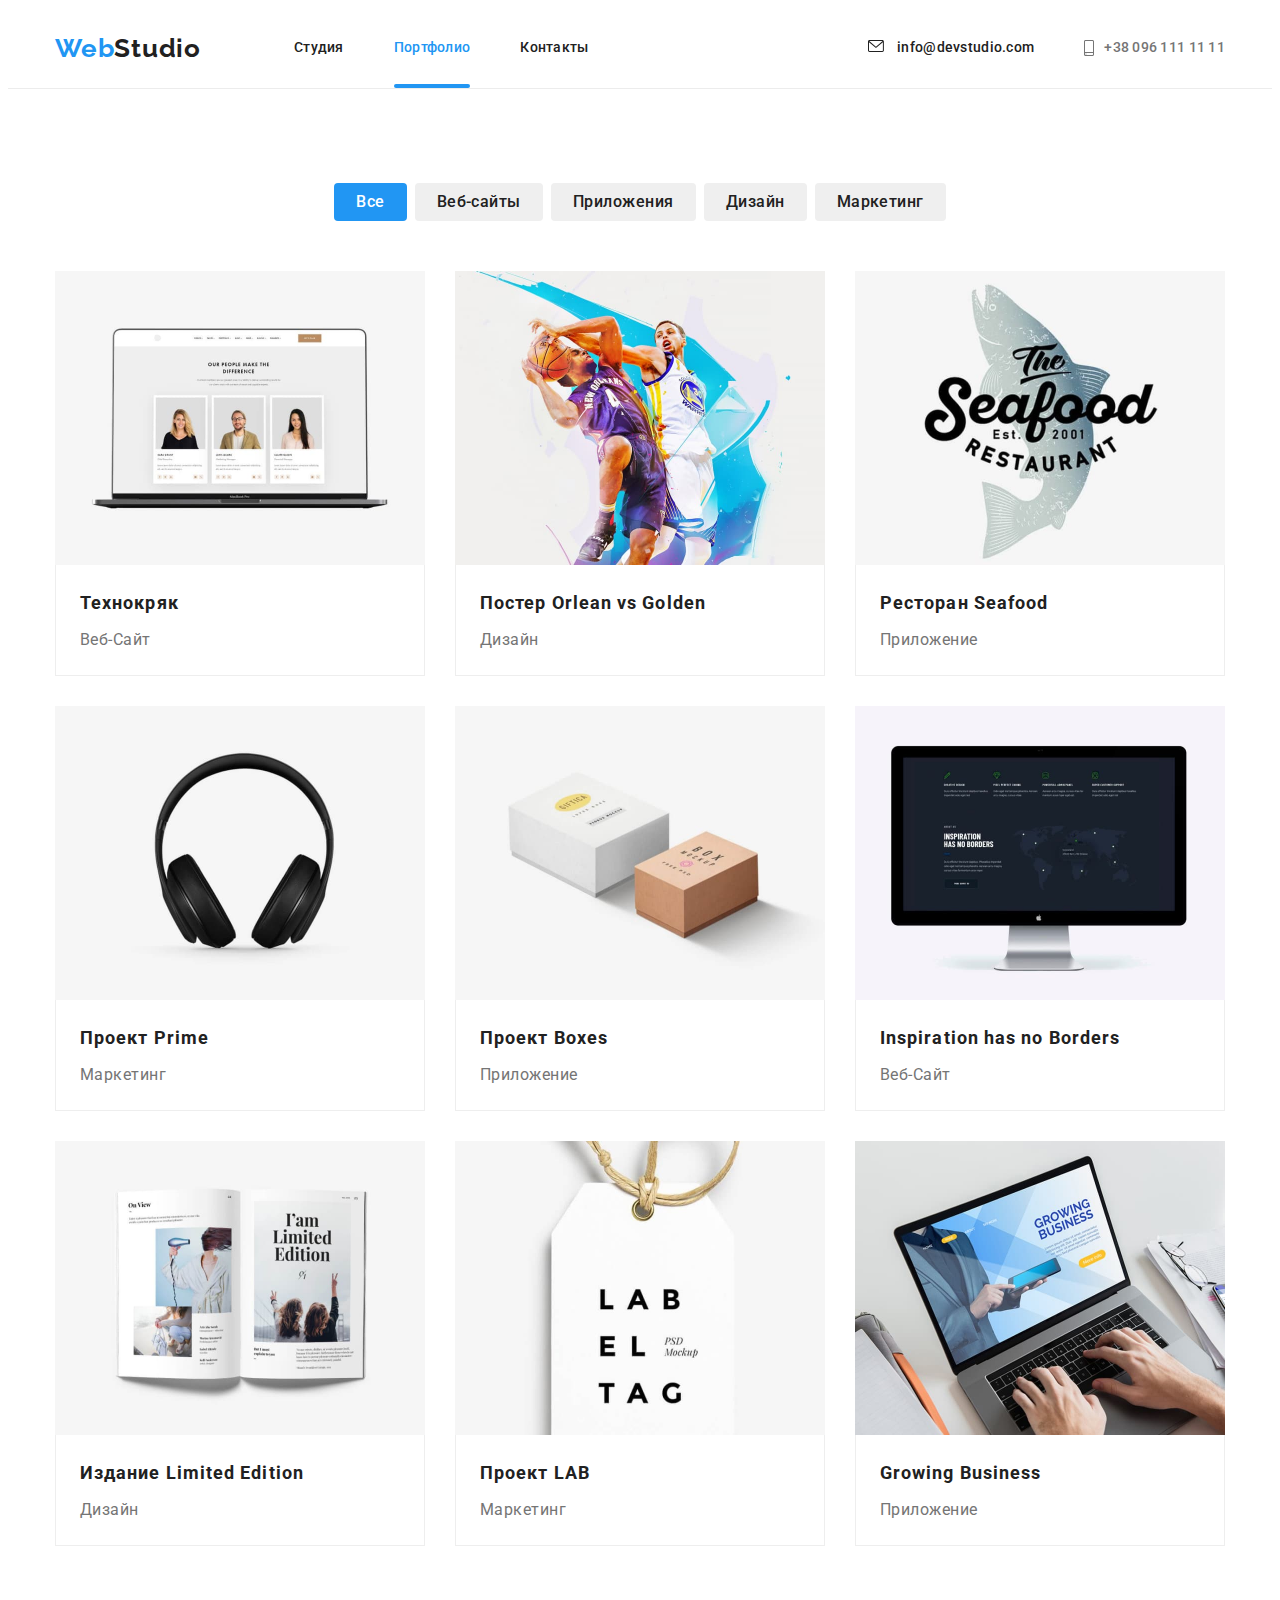
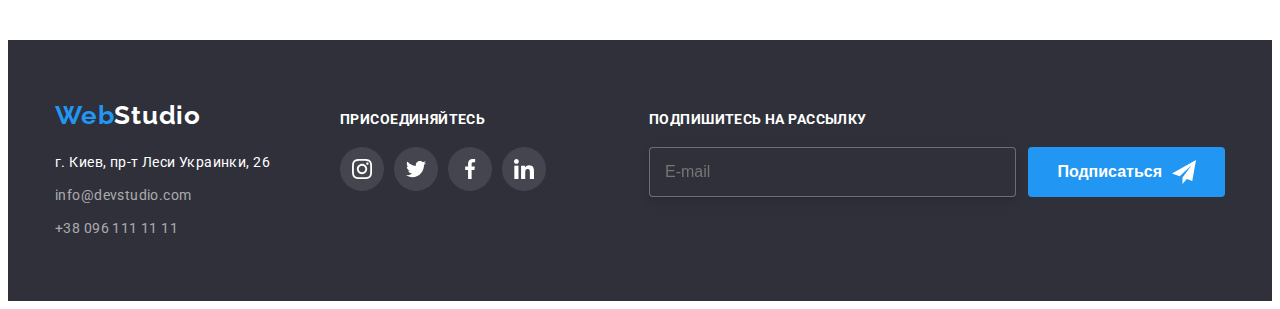
==== portfolio.html @ 1bdc5cc3 "Initial commit" ====
<!DOCTYPE html>
<html lang="ru">
  <head>
    <meta http-equiv="content-type" content="text/html; charset=utf-8" />
    <link rel="preconnect" href="https://fonts.googleapis.com" />
    <link rel="preconnect" href="https://fonts.gstatic.com" crossorigin />
    <link
      href="https://fonts.googleapis.com/css2?family=Raleway:wght@700&family=Roboto:wght@400;500;700;900&display=swap"
      rel="stylesheet"
    />
    <!-- Modern-normalize -->
    <link
      rel="stylesheet"
      href="https://cdnjs.cloudflare.com/ajax/libs/modern-normalize/1.1.0/modern-normalize.min.css"
      integrity="sha512-wpPYUAdjBVSE4KJnH1VR1HeZfpl1ub8YT/NKx4PuQ5NmX2tKuGu6U/JRp5y+Y8XG2tV+wKQpNHVUX03MfMFn9Q=="
      crossorigin="anonymous"
      referrerpolicy="no-referrer"
    />
    <!-- Custom styles -->
    <!-- <link rel="stylesheet" href="./css/styles.css" /> -->
    <link rel="stylesheet" href="./css/main.min.css" />
    <title>Module 07</title>
  </head>
  <body>
<!-- HEADER SECTION -->
<header class="header">
  <div class="container header__container">
    <nav class="site-nav">
      <a href="/" lang="en" class="logo"
        >Web<span class="logo__header">Studio</span></a>
      <ul class="site-nav__list">
        <li class="site-nav__item">
          <a href="./index.html" class="link">Студия</a>
        </li>
        <li class="site-nav__item">
          <a href="./portfolio.html" class="link link_acent">Портфолио</a>
        </li>
        <li class="site-nav__item">
          <a href="/" class="link">Контакты</a></li>
      </ul>
    </nav>
    <ul class="contacts">
      <li class="contacts__item">
        <a href="mailto:info@devstudio.com" class="link hedaer__mail"
          ><svg class="contacts__icon" width="16px" height="12px">
            <use xlink:href="./images/sprite.svg#icon-envelope"></use>
          </svg>
          info@devstudio.com</a
        >
      </li>
      <li class="contacts__item">
        <a href="tel:+380961111111" class="link header__phone"
          ><svg class="contacts__icon" width="10px" height="16px">
            <use xlink:href="./images/sprite.svg#icon-smartphone"></use>
          </svg>
          +38 096 111 11 11</a>
      </li>
    </ul>
  </div>
</header>
<!-- MAIN -->
    <main>
      <!-- PORTFOLIO FILTER -->
      <section class="section">
        <div class="container">
          <h1 class="filter__title">portfolio</h1>
          <ul class="filter__list">
            <li class="filter__item">
              <button type="button" class="filter__button filter__button-acent">Все</button>
            </li>
            <li class="filter__item">
              <button type="button" class="filter__button">Веб-сайты</button>
            </li>
            <li class="filter__item">
              <button type="button" class="filter__button">Приложения</button>
            </li>
            <li class="filter__item">
              <button type="button" class="filter__button">Дизайн</button>
            </li>
            <li class="filter__item">
              <button type="button" class="filter__button">Маркетинг</button>
            </li>
          </ul>
        </div>
        <!-- PORTFOLIO -->
        <div class="container">
          <ul class="portfolio-cards">
            <li class="portfolio-card">
              <a href="/" class="portfolio-card__link">
                <div class="overlay-thumb">
                  <img
                    src="./images/portfolio/image_1.jpg"
                    alt="project-1"
                    width="370"
                  />
                  <p class="overlay-thumb__text">
                    Ресурс предлагает комплексные предложения с разным уровнем
                    функционала и сервисов. Все это позволит посетителю получить
                    исчерпывающие сведения о компании или частном лице.
                  </p>
                </div>
                <div class="card-container">
                  <h2 class="card-container__title">Технокряк</h2>
                  <p class="card-container__text">веб-сайт</p>
                </div>
              </a>
            </li>

            <li class="portfolio-card">
              <a href="/" class="portfolio-card__link">
                <div class="overlay-thumb">
                  <img
                    src="./images/portfolio/image_2.jpg"
                    alt="project-2"
                    width="370"
                  />
                  <p class="overlay-thumb__text">
                    Ресурс предлагает комплексные предложения с разным уровнем
                    функционала и сервисов. Все это позволит посетителю получить
                    исчерпывающие сведения о компании или частном лице.
                  </p>
                </div>
                <div class="card-container">
                  <h2 class="card-container__title">
                    Постер <span lang="en">Orlean vs Golden</span>
                  </h2>
                  <p class="card-container__text">дизайн</p>
                </div>
              </a>
            </li>

            <li class="portfolio-card">
              <a href="/" class="portfolio-card__link">
                <div class="overlay-thumb">
                  <img
                    src="./images/portfolio/image_3.jpg"
                    alt="project-3"
                    width="370"
                  />
                  <p class="overlay-thumb__text">
                    Ресурс предлагает комплексные предложения с разным уровнем
                    функционала и сервисов. Все это позволит посетителю получить
                    исчерпывающие сведения о компании или частном лице.
                  </p>
                </div>
                <div class="card-container">
                  <h2 class="card-container__title">
                    Ресторан <span lang="en">Seafood</span>
                  </h2>
                  <p class="card-container__text">приложение</p>
                </div>
              </a>
            </li>

            <li class="portfolio-card">
              <a href="/" class="portfolio-card__link">
                <div class="overlay-thumb">
                  <img
                    src="./images/portfolio/image_4.jpg"
                    alt="project-4"
                    width="370"
                  />
                  <p class="overlay-thumb__text">
                    Ресурс предлагает комплексные предложения с разным уровнем
                    функционала и сервисов. Все это позволит посетителю получить
                    исчерпывающие сведения о компании или частном лице.
                  </p>
                </div>
                <div class="card-container">
                  <h2 class="card-container__title">
                    Проект <span lang="en">Prime</span>
                  </h2>
                  <p class="card-container__text">маркетинг</p>
                </div>
              </a>
            </li>

            <li class="portfolio-card">
              <a href="/" class="portfolio-card__link">
                <div class="overlay-thumb">
                  <img
                    src="./images/portfolio/image_5.jpg"
                    alt="project-5"
                    width="370"
                  />
                  <p class="overlay-thumb__text">
                    Ресурс предлагает комплексные предложения с разным уровнем
                    функционала и сервисов. Все это позволит посетителю получить
                    исчерпывающие сведения о компании или частном лице.
                  </p>
                </div>
                <div class="card-container">
                  <h2 class="card-container__title">
                    Проект <span lang="en">Boxes</span>
                  </h2>
                  <p class="card-container__text">приложение</p>
                </div>
              </a>
            </li>

            <li class="portfolio-card">
              <a href="/" class="portfolio-card__link">
                <div class="overlay-thumb">
                  <img
                    src="./images/portfolio/image_6.jpg"
                    alt="project-6"
                    width="370"
                  />
                  <p class="overlay-thumb__text">
                    Ресурс предлагает комплексные предложения с разным уровнем
                    функционала и сервисов. Все это позволит посетителю получить
                    исчерпывающие сведения о компании или частном лице.
                  </p>
                </div>
                <div class="card-container">
                  <h2 class="card-container__title" lang="en">
                    Inspiration has no Borders
                  </h2>
                  <p class="card-container__text">веб-сайт</p>
                </div>
              </a>
            </li>

            <li class="portfolio-card">
              <a href="/" class="portfolio-card__link">
                <div class="overlay-thumb">
                  <img
                    src="./images/portfolio/image_7.jpg"
                    alt="project-7"
                    width="370"
                  />
                  <p class="overlay-thumb__text">
                    Ресурс предлагает комплексные предложения с разным уровнем
                    функционала и сервисов. Все это позволит посетителю получить
                    исчерпывающие сведения о компании или частном лице.
                  </p>
                </div>
                <div class="card-container">
                  <h2 class="card-container__title">
                    Издание <span lang="en">Limited Edition</span>
                  </h2>
                  <p class="card-container__text">дизайн</p>
                </div>
              </a>
            </li>

            <li class="portfolio-card">
              <a href="/" class="portfolio-card__link">
                <div class="overlay-thumb">
                  <img
                    src="./images/portfolio/image_8.jpg"
                    alt="project-8"
                    width="370"
                  />
                  <p class="overlay-thumb__text">
                    Ресурс предлагает комплексные предложения с разным уровнем
                    функционала и сервисов. Все это позволит посетителю получить
                    исчерпывающие сведения о компании или частном лице.
                  </p>
                </div>
                <div class="card-container">
                  <h2 class="card-container__title">
                    Проект <span lang="en">LAB</span>
                  </h2>
                  <p class="card-container__text">маркетинг</p>
                </div>
              </a>
            </li>

            <li class="portfolio-card">
              <a href="/" class="portfolio-card__link">
                <div class="overlay-thumb">
                  <img
                    src="./images/portfolio/image_9.jpg"
                    alt="project-9"
                    width="370"
                  />
                  <p class="overlay-thumb__text">
                    Ресурс предлагает комплексные предложения с разным уровнем
                    функционала и сервисов. Все это позволит посетителю получить
                    исчерпывающие сведения о компании или частном лице.
                  </p>
                </div>
                <div class="card-container">
                  <h2 lang="en" class="card-container__title">Growing Business</h2>
                  <p class="card-container__text">приложение</p>
                </div>
              </a>
            </li>
          </ul>
        </div>
      </section>
    </main>

    <!-- FOOTER SECTION -->
    <footer class="footer">
      <div class="container footer__container">
        <div class="footer__contacts">
          <a href="/" lang="en" class="logo logo__footer"
            >Web<span class="logo__footer-acent">Studio</span></a>
          <address class="footer__address">г. Киев, пр-т Леси Украинки, 26</address> 
          <a href="mailto:info@devstudio.com" class="link footer__mail">info@devstudio.com</a>
          <a href="tel:+380961111111" class="link footer__phone">+38 096 111 11 11</a>
        </div>

        <!-- FOOTER SOCIAL -->
        <div class="footer-social">
          <p class="footer-social__title">присоединяйтесь</p>
          <ul class="footer-social__list">
            <li class="footer-social__item">
              <a href="" class="footer-social__link"
                ><svg class="footer-social__icon" width="20px" height="20px">
                  <use href="./images/sprite.svg#icon-instagram"></use>
                </svg>
              </a>
            </li>
            <li class="footer-social__item">
              <a href="" class="footer-social__link"
                ><svg class="footer-social__icon" width="20px" height="20px">
                  <use href="./images/sprite.svg#icon-twitter"></use>
                </svg>
              </a>
            </li>
            <li class="footer-social__item">
              <a href="" class="footer-social__link"
                ><svg class="footer-social__icon" width="20px" height="20px">
                  <use href="./images/sprite.svg#icon-facebook"></use>
                </svg>
              </a>
            </li>
            <li class="footer-social__item">
              <a href="" class="footer-social__link"
                ><svg class="footer-social__icon" width="20px" height="20px">
                  <use href="./images/sprite.svg#icon-linkedin"></use>
                </svg>
              </a>
            </li>
          </ul>
        </div>

        <!-- FOOTER FORM -->
        <form class="footer-form">
          <label class="footer-form__label">
            <span class="footer-form__title">подпишитесь на рассылку</span>
            <input
              class="footer-form__input"
              type="email"
              name="email"
              placeholder="E-mail"
            />
          </label>
          <button type="submit" class="footer-form__button">
            Подписаться
            <svg class="footer-form__icon" width="24px" height="24px">
              <use href="./images/icons.svg#icon-send"></use>
            </svg>
          </button>
        </form>
      </div>
    </footer>
  </body>
</html>
---- css/styles.css ----
/*FIRST PAGE*/
/*HEADER*/



    
/*HERO SECTION*/





/*HERO MODAL WINDOW*/






/*MODAL FORM*/





/*FEATURES SECTION*/





/*OFFERS SECTION*/










/*TEAM SECTION*/


/*TEAM SOCIAL*/


/*CLIENTS SECTION*/


/*FOOTER SECTION*/



/*FOOTER SOCIAL*/


/*FOOTER FORM*/    





/*PORTFOLIO PAGE*/
/*PORTFOLIO FILTER*/




/*PORTFOLIO*/
---- css/main.min.css ----
:root{--primary-text-color: #757575;--primary-title-color: #212121;--icon-color: #AFB1B8;--primary-button-color: #2196F3;--accent-color: #188CE8;--primary-transition-durat: 250ms;--primary-transition-timing-function: cubic-bezier(0.4, 0, 0.2, 1)}.visually-hidden{position:absolute;white-space:nowrap;width:1px;height:1px;overflow:hidden;border:0;padding:0;clip:rect(0 0 0 0);-webkit-clip-path:inset(50%);clip-path:inset(50%);margin:-1px}body{font-family:'Roboto', 'sans-serif';color:var(--primary-text-color)}*,::after,::before{-webkit-box-sizing:border-box;box-sizing:border-box}h1,h2,h3,p{margin:0;padding:0}ul{list-style:none;margin:0;padding:0}img{display:block;max-width:100%;height:auto}.container{width:1200px;padding-left:15px;padding-right:15px;margin:0 auto}.section{padding-top:94px;padding-bottom:94px}.section-title{font-size:36px;line-height:1.17;text-align:center;letter-spacing:0.03em;color:var(--primary-title-color);margin-bottom:50px}.section-title::first-letter{text-transform:capitalize}.logo{text-decoration:none;font-family:'Raleway';font-style:normal;font-weight:700;font-size:26px;line-height:1.19;letter-spacing:0.03em;color:var(--primary-button-color);padding-top:24px;padding-bottom:24px;-webkit-transition-property:color, -webkit-text-decoration-color;transition-property:color, -webkit-text-decoration-color;transition-property:text-decoration-color, color;transition-property:text-decoration-color, color, -webkit-text-decoration-color;-webkit-transition-duration:var(--primary-transition-durat);transition-duration:var(--primary-transition-durat);-webkit-transition-timing-function:var(--primary-transition-timing-function);transition-timing-function:var(--primary-transition-timing-function)}.logo__header{color:var(--primary-title-color)}.logo__text:hover,.logo__text:focus{-webkit-text-decoration-color:var(--accent-color);text-decoration-color:var(--accent-color);color:var(--accent-color)}.logo__footer{display:block;padding:0;margin-bottom:20px}.logo__footer-acent{color:#FFFFFF}.site-nav{display:-webkit-box;display:-ms-flexbox;display:flex;-webkit-box-align:center;-ms-flex-align:center;align-items:center;-webkit-box-pack:center;-ms-flex-pack:center;justify-content:center}.site-nav__list{display:-webkit-box;display:-ms-flexbox;display:flex;margin-left:93px}.site-nav__item{position:relative}.link{text-decoration:none;font-family:'Roboto';font-style:normal;font-weight:500;font-size:14px;line-height:1.14;letter-spacing:0.02em;color:var(--primary-title-color);display:block;-webkit-transition-property:color;transition-property:color;-webkit-transition-duration:var(--primary-transition-durat);transition-duration:var(--primary-transition-durat);-webkit-transition-timing-function:var(--primary-transition-timing-function);transition-timing-function:var(--primary-transition-timing-function);padding-top:32px;padding-bottom:32px}.link:hover,.link:focus{-webkit-text-decoration-color:var(--accent-color);text-decoration-color:var(--accent-color);color:var(--accent-color)}.link_acent{color:var(--primary-button-color)}.link_acent::after{position:absolute;bottom:0;display:block;content:"";width:100%;height:4px;border-radius:2px;background:var(--primary-button-color)}.header__mail,.header__phone{display:-webkit-inline-box;display:-ms-inline-flexbox;display:inline-flex;-webkit-box-align:center;-ms-flex-align:center;align-items:center;color:var(--primary-text-color);text-transform:lowercase}.contacts{display:-webkit-box;display:-ms-flexbox;display:flex;margin-left:auto}.site-nav__item:nth-last-child(-n+2),.contacts .contacts__item+.contacts__item{margin-left:50px}.contacts__icon{fill:currentColor;margin-right:10px}.hero__button{font-family:'Roboto';font-style:normal;font-weight:700;font-size:16px;line-height:1.88;letter-spacing:0.06em;border:none;border-radius:4px;background-color:var(--primary-button-color);color:#FFFFFF;cursor:pointer;padding:10px 32px;-webkit-transition-property:background-color, color;transition-property:background-color, color;-webkit-transition-duration:var(--primary-transition-durat);transition-duration:var(--primary-transition-durat);-webkit-transition-timing-function:var(--primary-transition-timing-function);transition-timing-function:var(--primary-transition-timing-function)}.hero__button:hover,.hero__button:focus{color:var(--accent-color);background-color:#FFFFFF}.modal__button-close{position:absolute;top:8px;right:8px;display:-webkit-box;display:-ms-flexbox;display:flex;-webkit-box-pack:center;-ms-flex-pack:center;justify-content:center;-webkit-box-align:center;-ms-flex-align:center;align-items:center;width:30px;height:30px;color:#000;border:1px solid rgba(0,0,0,0.1);background-color:#FFFFFF;border-radius:50%;cursor:pointer;-webkit-transition-property:background-color;transition-property:background-color;-webkit-transition-duration:var(--primary-transition-durat);transition-duration:var(--primary-transition-durat);-webkit-transition-timing-function:var(--primary-transition-timing-function);transition-timing-function:var(--primary-transition-timing-function);fill:currentColor}.modal__button-close:hover,.modal__button-close:focus{color:#FFFFFF;background-color:var(--primary-button-color)}.modal-button__submit{display:-webkit-box;display:-ms-flexbox;display:flex;font-weight:700;font-size:16px;line-height:1.88;letter-spacing:0.06em;cursor:pointer;color:#FFFFFF;padding:10px 55px;background:var(--primary-button-color);-webkit-box-shadow:0px 4px 4px rgba(0,0,0,0.15);box-shadow:0px 4px 4px rgba(0,0,0,0.15);border-radius:4px;border:none;margin:0 auto;-webkit-transition-property:background-color;transition-property:background-color;-webkit-transition-duration:var(--primary-transition-durat);transition-duration:var(--primary-transition-durat);-webkit-transition-timing-function:var(--primary-transition-timing-function);transition-timing-function:var(--primary-transition-timing-function)}.modal-button__submit:hover,.modal-button__submit:focus{background:var(--accent-color)}.footer-form__button{cursor:pointer;font-weight:700;font-size:16px;line-height:1.88;display:-webkit-box;display:-ms-flexbox;display:flex;-webkit-box-align:center;-ms-flex-align:center;align-items:center;text-align:center;color:#FFFFFF;padding:10px 29px;background:var(--primary-button-color);border-radius:4px;border:none;-webkit-transition-property:background-color;transition-property:background-color;-webkit-transition-duration:var(--primary-transition-durat);transition-duration:var(--primary-transition-durat);-webkit-transition-timing-function:var(--primary-transition-timing-function);transition-timing-function:var(--primary-transition-timing-function)}.footer-form__button:hover,.footer-form__button:focus{background-color:var(--accent-color)}.filter__button{font-family:'Roboto';font-style:normal;font-weight:500;font-size:16px;line-height:1.6;letter-spacing:0.03em;cursor:pointer;border:none;border-radius:4px;padding:6px 22px;color:var(--primary-title-color);-webkit-transition-property:background-color, color, -webkit-box-shadow;transition-property:background-color, color, -webkit-box-shadow;transition-property:background-color, color, box-shadow;transition-property:background-color, color, box-shadow, -webkit-box-shadow;-webkit-transition-duration:var(--primary-transition-durat);transition-duration:var(--primary-transition-durat);-webkit-transition-timing-function:var(--primary-transition-timing-function);transition-timing-function:var(--primary-transition-timing-function)}.filter__button:hover,.filter__button:focus{background-color:var(--accent-color);color:#FFFFFF;-webkit-box-shadow:0px 3px 1px rgba(0,0,0,0.1),0px 1px 2px rgba(0,0,0,0.08),0px 2px 2px rgba(0,0,0,0.12);box-shadow:0px 3px 1px rgba(0,0,0,0.1),0px 1px 2px rgba(0,0,0,0.08),0px 2px 2px rgba(0,0,0,0.12)}.filter__button-acent{background-color:var(--primary-button-color);color:#FFFFFF}.social-networks{display:-webkit-box;display:-ms-flexbox;display:flex;-webkit-box-align:center;-ms-flex-align:center;align-items:center;-webkit-box-pack:center;-ms-flex-pack:center;justify-content:center}.social-networks__link{display:-webkit-box;display:-ms-flexbox;display:flex;-webkit-box-align:center;-ms-flex-align:center;align-items:center;-webkit-box-pack:center;-ms-flex-pack:center;justify-content:center;width:44px;height:44px;color:var(--icon-color);border-radius:50%;-webkit-transition-property:background-color, color;transition-property:background-color, color;-webkit-transition-duration:var(--primary-transition-durat);transition-duration:var(--primary-transition-durat);-webkit-transition-timing-function:var(--primary-transition-timing-function);transition-timing-function:var(--primary-transition-timing-function)}.social-networks__link:hover,.social-networks__link:focus{background-color:var(--primary-button-color);color:#FFFFFF}.social-networks__icon{fill:currentColor}.footer-social{margin-right:93px}.footer-social__title,.footer-form__title{display:block;font-size:14px;line-height:16px;font-weight:700;letter-spacing:0.03em;text-transform:uppercase;color:#FFFFFF;margin-bottom:20px}.footer-social__list{display:-webkit-box;display:-ms-flexbox;display:flex}.footer-social__item{margin-right:10px}.footer-social__link{display:-webkit-box;display:-ms-flexbox;display:flex;-webkit-box-align:center;-ms-flex-align:center;align-items:center;-webkit-box-pack:center;-ms-flex-pack:center;justify-content:center;width:44px;height:44px;border-radius:50%;color:#FFFFFF;background:rgba(255,255,255,0.1);-webkit-transition-property:background-color;transition-property:background-color;-webkit-transition-duration:var(--primary-transition-durat);transition-duration:var(--primary-transition-durat);-webkit-transition-timing-function:var(--primary-transition-timing-function);transition-timing-function:var(--primary-transition-timing-function)}.footer-social__link:hover,.footer-social__link:focus{background-color:var(--primary-button-color)}.footer-social__icon{fill:currentColor}.backdrop{position:fixed;top:0;left:0;z-index:3;width:100%;height:100%;background:rgba(0,0,0,0.2);-webkit-transition:opacity var(--primary-transition-durat) var(--primary-transition-timing-function);transition:opacity var(--primary-transition-durat) var(--primary-transition-timing-function)}.is-hidden{opacity:0;pointer-events:none}.modal{position:absolute;padding:40px;top:50%;left:50%;width:528px;height:581px;background-color:#FFFFFF;-webkit-box-shadow:0px 1px 3px rgba(0,0,0,0.12),0px 1px 1px rgba(0,0,0,0.14),0px 2px 1px rgba(0,0,0,0.2);box-shadow:0px 1px 3px rgba(0,0,0,0.12),0px 1px 1px rgba(0,0,0,0.14),0px 2px 1px rgba(0,0,0,0.2);border-radius:4px;opacity:1;-webkit-transform:translate(-50%, -50%) scale(1);transform:translate(-50%, -50%) scale(1);-webkit-transition:opacity var(--primary-transition-durat) var(--primary-transition-timing-function),-webkit-transform var(--primary-transition-durat) var(--primary-transition-timing-function);transition:opacity var(--primary-transition-durat) var(--primary-transition-timing-function),-webkit-transform var(--primary-transition-durat) var(--primary-transition-timing-function);transition:transform var(--primary-transition-durat) var(--primary-transition-timing-function),opacity var(--primary-transition-durat) var(--primary-transition-timing-function);transition:transform var(--primary-transition-durat) var(--primary-transition-timing-function),opacity var(--primary-transition-durat) var(--primary-transition-timing-function),-webkit-transform var(--primary-transition-durat) var(--primary-transition-timing-function)}.modal-form{width:100%;display:block}.modal-form__title{font-weight:700;font-size:20px;line-height:1.15;letter-spacing:0.03em;color:var(--primary-title-color);text-align:center;margin-bottom:12px}.modal-form__label{position:relative;display:-webkit-box;display:-ms-flexbox;display:flex;-webkit-box-orient:vertical;-webkit-box-direction:normal;-ms-flex-direction:column;flex-direction:column;width:100%;font-weight:400;font-size:12px;line-height:1.17;letter-spacing:0.01em;color:var(--primary-text-color);margin-bottom:10px}.modal-form__label:nth-child(5){margin-bottom:20px}.modal-form__label:focus-within .modal-form__input{outline:0;border-color:var(--primary-button-color)}.modal-form__label:focus-within .modal-form__icon{color:var(--primary-button-color)}.modal-form__label:hover .modal-form__icon,.modal-form__label:focus .modal-form__icon{color:var(--primary-button-color)}.modal-form__input{width:100%;font-weight:400;font-size:14px;line-height:1.14;letter-spacing:0.01em;color:var(--primary-title-color);padding:12px 16px;padding-left:42px;margin-top:4px;cursor:pointer;border:1px solid rgba(33,33,33,0.2);border-radius:4px;-webkit-transition:border-color var(--primary-transition-durat) var(--primary-transition-timing-function);transition:border-color var(--primary-transition-durat) var(--primary-transition-timing-function)}.modal-form__input:hover,.modal-form__input:focus{border-color:var(--primary-button-color)}.modal-form__icon{fill:currentColor;position:absolute;left:12px;bottom:13px;color:var(--primary-title-color);-webkit-transition:border-color var(--primary-transition-durat) var(--primary-transition-timing-function);transition:border-color var(--primary-transition-durat) var(--primary-transition-timing-function)}.comments{padding-left:12px}.comments::-webkit-input-placeholder{color:rgba(117,117,117,0.5)}.comments:-ms-input-placeholder{color:rgba(117,117,117,0.5)}.comments::-ms-input-placeholder{color:rgba(117,117,117,0.5)}.comments::placeholder{color:rgba(117,117,117,0.5)}.checkbox-policy{display:-webkit-box;display:-ms-flexbox;display:flex;-webkit-box-align:center;-ms-flex-align:center;align-items:center;-webkit-box-pack:center;-ms-flex-pack:center;justify-content:center;cursor:pointer;font-size:14px;line-height:1.71;letter-spacing:0.3em;margin-bottom:30px}.checkbox-policy:checked+.checkbox-policy__icon{background-color:var(--primary-button-color);border-color:var(--primary-button-color);background-origin:border-box}.checkbox-policy:focus+.checkbox-policy__icon{border-color:var(--accent-color)}.checkbox-policy:hover+.checkbox-policy__icon{border-color:var(--accent-color)}.checkbox-policy__icon{width:16px;height:15px;margin-right:7px;fill:currentColor;color:#FFFFFF;border:2px solid var(--primary-title-color);border-radius:2px;-webkit-transition:var(--primary-transition-durat);transition:var(--primary-transition-durat);-webkit-transition-timing-function:var(--primary-transition-timing-function);transition-timing-function:var(--primary-transition-timing-function)}.checkbox-policy__title{font-weight:400;font-size:14px;line-height:1.71;letter-spacing:0.03em;color:var(--primary-text-color)}.checkbox-policy__link{color:var(--primary-button-color)}.footer-form{display:-webkit-box;display:-ms-flexbox;display:flex;-webkit-box-align:end;-ms-flex-align:end;align-items:flex-end;-webkit-box-flex:1;-ms-flex-positive:1;flex-grow:1}.footer-form__label{-webkit-box-flex:2;-ms-flex-positive:2;flex-grow:2;-webkit-box-align:center;-ms-flex-align:center;align-items:center;-webkit-box-pack:center;-ms-flex-pack:center;justify-content:center;width:358px;margin-right:12px}.footer-form__input{cursor:pointer;font-weight:400;font-size:16px;line-height:1.25;width:100%;color:rgba(255,255,255,0.6);border:1px solid rgba(255,255,255,0.3);-webkit-filter:drop-shadow(0px 4px 4px rgba(0,0,0,0.15));filter:drop-shadow(0px 4px 4px rgba(0,0,0,0.15));border-radius:4px;background-color:#2F303A;padding:14px 14px 14px 15px}.footer-form__icon{fill:currentColor;margin-left:10px}.filter__title{display:none}.filter__list{list-style:none;display:-webkit-box;display:-ms-flexbox;display:flex;-webkit-box-align:center;-ms-flex-align:center;align-items:center;-webkit-box-pack:center;-ms-flex-pack:center;justify-content:center;margin-bottom:50px}.filter__item{text-align:left;margin-right:8px}.filter__item:last-child{margin-right:0}.header{background-color:#FFFFFF;border-bottom:1px solid #ECECEC}.header__container{display:-webkit-box;display:-ms-flexbox;display:flex;-webkit-box-align:center;-ms-flex-align:center;align-items:center}.hero{text-align:center;padding-top:200px;padding-bottom:200px}.hero__overlay{max-width:1600px;height:600px;margin-left:auto;margin-right:auto;background-image:-webkit-gradient(linear, left top, right top, from(rgba(47,48,58,0.4)), to(rgba(47,48,58,0.4))),url(../images/hero/hero.jpg);background-image:linear-gradient(to right, rgba(47,48,58,0.4), rgba(47,48,58,0.4)),url(../images/hero/hero.jpg);background-repeat:no-repeat;background-size:cover;background-position:center;background-color:#2F303A}.hero__title{font-weight:900;font-size:44px;line-height:1.36;letter-spacing:0.06em;text-transform:uppercase;color:#FFFFFF;margin-bottom:30px}.offers{padding-top:0}.offers__list{display:-webkit-box;display:-ms-flexbox;display:flex;-webkit-box-pack:justify;-ms-flex-pack:justify;justify-content:space-between;padding-left:0}.offers__item{padding-left:0;display:-webkit-box;display:-ms-flexbox;display:flex;margin-right:30px;position:relative}.offers__item:nth-child(3n){margin-right:0px}.offers__image{display:block;max-width:100%}.offers__text{position:absolute;display:-webkit-box;display:-ms-flexbox;display:flex;-webkit-box-align:center;-ms-flex-align:center;align-items:center;-webkit-box-pack:center;-ms-flex-pack:center;justify-content:center;bottom:0;left:0;width:100%;height:70px;font-weight:700;font-size:14px;line-height:1.14;text-transform:uppercase;color:#FFFFFF;background-image:-webkit-gradient(linear, left top, right top, from(rgba(47,48,58,0.8)), to(rgba(47,48,58,0.8)));background-image:linear-gradient(to right, rgba(47,48,58,0.8), rgba(47,48,58,0.8))}.team{background-color:#F5F4FA}.team-cards{list-style:none;display:-webkit-box;display:-ms-flexbox;display:flex;-ms-flex-wrap:wrap;flex-wrap:wrap}.team-cards__item{border-radius:0px 0px 4px 4px;background-color:#FFFFFF;width:270px;margin-right:30px}.team-cards__item:nth-child(4n){margin-right:0}.team-member{padding:30px;-webkit-box-shadow:0px 1px 3px rgba(0,0,0,0.12),0px 1px 1px rgba(0,0,0,0.14),0px 2px 1px rgba(0,0,0,0.2);box-shadow:0px 1px 3px rgba(0,0,0,0.12),0px 1px 1px rgba(0,0,0,0.14),0px 2px 1px rgba(0,0,0,0.2);border-radius:0px 0px 4px 4px}.team-member__name{font-size:16px;text-transform:capitalize;font-weight:500;line-height:1.19;text-align:center;letter-spacing:0.03em;color:var(--primary-title-color);margin-bottom:10px}.team-member__position{line-height:1.19;text-align:center;letter-spacing:0.03em;margin-bottom:16px}.client-list{display:-webkit-box;display:-ms-flexbox;display:flex;-webkit-box-align:center;-ms-flex-align:center;align-items:center;-webkit-box-pack:center;-ms-flex-pack:center;justify-content:center}.client-card{display:-webkit-box;display:-ms-flexbox;display:flex;-webkit-box-align:center;-ms-flex-align:center;align-items:center;-webkit-box-pack:center;-ms-flex-pack:center;justify-content:center;margin-right:30px}.client-card:nth-last-child(1){margin-right:0}.client-card__link{display:-webkit-box;display:-ms-flexbox;display:flex;width:170px;height:92px;-webkit-box-align:center;-ms-flex-align:center;align-items:center;-webkit-box-pack:center;-ms-flex-pack:center;justify-content:center;border:1px solid #AFB1B8;border-radius:4px;color:var(--icon-color);-webkit-transition-property:border, color;transition-property:border, color;-webkit-transition-duration:var(--primary-transition-durat);transition-duration:var(--primary-transition-durat);-webkit-transition-timing-function:var(--primary-transition-timing-function);transition-timing-function:var(--primary-transition-timing-function)}.client-card__link:hover,.client-card__link:focus{color:var(--primary-button-color);border:1px solid var(--primary-button-color)}.client-card__icon{fill:currentColor}.features__list{list-style:none;display:-webkit-box;display:-ms-flexbox;display:flex;-ms-flex-wrap:wrap;flex-wrap:wrap}.features__item{display:block;width:270px;-ms-flex-wrap:wrap;flex-wrap:wrap;margin-right:30px}.features__item:last-child{margin-right:0}.features-image{display:-webkit-box;display:-ms-flexbox;display:flex;width:270px;height:120px;-webkit-box-align:center;-ms-flex-align:center;align-items:center;-webkit-box-pack:center;-ms-flex-pack:center;justify-content:center;margin-bottom:30px;background-color:#F5F4FA;border-radius:4px}.features-image__icon{width:70px;height:70px;margin:0}.features__title{font-size:14px;line-height:1.14;letter-spacing:0.03em;text-transform:uppercase;color:var(--primary-title-color);margin-bottom:10px}.features__text{font-size:14px;line-height:24px;letter-spacing:0.03em;color:var(--primary-text-color)}.features__text::first-letter{text-transform:capitalize}.footer{background-color:#2F303A;padding-top:60px;padding-bottom:60px}.footer__container{display:-webkit-box;display:-ms-flexbox;display:flex;-webkit-box-align:baseline;-ms-flex-align:baseline;align-items:baseline}.footer__contacts{margin-right:70px}.footer__address{font-family:'Roboto';font-style:normal;font-weight:400;font-size:14px;line-height:1.71;letter-spacing:0.03em;color:#FFFFFF}.footer__mail,.footer__phone{display:block;font-weight:400;line-height:1.71;letter-spacing:0.03em;color:rgba(255,255,255,0.6);padding:0;margin-top:9px}.footer__mail:focus,.footer__mail:hover,.footer__phone:focus,.footer__phone:hover{color:var(--primary-button-color)}.portfolio-cards{list-style:none;display:-webkit-box;display:-ms-flexbox;display:flex;-ms-flex-wrap:wrap;flex-wrap:wrap}.portfolio-card{background:#FFFFFF;width:370px;margin-right:30px;margin-bottom:30px}.portfolio-card:nth-child(3n){margin-right:0px}.portfolio-card:nth-last-child(-n+3){margin-bottom:0}.portfolio-card__link{text-decoration:none;-webkit-transition-property:color, -webkit-box-shadow;transition-property:color, -webkit-box-shadow;transition-property:color, box-shadow;transition-property:color, box-shadow, -webkit-box-shadow;-webkit-transition-duration:var(--primary-transition-durat);transition-duration:var(--primary-transition-durat);-webkit-transition-timing-function:var(--primary-transition-timing-function);transition-timing-function:var(--primary-transition-timing-function)}.portfolio-card__link:hover,.portfolio-card__link:focus{-webkit-box-shadow:0px 1px 1px rgba(0,0,0,0.12),0px 4px 4px rgba(0,0,0,0.06),1px 4px 6px rgba(0,0,0,0.16);box-shadow:0px 1px 1px rgba(0,0,0,0.12),0px 4px 4px rgba(0,0,0,0.06),1px 4px 6px rgba(0,0,0,0.16)}.portfolio-card__link:hover .overlay-thumb__text,.portfolio-card__link:focus .overlay-thumb__text{-webkit-transform:translateY(0%);transform:translateY(0%)}.card-container{padding:20px 24px;border-right:1px solid #EEEEEE;border-bottom:1px solid #EEEEEE;border-left:1px solid #EEEEEE}.overlay-thumb{position:relative;overflow:hidden}.overlay-thumb__text{position:absolute;top:0;left:0;width:100%;height:100%;padding:63px 24px;font-size:18px;text-transform:none;font-weight:400;line-height:1.56;background-color:rgba(33,150,243,0.9);color:#FFFFFF;-webkit-transition:-webkit-transform 1000ms cubic-bezier(0.4, 0, 0.2, 1);transition:-webkit-transform 1000ms cubic-bezier(0.4, 0, 0.2, 1);transition:transform 1000ms cubic-bezier(0.4, 0, 0.2, 1);transition:transform 1000ms cubic-bezier(0.4, 0, 0.2, 1), -webkit-transform 1000ms cubic-bezier(0.4, 0, 0.2, 1);-webkit-transform:translateY(101%);transform:translateY(101%)}.card-container__title{font-weight:700;font-size:18px;line-height:2;letter-spacing:0.06em;color:var(--primary-title-color);margin-bottom:4px}.card-container__text{text-transform:capitalize;line-height:1.88;letter-spacing:0.03em;color:var(--primary-text-color)}
/*# sourceMappingURL=main.min.css.map */
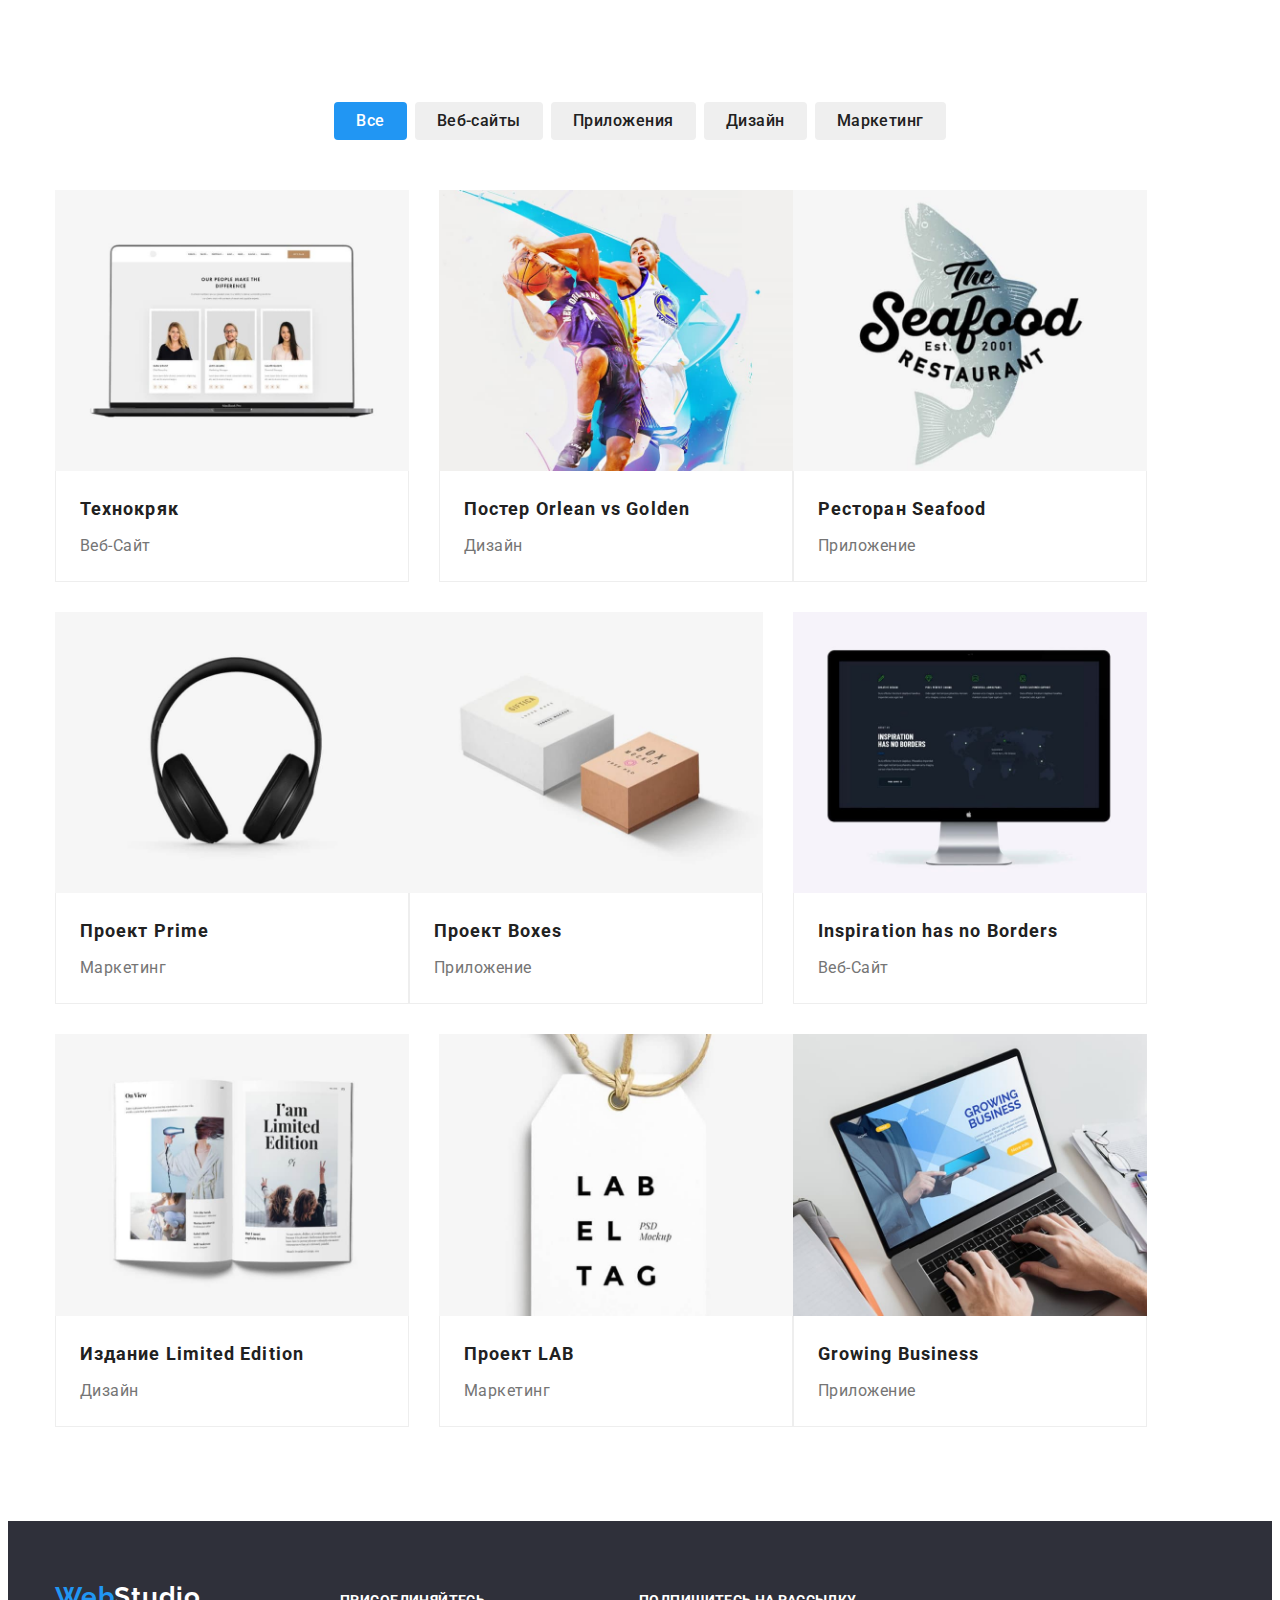
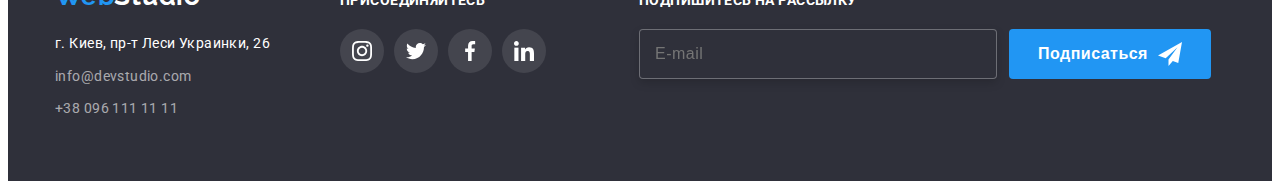
==== commit f35eaa72: "21381006" ====
--- a/portfolio.html
+++ b/portfolio.html
@@ -2,6 +2,7 @@
 <html lang="ru">
   <head>
     <meta http-equiv="content-type" content="text/html; charset=utf-8" />
+    <meta name="viewport" content="width=device-width, initial-scale=1.0" />
     <link rel="preconnect" href="https://fonts.googleapis.com" />
     <link rel="preconnect" href="https://fonts.gstatic.com" crossorigin />
     <link
@@ -19,11 +20,11 @@
     <!-- Custom styles -->
     <!-- <link rel="stylesheet" href="./css/styles.css" /> -->
     <link rel="stylesheet" href="./css/main.min.css" />
-    <title>Module 07</title>
+    <title>Module 08</title>
   </head>
   <body>
 <!-- HEADER SECTION -->
-<header class="header">
+<!-- <header class="header">
   <div class="container header__container">
     <nav class="site-nav">
       <a href="/" lang="en" class="logo"
@@ -57,13 +58,13 @@
       </li>
     </ul>
   </div>
-</header>
+</header> -->
 <!-- MAIN -->
     <main>
       <!-- PORTFOLIO FILTER -->
       <section class="section">
         <div class="container">
-          <h1 class="filter__title">portfolio</h1>
+          <h1 class="visually-hidden">portfolio</h1>
           <ul class="filter__list">
             <li class="filter__item">
               <button type="button" class="filter__button filter__button-acent">Все</button>
@@ -91,7 +92,7 @@
                   <img
                     src="./images/portfolio/image_1.jpg"
                     alt="project-1"
-                    width="370"
+                    width="100%"
                   />
                   <p class="overlay-thumb__text">
                     Ресурс предлагает комплексные предложения с разным уровнем
--- a/css/main.min.css
+++ b/css/main.min.css
@@ -1,2 +1,2 @@
-:root{--primary-text-color: #757575;--primary-title-color: #212121;--icon-color: #AFB1B8;--primary-button-color: #2196F3;--accent-color: #188CE8;--primary-transition-durat: 250ms;--primary-transition-timing-function: cubic-bezier(0.4, 0, 0.2, 1)}.visually-hidden{position:absolute;white-space:nowrap;width:1px;height:1px;overflow:hidden;border:0;padding:0;clip:rect(0 0 0 0);-webkit-clip-path:inset(50%);clip-path:inset(50%);margin:-1px}body{font-family:'Roboto', 'sans-serif';color:var(--primary-text-color)}*,::after,::before{-webkit-box-sizing:border-box;box-sizing:border-box}h1,h2,h3,p{margin:0;padding:0}ul{list-style:none;margin:0;padding:0}img{display:block;max-width:100%;height:auto}.container{width:1200px;padding-left:15px;padding-right:15px;margin:0 auto}.section{padding-top:94px;padding-bottom:94px}.section-title{font-size:36px;line-height:1.17;text-align:center;letter-spacing:0.03em;color:var(--primary-title-color);margin-bottom:50px}.section-title::first-letter{text-transform:capitalize}.logo{text-decoration:none;font-family:'Raleway';font-style:normal;font-weight:700;font-size:26px;line-height:1.19;letter-spacing:0.03em;color:var(--primary-button-color);padding-top:24px;padding-bottom:24px;-webkit-transition-property:color, -webkit-text-decoration-color;transition-property:color, -webkit-text-decoration-color;transition-property:text-decoration-color, color;transition-property:text-decoration-color, color, -webkit-text-decoration-color;-webkit-transition-duration:var(--primary-transition-durat);transition-duration:var(--primary-transition-durat);-webkit-transition-timing-function:var(--primary-transition-timing-function);transition-timing-function:var(--primary-transition-timing-function)}.logo__header{color:var(--primary-title-color)}.logo__text:hover,.logo__text:focus{-webkit-text-decoration-color:var(--accent-color);text-decoration-color:var(--accent-color);color:var(--accent-color)}.logo__footer{display:block;padding:0;margin-bottom:20px}.logo__footer-acent{color:#FFFFFF}.site-nav{display:-webkit-box;display:-ms-flexbox;display:flex;-webkit-box-align:center;-ms-flex-align:center;align-items:center;-webkit-box-pack:center;-ms-flex-pack:center;justify-content:center}.site-nav__list{display:-webkit-box;display:-ms-flexbox;display:flex;margin-left:93px}.site-nav__item{position:relative}.link{text-decoration:none;font-family:'Roboto';font-style:normal;font-weight:500;font-size:14px;line-height:1.14;letter-spacing:0.02em;color:var(--primary-title-color);display:block;-webkit-transition-property:color;transition-property:color;-webkit-transition-duration:var(--primary-transition-durat);transition-duration:var(--primary-transition-durat);-webkit-transition-timing-function:var(--primary-transition-timing-function);transition-timing-function:var(--primary-transition-timing-function);padding-top:32px;padding-bottom:32px}.link:hover,.link:focus{-webkit-text-decoration-color:var(--accent-color);text-decoration-color:var(--accent-color);color:var(--accent-color)}.link_acent{color:var(--primary-button-color)}.link_acent::after{position:absolute;bottom:0;display:block;content:"";width:100%;height:4px;border-radius:2px;background:var(--primary-button-color)}.header__mail,.header__phone{display:-webkit-inline-box;display:-ms-inline-flexbox;display:inline-flex;-webkit-box-align:center;-ms-flex-align:center;align-items:center;color:var(--primary-text-color);text-transform:lowercase}.contacts{display:-webkit-box;display:-ms-flexbox;display:flex;margin-left:auto}.site-nav__item:nth-last-child(-n+2),.contacts .contacts__item+.contacts__item{margin-left:50px}.contacts__icon{fill:currentColor;margin-right:10px}.hero__button{font-family:'Roboto';font-style:normal;font-weight:700;font-size:16px;line-height:1.88;letter-spacing:0.06em;border:none;border-radius:4px;background-color:var(--primary-button-color);color:#FFFFFF;cursor:pointer;padding:10px 32px;-webkit-transition-property:background-color, color;transition-property:background-color, color;-webkit-transition-duration:var(--primary-transition-durat);transition-duration:var(--primary-transition-durat);-webkit-transition-timing-function:var(--primary-transition-timing-function);transition-timing-function:var(--primary-transition-timing-function)}.hero__button:hover,.hero__button:focus{color:var(--accent-color);background-color:#FFFFFF}.modal__button-close{position:absolute;top:8px;right:8px;display:-webkit-box;display:-ms-flexbox;display:flex;-webkit-box-pack:center;-ms-flex-pack:center;justify-content:center;-webkit-box-align:center;-ms-flex-align:center;align-items:center;width:30px;height:30px;color:#000;border:1px solid rgba(0,0,0,0.1);background-color:#FFFFFF;border-radius:50%;cursor:pointer;-webkit-transition-property:background-color;transition-property:background-color;-webkit-transition-duration:var(--primary-transition-durat);transition-duration:var(--primary-transition-durat);-webkit-transition-timing-function:var(--primary-transition-timing-function);transition-timing-function:var(--primary-transition-timing-function);fill:currentColor}.modal__button-close:hover,.modal__button-close:focus{color:#FFFFFF;background-color:var(--primary-button-color)}.modal-button__submit{display:-webkit-box;display:-ms-flexbox;display:flex;font-weight:700;font-size:16px;line-height:1.88;letter-spacing:0.06em;cursor:pointer;color:#FFFFFF;padding:10px 55px;background:var(--primary-button-color);-webkit-box-shadow:0px 4px 4px rgba(0,0,0,0.15);box-shadow:0px 4px 4px rgba(0,0,0,0.15);border-radius:4px;border:none;margin:0 auto;-webkit-transition-property:background-color;transition-property:background-color;-webkit-transition-duration:var(--primary-transition-durat);transition-duration:var(--primary-transition-durat);-webkit-transition-timing-function:var(--primary-transition-timing-function);transition-timing-function:var(--primary-transition-timing-function)}.modal-button__submit:hover,.modal-button__submit:focus{background:var(--accent-color)}.footer-form__button{cursor:pointer;font-weight:700;font-size:16px;line-height:1.88;display:-webkit-box;display:-ms-flexbox;display:flex;-webkit-box-align:center;-ms-flex-align:center;align-items:center;text-align:center;color:#FFFFFF;padding:10px 29px;background:var(--primary-button-color);border-radius:4px;border:none;-webkit-transition-property:background-color;transition-property:background-color;-webkit-transition-duration:var(--primary-transition-durat);transition-duration:var(--primary-transition-durat);-webkit-transition-timing-function:var(--primary-transition-timing-function);transition-timing-function:var(--primary-transition-timing-function)}.footer-form__button:hover,.footer-form__button:focus{background-color:var(--accent-color)}.filter__button{font-family:'Roboto';font-style:normal;font-weight:500;font-size:16px;line-height:1.6;letter-spacing:0.03em;cursor:pointer;border:none;border-radius:4px;padding:6px 22px;color:var(--primary-title-color);-webkit-transition-property:background-color, color, -webkit-box-shadow;transition-property:background-color, color, -webkit-box-shadow;transition-property:background-color, color, box-shadow;transition-property:background-color, color, box-shadow, -webkit-box-shadow;-webkit-transition-duration:var(--primary-transition-durat);transition-duration:var(--primary-transition-durat);-webkit-transition-timing-function:var(--primary-transition-timing-function);transition-timing-function:var(--primary-transition-timing-function)}.filter__button:hover,.filter__button:focus{background-color:var(--accent-color);color:#FFFFFF;-webkit-box-shadow:0px 3px 1px rgba(0,0,0,0.1),0px 1px 2px rgba(0,0,0,0.08),0px 2px 2px rgba(0,0,0,0.12);box-shadow:0px 3px 1px rgba(0,0,0,0.1),0px 1px 2px rgba(0,0,0,0.08),0px 2px 2px rgba(0,0,0,0.12)}.filter__button-acent{background-color:var(--primary-button-color);color:#FFFFFF}.social-networks{display:-webkit-box;display:-ms-flexbox;display:flex;-webkit-box-align:center;-ms-flex-align:center;align-items:center;-webkit-box-pack:center;-ms-flex-pack:center;justify-content:center}.social-networks__link{display:-webkit-box;display:-ms-flexbox;display:flex;-webkit-box-align:center;-ms-flex-align:center;align-items:center;-webkit-box-pack:center;-ms-flex-pack:center;justify-content:center;width:44px;height:44px;color:var(--icon-color);border-radius:50%;-webkit-transition-property:background-color, color;transition-property:background-color, color;-webkit-transition-duration:var(--primary-transition-durat);transition-duration:var(--primary-transition-durat);-webkit-transition-timing-function:var(--primary-transition-timing-function);transition-timing-function:var(--primary-transition-timing-function)}.social-networks__link:hover,.social-networks__link:focus{background-color:var(--primary-button-color);color:#FFFFFF}.social-networks__icon{fill:currentColor}.footer-social{margin-right:93px}.footer-social__title,.footer-form__title{display:block;font-size:14px;line-height:16px;font-weight:700;letter-spacing:0.03em;text-transform:uppercase;color:#FFFFFF;margin-bottom:20px}.footer-social__list{display:-webkit-box;display:-ms-flexbox;display:flex}.footer-social__item{margin-right:10px}.footer-social__link{display:-webkit-box;display:-ms-flexbox;display:flex;-webkit-box-align:center;-ms-flex-align:center;align-items:center;-webkit-box-pack:center;-ms-flex-pack:center;justify-content:center;width:44px;height:44px;border-radius:50%;color:#FFFFFF;background:rgba(255,255,255,0.1);-webkit-transition-property:background-color;transition-property:background-color;-webkit-transition-duration:var(--primary-transition-durat);transition-duration:var(--primary-transition-durat);-webkit-transition-timing-function:var(--primary-transition-timing-function);transition-timing-function:var(--primary-transition-timing-function)}.footer-social__link:hover,.footer-social__link:focus{background-color:var(--primary-button-color)}.footer-social__icon{fill:currentColor}.backdrop{position:fixed;top:0;left:0;z-index:3;width:100%;height:100%;background:rgba(0,0,0,0.2);-webkit-transition:opacity var(--primary-transition-durat) var(--primary-transition-timing-function);transition:opacity var(--primary-transition-durat) var(--primary-transition-timing-function)}.is-hidden{opacity:0;pointer-events:none}.modal{position:absolute;padding:40px;top:50%;left:50%;width:528px;height:581px;background-color:#FFFFFF;-webkit-box-shadow:0px 1px 3px rgba(0,0,0,0.12),0px 1px 1px rgba(0,0,0,0.14),0px 2px 1px rgba(0,0,0,0.2);box-shadow:0px 1px 3px rgba(0,0,0,0.12),0px 1px 1px rgba(0,0,0,0.14),0px 2px 1px rgba(0,0,0,0.2);border-radius:4px;opacity:1;-webkit-transform:translate(-50%, -50%) scale(1);transform:translate(-50%, -50%) scale(1);-webkit-transition:opacity var(--primary-transition-durat) var(--primary-transition-timing-function),-webkit-transform var(--primary-transition-durat) var(--primary-transition-timing-function);transition:opacity var(--primary-transition-durat) var(--primary-transition-timing-function),-webkit-transform var(--primary-transition-durat) var(--primary-transition-timing-function);transition:transform var(--primary-transition-durat) var(--primary-transition-timing-function),opacity var(--primary-transition-durat) var(--primary-transition-timing-function);transition:transform var(--primary-transition-durat) var(--primary-transition-timing-function),opacity var(--primary-transition-durat) var(--primary-transition-timing-function),-webkit-transform var(--primary-transition-durat) var(--primary-transition-timing-function)}.modal-form{width:100%;display:block}.modal-form__title{font-weight:700;font-size:20px;line-height:1.15;letter-spacing:0.03em;color:var(--primary-title-color);text-align:center;margin-bottom:12px}.modal-form__label{position:relative;display:-webkit-box;display:-ms-flexbox;display:flex;-webkit-box-orient:vertical;-webkit-box-direction:normal;-ms-flex-direction:column;flex-direction:column;width:100%;font-weight:400;font-size:12px;line-height:1.17;letter-spacing:0.01em;color:var(--primary-text-color);margin-bottom:10px}.modal-form__label:nth-child(5){margin-bottom:20px}.modal-form__label:focus-within .modal-form__input{outline:0;border-color:var(--primary-button-color)}.modal-form__label:focus-within .modal-form__icon{color:var(--primary-button-color)}.modal-form__label:hover .modal-form__icon,.modal-form__label:focus .modal-form__icon{color:var(--primary-button-color)}.modal-form__input{width:100%;font-weight:400;font-size:14px;line-height:1.14;letter-spacing:0.01em;color:var(--primary-title-color);padding:12px 16px;padding-left:42px;margin-top:4px;cursor:pointer;border:1px solid rgba(33,33,33,0.2);border-radius:4px;-webkit-transition:border-color var(--primary-transition-durat) var(--primary-transition-timing-function);transition:border-color var(--primary-transition-durat) var(--primary-transition-timing-function)}.modal-form__input:hover,.modal-form__input:focus{border-color:var(--primary-button-color)}.modal-form__icon{fill:currentColor;position:absolute;left:12px;bottom:13px;color:var(--primary-title-color);-webkit-transition:border-color var(--primary-transition-durat) var(--primary-transition-timing-function);transition:border-color var(--primary-transition-durat) var(--primary-transition-timing-function)}.comments{padding-left:12px}.comments::-webkit-input-placeholder{color:rgba(117,117,117,0.5)}.comments:-ms-input-placeholder{color:rgba(117,117,117,0.5)}.comments::-ms-input-placeholder{color:rgba(117,117,117,0.5)}.comments::placeholder{color:rgba(117,117,117,0.5)}.checkbox-policy{display:-webkit-box;display:-ms-flexbox;display:flex;-webkit-box-align:center;-ms-flex-align:center;align-items:center;-webkit-box-pack:center;-ms-flex-pack:center;justify-content:center;cursor:pointer;font-size:14px;line-height:1.71;letter-spacing:0.3em;margin-bottom:30px}.checkbox-policy:checked+.checkbox-policy__icon{background-color:var(--primary-button-color);border-color:var(--primary-button-color);background-origin:border-box}.checkbox-policy:focus+.checkbox-policy__icon{border-color:var(--accent-color)}.checkbox-policy:hover+.checkbox-policy__icon{border-color:var(--accent-color)}.checkbox-policy__icon{width:16px;height:15px;margin-right:7px;fill:currentColor;color:#FFFFFF;border:2px solid var(--primary-title-color);border-radius:2px;-webkit-transition:var(--primary-transition-durat);transition:var(--primary-transition-durat);-webkit-transition-timing-function:var(--primary-transition-timing-function);transition-timing-function:var(--primary-transition-timing-function)}.checkbox-policy__title{font-weight:400;font-size:14px;line-height:1.71;letter-spacing:0.03em;color:var(--primary-text-color)}.checkbox-policy__link{color:var(--primary-button-color)}.footer-form{display:-webkit-box;display:-ms-flexbox;display:flex;-webkit-box-align:end;-ms-flex-align:end;align-items:flex-end;-webkit-box-flex:1;-ms-flex-positive:1;flex-grow:1}.footer-form__label{-webkit-box-flex:2;-ms-flex-positive:2;flex-grow:2;-webkit-box-align:center;-ms-flex-align:center;align-items:center;-webkit-box-pack:center;-ms-flex-pack:center;justify-content:center;width:358px;margin-right:12px}.footer-form__input{cursor:pointer;font-weight:400;font-size:16px;line-height:1.25;width:100%;color:rgba(255,255,255,0.6);border:1px solid rgba(255,255,255,0.3);-webkit-filter:drop-shadow(0px 4px 4px rgba(0,0,0,0.15));filter:drop-shadow(0px 4px 4px rgba(0,0,0,0.15));border-radius:4px;background-color:#2F303A;padding:14px 14px 14px 15px}.footer-form__icon{fill:currentColor;margin-left:10px}.filter__title{display:none}.filter__list{list-style:none;display:-webkit-box;display:-ms-flexbox;display:flex;-webkit-box-align:center;-ms-flex-align:center;align-items:center;-webkit-box-pack:center;-ms-flex-pack:center;justify-content:center;margin-bottom:50px}.filter__item{text-align:left;margin-right:8px}.filter__item:last-child{margin-right:0}.header{background-color:#FFFFFF;border-bottom:1px solid #ECECEC}.header__container{display:-webkit-box;display:-ms-flexbox;display:flex;-webkit-box-align:center;-ms-flex-align:center;align-items:center}.hero{text-align:center;padding-top:200px;padding-bottom:200px}.hero__overlay{max-width:1600px;height:600px;margin-left:auto;margin-right:auto;background-image:-webkit-gradient(linear, left top, right top, from(rgba(47,48,58,0.4)), to(rgba(47,48,58,0.4))),url(../images/hero/hero.jpg);background-image:linear-gradient(to right, rgba(47,48,58,0.4), rgba(47,48,58,0.4)),url(../images/hero/hero.jpg);background-repeat:no-repeat;background-size:cover;background-position:center;background-color:#2F303A}.hero__title{font-weight:900;font-size:44px;line-height:1.36;letter-spacing:0.06em;text-transform:uppercase;color:#FFFFFF;margin-bottom:30px}.offers{padding-top:0}.offers__list{display:-webkit-box;display:-ms-flexbox;display:flex;-webkit-box-pack:justify;-ms-flex-pack:justify;justify-content:space-between;padding-left:0}.offers__item{padding-left:0;display:-webkit-box;display:-ms-flexbox;display:flex;margin-right:30px;position:relative}.offers__item:nth-child(3n){margin-right:0px}.offers__image{display:block;max-width:100%}.offers__text{position:absolute;display:-webkit-box;display:-ms-flexbox;display:flex;-webkit-box-align:center;-ms-flex-align:center;align-items:center;-webkit-box-pack:center;-ms-flex-pack:center;justify-content:center;bottom:0;left:0;width:100%;height:70px;font-weight:700;font-size:14px;line-height:1.14;text-transform:uppercase;color:#FFFFFF;background-image:-webkit-gradient(linear, left top, right top, from(rgba(47,48,58,0.8)), to(rgba(47,48,58,0.8)));background-image:linear-gradient(to right, rgba(47,48,58,0.8), rgba(47,48,58,0.8))}.team{background-color:#F5F4FA}.team-cards{list-style:none;display:-webkit-box;display:-ms-flexbox;display:flex;-ms-flex-wrap:wrap;flex-wrap:wrap}.team-cards__item{border-radius:0px 0px 4px 4px;background-color:#FFFFFF;width:270px;margin-right:30px}.team-cards__item:nth-child(4n){margin-right:0}.team-member{padding:30px;-webkit-box-shadow:0px 1px 3px rgba(0,0,0,0.12),0px 1px 1px rgba(0,0,0,0.14),0px 2px 1px rgba(0,0,0,0.2);box-shadow:0px 1px 3px rgba(0,0,0,0.12),0px 1px 1px rgba(0,0,0,0.14),0px 2px 1px rgba(0,0,0,0.2);border-radius:0px 0px 4px 4px}.team-member__name{font-size:16px;text-transform:capitalize;font-weight:500;line-height:1.19;text-align:center;letter-spacing:0.03em;color:var(--primary-title-color);margin-bottom:10px}.team-member__position{line-height:1.19;text-align:center;letter-spacing:0.03em;margin-bottom:16px}.client-list{display:-webkit-box;display:-ms-flexbox;display:flex;-webkit-box-align:center;-ms-flex-align:center;align-items:center;-webkit-box-pack:center;-ms-flex-pack:center;justify-content:center}.client-card{display:-webkit-box;display:-ms-flexbox;display:flex;-webkit-box-align:center;-ms-flex-align:center;align-items:center;-webkit-box-pack:center;-ms-flex-pack:center;justify-content:center;margin-right:30px}.client-card:nth-last-child(1){margin-right:0}.client-card__link{display:-webkit-box;display:-ms-flexbox;display:flex;width:170px;height:92px;-webkit-box-align:center;-ms-flex-align:center;align-items:center;-webkit-box-pack:center;-ms-flex-pack:center;justify-content:center;border:1px solid #AFB1B8;border-radius:4px;color:var(--icon-color);-webkit-transition-property:border, color;transition-property:border, color;-webkit-transition-duration:var(--primary-transition-durat);transition-duration:var(--primary-transition-durat);-webkit-transition-timing-function:var(--primary-transition-timing-function);transition-timing-function:var(--primary-transition-timing-function)}.client-card__link:hover,.client-card__link:focus{color:var(--primary-button-color);border:1px solid var(--primary-button-color)}.client-card__icon{fill:currentColor}.features__list{list-style:none;display:-webkit-box;display:-ms-flexbox;display:flex;-ms-flex-wrap:wrap;flex-wrap:wrap}.features__item{display:block;width:270px;-ms-flex-wrap:wrap;flex-wrap:wrap;margin-right:30px}.features__item:last-child{margin-right:0}.features-image{display:-webkit-box;display:-ms-flexbox;display:flex;width:270px;height:120px;-webkit-box-align:center;-ms-flex-align:center;align-items:center;-webkit-box-pack:center;-ms-flex-pack:center;justify-content:center;margin-bottom:30px;background-color:#F5F4FA;border-radius:4px}.features-image__icon{width:70px;height:70px;margin:0}.features__title{font-size:14px;line-height:1.14;letter-spacing:0.03em;text-transform:uppercase;color:var(--primary-title-color);margin-bottom:10px}.features__text{font-size:14px;line-height:24px;letter-spacing:0.03em;color:var(--primary-text-color)}.features__text::first-letter{text-transform:capitalize}.footer{background-color:#2F303A;padding-top:60px;padding-bottom:60px}.footer__container{display:-webkit-box;display:-ms-flexbox;display:flex;-webkit-box-align:baseline;-ms-flex-align:baseline;align-items:baseline}.footer__contacts{margin-right:70px}.footer__address{font-family:'Roboto';font-style:normal;font-weight:400;font-size:14px;line-height:1.71;letter-spacing:0.03em;color:#FFFFFF}.footer__mail,.footer__phone{display:block;font-weight:400;line-height:1.71;letter-spacing:0.03em;color:rgba(255,255,255,0.6);padding:0;margin-top:9px}.footer__mail:focus,.footer__mail:hover,.footer__phone:focus,.footer__phone:hover{color:var(--primary-button-color)}.portfolio-cards{list-style:none;display:-webkit-box;display:-ms-flexbox;display:flex;-ms-flex-wrap:wrap;flex-wrap:wrap}.portfolio-card{background:#FFFFFF;width:370px;margin-right:30px;margin-bottom:30px}.portfolio-card:nth-child(3n){margin-right:0px}.portfolio-card:nth-last-child(-n+3){margin-bottom:0}.portfolio-card__link{text-decoration:none;-webkit-transition-property:color, -webkit-box-shadow;transition-property:color, -webkit-box-shadow;transition-property:color, box-shadow;transition-property:color, box-shadow, -webkit-box-shadow;-webkit-transition-duration:var(--primary-transition-durat);transition-duration:var(--primary-transition-durat);-webkit-transition-timing-function:var(--primary-transition-timing-function);transition-timing-function:var(--primary-transition-timing-function)}.portfolio-card__link:hover,.portfolio-card__link:focus{-webkit-box-shadow:0px 1px 1px rgba(0,0,0,0.12),0px 4px 4px rgba(0,0,0,0.06),1px 4px 6px rgba(0,0,0,0.16);box-shadow:0px 1px 1px rgba(0,0,0,0.12),0px 4px 4px rgba(0,0,0,0.06),1px 4px 6px rgba(0,0,0,0.16)}.portfolio-card__link:hover .overlay-thumb__text,.portfolio-card__link:focus .overlay-thumb__text{-webkit-transform:translateY(0%);transform:translateY(0%)}.card-container{padding:20px 24px;border-right:1px solid #EEEEEE;border-bottom:1px solid #EEEEEE;border-left:1px solid #EEEEEE}.overlay-thumb{position:relative;overflow:hidden}.overlay-thumb__text{position:absolute;top:0;left:0;width:100%;height:100%;padding:63px 24px;font-size:18px;text-transform:none;font-weight:400;line-height:1.56;background-color:rgba(33,150,243,0.9);color:#FFFFFF;-webkit-transition:-webkit-transform 1000ms cubic-bezier(0.4, 0, 0.2, 1);transition:-webkit-transform 1000ms cubic-bezier(0.4, 0, 0.2, 1);transition:transform 1000ms cubic-bezier(0.4, 0, 0.2, 1);transition:transform 1000ms cubic-bezier(0.4, 0, 0.2, 1), -webkit-transform 1000ms cubic-bezier(0.4, 0, 0.2, 1);-webkit-transform:translateY(101%);transform:translateY(101%)}.card-container__title{font-weight:700;font-size:18px;line-height:2;letter-spacing:0.06em;color:var(--primary-title-color);margin-bottom:4px}.card-container__text{text-transform:capitalize;line-height:1.88;letter-spacing:0.03em;color:var(--primary-text-color)}
+:root{--primary-text-color: #757575;--primary-title-color: #212121;--icon-color: #AFB1B8;--primary-button-color: #2196F3;--accent-color: #188CE8;--primary-transition-durat: 250ms;--primary-transition-timing-function: cubic-bezier(0.4, 0, 0.2, 1)}.visually-hidden{position:absolute;white-space:nowrap;width:1px;height:1px;overflow:hidden;border:0;padding:0;clip:rect(0 0 0 0);-webkit-clip-path:inset(50%);clip-path:inset(50%);margin:-1px}body{font-family:'Roboto', 'sans-serif';color:var(--primary-text-color)}*,::after,::before{-webkit-box-sizing:border-box;box-sizing:border-box}h1,h2,h3,p{margin:0;padding:0}ul{list-style:none;margin:0;padding:0}img{display:block;max-width:100%;height:auto}.container{padding-left:15px;padding-right:15px;margin:0 auto}@media screen and (min-width: 480px){.container{width:480px}}@media screen and (min-width: 768px){.container{width:768px}}@media screen and (min-width: 1200px){.container{width:1200px}}@media screen and (max-width: 1199.98px){.section{padding-top:60px;padding-bottom:60px}}@media screen and (min-width: 1200px){.section{padding-top:94px;padding-bottom:94px}}.section-title{font-size:36px;line-height:1.17;letter-spacing:.03em;text-align:center;color:var(--primary-title-color);margin-bottom:50px}.section-title::first-letter{text-transform:capitalize}@media screen and (max-width: 1199.98px){.section-title{font-size:28px;line-height:1.17;letter-spacing:.03em;margin-bottom:30px}}.logo{text-decoration:none;font-family:'Raleway';font-style:normal;font-weight:700;font-size:26px;line-height:1.19;letter-spacing:.03em;color:var(--primary-button-color);padding-top:24px;padding-bottom:24px;-webkit-transition-property:color, -webkit-text-decoration-color;transition-property:color, -webkit-text-decoration-color;transition-property:text-decoration-color, color;transition-property:text-decoration-color, color, -webkit-text-decoration-color;-webkit-transition-duration:var(--primary-transition-durat);transition-duration:var(--primary-transition-durat);-webkit-transition-timing-function:var(--primary-transition-timing-function);transition-timing-function:var(--primary-transition-timing-function)}@media screen and (max-width: 1199.98px){.logo{font-size:24px;text-align:center}}.logo__header{color:var(--primary-title-color)}.logo__text:hover,.logo__text:focus{-webkit-text-decoration-color:var(--accent-color);text-decoration-color:var(--accent-color);color:var(--accent-color)}.logo__footer{display:block;padding:0;margin-bottom:20px}.logo__footer-acent{color:#FFFFFF}.site-nav{display:-webkit-box;display:-ms-flexbox;display:flex;-webkit-box-align:center;-ms-flex-align:center;align-items:center;-webkit-box-pack:center;-ms-flex-pack:center;justify-content:center}.site-nav__list{display:-webkit-box;display:-ms-flexbox;display:flex;margin-left:93px}.site-nav__item{position:relative}.link{text-decoration:none;font-family:'Roboto';font-style:normal;font-weight:500;font-size:14px;line-height:1.14;letter-spacing:0.02em;color:var(--primary-title-color);display:block;-webkit-transition-property:color;transition-property:color;-webkit-transition-duration:var(--primary-transition-durat);transition-duration:var(--primary-transition-durat);-webkit-transition-timing-function:var(--primary-transition-timing-function);transition-timing-function:var(--primary-transition-timing-function);padding-top:32px;padding-bottom:32px}.link:hover,.link:focus{-webkit-text-decoration-color:var(--accent-color);text-decoration-color:var(--accent-color);color:var(--accent-color)}.link_acent{color:var(--primary-button-color)}.link_acent::after{position:absolute;bottom:0;display:block;content:"";width:100%;height:4px;border-radius:2px;background:var(--primary-button-color)}.header__mail,.header__phone{display:-webkit-inline-box;display:-ms-inline-flexbox;display:inline-flex;-webkit-box-align:center;-ms-flex-align:center;align-items:center;color:var(--primary-text-color);text-transform:lowercase}.contacts{display:-webkit-box;display:-ms-flexbox;display:flex;margin-left:auto}.site-nav__item:nth-last-child(-n+2),.contacts .contacts__item+.contacts__item{margin-left:50px}.contacts__icon{fill:currentColor;margin-right:10px}.hero__button{font-family:'Roboto';font-style:normal;font-weight:700;font-size:16px;line-height:1.88;letter-spacing:.06em;border:none;border-radius:4px;background-color:var(--primary-button-color);color:#FFFFFF;cursor:pointer;padding:10px 32px;-webkit-transition-property:background-color, color;transition-property:background-color, color;-webkit-transition-duration:var(--primary-transition-durat);transition-duration:var(--primary-transition-durat);-webkit-transition-timing-function:var(--primary-transition-timing-function);transition-timing-function:var(--primary-transition-timing-function)}.hero__button:hover,.hero__button:focus{color:var(--accent-color);background-color:#FFFFFF}.modal__button-close{position:absolute;top:8px;right:8px;display:-webkit-box;display:-ms-flexbox;display:flex;-webkit-box-pack:center;-ms-flex-pack:center;justify-content:center;-webkit-box-align:center;-ms-flex-align:center;align-items:center;width:30px;height:30px;color:#000;border:1px solid rgba(0,0,0,0.1);background-color:#FFFFFF;border-radius:50%;cursor:pointer;-webkit-transition-property:background-color;transition-property:background-color;-webkit-transition-duration:var(--primary-transition-durat);transition-duration:var(--primary-transition-durat);-webkit-transition-timing-function:var(--primary-transition-timing-function);transition-timing-function:var(--primary-transition-timing-function);fill:currentColor}.modal__button-close:hover,.modal__button-close:focus{color:#FFFFFF;background-color:var(--primary-button-color)}.modal-button__submit{display:-webkit-box;display:-ms-flexbox;display:flex;font-weight:700;font-size:16px;line-height:1.88;letter-spacing:.06em;cursor:pointer;color:#FFFFFF;padding:10px 55px;background:var(--primary-button-color);-webkit-box-shadow:0px 4px 4px rgba(0,0,0,0.15);box-shadow:0px 4px 4px rgba(0,0,0,0.15);border-radius:4px;border:none;margin:0 auto;-webkit-transition-property:background-color;transition-property:background-color;-webkit-transition-duration:var(--primary-transition-durat);transition-duration:var(--primary-transition-durat);-webkit-transition-timing-function:var(--primary-transition-timing-function);transition-timing-function:var(--primary-transition-timing-function)}.modal-button__submit:hover,.modal-button__submit:focus{background:var(--accent-color)}.footer-form__button{cursor:pointer;font-weight:700;font-size:16px;line-height:1.88;letter-spacing:.03em;display:-webkit-box;display:-ms-flexbox;display:flex;-webkit-box-align:center;-ms-flex-align:center;align-items:center;text-align:center;color:#FFFFFF;padding:10px 29px;background:var(--primary-button-color);border-radius:4px;border:none;-webkit-transition-property:background-color;transition-property:background-color;-webkit-transition-duration:var(--primary-transition-durat);transition-duration:var(--primary-transition-durat);-webkit-transition-timing-function:var(--primary-transition-timing-function);transition-timing-function:var(--primary-transition-timing-function)}@media screen and (max-width: 1199.98px){.footer-form__button{margin:0 auto}}.footer-form__button:hover,.footer-form__button:focus{background-color:var(--accent-color)}.filter__button{font-family:'Roboto';font-style:normal;font-weight:500;font-size:16px;line-height:1.6;letter-spacing:0.03em;cursor:pointer;border:none;border-radius:4px;padding:6px 22px;color:var(--primary-title-color);-webkit-transition-property:background-color, color, -webkit-box-shadow;transition-property:background-color, color, -webkit-box-shadow;transition-property:background-color, color, box-shadow;transition-property:background-color, color, box-shadow, -webkit-box-shadow;-webkit-transition-duration:var(--primary-transition-durat);transition-duration:var(--primary-transition-durat);-webkit-transition-timing-function:var(--primary-transition-timing-function);transition-timing-function:var(--primary-transition-timing-function)}.filter__button:hover,.filter__button:focus{background-color:var(--accent-color);color:#FFFFFF;-webkit-box-shadow:0px 3px 1px rgba(0,0,0,0.1),0px 1px 2px rgba(0,0,0,0.08),0px 2px 2px rgba(0,0,0,0.12);box-shadow:0px 3px 1px rgba(0,0,0,0.1),0px 1px 2px rgba(0,0,0,0.08),0px 2px 2px rgba(0,0,0,0.12)}.filter__button-acent{background-color:var(--primary-button-color);color:#FFFFFF}.social-networks{display:-webkit-box;display:-ms-flexbox;display:flex;-webkit-box-align:center;-ms-flex-align:center;align-items:center;-webkit-box-pack:center;-ms-flex-pack:center;justify-content:center}.social-networks__link{display:-webkit-box;display:-ms-flexbox;display:flex;-webkit-box-align:center;-ms-flex-align:center;align-items:center;-webkit-box-pack:center;-ms-flex-pack:center;justify-content:center;width:44px;height:44px;color:var(--icon-color);border-radius:50%;-webkit-transition-property:background-color, color;transition-property:background-color, color;-webkit-transition-duration:var(--primary-transition-durat);transition-duration:var(--primary-transition-durat);-webkit-transition-timing-function:var(--primary-transition-timing-function);transition-timing-function:var(--primary-transition-timing-function)}.social-networks__link:hover,.social-networks__link:focus{background-color:var(--primary-button-color);color:#FFFFFF}.social-networks__icon{fill:currentColor}.footer-social{margin-right:93px}@media screen and (max-width: 767.98px){.footer-social{margin-right:auto;margin-left:auto;margin-bottom:60px}}@media screen and (min-width: 768px) and (max-width: 1199.98px){.footer-social{margin-right:89px;margin-left:auto;margin-bottom:60px}}.footer-social__title,.footer-form__title{display:block;font-weight:700;font-size:14px;line-height:1.14;letter-spacing:.03em;text-transform:uppercase;color:#FFFFFF;margin-bottom:20px}@media screen and (max-width: 1199.98px){.footer-social__title,.footer-form__title{text-align:center}}.footer-social__list{display:-webkit-box;display:-ms-flexbox;display:flex}@media screen and (max-width: 1199.98px){.footer-social__list{-webkit-box-pack:center;-ms-flex-pack:center;justify-content:center}}.footer-social__item{margin-right:10px}.footer-social__item:nth-last-child(1){margin-right:0}.footer-social__link{display:-webkit-box;display:-ms-flexbox;display:flex;-webkit-box-align:center;-ms-flex-align:center;align-items:center;-webkit-box-pack:center;-ms-flex-pack:center;justify-content:center;width:44px;height:44px;border-radius:50%;color:#FFFFFF;background:rgba(255,255,255,0.1);-webkit-transition-property:background-color;transition-property:background-color;-webkit-transition-duration:var(--primary-transition-durat);transition-duration:var(--primary-transition-durat);-webkit-transition-timing-function:var(--primary-transition-timing-function);transition-timing-function:var(--primary-transition-timing-function)}.footer-social__link:hover,.footer-social__link:focus{background-color:var(--primary-button-color)}.footer-social__icon{fill:currentColor}.backdrop{position:fixed;top:0;left:0;z-index:3;width:100%;height:100%;background:rgba(0,0,0,0.2);-webkit-transition:opacity var(--primary-transition-durat) var(--primary-transition-timing-function);transition:opacity var(--primary-transition-durat) var(--primary-transition-timing-function)}.is-hidden{opacity:0;pointer-events:none}.modal{position:absolute;padding:40px;top:50%;left:50%;width:528px;height:581px;background-color:#FFFFFF;-webkit-box-shadow:0px 1px 3px rgba(0,0,0,0.12),0px 1px 1px rgba(0,0,0,0.14),0px 2px 1px rgba(0,0,0,0.2);box-shadow:0px 1px 3px rgba(0,0,0,0.12),0px 1px 1px rgba(0,0,0,0.14),0px 2px 1px rgba(0,0,0,0.2);border-radius:4px;opacity:1;-webkit-transform:translate(-50%, -50%) scale(1);transform:translate(-50%, -50%) scale(1);-webkit-transition:opacity var(--primary-transition-durat) var(--primary-transition-timing-function),-webkit-transform var(--primary-transition-durat) var(--primary-transition-timing-function);transition:opacity var(--primary-transition-durat) var(--primary-transition-timing-function),-webkit-transform var(--primary-transition-durat) var(--primary-transition-timing-function);transition:transform var(--primary-transition-durat) var(--primary-transition-timing-function),opacity var(--primary-transition-durat) var(--primary-transition-timing-function);transition:transform var(--primary-transition-durat) var(--primary-transition-timing-function),opacity var(--primary-transition-durat) var(--primary-transition-timing-function),-webkit-transform var(--primary-transition-durat) var(--primary-transition-timing-function)}.modal-form{width:100%;display:block}.modal-form__title{font-weight:700;font-size:20px;line-height:1.15;letter-spacing:0.03em;color:var(--primary-title-color);text-align:center;margin-bottom:12px}.modal-form__label{position:relative;display:-webkit-box;display:-ms-flexbox;display:flex;-webkit-box-orient:vertical;-webkit-box-direction:normal;-ms-flex-direction:column;flex-direction:column;width:100%;font-weight:400;font-size:12px;line-height:1.17;letter-spacing:0.01em;color:var(--primary-text-color);margin-bottom:10px}.modal-form__label:nth-child(5){margin-bottom:20px}.modal-form__label:focus-within .modal-form__input{outline:0;border-color:var(--primary-button-color)}.modal-form__label:focus-within .modal-form__icon{color:var(--primary-button-color)}.modal-form__label:hover .modal-form__icon,.modal-form__label:focus .modal-form__icon{color:var(--primary-button-color)}.modal-form__input{width:100%;font-weight:400;font-size:14px;line-height:1.14;letter-spacing:0.01em;color:var(--primary-title-color);padding:12px 16px;padding-left:42px;margin-top:4px;cursor:pointer;border:1px solid rgba(33,33,33,0.2);border-radius:4px;-webkit-transition:border-color var(--primary-transition-durat) var(--primary-transition-timing-function);transition:border-color var(--primary-transition-durat) var(--primary-transition-timing-function)}.modal-form__input:hover,.modal-form__input:focus{border-color:var(--primary-button-color)}.modal-form__icon{fill:currentColor;position:absolute;left:12px;bottom:13px;color:var(--primary-title-color);-webkit-transition:border-color var(--primary-transition-durat) var(--primary-transition-timing-function);transition:border-color var(--primary-transition-durat) var(--primary-transition-timing-function)}.comments{padding-left:12px}.comments::-webkit-input-placeholder{color:rgba(117,117,117,0.5)}.comments:-ms-input-placeholder{color:rgba(117,117,117,0.5)}.comments::-ms-input-placeholder{color:rgba(117,117,117,0.5)}.comments::placeholder{color:rgba(117,117,117,0.5)}.checkbox-policy{display:-webkit-box;display:-ms-flexbox;display:flex;-webkit-box-align:center;-ms-flex-align:center;align-items:center;-webkit-box-pack:center;-ms-flex-pack:center;justify-content:center;cursor:pointer;font-size:14px;line-height:1.71;letter-spacing:0.3em;margin-bottom:30px}.checkbox-policy:checked+.checkbox-policy__icon{background-color:var(--primary-button-color);border-color:var(--primary-button-color);background-origin:border-box}.checkbox-policy:focus+.checkbox-policy__icon{border-color:var(--accent-color)}.checkbox-policy:hover+.checkbox-policy__icon{border-color:var(--accent-color)}.checkbox-policy__icon{width:16px;height:15px;margin-right:7px;fill:currentColor;color:#FFFFFF;border:2px solid var(--primary-title-color);border-radius:2px;-webkit-transition:var(--primary-transition-durat);transition:var(--primary-transition-durat);-webkit-transition-timing-function:var(--primary-transition-timing-function);transition-timing-function:var(--primary-transition-timing-function)}.checkbox-policy__title{font-weight:400;font-size:14px;line-height:1.71;letter-spacing:0.03em;color:var(--primary-text-color)}.checkbox-policy__link{color:var(--primary-button-color)}.footer-form{display:-webkit-box;display:-ms-flexbox;display:flex;-webkit-box-align:end;-ms-flex-align:end;align-items:flex-end}@media screen and (max-width: 1199.98px){.footer-form{-webkit-box-orient:vertical;-webkit-box-direction:normal;-ms-flex-direction:column;flex-direction:column}}@media screen and (min-width: 768px) and (max-width: 1199.98px){.footer-form{margin:0 auto}}.footer-form__label{width:358px;margin-right:12px}@media screen and (max-width: 1199.98px){.footer-form__label{margin:0;width:450px}}.footer-form__input{cursor:pointer;font-weight:400;font-size:16px;line-height:1.25;letter-spacing:.03em;width:inherit;color:rgba(255,255,255,0.6);border:1px solid rgba(255,255,255,0.3);-webkit-filter:drop-shadow(0px 4px 4px rgba(0,0,0,0.15));filter:drop-shadow(0px 4px 4px rgba(0,0,0,0.15));border-radius:4px;background-color:#2F303A;padding:14px 14px 14px 15px}@media screen and (max-width: 1199.98px){.footer-form__input{margin-bottom:20px}}.footer-form__icon{fill:currentColor;margin-left:10px}.filter__list{list-style:none;display:-webkit-box;display:-ms-flexbox;display:flex;-webkit-box-align:center;-ms-flex-align:center;align-items:center;-webkit-box-pack:center;-ms-flex-pack:center;justify-content:center;margin-bottom:50px}@media screen and (max-width: 767.98px){.filter__list{-ms-flex-wrap:wrap;flex-wrap:wrap;-webkit-box-pack:start;-ms-flex-pack:start;justify-content:flex-start;margin-bottom:40px}}.filter__item{text-align:left;margin-right:8px}.filter__item:last-child{margin-right:0}@media screen and (max-width: 767.98px){.filter__item:nth-child(-n+3){margin-bottom:15px}}.header{background-color:#FFFFFF;border-bottom:1px solid #ECECEC}.header__container{display:-webkit-box;display:-ms-flexbox;display:flex;-webkit-box-align:center;-ms-flex-align:center;align-items:center}.hero{text-align:center;padding-top:200px;padding-bottom:200px}@media screen and (max-width: 1199.98px){.hero{padding-top:118px;padding-bottom:118px}}.hero__overlay{max-width:1600px;height:600px;margin-left:auto;margin-right:auto;background-image:-webkit-gradient(linear, left top, right top, from(rgba(47,48,58,0.4)), to(rgba(47,48,58,0.4))),url(../images/hero/hero.jpg);background-image:linear-gradient(to right, rgba(47,48,58,0.4), rgba(47,48,58,0.4)),url(../images/hero/hero.jpg);background-repeat:no-repeat;background-size:cover;background-position:center;background-color:#2F303A}@media screen and (min-width: 768px) and (max-width: 1199.98px){.hero__overlay{background-image:-webkit-gradient(linear, left top, right top, from(rgba(47,48,58,0.4)), to(rgba(47,48,58,0.4))),url(../images/hero/hero-tab.jpg);background-image:linear-gradient(to right, rgba(47,48,58,0.4), rgba(47,48,58,0.4)),url(../images/hero/hero-tab.jpg);max-width:768px;height:400px}}@media screen and (max-width: 767.98px){.hero__overlay{background-image:-webkit-gradient(linear, left top, right top, from(rgba(47,48,58,0.4)), to(rgba(47,48,58,0.4))),url(../images/hero/hero-mob.jpg);background-image:linear-gradient(to right, rgba(47,48,58,0.4), rgba(47,48,58,0.4)),url(../images/hero/hero-mob.jpg);max-width:480px;height:400px}}.hero__title{font-weight:900;font-size:44px;line-height:1.36;letter-spacing:.06em;text-transform:uppercase;color:#FFFFFF;margin-bottom:30px}@media screen and (max-width: 1199.98px){.hero__title{font-weight:900;font-size:26px;line-height:1.62;letter-spacing:.06em}}.offers{padding-top:0}@media screen and (max-width: 1199.98px){.offers{display:none}}.offers__list{display:-webkit-box;display:-ms-flexbox;display:flex;-webkit-box-pack:justify;-ms-flex-pack:justify;justify-content:space-between;padding-left:0}.offers__item{padding-left:0;display:-webkit-box;display:-ms-flexbox;display:flex;margin-right:30px;position:relative}.offers__item:nth-child(3n){margin-right:0px}.offers__image{display:block;max-width:100%}.offers__text{position:absolute;display:-webkit-box;display:-ms-flexbox;display:flex;-webkit-box-align:center;-ms-flex-align:center;align-items:center;-webkit-box-pack:center;-ms-flex-pack:center;justify-content:center;bottom:0;left:0;width:100%;height:70px;font-weight:700;font-size:14px;line-height:1.14;text-transform:uppercase;color:#FFFFFF;background-image:-webkit-gradient(linear, left top, right top, from(rgba(47,48,58,0.8)), to(rgba(47,48,58,0.8)));background-image:linear-gradient(to right, rgba(47,48,58,0.8), rgba(47,48,58,0.8))}.team{background-color:#F5F4FA}.team-cards{list-style:none;display:-webkit-box;display:-ms-flexbox;display:flex;-ms-flex-wrap:wrap;flex-wrap:wrap}.team-cards__item{border-radius:0px 0px 4px 4px;background-color:#FFFFFF}@media screen and (max-width: 767.98px){.team-cards__item{width:450px}.team-cards__item:nth-child(-n+3){margin-bottom:30px}}@media screen and (min-width: 768px) and (max-width: 1199.98px){.team-cards__item{width:354px}.team-cards__item:nth-child(odd){margin-right:30px}.team-cards__item:nth-child(-n+2){margin-bottom:30px}}@media screen and (min-width: 1200px){.team-cards__item{width:270px;margin-right:30px}.team-cards__item:nth-child(4n){margin-right:0}}.team-member{padding:30px;-webkit-box-shadow:0px 1px 3px rgba(0,0,0,0.12),0px 1px 1px rgba(0,0,0,0.14),0px 2px 1px rgba(0,0,0,0.2);box-shadow:0px 1px 3px rgba(0,0,0,0.12),0px 1px 1px rgba(0,0,0,0.14),0px 2px 1px rgba(0,0,0,0.2);border-radius:0px 0px 4px 4px}.team-member__name{font-weight:500;font-size:16px;line-height:1.19;letter-spacing:.03em;text-align:center;text-transform:capitalize;color:var(--primary-title-color);margin-bottom:10px}.team-member__position{font-size:16px;line-height:1.19;letter-spacing:.03em;text-align:center;margin-bottom:16px}.client-list{display:-webkit-box;display:-ms-flexbox;display:flex;-ms-flex-wrap:wrap;flex-wrap:wrap;-webkit-box-align:center;-ms-flex-align:center;align-items:center;-webkit-box-pack:center;-ms-flex-pack:center;justify-content:center}.client-card{display:-webkit-box;display:-ms-flexbox;display:flex;-webkit-box-align:center;-ms-flex-align:center;align-items:center;-webkit-box-pack:center;-ms-flex-pack:center;justify-content:center}@media screen and (max-width: 767.98px){.client-card:nth-child(odd){margin-right:30px}.client-card:nth-child(-n+4){margin-bottom:30px}}@media screen and (min-width: 768px) and (max-width: 1199.98px){.client-card{margin-right:30px}.client-card:nth-child(3n){margin-right:0}.client-card:nth-child(-n+3){margin-bottom:30px}}@media screen and (min-width: 1200px){.client-card{margin-right:30px}.client-card:nth-last-child(1){margin-right:0}}.client-card__link{display:-webkit-box;display:-ms-flexbox;display:flex;width:170px;height:92px;-webkit-box-align:center;-ms-flex-align:center;align-items:center;-webkit-box-pack:center;-ms-flex-pack:center;justify-content:center;border:1px solid #AFB1B8;border-radius:4px;color:var(--icon-color);-webkit-transition-property:border, color;transition-property:border, color;-webkit-transition-duration:var(--primary-transition-durat);transition-duration:var(--primary-transition-durat);-webkit-transition-timing-function:var(--primary-transition-timing-function);transition-timing-function:var(--primary-transition-timing-function)}@media screen and (min-width: 480px){.client-card__link{width:210px}}@media screen and (min-width: 768px){.client-card__link{width:226px}}@media screen and (min-width: 1200px){.client-card__link{width:170px}}.client-card__link:hover,.client-card__link:focus{color:var(--primary-button-color);border:1px solid var(--primary-button-color)}.client-card__icon{fill:currentColor}.features__list{list-style:none;display:-webkit-box;display:-ms-flexbox;display:flex;-ms-flex-wrap:wrap;flex-wrap:wrap}@media screen and (min-width: 480px){.features__item{display:block;width:450px;margin-bottom:30px}}@media screen and (min-width: 768px){.features__item{display:block;width:354px;-ms-flex-wrap:wrap;flex-wrap:wrap}.features__item:nth-child(odd){margin-right:30px}}@media screen and (min-width: 1200px){.features__item{display:block;width:270px;-ms-flex-wrap:wrap;flex-wrap:wrap;margin-right:30px}.features__item:last-child{margin-right:0}}@media screen and (min-width: 480px){.features-image{display:-webkit-box;display:-ms-flexbox;display:flex;width:450px;height:120px;-webkit-box-align:center;-ms-flex-align:center;align-items:center;-webkit-box-pack:center;-ms-flex-pack:center;justify-content:center;background-color:#F5F4FA;border-radius:4px;margin-bottom:30px}}@media screen and (min-width: 768px){.features-image{display:-webkit-box;display:-ms-flexbox;display:flex;-ms-flex-wrap:wrap;flex-wrap:wrap;width:354px;height:120px;-webkit-box-align:center;-ms-flex-align:center;align-items:center;-webkit-box-pack:center;-ms-flex-pack:center;justify-content:center;margin-bottom:30px;background-color:#F5F4FA;border-radius:4px}}@media screen and (min-width: 1200px){.features-image{display:-webkit-box;display:-ms-flexbox;display:flex;width:270px;height:120px;-webkit-box-align:center;-ms-flex-align:center;align-items:center;-webkit-box-pack:center;-ms-flex-pack:center;justify-content:center;margin-bottom:30px;background-color:#F5F4FA;border-radius:4px}}.features-image__icon{width:70px;height:70px;margin:0}.features__title{font-size:14px;line-height:1.14;letter-spacing:.03em;text-transform:uppercase;color:var(--primary-title-color);margin-bottom:10px}@media screen and (max-width: 767.98px){.features__title{text-align:center}}.features__text{font-size:14px;line-height:1.72;letter-spacing:.03em;color:var(--primary-text-color)}.features__text::first-letter{text-transform:capitalize}.footer{background-color:#2F303A;padding-top:60px;padding-bottom:60px}@media screen and (min-width: 1200px){.footer__container{display:-webkit-box;display:-ms-flexbox;display:flex;-webkit-box-align:baseline;-ms-flex-align:baseline;align-items:baseline}}@media screen and (min-width: 768px) and (max-width: 1199.98px){.footer__container{display:-webkit-box;display:-ms-flexbox;display:flex;-ms-flex-wrap:wrap;flex-wrap:wrap;-webkit-box-align:baseline;-ms-flex-align:baseline;align-items:baseline}}@media screen and (max-width: 767.98px){.footer__container{display:-webkit-box;display:-ms-flexbox;display:flex;-webkit-box-orient:vertical;-webkit-box-direction:normal;-ms-flex-direction:column;flex-direction:column;-webkit-box-pack:center;-ms-flex-pack:center;justify-content:center;-webkit-box-align:center;-ms-flex-align:center;align-items:center}}.footer__contacts{margin-right:70px}@media screen and (max-width: 1199.98px){.footer__contacts{margin:0 auto;text-align:center;margin-bottom:60px}}@media screen and (min-width: 768px) and (max-width: 1199.98px){.footer__contacts{margin-left:76px}}.footer__address{font-family:'Roboto';font-style:normal;color:#FFFFFF;font-weight:400;font-size:14px;line-height:1.71;letter-spacing:.03em}.footer__mail,.footer__phone{display:block;font-weight:400;font-size:14px;line-height:1.71;letter-spacing:.03em;color:rgba(255,255,255,0.6);padding:0;margin-top:9px}.footer__mail:focus,.footer__mail:hover,.footer__phone:focus,.footer__phone:hover{color:var(--primary-button-color)}@media screen and (max-width: 1199.98px){.footer__mail,.footer__phone{margin-top:8px}}.portfolio-cards{list-style:none;display:-webkit-box;display:-ms-flexbox;display:flex;-ms-flex-wrap:wrap;flex-wrap:wrap}.portfolio-card{background:#FFFFFF;width:370px;margin-right:30px;margin-bottom:30px}.portfolio-card:nth-child(3n){margin-right:0px}.portfolio-card:nth-last-child(-n+3){margin-bottom:0}@media screen and (max-width: 767.98px){.portfolio-card{width:450px;margin-right:0;margin-bottom:30px}}@media screen and (min-width: 768px){.portfolio-card{width:354px;margin-right:0;margin-bottom:30px}.portfolio-card:nth-child(odd){margin-right:30px}}.portfolio-card__link{text-decoration:none;-webkit-transition-property:color, -webkit-box-shadow;transition-property:color, -webkit-box-shadow;transition-property:color, box-shadow;transition-property:color, box-shadow, -webkit-box-shadow;-webkit-transition-duration:var(--primary-transition-durat);transition-duration:var(--primary-transition-durat);-webkit-transition-timing-function:var(--primary-transition-timing-function);transition-timing-function:var(--primary-transition-timing-function)}.portfolio-card__link:hover,.portfolio-card__link:focus{-webkit-box-shadow:0px 1px 1px rgba(0,0,0,0.12),0px 4px 4px rgba(0,0,0,0.06),1px 4px 6px rgba(0,0,0,0.16);box-shadow:0px 1px 1px rgba(0,0,0,0.12),0px 4px 4px rgba(0,0,0,0.06),1px 4px 6px rgba(0,0,0,0.16)}.portfolio-card__link:hover .overlay-thumb__text,.portfolio-card__link:focus .overlay-thumb__text{-webkit-transform:translateY(0%);transform:translateY(0%)}.card-container{padding:20px 24px;border-right:1px solid #EEEEEE;border-bottom:1px solid #EEEEEE;border-left:1px solid #EEEEEE}.overlay-thumb{position:relative;overflow:hidden}.overlay-thumb__text{position:absolute;top:0;left:0;width:100%;height:100%;padding:63px 24px;font-size:18px;text-transform:none;font-weight:400;line-height:1.56;background-color:rgba(33,150,243,0.9);color:#FFFFFF;-webkit-transition:-webkit-transform 1000ms cubic-bezier(0.4, 0, 0.2, 1);transition:-webkit-transform 1000ms cubic-bezier(0.4, 0, 0.2, 1);transition:transform 1000ms cubic-bezier(0.4, 0, 0.2, 1);transition:transform 1000ms cubic-bezier(0.4, 0, 0.2, 1), -webkit-transform 1000ms cubic-bezier(0.4, 0, 0.2, 1);-webkit-transform:translateY(101%);transform:translateY(101%)}.card-container__title{font-weight:700;font-size:18px;line-height:2;letter-spacing:0.06em;color:var(--primary-title-color);margin-bottom:4px}.card-container__text{text-transform:capitalize;line-height:1.88;letter-spacing:0.03em;color:var(--primary-text-color)}
 /*# sourceMappingURL=main.min.css.map */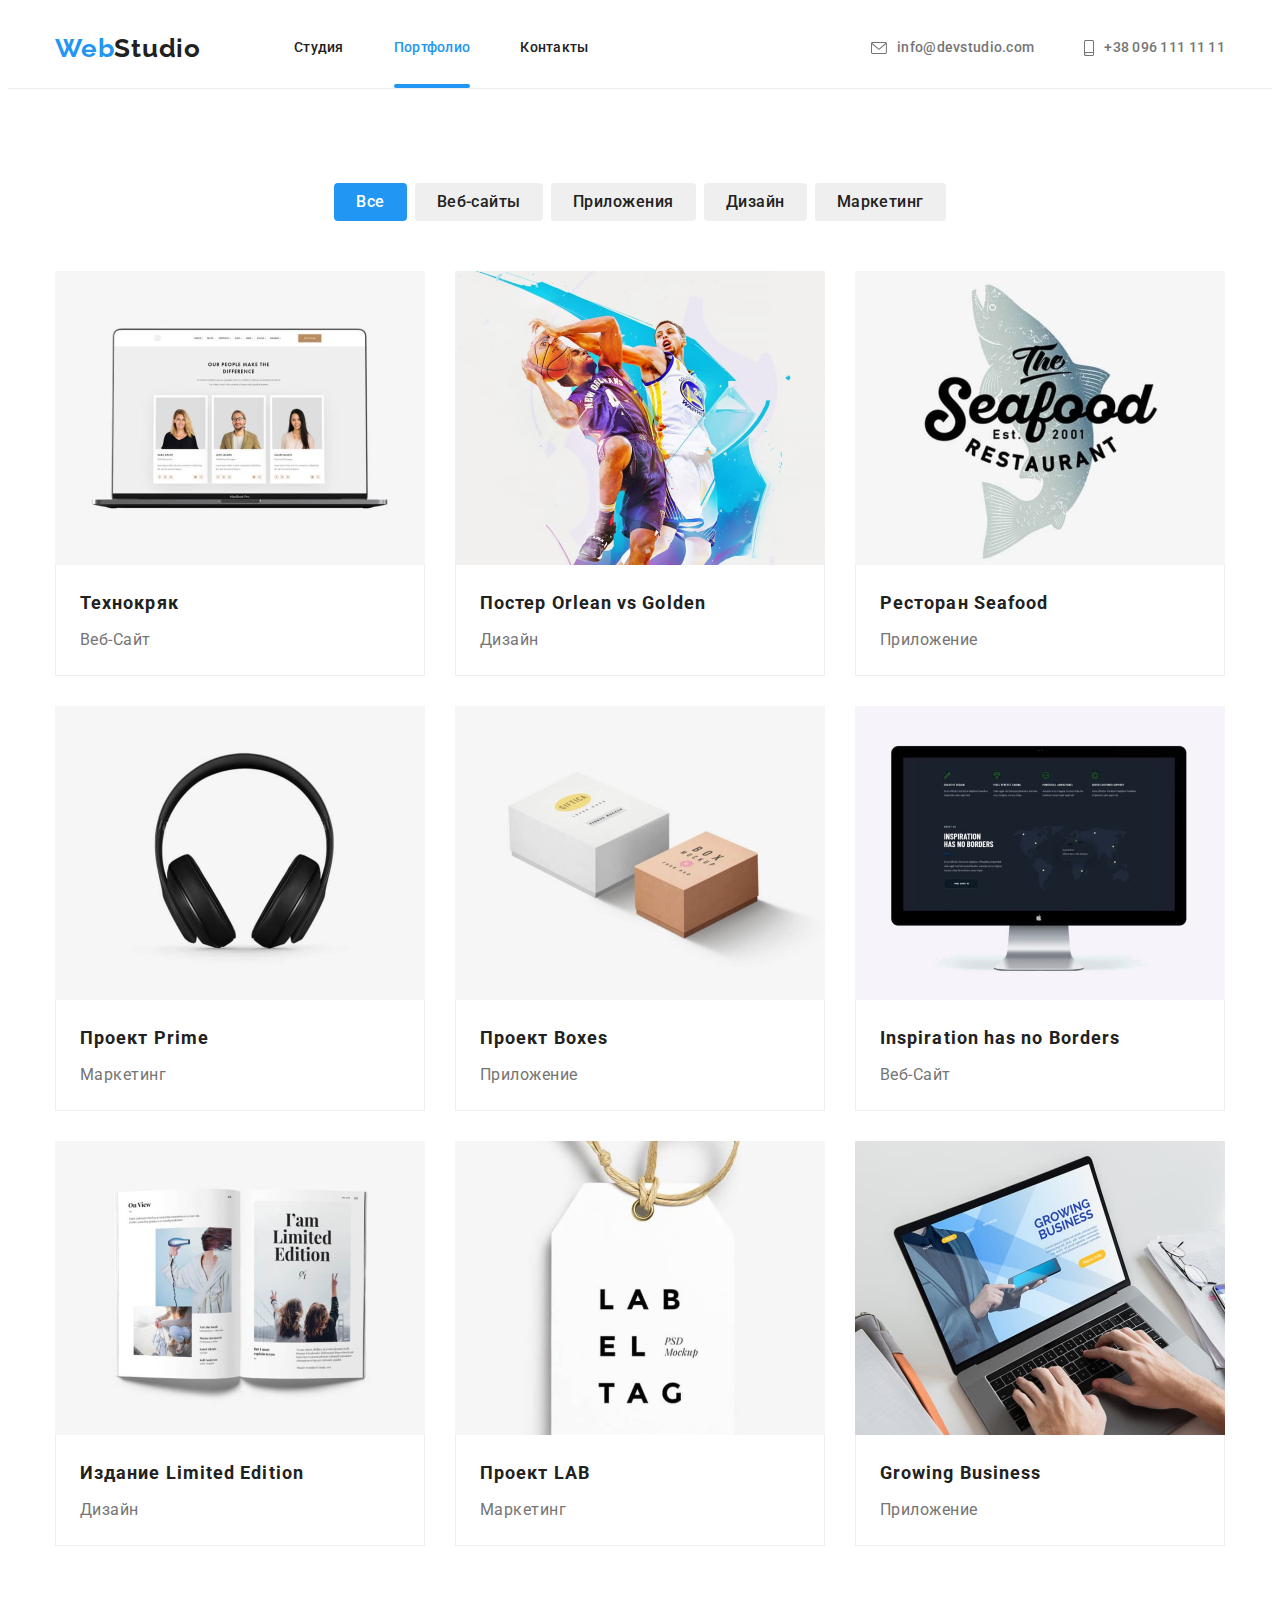
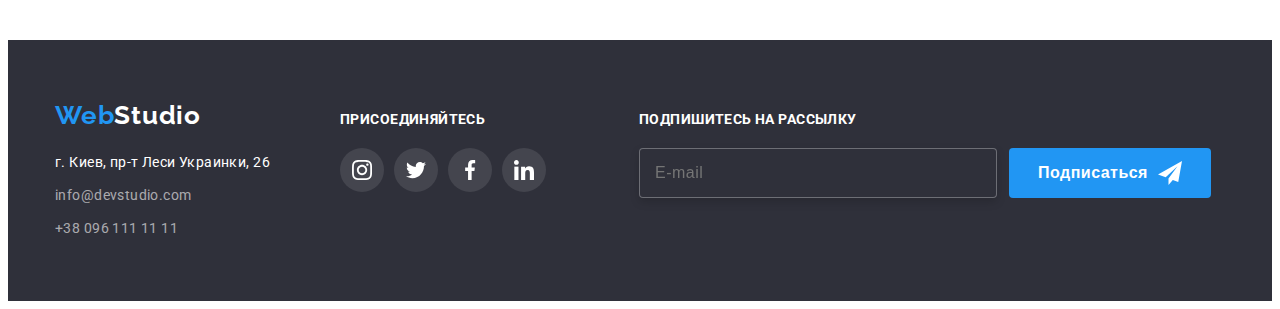
==== commit f1fa8def: "16521106" ====
--- a/portfolio.html
+++ b/portfolio.html
@@ -24,7 +24,7 @@
   </head>
   <body>
 <!-- HEADER SECTION -->
-<!-- <header class="header">
+<header class="header">
   <div class="container header__container">
     <nav class="site-nav">
       <a href="/" lang="en" class="logo"
@@ -42,7 +42,7 @@
     </nav>
     <ul class="contacts">
       <li class="contacts__item">
-        <a href="mailto:info@devstudio.com" class="link hedaer__mail"
+        <a href="mailto:info@devstudio.com" class="link header__mail"
           ><svg class="contacts__icon" width="16px" height="12px">
             <use xlink:href="./images/sprite.svg#icon-envelope"></use>
           </svg>
@@ -58,7 +58,7 @@
       </li>
     </ul>
   </div>
-</header> -->
+</header>
 <!-- MAIN -->
     <main>
       <!-- PORTFOLIO FILTER -->
@@ -113,7 +113,7 @@
                   <img
                     src="./images/portfolio/image_2.jpg"
                     alt="project-2"
-                    width="370"
+                    width="100%"
                   />
                   <p class="overlay-thumb__text">
                     Ресурс предлагает комплексные предложения с разным уровнем
@@ -136,7 +136,7 @@
                   <img
                     src="./images/portfolio/image_3.jpg"
                     alt="project-3"
-                    width="370"
+                    width="100%"
                   />
                   <p class="overlay-thumb__text">
                     Ресурс предлагает комплексные предложения с разным уровнем
@@ -159,7 +159,7 @@
                   <img
                     src="./images/portfolio/image_4.jpg"
                     alt="project-4"
-                    width="370"
+                    width="100%"
                   />
                   <p class="overlay-thumb__text">
                     Ресурс предлагает комплексные предложения с разным уровнем
@@ -182,7 +182,7 @@
                   <img
                     src="./images/portfolio/image_5.jpg"
                     alt="project-5"
-                    width="370"
+                    width="100%"
                   />
                   <p class="overlay-thumb__text">
                     Ресурс предлагает комплексные предложения с разным уровнем
@@ -205,7 +205,7 @@
                   <img
                     src="./images/portfolio/image_6.jpg"
                     alt="project-6"
-                    width="370"
+                    width="100%"
                   />
                   <p class="overlay-thumb__text">
                     Ресурс предлагает комплексные предложения с разным уровнем
@@ -228,7 +228,7 @@
                   <img
                     src="./images/portfolio/image_7.jpg"
                     alt="project-7"
-                    width="370"
+                    width="100%"
                   />
                   <p class="overlay-thumb__text">
                     Ресурс предлагает комплексные предложения с разным уровнем
@@ -251,7 +251,7 @@
                   <img
                     src="./images/portfolio/image_8.jpg"
                     alt="project-8"
-                    width="370"
+                    width="100%"
                   />
                   <p class="overlay-thumb__text">
                     Ресурс предлагает комплексные предложения с разным уровнем
@@ -274,7 +274,7 @@
                   <img
                     src="./images/portfolio/image_9.jpg"
                     alt="project-9"
-                    width="370"
+                    width="100%"
                   />
                   <p class="overlay-thumb__text">
                     Ресурс предлагает комплексные предложения с разным уровнем
--- a/css/main.min.css
+++ b/css/main.min.css
@@ -1,2 +1,2 @@
-:root{--primary-text-color: #757575;--primary-title-color: #212121;--icon-color: #AFB1B8;--primary-button-color: #2196F3;--accent-color: #188CE8;--primary-transition-durat: 250ms;--primary-transition-timing-function: cubic-bezier(0.4, 0, 0.2, 1)}.visually-hidden{position:absolute;white-space:nowrap;width:1px;height:1px;overflow:hidden;border:0;padding:0;clip:rect(0 0 0 0);-webkit-clip-path:inset(50%);clip-path:inset(50%);margin:-1px}body{font-family:'Roboto', 'sans-serif';color:var(--primary-text-color)}*,::after,::before{-webkit-box-sizing:border-box;box-sizing:border-box}h1,h2,h3,p{margin:0;padding:0}ul{list-style:none;margin:0;padding:0}img{display:block;max-width:100%;height:auto}.container{padding-left:15px;padding-right:15px;margin:0 auto}@media screen and (min-width: 480px){.container{width:480px}}@media screen and (min-width: 768px){.container{width:768px}}@media screen and (min-width: 1200px){.container{width:1200px}}@media screen and (max-width: 1199.98px){.section{padding-top:60px;padding-bottom:60px}}@media screen and (min-width: 1200px){.section{padding-top:94px;padding-bottom:94px}}.section-title{font-size:36px;line-height:1.17;letter-spacing:.03em;text-align:center;color:var(--primary-title-color);margin-bottom:50px}.section-title::first-letter{text-transform:capitalize}@media screen and (max-width: 1199.98px){.section-title{font-size:28px;line-height:1.17;letter-spacing:.03em;margin-bottom:30px}}.logo{text-decoration:none;font-family:'Raleway';font-style:normal;font-weight:700;font-size:26px;line-height:1.19;letter-spacing:.03em;color:var(--primary-button-color);padding-top:24px;padding-bottom:24px;-webkit-transition-property:color, -webkit-text-decoration-color;transition-property:color, -webkit-text-decoration-color;transition-property:text-decoration-color, color;transition-property:text-decoration-color, color, -webkit-text-decoration-color;-webkit-transition-duration:var(--primary-transition-durat);transition-duration:var(--primary-transition-durat);-webkit-transition-timing-function:var(--primary-transition-timing-function);transition-timing-function:var(--primary-transition-timing-function)}@media screen and (max-width: 1199.98px){.logo{font-size:24px;text-align:center}}.logo__header{color:var(--primary-title-color)}.logo__text:hover,.logo__text:focus{-webkit-text-decoration-color:var(--accent-color);text-decoration-color:var(--accent-color);color:var(--accent-color)}.logo__footer{display:block;padding:0;margin-bottom:20px}.logo__footer-acent{color:#FFFFFF}.site-nav{display:-webkit-box;display:-ms-flexbox;display:flex;-webkit-box-align:center;-ms-flex-align:center;align-items:center;-webkit-box-pack:center;-ms-flex-pack:center;justify-content:center}.site-nav__list{display:-webkit-box;display:-ms-flexbox;display:flex;margin-left:93px}.site-nav__item{position:relative}.link{text-decoration:none;font-family:'Roboto';font-style:normal;font-weight:500;font-size:14px;line-height:1.14;letter-spacing:0.02em;color:var(--primary-title-color);display:block;-webkit-transition-property:color;transition-property:color;-webkit-transition-duration:var(--primary-transition-durat);transition-duration:var(--primary-transition-durat);-webkit-transition-timing-function:var(--primary-transition-timing-function);transition-timing-function:var(--primary-transition-timing-function);padding-top:32px;padding-bottom:32px}.link:hover,.link:focus{-webkit-text-decoration-color:var(--accent-color);text-decoration-color:var(--accent-color);color:var(--accent-color)}.link_acent{color:var(--primary-button-color)}.link_acent::after{position:absolute;bottom:0;display:block;content:"";width:100%;height:4px;border-radius:2px;background:var(--primary-button-color)}.header__mail,.header__phone{display:-webkit-inline-box;display:-ms-inline-flexbox;display:inline-flex;-webkit-box-align:center;-ms-flex-align:center;align-items:center;color:var(--primary-text-color);text-transform:lowercase}.contacts{display:-webkit-box;display:-ms-flexbox;display:flex;margin-left:auto}.site-nav__item:nth-last-child(-n+2),.contacts .contacts__item+.contacts__item{margin-left:50px}.contacts__icon{fill:currentColor;margin-right:10px}.hero__button{font-family:'Roboto';font-style:normal;font-weight:700;font-size:16px;line-height:1.88;letter-spacing:.06em;border:none;border-radius:4px;background-color:var(--primary-button-color);color:#FFFFFF;cursor:pointer;padding:10px 32px;-webkit-transition-property:background-color, color;transition-property:background-color, color;-webkit-transition-duration:var(--primary-transition-durat);transition-duration:var(--primary-transition-durat);-webkit-transition-timing-function:var(--primary-transition-timing-function);transition-timing-function:var(--primary-transition-timing-function)}.hero__button:hover,.hero__button:focus{color:var(--accent-color);background-color:#FFFFFF}.modal__button-close{position:absolute;top:8px;right:8px;display:-webkit-box;display:-ms-flexbox;display:flex;-webkit-box-pack:center;-ms-flex-pack:center;justify-content:center;-webkit-box-align:center;-ms-flex-align:center;align-items:center;width:30px;height:30px;color:#000;border:1px solid rgba(0,0,0,0.1);background-color:#FFFFFF;border-radius:50%;cursor:pointer;-webkit-transition-property:background-color;transition-property:background-color;-webkit-transition-duration:var(--primary-transition-durat);transition-duration:var(--primary-transition-durat);-webkit-transition-timing-function:var(--primary-transition-timing-function);transition-timing-function:var(--primary-transition-timing-function);fill:currentColor}.modal__button-close:hover,.modal__button-close:focus{color:#FFFFFF;background-color:var(--primary-button-color)}.modal-button__submit{display:-webkit-box;display:-ms-flexbox;display:flex;font-weight:700;font-size:16px;line-height:1.88;letter-spacing:.06em;cursor:pointer;color:#FFFFFF;padding:10px 55px;background:var(--primary-button-color);-webkit-box-shadow:0px 4px 4px rgba(0,0,0,0.15);box-shadow:0px 4px 4px rgba(0,0,0,0.15);border-radius:4px;border:none;margin:0 auto;-webkit-transition-property:background-color;transition-property:background-color;-webkit-transition-duration:var(--primary-transition-durat);transition-duration:var(--primary-transition-durat);-webkit-transition-timing-function:var(--primary-transition-timing-function);transition-timing-function:var(--primary-transition-timing-function)}.modal-button__submit:hover,.modal-button__submit:focus{background:var(--accent-color)}.footer-form__button{cursor:pointer;font-weight:700;font-size:16px;line-height:1.88;letter-spacing:.03em;display:-webkit-box;display:-ms-flexbox;display:flex;-webkit-box-align:center;-ms-flex-align:center;align-items:center;text-align:center;color:#FFFFFF;padding:10px 29px;background:var(--primary-button-color);border-radius:4px;border:none;-webkit-transition-property:background-color;transition-property:background-color;-webkit-transition-duration:var(--primary-transition-durat);transition-duration:var(--primary-transition-durat);-webkit-transition-timing-function:var(--primary-transition-timing-function);transition-timing-function:var(--primary-transition-timing-function)}@media screen and (max-width: 1199.98px){.footer-form__button{margin:0 auto}}.footer-form__button:hover,.footer-form__button:focus{background-color:var(--accent-color)}.filter__button{font-family:'Roboto';font-style:normal;font-weight:500;font-size:16px;line-height:1.6;letter-spacing:0.03em;cursor:pointer;border:none;border-radius:4px;padding:6px 22px;color:var(--primary-title-color);-webkit-transition-property:background-color, color, -webkit-box-shadow;transition-property:background-color, color, -webkit-box-shadow;transition-property:background-color, color, box-shadow;transition-property:background-color, color, box-shadow, -webkit-box-shadow;-webkit-transition-duration:var(--primary-transition-durat);transition-duration:var(--primary-transition-durat);-webkit-transition-timing-function:var(--primary-transition-timing-function);transition-timing-function:var(--primary-transition-timing-function)}.filter__button:hover,.filter__button:focus{background-color:var(--accent-color);color:#FFFFFF;-webkit-box-shadow:0px 3px 1px rgba(0,0,0,0.1),0px 1px 2px rgba(0,0,0,0.08),0px 2px 2px rgba(0,0,0,0.12);box-shadow:0px 3px 1px rgba(0,0,0,0.1),0px 1px 2px rgba(0,0,0,0.08),0px 2px 2px rgba(0,0,0,0.12)}.filter__button-acent{background-color:var(--primary-button-color);color:#FFFFFF}.social-networks{display:-webkit-box;display:-ms-flexbox;display:flex;-webkit-box-align:center;-ms-flex-align:center;align-items:center;-webkit-box-pack:center;-ms-flex-pack:center;justify-content:center}.social-networks__link{display:-webkit-box;display:-ms-flexbox;display:flex;-webkit-box-align:center;-ms-flex-align:center;align-items:center;-webkit-box-pack:center;-ms-flex-pack:center;justify-content:center;width:44px;height:44px;color:var(--icon-color);border-radius:50%;-webkit-transition-property:background-color, color;transition-property:background-color, color;-webkit-transition-duration:var(--primary-transition-durat);transition-duration:var(--primary-transition-durat);-webkit-transition-timing-function:var(--primary-transition-timing-function);transition-timing-function:var(--primary-transition-timing-function)}.social-networks__link:hover,.social-networks__link:focus{background-color:var(--primary-button-color);color:#FFFFFF}.social-networks__icon{fill:currentColor}.footer-social{margin-right:93px}@media screen and (max-width: 767.98px){.footer-social{margin-right:auto;margin-left:auto;margin-bottom:60px}}@media screen and (min-width: 768px) and (max-width: 1199.98px){.footer-social{margin-right:89px;margin-left:auto;margin-bottom:60px}}.footer-social__title,.footer-form__title{display:block;font-weight:700;font-size:14px;line-height:1.14;letter-spacing:.03em;text-transform:uppercase;color:#FFFFFF;margin-bottom:20px}@media screen and (max-width: 1199.98px){.footer-social__title,.footer-form__title{text-align:center}}.footer-social__list{display:-webkit-box;display:-ms-flexbox;display:flex}@media screen and (max-width: 1199.98px){.footer-social__list{-webkit-box-pack:center;-ms-flex-pack:center;justify-content:center}}.footer-social__item{margin-right:10px}.footer-social__item:nth-last-child(1){margin-right:0}.footer-social__link{display:-webkit-box;display:-ms-flexbox;display:flex;-webkit-box-align:center;-ms-flex-align:center;align-items:center;-webkit-box-pack:center;-ms-flex-pack:center;justify-content:center;width:44px;height:44px;border-radius:50%;color:#FFFFFF;background:rgba(255,255,255,0.1);-webkit-transition-property:background-color;transition-property:background-color;-webkit-transition-duration:var(--primary-transition-durat);transition-duration:var(--primary-transition-durat);-webkit-transition-timing-function:var(--primary-transition-timing-function);transition-timing-function:var(--primary-transition-timing-function)}.footer-social__link:hover,.footer-social__link:focus{background-color:var(--primary-button-color)}.footer-social__icon{fill:currentColor}.backdrop{position:fixed;top:0;left:0;z-index:3;width:100%;height:100%;background:rgba(0,0,0,0.2);-webkit-transition:opacity var(--primary-transition-durat) var(--primary-transition-timing-function);transition:opacity var(--primary-transition-durat) var(--primary-transition-timing-function)}.is-hidden{opacity:0;pointer-events:none}.modal{position:absolute;padding:40px;top:50%;left:50%;width:528px;height:581px;background-color:#FFFFFF;-webkit-box-shadow:0px 1px 3px rgba(0,0,0,0.12),0px 1px 1px rgba(0,0,0,0.14),0px 2px 1px rgba(0,0,0,0.2);box-shadow:0px 1px 3px rgba(0,0,0,0.12),0px 1px 1px rgba(0,0,0,0.14),0px 2px 1px rgba(0,0,0,0.2);border-radius:4px;opacity:1;-webkit-transform:translate(-50%, -50%) scale(1);transform:translate(-50%, -50%) scale(1);-webkit-transition:opacity var(--primary-transition-durat) var(--primary-transition-timing-function),-webkit-transform var(--primary-transition-durat) var(--primary-transition-timing-function);transition:opacity var(--primary-transition-durat) var(--primary-transition-timing-function),-webkit-transform var(--primary-transition-durat) var(--primary-transition-timing-function);transition:transform var(--primary-transition-durat) var(--primary-transition-timing-function),opacity var(--primary-transition-durat) var(--primary-transition-timing-function);transition:transform var(--primary-transition-durat) var(--primary-transition-timing-function),opacity var(--primary-transition-durat) var(--primary-transition-timing-function),-webkit-transform var(--primary-transition-durat) var(--primary-transition-timing-function)}.modal-form{width:100%;display:block}.modal-form__title{font-weight:700;font-size:20px;line-height:1.15;letter-spacing:0.03em;color:var(--primary-title-color);text-align:center;margin-bottom:12px}.modal-form__label{position:relative;display:-webkit-box;display:-ms-flexbox;display:flex;-webkit-box-orient:vertical;-webkit-box-direction:normal;-ms-flex-direction:column;flex-direction:column;width:100%;font-weight:400;font-size:12px;line-height:1.17;letter-spacing:0.01em;color:var(--primary-text-color);margin-bottom:10px}.modal-form__label:nth-child(5){margin-bottom:20px}.modal-form__label:focus-within .modal-form__input{outline:0;border-color:var(--primary-button-color)}.modal-form__label:focus-within .modal-form__icon{color:var(--primary-button-color)}.modal-form__label:hover .modal-form__icon,.modal-form__label:focus .modal-form__icon{color:var(--primary-button-color)}.modal-form__input{width:100%;font-weight:400;font-size:14px;line-height:1.14;letter-spacing:0.01em;color:var(--primary-title-color);padding:12px 16px;padding-left:42px;margin-top:4px;cursor:pointer;border:1px solid rgba(33,33,33,0.2);border-radius:4px;-webkit-transition:border-color var(--primary-transition-durat) var(--primary-transition-timing-function);transition:border-color var(--primary-transition-durat) var(--primary-transition-timing-function)}.modal-form__input:hover,.modal-form__input:focus{border-color:var(--primary-button-color)}.modal-form__icon{fill:currentColor;position:absolute;left:12px;bottom:13px;color:var(--primary-title-color);-webkit-transition:border-color var(--primary-transition-durat) var(--primary-transition-timing-function);transition:border-color var(--primary-transition-durat) var(--primary-transition-timing-function)}.comments{padding-left:12px}.comments::-webkit-input-placeholder{color:rgba(117,117,117,0.5)}.comments:-ms-input-placeholder{color:rgba(117,117,117,0.5)}.comments::-ms-input-placeholder{color:rgba(117,117,117,0.5)}.comments::placeholder{color:rgba(117,117,117,0.5)}.checkbox-policy{display:-webkit-box;display:-ms-flexbox;display:flex;-webkit-box-align:center;-ms-flex-align:center;align-items:center;-webkit-box-pack:center;-ms-flex-pack:center;justify-content:center;cursor:pointer;font-size:14px;line-height:1.71;letter-spacing:0.3em;margin-bottom:30px}.checkbox-policy:checked+.checkbox-policy__icon{background-color:var(--primary-button-color);border-color:var(--primary-button-color);background-origin:border-box}.checkbox-policy:focus+.checkbox-policy__icon{border-color:var(--accent-color)}.checkbox-policy:hover+.checkbox-policy__icon{border-color:var(--accent-color)}.checkbox-policy__icon{width:16px;height:15px;margin-right:7px;fill:currentColor;color:#FFFFFF;border:2px solid var(--primary-title-color);border-radius:2px;-webkit-transition:var(--primary-transition-durat);transition:var(--primary-transition-durat);-webkit-transition-timing-function:var(--primary-transition-timing-function);transition-timing-function:var(--primary-transition-timing-function)}.checkbox-policy__title{font-weight:400;font-size:14px;line-height:1.71;letter-spacing:0.03em;color:var(--primary-text-color)}.checkbox-policy__link{color:var(--primary-button-color)}.footer-form{display:-webkit-box;display:-ms-flexbox;display:flex;-webkit-box-align:end;-ms-flex-align:end;align-items:flex-end}@media screen and (max-width: 1199.98px){.footer-form{-webkit-box-orient:vertical;-webkit-box-direction:normal;-ms-flex-direction:column;flex-direction:column}}@media screen and (min-width: 768px) and (max-width: 1199.98px){.footer-form{margin:0 auto}}.footer-form__label{width:358px;margin-right:12px}@media screen and (max-width: 1199.98px){.footer-form__label{margin:0;width:450px}}.footer-form__input{cursor:pointer;font-weight:400;font-size:16px;line-height:1.25;letter-spacing:.03em;width:inherit;color:rgba(255,255,255,0.6);border:1px solid rgba(255,255,255,0.3);-webkit-filter:drop-shadow(0px 4px 4px rgba(0,0,0,0.15));filter:drop-shadow(0px 4px 4px rgba(0,0,0,0.15));border-radius:4px;background-color:#2F303A;padding:14px 14px 14px 15px}@media screen and (max-width: 1199.98px){.footer-form__input{margin-bottom:20px}}.footer-form__icon{fill:currentColor;margin-left:10px}.filter__list{list-style:none;display:-webkit-box;display:-ms-flexbox;display:flex;-webkit-box-align:center;-ms-flex-align:center;align-items:center;-webkit-box-pack:center;-ms-flex-pack:center;justify-content:center;margin-bottom:50px}@media screen and (max-width: 767.98px){.filter__list{-ms-flex-wrap:wrap;flex-wrap:wrap;-webkit-box-pack:start;-ms-flex-pack:start;justify-content:flex-start;margin-bottom:40px}}.filter__item{text-align:left;margin-right:8px}.filter__item:last-child{margin-right:0}@media screen and (max-width: 767.98px){.filter__item:nth-child(-n+3){margin-bottom:15px}}.header{background-color:#FFFFFF;border-bottom:1px solid #ECECEC}.header__container{display:-webkit-box;display:-ms-flexbox;display:flex;-webkit-box-align:center;-ms-flex-align:center;align-items:center}.hero{text-align:center;padding-top:200px;padding-bottom:200px}@media screen and (max-width: 1199.98px){.hero{padding-top:118px;padding-bottom:118px}}.hero__overlay{max-width:1600px;height:600px;margin-left:auto;margin-right:auto;background-image:-webkit-gradient(linear, left top, right top, from(rgba(47,48,58,0.4)), to(rgba(47,48,58,0.4))),url(../images/hero/hero.jpg);background-image:linear-gradient(to right, rgba(47,48,58,0.4), rgba(47,48,58,0.4)),url(../images/hero/hero.jpg);background-repeat:no-repeat;background-size:cover;background-position:center;background-color:#2F303A}@media screen and (min-width: 768px) and (max-width: 1199.98px){.hero__overlay{background-image:-webkit-gradient(linear, left top, right top, from(rgba(47,48,58,0.4)), to(rgba(47,48,58,0.4))),url(../images/hero/hero-tab.jpg);background-image:linear-gradient(to right, rgba(47,48,58,0.4), rgba(47,48,58,0.4)),url(../images/hero/hero-tab.jpg);max-width:768px;height:400px}}@media screen and (max-width: 767.98px){.hero__overlay{background-image:-webkit-gradient(linear, left top, right top, from(rgba(47,48,58,0.4)), to(rgba(47,48,58,0.4))),url(../images/hero/hero-mob.jpg);background-image:linear-gradient(to right, rgba(47,48,58,0.4), rgba(47,48,58,0.4)),url(../images/hero/hero-mob.jpg);max-width:480px;height:400px}}.hero__title{font-weight:900;font-size:44px;line-height:1.36;letter-spacing:.06em;text-transform:uppercase;color:#FFFFFF;margin-bottom:30px}@media screen and (max-width: 1199.98px){.hero__title{font-weight:900;font-size:26px;line-height:1.62;letter-spacing:.06em}}.offers{padding-top:0}@media screen and (max-width: 1199.98px){.offers{display:none}}.offers__list{display:-webkit-box;display:-ms-flexbox;display:flex;-webkit-box-pack:justify;-ms-flex-pack:justify;justify-content:space-between;padding-left:0}.offers__item{padding-left:0;display:-webkit-box;display:-ms-flexbox;display:flex;margin-right:30px;position:relative}.offers__item:nth-child(3n){margin-right:0px}.offers__image{display:block;max-width:100%}.offers__text{position:absolute;display:-webkit-box;display:-ms-flexbox;display:flex;-webkit-box-align:center;-ms-flex-align:center;align-items:center;-webkit-box-pack:center;-ms-flex-pack:center;justify-content:center;bottom:0;left:0;width:100%;height:70px;font-weight:700;font-size:14px;line-height:1.14;text-transform:uppercase;color:#FFFFFF;background-image:-webkit-gradient(linear, left top, right top, from(rgba(47,48,58,0.8)), to(rgba(47,48,58,0.8)));background-image:linear-gradient(to right, rgba(47,48,58,0.8), rgba(47,48,58,0.8))}.team{background-color:#F5F4FA}.team-cards{list-style:none;display:-webkit-box;display:-ms-flexbox;display:flex;-ms-flex-wrap:wrap;flex-wrap:wrap}.team-cards__item{border-radius:0px 0px 4px 4px;background-color:#FFFFFF}@media screen and (max-width: 767.98px){.team-cards__item{width:450px}.team-cards__item:nth-child(-n+3){margin-bottom:30px}}@media screen and (min-width: 768px) and (max-width: 1199.98px){.team-cards__item{width:354px}.team-cards__item:nth-child(odd){margin-right:30px}.team-cards__item:nth-child(-n+2){margin-bottom:30px}}@media screen and (min-width: 1200px){.team-cards__item{width:270px;margin-right:30px}.team-cards__item:nth-child(4n){margin-right:0}}.team-member{padding:30px;-webkit-box-shadow:0px 1px 3px rgba(0,0,0,0.12),0px 1px 1px rgba(0,0,0,0.14),0px 2px 1px rgba(0,0,0,0.2);box-shadow:0px 1px 3px rgba(0,0,0,0.12),0px 1px 1px rgba(0,0,0,0.14),0px 2px 1px rgba(0,0,0,0.2);border-radius:0px 0px 4px 4px}.team-member__name{font-weight:500;font-size:16px;line-height:1.19;letter-spacing:.03em;text-align:center;text-transform:capitalize;color:var(--primary-title-color);margin-bottom:10px}.team-member__position{font-size:16px;line-height:1.19;letter-spacing:.03em;text-align:center;margin-bottom:16px}.client-list{display:-webkit-box;display:-ms-flexbox;display:flex;-ms-flex-wrap:wrap;flex-wrap:wrap;-webkit-box-align:center;-ms-flex-align:center;align-items:center;-webkit-box-pack:center;-ms-flex-pack:center;justify-content:center}.client-card{display:-webkit-box;display:-ms-flexbox;display:flex;-webkit-box-align:center;-ms-flex-align:center;align-items:center;-webkit-box-pack:center;-ms-flex-pack:center;justify-content:center}@media screen and (max-width: 767.98px){.client-card:nth-child(odd){margin-right:30px}.client-card:nth-child(-n+4){margin-bottom:30px}}@media screen and (min-width: 768px) and (max-width: 1199.98px){.client-card{margin-right:30px}.client-card:nth-child(3n){margin-right:0}.client-card:nth-child(-n+3){margin-bottom:30px}}@media screen and (min-width: 1200px){.client-card{margin-right:30px}.client-card:nth-last-child(1){margin-right:0}}.client-card__link{display:-webkit-box;display:-ms-flexbox;display:flex;width:170px;height:92px;-webkit-box-align:center;-ms-flex-align:center;align-items:center;-webkit-box-pack:center;-ms-flex-pack:center;justify-content:center;border:1px solid #AFB1B8;border-radius:4px;color:var(--icon-color);-webkit-transition-property:border, color;transition-property:border, color;-webkit-transition-duration:var(--primary-transition-durat);transition-duration:var(--primary-transition-durat);-webkit-transition-timing-function:var(--primary-transition-timing-function);transition-timing-function:var(--primary-transition-timing-function)}@media screen and (min-width: 480px){.client-card__link{width:210px}}@media screen and (min-width: 768px){.client-card__link{width:226px}}@media screen and (min-width: 1200px){.client-card__link{width:170px}}.client-card__link:hover,.client-card__link:focus{color:var(--primary-button-color);border:1px solid var(--primary-button-color)}.client-card__icon{fill:currentColor}.features__list{list-style:none;display:-webkit-box;display:-ms-flexbox;display:flex;-ms-flex-wrap:wrap;flex-wrap:wrap}@media screen and (min-width: 480px){.features__item{display:block;width:450px;margin-bottom:30px}}@media screen and (min-width: 768px){.features__item{display:block;width:354px;-ms-flex-wrap:wrap;flex-wrap:wrap}.features__item:nth-child(odd){margin-right:30px}}@media screen and (min-width: 1200px){.features__item{display:block;width:270px;-ms-flex-wrap:wrap;flex-wrap:wrap;margin-right:30px}.features__item:last-child{margin-right:0}}@media screen and (min-width: 480px){.features-image{display:-webkit-box;display:-ms-flexbox;display:flex;width:450px;height:120px;-webkit-box-align:center;-ms-flex-align:center;align-items:center;-webkit-box-pack:center;-ms-flex-pack:center;justify-content:center;background-color:#F5F4FA;border-radius:4px;margin-bottom:30px}}@media screen and (min-width: 768px){.features-image{display:-webkit-box;display:-ms-flexbox;display:flex;-ms-flex-wrap:wrap;flex-wrap:wrap;width:354px;height:120px;-webkit-box-align:center;-ms-flex-align:center;align-items:center;-webkit-box-pack:center;-ms-flex-pack:center;justify-content:center;margin-bottom:30px;background-color:#F5F4FA;border-radius:4px}}@media screen and (min-width: 1200px){.features-image{display:-webkit-box;display:-ms-flexbox;display:flex;width:270px;height:120px;-webkit-box-align:center;-ms-flex-align:center;align-items:center;-webkit-box-pack:center;-ms-flex-pack:center;justify-content:center;margin-bottom:30px;background-color:#F5F4FA;border-radius:4px}}.features-image__icon{width:70px;height:70px;margin:0}.features__title{font-size:14px;line-height:1.14;letter-spacing:.03em;text-transform:uppercase;color:var(--primary-title-color);margin-bottom:10px}@media screen and (max-width: 767.98px){.features__title{text-align:center}}.features__text{font-size:14px;line-height:1.72;letter-spacing:.03em;color:var(--primary-text-color)}.features__text::first-letter{text-transform:capitalize}.footer{background-color:#2F303A;padding-top:60px;padding-bottom:60px}@media screen and (min-width: 1200px){.footer__container{display:-webkit-box;display:-ms-flexbox;display:flex;-webkit-box-align:baseline;-ms-flex-align:baseline;align-items:baseline}}@media screen and (min-width: 768px) and (max-width: 1199.98px){.footer__container{display:-webkit-box;display:-ms-flexbox;display:flex;-ms-flex-wrap:wrap;flex-wrap:wrap;-webkit-box-align:baseline;-ms-flex-align:baseline;align-items:baseline}}@media screen and (max-width: 767.98px){.footer__container{display:-webkit-box;display:-ms-flexbox;display:flex;-webkit-box-orient:vertical;-webkit-box-direction:normal;-ms-flex-direction:column;flex-direction:column;-webkit-box-pack:center;-ms-flex-pack:center;justify-content:center;-webkit-box-align:center;-ms-flex-align:center;align-items:center}}.footer__contacts{margin-right:70px}@media screen and (max-width: 1199.98px){.footer__contacts{margin:0 auto;text-align:center;margin-bottom:60px}}@media screen and (min-width: 768px) and (max-width: 1199.98px){.footer__contacts{margin-left:76px}}.footer__address{font-family:'Roboto';font-style:normal;color:#FFFFFF;font-weight:400;font-size:14px;line-height:1.71;letter-spacing:.03em}.footer__mail,.footer__phone{display:block;font-weight:400;font-size:14px;line-height:1.71;letter-spacing:.03em;color:rgba(255,255,255,0.6);padding:0;margin-top:9px}.footer__mail:focus,.footer__mail:hover,.footer__phone:focus,.footer__phone:hover{color:var(--primary-button-color)}@media screen and (max-width: 1199.98px){.footer__mail,.footer__phone{margin-top:8px}}.portfolio-cards{list-style:none;display:-webkit-box;display:-ms-flexbox;display:flex;-ms-flex-wrap:wrap;flex-wrap:wrap}.portfolio-card{background:#FFFFFF;width:370px;margin-right:30px;margin-bottom:30px}.portfolio-card:nth-child(3n){margin-right:0px}.portfolio-card:nth-last-child(-n+3){margin-bottom:0}@media screen and (max-width: 767.98px){.portfolio-card{width:450px;margin-right:0;margin-bottom:30px}}@media screen and (min-width: 768px){.portfolio-card{width:354px;margin-right:0;margin-bottom:30px}.portfolio-card:nth-child(odd){margin-right:30px}}.portfolio-card__link{text-decoration:none;-webkit-transition-property:color, -webkit-box-shadow;transition-property:color, -webkit-box-shadow;transition-property:color, box-shadow;transition-property:color, box-shadow, -webkit-box-shadow;-webkit-transition-duration:var(--primary-transition-durat);transition-duration:var(--primary-transition-durat);-webkit-transition-timing-function:var(--primary-transition-timing-function);transition-timing-function:var(--primary-transition-timing-function)}.portfolio-card__link:hover,.portfolio-card__link:focus{-webkit-box-shadow:0px 1px 1px rgba(0,0,0,0.12),0px 4px 4px rgba(0,0,0,0.06),1px 4px 6px rgba(0,0,0,0.16);box-shadow:0px 1px 1px rgba(0,0,0,0.12),0px 4px 4px rgba(0,0,0,0.06),1px 4px 6px rgba(0,0,0,0.16)}.portfolio-card__link:hover .overlay-thumb__text,.portfolio-card__link:focus .overlay-thumb__text{-webkit-transform:translateY(0%);transform:translateY(0%)}.card-container{padding:20px 24px;border-right:1px solid #EEEEEE;border-bottom:1px solid #EEEEEE;border-left:1px solid #EEEEEE}.overlay-thumb{position:relative;overflow:hidden}.overlay-thumb__text{position:absolute;top:0;left:0;width:100%;height:100%;padding:63px 24px;font-size:18px;text-transform:none;font-weight:400;line-height:1.56;background-color:rgba(33,150,243,0.9);color:#FFFFFF;-webkit-transition:-webkit-transform 1000ms cubic-bezier(0.4, 0, 0.2, 1);transition:-webkit-transform 1000ms cubic-bezier(0.4, 0, 0.2, 1);transition:transform 1000ms cubic-bezier(0.4, 0, 0.2, 1);transition:transform 1000ms cubic-bezier(0.4, 0, 0.2, 1), -webkit-transform 1000ms cubic-bezier(0.4, 0, 0.2, 1);-webkit-transform:translateY(101%);transform:translateY(101%)}.card-container__title{font-weight:700;font-size:18px;line-height:2;letter-spacing:0.06em;color:var(--primary-title-color);margin-bottom:4px}.card-container__text{text-transform:capitalize;line-height:1.88;letter-spacing:0.03em;color:var(--primary-text-color)}
+:root{--primary-text-color: #757575;--primary-title-color: #212121;--icon-color: #AFB1B8;--primary-button-color: #2196F3;--accent-color: #188CE8;--primary-transition-durat: 250ms;--primary-transition-timing-function: cubic-bezier(0.4, 0, 0.2, 1)}.visually-hidden{position:absolute;white-space:nowrap;width:1px;height:1px;overflow:hidden;border:0;padding:0;clip:rect(0 0 0 0);-webkit-clip-path:inset(50%);clip-path:inset(50%);margin:-1px}body{font-family:'Roboto', 'sans-serif';color:var(--primary-text-color)}*,::after,::before{-webkit-box-sizing:border-box;box-sizing:border-box}h1,h2,h3,p{margin:0;padding:0}ul{list-style:none;margin:0;padding:0}img{display:block;max-width:100%;height:auto}.container{padding-left:15px;padding-right:15px;margin:0 auto}@media screen and (min-width: 480px){.container{width:480px}}@media screen and (min-width: 768px){.container{width:768px}}@media screen and (min-width: 1200px){.container{width:1200px}}@media screen and (max-width: 1199.98px){.section{padding-top:60px;padding-bottom:60px}}@media screen and (min-width: 1200px){.section{padding-top:94px;padding-bottom:94px}}.section-title{font-size:36px;line-height:1.17;letter-spacing:.03em;text-align:center;color:var(--primary-title-color);margin-bottom:50px}.section-title::first-letter{text-transform:capitalize}@media screen and (max-width: 1199.98px){.section-title{font-size:28px;line-height:1.17;letter-spacing:.03em;margin-bottom:30px}}.logo{text-decoration:none;font-family:'Raleway';font-style:normal;font-weight:700;font-size:26px;line-height:1.19;letter-spacing:.03em;color:var(--primary-button-color);padding-top:24px;padding-bottom:24px;-webkit-transition-property:color, -webkit-text-decoration-color;transition-property:color, -webkit-text-decoration-color;transition-property:text-decoration-color, color;transition-property:text-decoration-color, color, -webkit-text-decoration-color;-webkit-transition-duration:var(--primary-transition-durat);transition-duration:var(--primary-transition-durat);-webkit-transition-timing-function:var(--primary-transition-timing-function);transition-timing-function:var(--primary-transition-timing-function)}@media screen and (max-width: 1199.98px){.logo{font-size:24px;text-align:center}}.logo__header{color:var(--primary-title-color)}.logo__text:hover,.logo__text:focus{-webkit-text-decoration-color:var(--accent-color);text-decoration-color:var(--accent-color);color:var(--accent-color)}.logo__footer{display:block;padding:0;margin-bottom:20px}.logo__footer-acent{color:#FFFFFF}.site-nav{display:-webkit-box;display:-ms-flexbox;display:flex;-webkit-box-align:center;-ms-flex-align:center;align-items:center;-webkit-box-pack:center;-ms-flex-pack:center;justify-content:center}.site-nav__list{display:-webkit-box;display:-ms-flexbox;display:flex;margin-left:93px}@media screen and (max-width: 767.98px){.site-nav__list{display:none}}@media screen and (max-width: 1199.98px){.site-nav__list{margin-left:88px}}.site-nav__item{position:relative}.link{text-decoration:none;font-family:'Roboto';font-style:normal;font-weight:500;font-size:14px;line-height:1.14;letter-spacing:.02em;color:var(--primary-title-color);display:block;-webkit-transition-property:color;transition-property:color;-webkit-transition-duration:var(--primary-transition-durat);transition-duration:var(--primary-transition-durat);-webkit-transition-timing-function:var(--primary-transition-timing-function);transition-timing-function:var(--primary-transition-timing-function);padding-top:32px;padding-bottom:32px}.link:hover,.link:focus{-webkit-text-decoration-color:var(--accent-color);text-decoration-color:var(--accent-color);color:var(--accent-color)}.link_acent{color:var(--primary-button-color)}.link_acent::after{position:absolute;bottom:0;display:block;content:"";width:100%;height:4px;border-radius:2px;background:var(--primary-button-color)}.header__mail,.header__phone{display:-webkit-inline-box;display:-ms-inline-flexbox;display:inline-flex;-webkit-box-align:center;-ms-flex-align:center;align-items:center;color:var(--primary-text-color);text-transform:lowercase}@media screen and (max-width: 1199.98px){.header__mail,.header__phone{padding:0;font-weight:500;font-size:12px;line-height:1.14;letter-spacing:.02em}}.contacts{display:-webkit-box;display:-ms-flexbox;display:flex;margin-left:auto}@media screen and (max-width: 767.98px){.contacts{display:none}}@media screen and (max-width: 1199.98px){.contacts{-webkit-box-orient:vertical;-webkit-box-direction:normal;-ms-flex-direction:column;flex-direction:column}}.site-nav__item:nth-last-child(-n+2){margin-left:50px}.contacts .contacts__item+.contacts__item{margin-left:50px}@media screen and (max-width: 1199.98px){.contacts .contacts__item+.contacts__item{margin:0;padding:0}}@media screen and (max-width: 1199.98px){.contacts__item:nth-child(1){margin-bottom:10px}}.contacts__icon{fill:currentColor;margin-right:10px}@media screen and (max-width: 1199.98px){.contacts__icon{zoom:0.875}}.mobile-menu{position:fixed;top:0;left:0;width:100%;height:100%;padding:48px 40px;display:-webkit-box;display:-ms-flexbox;display:flex;-webkit-box-orient:vertical;-webkit-box-direction:normal;-ms-flex-direction:column;flex-direction:column;background-color:#fff}@media screen and (min-width: 1200px){.mobile-menu{display:none}}@media screen and (min-width: 768px) and (max-width: 1199.98px){.mobile-menu{display:none}}.mobile-nav__item:first-child{margin-bottom:36px}.mobile-nav__item:nth-child(2){margin-bottom:32px}.mobile-nav__link{text-decoration:none;font-family:'Roboto';font-style:normal;font-weight:500;font-size:40px;line-height:1.17;letter-spacing:.02em;color:var(--primary-title-color);-webkit-transition-property:color;transition-property:color;-webkit-transition-duration:var(--primary-transition-durat);transition-duration:var(--primary-transition-durat);-webkit-transition-timing-function:var(--primary-transition-timing-function);transition-timing-function:var(--primary-transition-timing-function)}.mobile-contacts{margin-top:auto;margin-bottom:64px}.mobile-contacts__item:first-child{margin-bottom:32px}.mobile-contacts__phone{text-decoration:none;font-family:'Roboto';font-style:normal;font-weight:500;font-size:34px;line-height:1.17;letter-spacing:.02em;color:var(--primary-button-color)}.mobile-contacts__mail{text-decoration:none;font-family:'Roboto';font-style:normal;font-weight:500;font-size:24px;line-height:1.17;letter-spacing:.02em;color:var(--primary-text-color)}.mobile-socials{display:-webkit-box;display:-ms-flexbox;display:flex}.mobile-socials__item{padding:0 10px;border-left:1px solid rgba(33,33,33,0.2)}.mobile-socials__item:first-child{padding-left:0;border-left:none}.mobile-socials__link{text-decoration:none;font-family:'Roboto';font-style:normal;font-weight:500;font-size:18px;line-height:1.22;letter-spacing:.02em;color:var(--primary-button-color)}.hero__button{font-family:'Roboto';font-style:normal;font-weight:700;font-size:16px;line-height:1.88;letter-spacing:.06em;border:none;border-radius:4px;background-color:var(--primary-button-color);color:#FFFFFF;cursor:pointer;padding:10px 32px;-webkit-transition-property:background-color, color;transition-property:background-color, color;-webkit-transition-duration:var(--primary-transition-durat);transition-duration:var(--primary-transition-durat);-webkit-transition-timing-function:var(--primary-transition-timing-function);transition-timing-function:var(--primary-transition-timing-function)}.hero__button:hover,.hero__button:focus{color:var(--accent-color);background-color:#FFFFFF}.modal__button-close{position:absolute;top:8px;right:8px;display:-webkit-box;display:-ms-flexbox;display:flex;-webkit-box-pack:center;-ms-flex-pack:center;justify-content:center;-webkit-box-align:center;-ms-flex-align:center;align-items:center;width:30px;height:30px;color:#000;border:1px solid rgba(0,0,0,0.1);background-color:#FFFFFF;border-radius:50%;cursor:pointer;-webkit-transition-property:background-color;transition-property:background-color;-webkit-transition-duration:var(--primary-transition-durat);transition-duration:var(--primary-transition-durat);-webkit-transition-timing-function:var(--primary-transition-timing-function);transition-timing-function:var(--primary-transition-timing-function);fill:currentColor}.modal__button-close:hover,.modal__button-close:focus{color:#FFFFFF;background-color:var(--primary-button-color)}.modal-button__submit{display:-webkit-box;display:-ms-flexbox;display:flex;font-weight:700;font-size:16px;line-height:1.88;letter-spacing:.06em;cursor:pointer;color:#FFFFFF;padding:10px 55px;background:var(--primary-button-color);-webkit-box-shadow:0px 4px 4px rgba(0,0,0,0.15);box-shadow:0px 4px 4px rgba(0,0,0,0.15);border-radius:4px;border:none;margin:0 auto;-webkit-transition-property:background-color;transition-property:background-color;-webkit-transition-duration:var(--primary-transition-durat);transition-duration:var(--primary-transition-durat);-webkit-transition-timing-function:var(--primary-transition-timing-function);transition-timing-function:var(--primary-transition-timing-function)}.modal-button__submit:hover,.modal-button__submit:focus{background:var(--accent-color)}.footer-form__button{cursor:pointer;font-weight:700;font-size:16px;line-height:1.88;letter-spacing:.03em;display:-webkit-box;display:-ms-flexbox;display:flex;-webkit-box-align:center;-ms-flex-align:center;align-items:center;text-align:center;color:#FFFFFF;padding:10px 29px;background:var(--primary-button-color);border-radius:4px;border:none;-webkit-transition-property:background-color;transition-property:background-color;-webkit-transition-duration:var(--primary-transition-durat);transition-duration:var(--primary-transition-durat);-webkit-transition-timing-function:var(--primary-transition-timing-function);transition-timing-function:var(--primary-transition-timing-function)}@media screen and (max-width: 1199.98px){.footer-form__button{margin:0 auto}}.footer-form__button:hover,.footer-form__button:focus{background-color:var(--accent-color)}.filter__button{font-family:'Roboto';font-style:normal;font-weight:500;font-size:16px;line-height:1.6;letter-spacing:0.03em;cursor:pointer;border:none;border-radius:4px;padding:6px 22px;color:var(--primary-title-color);-webkit-transition-property:background-color, color, -webkit-box-shadow;transition-property:background-color, color, -webkit-box-shadow;transition-property:background-color, color, box-shadow;transition-property:background-color, color, box-shadow, -webkit-box-shadow;-webkit-transition-duration:var(--primary-transition-durat);transition-duration:var(--primary-transition-durat);-webkit-transition-timing-function:var(--primary-transition-timing-function);transition-timing-function:var(--primary-transition-timing-function)}.filter__button:hover,.filter__button:focus{background-color:var(--accent-color);color:#FFFFFF;-webkit-box-shadow:0px 3px 1px rgba(0,0,0,0.1),0px 1px 2px rgba(0,0,0,0.08),0px 2px 2px rgba(0,0,0,0.12);box-shadow:0px 3px 1px rgba(0,0,0,0.1),0px 1px 2px rgba(0,0,0,0.08),0px 2px 2px rgba(0,0,0,0.12)}.filter__button-acent{background-color:var(--primary-button-color);color:#FFFFFF}.social-networks{display:-webkit-box;display:-ms-flexbox;display:flex;-webkit-box-align:center;-ms-flex-align:center;align-items:center;-webkit-box-pack:center;-ms-flex-pack:center;justify-content:center}.social-networks__link{display:-webkit-box;display:-ms-flexbox;display:flex;-webkit-box-align:center;-ms-flex-align:center;align-items:center;-webkit-box-pack:center;-ms-flex-pack:center;justify-content:center;width:44px;height:44px;color:var(--icon-color);border-radius:50%;-webkit-transition-property:background-color, color;transition-property:background-color, color;-webkit-transition-duration:var(--primary-transition-durat);transition-duration:var(--primary-transition-durat);-webkit-transition-timing-function:var(--primary-transition-timing-function);transition-timing-function:var(--primary-transition-timing-function)}.social-networks__link:hover,.social-networks__link:focus{background-color:var(--primary-button-color);color:#FFFFFF}.social-networks__icon{fill:currentColor}.footer-social{margin-right:93px}@media screen and (max-width: 767.98px){.footer-social{margin-right:auto;margin-left:auto;margin-bottom:60px}}@media screen and (min-width: 768px) and (max-width: 1199.98px){.footer-social{margin-right:89px;margin-left:auto;margin-bottom:60px}}.footer-social__title,.footer-form__title{display:block;font-weight:700;font-size:14px;line-height:1.14;letter-spacing:.03em;text-transform:uppercase;color:#FFFFFF;margin-bottom:20px}@media screen and (max-width: 1199.98px){.footer-social__title,.footer-form__title{text-align:center}}.footer-social__list{display:-webkit-box;display:-ms-flexbox;display:flex}@media screen and (max-width: 1199.98px){.footer-social__list{-webkit-box-pack:center;-ms-flex-pack:center;justify-content:center}}.footer-social__item{margin-right:10px}.footer-social__item:nth-last-child(1){margin-right:0}.footer-social__link{display:-webkit-box;display:-ms-flexbox;display:flex;-webkit-box-align:center;-ms-flex-align:center;align-items:center;-webkit-box-pack:center;-ms-flex-pack:center;justify-content:center;width:44px;height:44px;border-radius:50%;color:#FFFFFF;background:rgba(255,255,255,0.1);-webkit-transition-property:background-color;transition-property:background-color;-webkit-transition-duration:var(--primary-transition-durat);transition-duration:var(--primary-transition-durat);-webkit-transition-timing-function:var(--primary-transition-timing-function);transition-timing-function:var(--primary-transition-timing-function)}.footer-social__link:hover,.footer-social__link:focus{background-color:var(--primary-button-color)}.footer-social__icon{fill:currentColor}.backdrop{position:fixed;top:0;left:0;z-index:3;width:100%;height:100%;background:rgba(0,0,0,0.2);-webkit-transition:opacity var(--primary-transition-durat) var(--primary-transition-timing-function);transition:opacity var(--primary-transition-durat) var(--primary-transition-timing-function)}.is-hidden{opacity:0;pointer-events:none}.modal{position:absolute;padding:40px;top:50%;left:50%;width:528px;height:581px;background-color:#FFFFFF;-webkit-box-shadow:0px 1px 3px rgba(0,0,0,0.12),0px 1px 1px rgba(0,0,0,0.14),0px 2px 1px rgba(0,0,0,0.2);box-shadow:0px 1px 3px rgba(0,0,0,0.12),0px 1px 1px rgba(0,0,0,0.14),0px 2px 1px rgba(0,0,0,0.2);border-radius:4px;opacity:1;-webkit-transform:translate(-50%, -50%) scale(1);transform:translate(-50%, -50%) scale(1);-webkit-transition:opacity var(--primary-transition-durat) var(--primary-transition-timing-function),-webkit-transform var(--primary-transition-durat) var(--primary-transition-timing-function);transition:opacity var(--primary-transition-durat) var(--primary-transition-timing-function),-webkit-transform var(--primary-transition-durat) var(--primary-transition-timing-function);transition:transform var(--primary-transition-durat) var(--primary-transition-timing-function),opacity var(--primary-transition-durat) var(--primary-transition-timing-function);transition:transform var(--primary-transition-durat) var(--primary-transition-timing-function),opacity var(--primary-transition-durat) var(--primary-transition-timing-function),-webkit-transform var(--primary-transition-durat) var(--primary-transition-timing-function)}.modal-form{width:100%;display:block}.modal-form__title{font-weight:700;font-size:20px;line-height:1.15;letter-spacing:0.03em;color:var(--primary-title-color);text-align:center;margin-bottom:12px}.modal-form__label{position:relative;display:-webkit-box;display:-ms-flexbox;display:flex;-webkit-box-orient:vertical;-webkit-box-direction:normal;-ms-flex-direction:column;flex-direction:column;width:100%;font-weight:400;font-size:12px;line-height:1.17;letter-spacing:0.01em;color:var(--primary-text-color);margin-bottom:10px}.modal-form__label:nth-child(5){margin-bottom:20px}.modal-form__label:focus-within .modal-form__input{outline:0;border-color:var(--primary-button-color)}.modal-form__label:focus-within .modal-form__icon{color:var(--primary-button-color)}.modal-form__label:hover .modal-form__icon,.modal-form__label:focus .modal-form__icon{color:var(--primary-button-color)}.modal-form__input{width:100%;font-weight:400;font-size:14px;line-height:1.14;letter-spacing:0.01em;color:var(--primary-title-color);padding:12px 16px;padding-left:42px;margin-top:4px;cursor:pointer;border:1px solid rgba(33,33,33,0.2);border-radius:4px;-webkit-transition:border-color var(--primary-transition-durat) var(--primary-transition-timing-function);transition:border-color var(--primary-transition-durat) var(--primary-transition-timing-function)}.modal-form__input:hover,.modal-form__input:focus{border-color:var(--primary-button-color)}.modal-form__icon{fill:currentColor;position:absolute;left:12px;bottom:13px;color:var(--primary-title-color);-webkit-transition:border-color var(--primary-transition-durat) var(--primary-transition-timing-function);transition:border-color var(--primary-transition-durat) var(--primary-transition-timing-function)}.comments{padding-left:12px}.comments::-webkit-input-placeholder{color:rgba(117,117,117,0.5)}.comments:-ms-input-placeholder{color:rgba(117,117,117,0.5)}.comments::-ms-input-placeholder{color:rgba(117,117,117,0.5)}.comments::placeholder{color:rgba(117,117,117,0.5)}.checkbox-policy{display:-webkit-box;display:-ms-flexbox;display:flex;-webkit-box-align:center;-ms-flex-align:center;align-items:center;-webkit-box-pack:center;-ms-flex-pack:center;justify-content:center;cursor:pointer;font-size:14px;line-height:1.71;letter-spacing:0.3em;margin-bottom:30px}.checkbox-policy:checked+.checkbox-policy__icon{background-color:var(--primary-button-color);border-color:var(--primary-button-color);background-origin:border-box}.checkbox-policy:focus+.checkbox-policy__icon{border-color:var(--accent-color)}.checkbox-policy:hover+.checkbox-policy__icon{border-color:var(--accent-color)}.checkbox-policy__icon{width:16px;height:15px;margin-right:7px;fill:currentColor;color:#FFFFFF;border:2px solid var(--primary-title-color);border-radius:2px;-webkit-transition:var(--primary-transition-durat);transition:var(--primary-transition-durat);-webkit-transition-timing-function:var(--primary-transition-timing-function);transition-timing-function:var(--primary-transition-timing-function)}.checkbox-policy__title{font-weight:400;font-size:14px;line-height:1.71;letter-spacing:0.03em;color:var(--primary-text-color)}.checkbox-policy__link{color:var(--primary-button-color)}.footer-form{display:-webkit-box;display:-ms-flexbox;display:flex;-webkit-box-align:end;-ms-flex-align:end;align-items:flex-end}@media screen and (max-width: 1199.98px){.footer-form{-webkit-box-orient:vertical;-webkit-box-direction:normal;-ms-flex-direction:column;flex-direction:column}}@media screen and (min-width: 768px) and (max-width: 1199.98px){.footer-form{margin:0 auto}}.footer-form__label{width:358px;margin-right:12px}@media screen and (max-width: 1199.98px){.footer-form__label{margin:0;width:450px}}.footer-form__input{cursor:pointer;font-weight:400;font-size:16px;line-height:1.25;letter-spacing:.03em;width:inherit;color:rgba(255,255,255,0.6);border:1px solid rgba(255,255,255,0.3);-webkit-filter:drop-shadow(0px 4px 4px rgba(0,0,0,0.15));filter:drop-shadow(0px 4px 4px rgba(0,0,0,0.15));border-radius:4px;background-color:#2F303A;padding:14px 14px 14px 15px}@media screen and (max-width: 1199.98px){.footer-form__input{margin-bottom:20px}}.footer-form__icon{fill:currentColor;margin-left:10px}.filter__list{list-style:none;display:-webkit-box;display:-ms-flexbox;display:flex;-webkit-box-align:center;-ms-flex-align:center;align-items:center;-webkit-box-pack:center;-ms-flex-pack:center;justify-content:center;margin-bottom:50px}@media screen and (max-width: 767.98px){.filter__list{-ms-flex-wrap:wrap;flex-wrap:wrap;-webkit-box-pack:start;-ms-flex-pack:start;justify-content:flex-start;margin-bottom:40px}}.filter__item{text-align:left;margin-right:8px}.filter__item:last-child{margin-right:0}@media screen and (max-width: 767.98px){.filter__item:nth-child(-n+3){margin-bottom:15px}}.header{background-color:#FFFFFF;border-bottom:1px solid #ECECEC}.header__container{display:-webkit-box;display:-ms-flexbox;display:flex;-webkit-box-align:center;-ms-flex-align:center;align-items:center}.hero{text-align:center;padding-top:200px;padding-bottom:200px}@media screen and (max-width: 1199.98px){.hero{padding-top:118px;padding-bottom:118px}}.hero__overlay{max-width:1600px;height:600px;margin-left:auto;margin-right:auto;background-image:-webkit-gradient(linear, left top, right top, from(rgba(47,48,58,0.4)), to(rgba(47,48,58,0.4))),url(../images/hero/hero.jpg);background-image:linear-gradient(to right, rgba(47,48,58,0.4), rgba(47,48,58,0.4)),url(../images/hero/hero.jpg);background-repeat:no-repeat;background-size:cover;background-position:center;background-color:#2F303A}@media screen and (min-width: 768px) and (max-width: 1199.98px){.hero__overlay{background-image:-webkit-gradient(linear, left top, right top, from(rgba(47,48,58,0.4)), to(rgba(47,48,58,0.4))),url(../images/hero/hero-tab.jpg);background-image:linear-gradient(to right, rgba(47,48,58,0.4), rgba(47,48,58,0.4)),url(../images/hero/hero-tab.jpg);max-width:768px;height:400px}}@media screen and (max-width: 767.98px){.hero__overlay{background-image:-webkit-gradient(linear, left top, right top, from(rgba(47,48,58,0.4)), to(rgba(47,48,58,0.4))),url(../images/hero/hero-mob.jpg);background-image:linear-gradient(to right, rgba(47,48,58,0.4), rgba(47,48,58,0.4)),url(../images/hero/hero-mob.jpg);max-width:480px;height:400px}}.hero__title{font-weight:900;font-size:44px;line-height:1.36;letter-spacing:.06em;text-transform:uppercase;color:#FFFFFF;margin-bottom:30px}@media screen and (max-width: 1199.98px){.hero__title{font-weight:900;font-size:26px;line-height:1.62;letter-spacing:.06em}}.offers{padding-top:0}@media screen and (max-width: 1199.98px){.offers{display:none}}.offers__list{display:-webkit-box;display:-ms-flexbox;display:flex;-webkit-box-pack:justify;-ms-flex-pack:justify;justify-content:space-between;padding-left:0}.offers__item{padding-left:0;display:-webkit-box;display:-ms-flexbox;display:flex;margin-right:30px;position:relative}.offers__item:nth-child(3n){margin-right:0px}.offers__image{display:block;max-width:100%}.offers__text{position:absolute;display:-webkit-box;display:-ms-flexbox;display:flex;-webkit-box-align:center;-ms-flex-align:center;align-items:center;-webkit-box-pack:center;-ms-flex-pack:center;justify-content:center;bottom:0;left:0;width:100%;height:70px;font-weight:700;font-size:14px;line-height:1.14;text-transform:uppercase;color:#FFFFFF;background-image:-webkit-gradient(linear, left top, right top, from(rgba(47,48,58,0.8)), to(rgba(47,48,58,0.8)));background-image:linear-gradient(to right, rgba(47,48,58,0.8), rgba(47,48,58,0.8))}.team{background-color:#F5F4FA}.team-cards{list-style:none;display:-webkit-box;display:-ms-flexbox;display:flex;-ms-flex-wrap:wrap;flex-wrap:wrap}.team-cards__item{border-radius:0px 0px 4px 4px;background-color:#FFFFFF}@media screen and (max-width: 767.98px){.team-cards__item{width:450px}.team-cards__item:nth-child(-n+3){margin-bottom:30px}}@media screen and (min-width: 768px) and (max-width: 1199.98px){.team-cards__item{width:354px}.team-cards__item:nth-child(odd){margin-right:30px}.team-cards__item:nth-child(-n+2){margin-bottom:30px}}@media screen and (min-width: 1200px){.team-cards__item{width:270px;margin-right:30px}.team-cards__item:nth-child(4n){margin-right:0}}.team-member{padding:30px;-webkit-box-shadow:0px 1px 3px rgba(0,0,0,0.12),0px 1px 1px rgba(0,0,0,0.14),0px 2px 1px rgba(0,0,0,0.2);box-shadow:0px 1px 3px rgba(0,0,0,0.12),0px 1px 1px rgba(0,0,0,0.14),0px 2px 1px rgba(0,0,0,0.2);border-radius:0px 0px 4px 4px}.team-member__name{font-weight:500;font-size:16px;line-height:1.19;letter-spacing:.03em;text-align:center;text-transform:capitalize;color:var(--primary-title-color);margin-bottom:10px}.team-member__position{font-size:16px;line-height:1.19;letter-spacing:.03em;text-align:center;margin-bottom:16px}.client-list{display:-webkit-box;display:-ms-flexbox;display:flex;-ms-flex-wrap:wrap;flex-wrap:wrap;-webkit-box-align:center;-ms-flex-align:center;align-items:center;-webkit-box-pack:center;-ms-flex-pack:center;justify-content:center}.client-card{display:-webkit-box;display:-ms-flexbox;display:flex;-webkit-box-align:center;-ms-flex-align:center;align-items:center;-webkit-box-pack:center;-ms-flex-pack:center;justify-content:center}@media screen and (max-width: 767.98px){.client-card:nth-child(odd){margin-right:30px}.client-card:nth-child(-n+4){margin-bottom:30px}}@media screen and (min-width: 768px) and (max-width: 1199.98px){.client-card{margin-right:30px}.client-card:nth-child(3n){margin-right:0}.client-card:nth-child(-n+3){margin-bottom:30px}}@media screen and (min-width: 1200px){.client-card{margin-right:30px}.client-card:nth-last-child(1){margin-right:0}}.client-card__link{display:-webkit-box;display:-ms-flexbox;display:flex;width:170px;height:92px;-webkit-box-align:center;-ms-flex-align:center;align-items:center;-webkit-box-pack:center;-ms-flex-pack:center;justify-content:center;border:1px solid #AFB1B8;border-radius:4px;color:var(--icon-color);-webkit-transition-property:border, color;transition-property:border, color;-webkit-transition-duration:var(--primary-transition-durat);transition-duration:var(--primary-transition-durat);-webkit-transition-timing-function:var(--primary-transition-timing-function);transition-timing-function:var(--primary-transition-timing-function)}@media screen and (min-width: 480px){.client-card__link{width:210px}}@media screen and (min-width: 768px){.client-card__link{width:226px}}@media screen and (min-width: 1200px){.client-card__link{width:170px}}.client-card__link:hover,.client-card__link:focus{color:var(--primary-button-color);border:1px solid var(--primary-button-color)}.client-card__icon{fill:currentColor}.features__list{list-style:none;display:-webkit-box;display:-ms-flexbox;display:flex;-ms-flex-wrap:wrap;flex-wrap:wrap}@media screen and (min-width: 480px){.features__item{display:block;width:450px;margin-bottom:30px}}@media screen and (min-width: 768px){.features__item{display:block;width:354px;-ms-flex-wrap:wrap;flex-wrap:wrap}.features__item:nth-child(odd){margin-right:30px}}@media screen and (min-width: 1200px){.features__item{display:block;width:270px;-ms-flex-wrap:wrap;flex-wrap:wrap;margin-right:30px}.features__item:last-child{margin-right:0}}@media screen and (min-width: 480px){.features-image{display:-webkit-box;display:-ms-flexbox;display:flex;width:450px;height:120px;-webkit-box-align:center;-ms-flex-align:center;align-items:center;-webkit-box-pack:center;-ms-flex-pack:center;justify-content:center;background-color:#F5F4FA;border-radius:4px;margin-bottom:30px}}@media screen and (min-width: 768px){.features-image{display:-webkit-box;display:-ms-flexbox;display:flex;-ms-flex-wrap:wrap;flex-wrap:wrap;width:354px;height:120px;-webkit-box-align:center;-ms-flex-align:center;align-items:center;-webkit-box-pack:center;-ms-flex-pack:center;justify-content:center;margin-bottom:30px;background-color:#F5F4FA;border-radius:4px}}@media screen and (min-width: 1200px){.features-image{display:-webkit-box;display:-ms-flexbox;display:flex;width:270px;height:120px;-webkit-box-align:center;-ms-flex-align:center;align-items:center;-webkit-box-pack:center;-ms-flex-pack:center;justify-content:center;margin-bottom:30px;background-color:#F5F4FA;border-radius:4px}}.features-image__icon{width:70px;height:70px;margin:0}.features__title{font-size:14px;line-height:1.14;letter-spacing:.03em;text-transform:uppercase;color:var(--primary-title-color);margin-bottom:10px}@media screen and (max-width: 767.98px){.features__title{text-align:center}}.features__text{font-size:14px;line-height:1.72;letter-spacing:.03em;color:var(--primary-text-color)}.features__text::first-letter{text-transform:capitalize}.footer{background-color:#2F303A;padding-top:60px;padding-bottom:60px}@media screen and (min-width: 1200px){.footer__container{display:-webkit-box;display:-ms-flexbox;display:flex;-webkit-box-align:baseline;-ms-flex-align:baseline;align-items:baseline}}@media screen and (min-width: 768px) and (max-width: 1199.98px){.footer__container{display:-webkit-box;display:-ms-flexbox;display:flex;-ms-flex-wrap:wrap;flex-wrap:wrap;-webkit-box-align:baseline;-ms-flex-align:baseline;align-items:baseline}}@media screen and (max-width: 767.98px){.footer__container{display:-webkit-box;display:-ms-flexbox;display:flex;-webkit-box-orient:vertical;-webkit-box-direction:normal;-ms-flex-direction:column;flex-direction:column;-webkit-box-pack:center;-ms-flex-pack:center;justify-content:center;-webkit-box-align:center;-ms-flex-align:center;align-items:center}}.footer__contacts{margin-right:70px}@media screen and (max-width: 1199.98px){.footer__contacts{margin:0 auto;text-align:center;margin-bottom:60px}}@media screen and (min-width: 768px) and (max-width: 1199.98px){.footer__contacts{margin-left:76px}}.footer__address{font-family:'Roboto';font-style:normal;color:#FFFFFF;font-weight:400;font-size:14px;line-height:1.71;letter-spacing:.03em}.footer__mail,.footer__phone{display:block;font-weight:400;font-size:14px;line-height:1.71;letter-spacing:.03em;color:rgba(255,255,255,0.6);padding:0;margin-top:9px}.footer__mail:focus,.footer__mail:hover,.footer__phone:focus,.footer__phone:hover{color:var(--primary-button-color)}@media screen and (max-width: 1199.98px){.footer__mail,.footer__phone{margin-top:8px}}.portfolio-cards{list-style:none;display:-webkit-box;display:-ms-flexbox;display:flex;-ms-flex-wrap:wrap;flex-wrap:wrap}.portfolio-card{background:#FFFFFF;width:370px;margin-right:30px;margin-bottom:30px}@media screen and (min-width: 1200px){.portfolio-card:nth-child(3n){margin-right:0px}.portfolio-card:nth-last-child(-n+3){margin-bottom:0}}@media screen and (max-width: 767.98px){.portfolio-card{width:450px;margin-right:0}.portfolio-card:nth-last-child(1){margin-bottom:0}}@media screen and (min-width: 768px) and (max-width: 1199.98px){.portfolio-card{width:354px}.portfolio-card:nth-child(even){margin-right:0}.portfolio-card:nth-last-child(1){margin-bottom:0}}.portfolio-card__link{text-decoration:none;-webkit-transition-property:color, -webkit-box-shadow;transition-property:color, -webkit-box-shadow;transition-property:color, box-shadow;transition-property:color, box-shadow, -webkit-box-shadow;-webkit-transition-duration:var(--primary-transition-durat);transition-duration:var(--primary-transition-durat);-webkit-transition-timing-function:var(--primary-transition-timing-function);transition-timing-function:var(--primary-transition-timing-function)}.portfolio-card__link:hover,.portfolio-card__link:focus{-webkit-box-shadow:0px 1px 1px rgba(0,0,0,0.12),0px 4px 4px rgba(0,0,0,0.06),1px 4px 6px rgba(0,0,0,0.16);box-shadow:0px 1px 1px rgba(0,0,0,0.12),0px 4px 4px rgba(0,0,0,0.06),1px 4px 6px rgba(0,0,0,0.16)}.portfolio-card__link:hover .overlay-thumb__text,.portfolio-card__link:focus .overlay-thumb__text{-webkit-transform:translateY(0%);transform:translateY(0%)}.card-container{padding:20px 24px;border-right:1px solid #EEEEEE;border-bottom:1px solid #EEEEEE;border-left:1px solid #EEEEEE}.overlay-thumb{position:relative;overflow:hidden}.overlay-thumb__text{position:absolute;top:0;left:0;width:100%;height:100%;padding:63px 24px;font-size:18px;text-transform:none;font-weight:400;line-height:1.56;background-color:rgba(33,150,243,0.9);color:#FFFFFF;-webkit-transition:-webkit-transform 1000ms cubic-bezier(0.4, 0, 0.2, 1);transition:-webkit-transform 1000ms cubic-bezier(0.4, 0, 0.2, 1);transition:transform 1000ms cubic-bezier(0.4, 0, 0.2, 1);transition:transform 1000ms cubic-bezier(0.4, 0, 0.2, 1), -webkit-transform 1000ms cubic-bezier(0.4, 0, 0.2, 1);-webkit-transform:translateY(101%);transform:translateY(101%)}.card-container__title{font-weight:700;font-size:18px;line-height:2;letter-spacing:0.06em;color:var(--primary-title-color);margin-bottom:4px}.card-container__text{text-transform:capitalize;line-height:1.88;letter-spacing:0.03em;color:var(--primary-text-color)}
 /*# sourceMappingURL=main.min.css.map */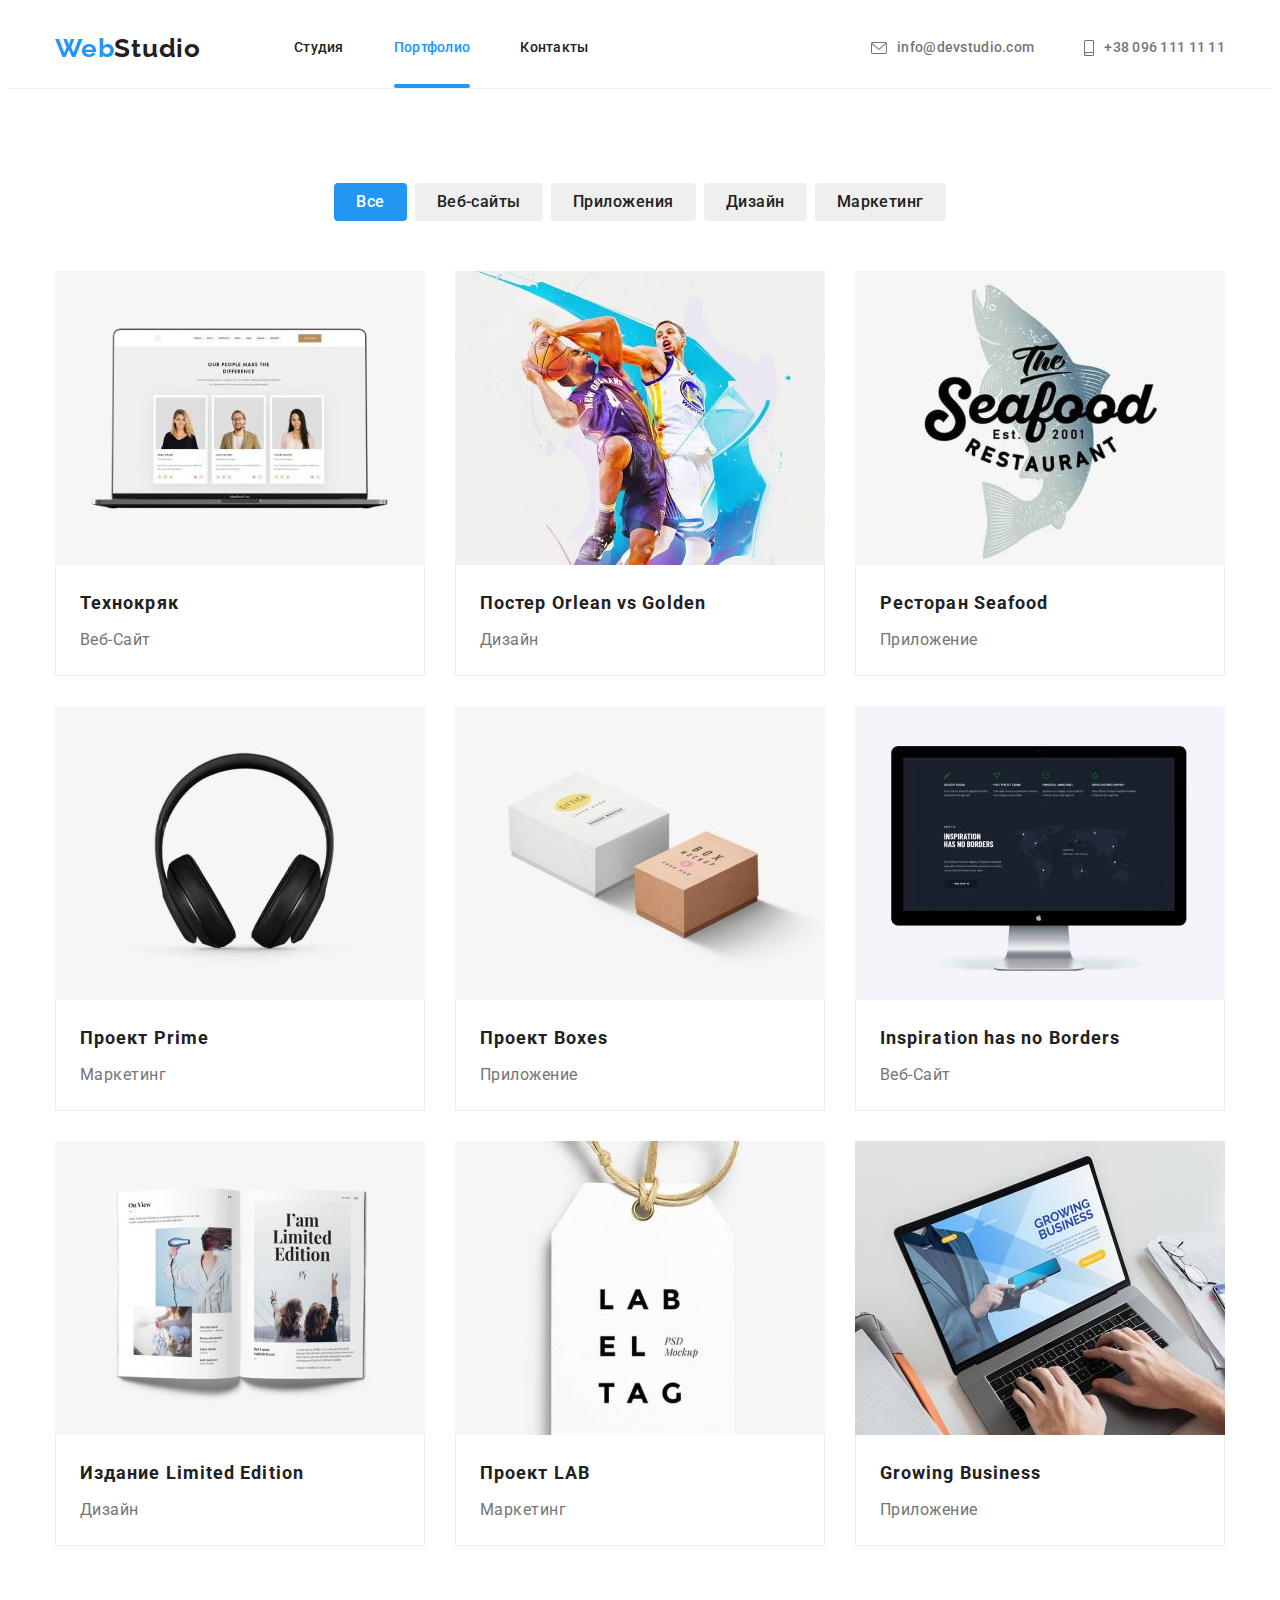
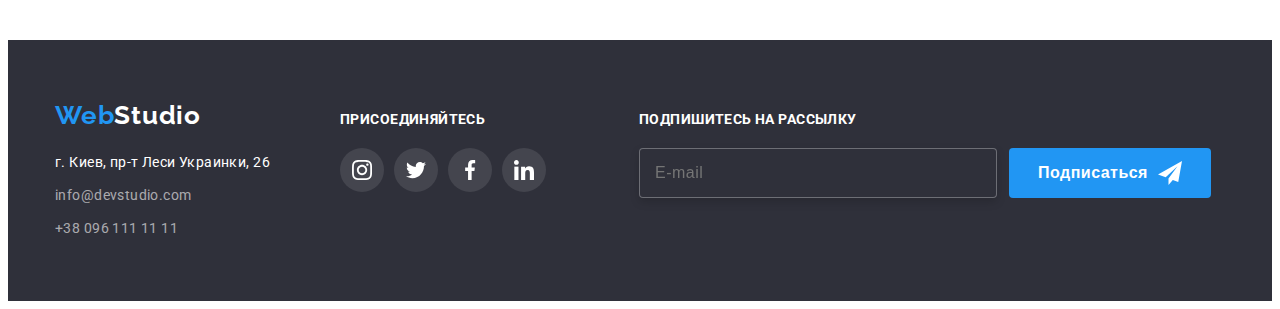
==== commit 02edba5f: "18271506" ====
--- a/portfolio.html
+++ b/portfolio.html
@@ -18,7 +18,6 @@
       referrerpolicy="no-referrer"
     />
     <!-- Custom styles -->
-    <!-- <link rel="stylesheet" href="./css/styles.css" /> -->
     <link rel="stylesheet" href="./css/main.min.css" />
     <title>Module 08</title>
   </head>
@@ -89,11 +88,35 @@
             <li class="portfolio-card">
               <a href="/" class="portfolio-card__link">
                 <div class="overlay-thumb">
-                  <img
-                    src="./images/portfolio/image_1.jpg"
-                    alt="project-1"
-                    width="100%"
-                  />
+                  <picture>
+                    <source 
+                      media="(min-width: 1200px)" 
+                      srcset="
+                        ./images/portfolio/image-1_md.jpg    1x,
+                        ./images/portfolio/image-1_md@2x.jpg 2x" 
+                      type="image/jpg" />
+
+                    <source 
+                      media="(min-width: 768px)" 
+                      srcset="
+                        ./images/portfolio/image-1_sm.jpg    1x,
+                        ./images/portfolio/image-1_sm@2x.jpg 2x" 
+                      type="image/jpg" />
+
+                      <source 
+                      media="(max-width: 767px)" 
+                      srcset="
+                        ./images/portfolio/image-1_lg.jpg    1x,
+                        ./images/portfolio/image-1_lg@2x.jpg 2x" 
+                      type="image/jpg" />
+
+                      <img
+                      src="./images/portfolio/image-1_md.jpg"
+                      alt=""
+                      width="auto"
+                      loading="lazy"/>
+                  </picture>
+
                   <p class="overlay-thumb__text">
                     Ресурс предлагает комплексные предложения с разным уровнем
                     функционала и сервисов. Все это позволит посетителю получить
@@ -110,11 +133,34 @@
             <li class="portfolio-card">
               <a href="/" class="portfolio-card__link">
                 <div class="overlay-thumb">
-                  <img
-                    src="./images/portfolio/image_2.jpg"
-                    alt="project-2"
-                    width="100%"
-                  />
+                  <picture>
+                    <source 
+                      media="(min-width: 1200px)" 
+                      srcset="
+                        ./images/portfolio/image-2_md.jpg    1x,
+                        ./images/portfolio/image-2_md@2x.jpg 2x" 
+                      type="image/jpg" />
+
+                    <source 
+                      media="(min-width: 768px)" 
+                      srcset="
+                        ./images/portfolio/image-2_sm.jpg    1x,
+                        ./images/portfolio/image-2_sm@2x.jpg 2x" 
+                      type="image/jpg" />
+
+                      <source 
+                      media="(max-width: 767px)" 
+                      srcset="
+                        ./images/portfolio/image-2_lg.jpg    1x,
+                        ./images/portfolio/image-2_lg@2x.jpg 2x" 
+                      type="image/jpg" />
+
+                      <img
+                      src="./images/portfolio/image-2_md.jpg"
+                      alt=""
+                      width="auto"
+                      loading="lazy"/>
+                  </picture>
                   <p class="overlay-thumb__text">
                     Ресурс предлагает комплексные предложения с разным уровнем
                     функционала и сервисов. Все это позволит посетителю получить
@@ -133,11 +179,34 @@
             <li class="portfolio-card">
               <a href="/" class="portfolio-card__link">
                 <div class="overlay-thumb">
-                  <img
-                    src="./images/portfolio/image_3.jpg"
-                    alt="project-3"
-                    width="100%"
-                  />
+                  <picture>
+                    <source 
+                      media="(min-width: 1200px)" 
+                      srcset="
+                        ./images/portfolio/image-3_md.jpg    1x,
+                        ./images/portfolio/image-3_md@2x.jpg 2x" 
+                      type="image/jpg" />
+
+                    <source 
+                      media="(min-width: 768px)" 
+                      srcset="
+                        ./images/portfolio/image-3_sm.jpg    1x,
+                        ./images/portfolio/image-3_sm@2x.jpg 2x" 
+                      type="image/jpg" />
+
+                      <source 
+                      media="(max-width: 767px)" 
+                      srcset="
+                        ./images/portfolio/image-3_lg.jpg    1x,
+                        ./images/portfolio/image-3_lg@2x.jpg 2x" 
+                      type="image/jpg" />
+
+                      <img
+                      src="./images/portfolio/image-3_md.jpg"
+                      alt=""
+                      width="auto"
+                      loading="lazy"/>
+                  </picture>
                   <p class="overlay-thumb__text">
                     Ресурс предлагает комплексные предложения с разным уровнем
                     функционала и сервисов. Все это позволит посетителю получить
@@ -156,11 +225,34 @@
             <li class="portfolio-card">
               <a href="/" class="portfolio-card__link">
                 <div class="overlay-thumb">
-                  <img
-                    src="./images/portfolio/image_4.jpg"
-                    alt="project-4"
-                    width="100%"
-                  />
+                  <picture>
+                    <source 
+                      media="(min-width: 1200px)" 
+                      srcset="
+                        ./images/portfolio/image-4_md.jpg    1x,
+                        ./images/portfolio/image-4_md@2x.jpg 2x" 
+                      type="image/jpg" />
+
+                    <source 
+                      media="(min-width: 768px)" 
+                      srcset="
+                        ./images/portfolio/image-4_sm.jpg    1x,
+                        ./images/portfolio/image-4_sm@2x.jpg 2x" 
+                      type="image/jpg" />
+
+                      <source 
+                      media="(max-width: 767px)" 
+                      srcset="
+                        ./images/portfolio/image-4_lg.jpg    1x,
+                        ./images/portfolio/image-4_lg@2x.jpg 2x" 
+                      type="image/jpg" />
+
+                      <img
+                      src="./images/portfolio/image-4_md.jpg"
+                      alt=""
+                      width="auto"
+                      loading="lazy"/>
+                  </picture>
                   <p class="overlay-thumb__text">
                     Ресурс предлагает комплексные предложения с разным уровнем
                     функционала и сервисов. Все это позволит посетителю получить
@@ -179,11 +271,34 @@
             <li class="portfolio-card">
               <a href="/" class="portfolio-card__link">
                 <div class="overlay-thumb">
-                  <img
-                    src="./images/portfolio/image_5.jpg"
-                    alt="project-5"
-                    width="100%"
-                  />
+                  <picture>
+                    <source 
+                      media="(min-width: 1200px)" 
+                      srcset="
+                        ./images/portfolio/image-5_md.jpg    1x,
+                        ./images/portfolio/image-5_md@2x.jpg 2x" 
+                      type="image/jpg" />
+
+                    <source 
+                      media="(min-width: 768px)" 
+                      srcset="
+                        ./images/portfolio/image-5_sm.jpg    1x,
+                        ./images/portfolio/image-5_sm@2x.jpg 2x" 
+                      type="image/jpg" />
+
+                      <source 
+                      media="(max-width: 767px)" 
+                      srcset="
+                        ./images/portfolio/image-5_lg.jpg    1x,
+                        ./images/portfolio/image-5_lg@2x.jpg 2x" 
+                      type="image/jpg" />
+
+                      <img
+                      src="./images/portfolio/image-5_md.jpg"
+                      alt=""
+                      width="auto"
+                      loading="lazy"/>
+                  </picture>
                   <p class="overlay-thumb__text">
                     Ресурс предлагает комплексные предложения с разным уровнем
                     функционала и сервисов. Все это позволит посетителю получить
@@ -202,11 +317,34 @@
             <li class="portfolio-card">
               <a href="/" class="portfolio-card__link">
                 <div class="overlay-thumb">
-                  <img
-                    src="./images/portfolio/image_6.jpg"
-                    alt="project-6"
-                    width="100%"
-                  />
+                  <picture>
+                    <source 
+                      media="(min-width: 1200px)" 
+                      srcset="
+                        ./images/portfolio/image-6_md.jpg    1x,
+                        ./images/portfolio/image-6_md@2x.jpg 2x" 
+                      type="image/jpg" />
+
+                    <source 
+                      media="(min-width: 768px)" 
+                      srcset="
+                        ./images/portfolio/image-6_sm.jpg    1x,
+                        ./images/portfolio/image-6_sm@2x.jpg 2x" 
+                      type="image/jpg" />
+
+                      <source 
+                      media="(max-width: 767px)" 
+                      srcset="
+                        ./images/portfolio/image-6_lg.jpg    1x,
+                        ./images/portfolio/image-6_lg@2x.jpg 2x" 
+                      type="image/jpg" />
+
+                      <img
+                      src="./images/portfolio/image-6_md.jpg"
+                      alt=""
+                      width="auto"
+                      loading="lazy"/>
+                  </picture>
                   <p class="overlay-thumb__text">
                     Ресурс предлагает комплексные предложения с разным уровнем
                     функционала и сервисов. Все это позволит посетителю получить
@@ -225,11 +363,34 @@
             <li class="portfolio-card">
               <a href="/" class="portfolio-card__link">
                 <div class="overlay-thumb">
-                  <img
-                    src="./images/portfolio/image_7.jpg"
-                    alt="project-7"
-                    width="100%"
-                  />
+                  <picture>
+                    <source 
+                      media="(min-width: 1200px)" 
+                      srcset="
+                        ./images/portfolio/image-7_md.jpg    1x,
+                        ./images/portfolio/image-7_md@2x.jpg 2x" 
+                      type="image/jpg" />
+
+                    <source 
+                      media="(min-width: 768px)" 
+                      srcset="
+                        ./images/portfolio/image-7_sm.jpg    1x,
+                        ./images/portfolio/image-7_sm@2x.jpg 2x" 
+                      type="image/jpg" />
+
+                      <source 
+                      media="(max-width: 767px)" 
+                      srcset="
+                        ./images/portfolio/image-7_lg.jpg    1x,
+                        ./images/portfolio/image-7_lg@2x.jpg 2x" 
+                      type="image/jpg" />
+
+                      <img
+                      src="./images/portfolio/image-7_md.jpg"
+                      alt=""
+                      width="auto"
+                      loading="lazy"/>
+                  </picture>
                   <p class="overlay-thumb__text">
                     Ресурс предлагает комплексные предложения с разным уровнем
                     функционала и сервисов. Все это позволит посетителю получить
@@ -248,11 +409,34 @@
             <li class="portfolio-card">
               <a href="/" class="portfolio-card__link">
                 <div class="overlay-thumb">
-                  <img
-                    src="./images/portfolio/image_8.jpg"
-                    alt="project-8"
-                    width="100%"
-                  />
+                  <picture>
+                    <source 
+                      media="(min-width: 1200px)" 
+                      srcset="
+                        ./images/portfolio/image-8_md.jpg    1x,
+                        ./images/portfolio/image-8_md@2x.jpg 2x" 
+                      type="image/jpg" />
+
+                    <source 
+                      media="(min-width: 768px)" 
+                      srcset="
+                        ./images/portfolio/image-8_sm.jpg    1x,
+                        ./images/portfolio/image-8_sm@2x.jpg 2x" 
+                      type="image/jpg" />
+
+                      <source 
+                      media="(max-width: 767px)" 
+                      srcset="
+                        ./images/portfolio/image-8_lg.jpg    1x,
+                        ./images/portfolio/image-8_lg@2x.jpg 2x" 
+                      type="image/jpg" />
+
+                      <img
+                      src="./images/portfolio/image-8_md.jpg"
+                      alt=""
+                      width="auto"
+                      loading="lazy"/>
+                  </picture>
                   <p class="overlay-thumb__text">
                     Ресурс предлагает комплексные предложения с разным уровнем
                     функционала и сервисов. Все это позволит посетителю получить
@@ -271,11 +455,34 @@
             <li class="portfolio-card">
               <a href="/" class="portfolio-card__link">
                 <div class="overlay-thumb">
-                  <img
-                    src="./images/portfolio/image_9.jpg"
-                    alt="project-9"
-                    width="100%"
-                  />
+                  <picture>
+                    <source 
+                      media="(min-width: 1200px)" 
+                      srcset="
+                        ./images/portfolio/image-9_md.jpg    1x,
+                        ./images/portfolio/image-9_md@2x.jpg 2x" 
+                      type="image/jpg" />
+
+                    <source 
+                      media="(min-width: 768px)" 
+                      srcset="
+                        ./images/portfolio/image-9_sm.jpg    1x,
+                        ./images/portfolio/image-9_sm@2x.jpg 2x" 
+                      type="image/jpg" />
+
+                      <source 
+                      media="(max-width: 767px)" 
+                      srcset="
+                        ./images/portfolio/image-9_lg.jpg    1x,
+                        ./images/portfolio/image-9_lg@2x.jpg 2x" 
+                      type="image/jpg" />
+
+                      <img
+                      src="./images/portfolio/image-9_md.jpg"
+                      alt=""
+                      width="auto"
+                      loading="lazy"/>
+                  </picture>
                   <p class="overlay-thumb__text">
                     Ресурс предлагает комплексные предложения с разным уровнем
                     функционала и сервисов. Все это позволит посетителю получить
--- a/css/main.min.css
+++ b/css/main.min.css
@@ -1,2 +1,2 @@
-:root{--primary-text-color: #757575;--primary-title-color: #212121;--icon-color: #AFB1B8;--primary-button-color: #2196F3;--accent-color: #188CE8;--primary-transition-durat: 250ms;--primary-transition-timing-function: cubic-bezier(0.4, 0, 0.2, 1)}.visually-hidden{position:absolute;white-space:nowrap;width:1px;height:1px;overflow:hidden;border:0;padding:0;clip:rect(0 0 0 0);-webkit-clip-path:inset(50%);clip-path:inset(50%);margin:-1px}body{font-family:'Roboto', 'sans-serif';color:var(--primary-text-color)}*,::after,::before{-webkit-box-sizing:border-box;box-sizing:border-box}h1,h2,h3,p{margin:0;padding:0}ul{list-style:none;margin:0;padding:0}img{display:block;max-width:100%;height:auto}.container{padding-left:15px;padding-right:15px;margin:0 auto}@media screen and (min-width: 480px){.container{width:480px}}@media screen and (min-width: 768px){.container{width:768px}}@media screen and (min-width: 1200px){.container{width:1200px}}@media screen and (max-width: 1199.98px){.section{padding-top:60px;padding-bottom:60px}}@media screen and (min-width: 1200px){.section{padding-top:94px;padding-bottom:94px}}.section-title{font-size:36px;line-height:1.17;letter-spacing:.03em;text-align:center;color:var(--primary-title-color);margin-bottom:50px}.section-title::first-letter{text-transform:capitalize}@media screen and (max-width: 1199.98px){.section-title{font-size:28px;line-height:1.17;letter-spacing:.03em;margin-bottom:30px}}.logo{text-decoration:none;font-family:'Raleway';font-style:normal;font-weight:700;font-size:26px;line-height:1.19;letter-spacing:.03em;color:var(--primary-button-color);padding-top:24px;padding-bottom:24px;-webkit-transition-property:color, -webkit-text-decoration-color;transition-property:color, -webkit-text-decoration-color;transition-property:text-decoration-color, color;transition-property:text-decoration-color, color, -webkit-text-decoration-color;-webkit-transition-duration:var(--primary-transition-durat);transition-duration:var(--primary-transition-durat);-webkit-transition-timing-function:var(--primary-transition-timing-function);transition-timing-function:var(--primary-transition-timing-function)}@media screen and (max-width: 1199.98px){.logo{font-size:24px;text-align:center}}.logo__header{color:var(--primary-title-color)}.logo__text:hover,.logo__text:focus{-webkit-text-decoration-color:var(--accent-color);text-decoration-color:var(--accent-color);color:var(--accent-color)}.logo__footer{display:block;padding:0;margin-bottom:20px}.logo__footer-acent{color:#FFFFFF}.site-nav{display:-webkit-box;display:-ms-flexbox;display:flex;-webkit-box-align:center;-ms-flex-align:center;align-items:center;-webkit-box-pack:center;-ms-flex-pack:center;justify-content:center}.site-nav__list{display:-webkit-box;display:-ms-flexbox;display:flex;margin-left:93px}@media screen and (max-width: 767.98px){.site-nav__list{display:none}}@media screen and (max-width: 1199.98px){.site-nav__list{margin-left:88px}}.site-nav__item{position:relative}.link{text-decoration:none;font-family:'Roboto';font-style:normal;font-weight:500;font-size:14px;line-height:1.14;letter-spacing:.02em;color:var(--primary-title-color);display:block;-webkit-transition-property:color;transition-property:color;-webkit-transition-duration:var(--primary-transition-durat);transition-duration:var(--primary-transition-durat);-webkit-transition-timing-function:var(--primary-transition-timing-function);transition-timing-function:var(--primary-transition-timing-function);padding-top:32px;padding-bottom:32px}.link:hover,.link:focus{-webkit-text-decoration-color:var(--accent-color);text-decoration-color:var(--accent-color);color:var(--accent-color)}.link_acent{color:var(--primary-button-color)}.link_acent::after{position:absolute;bottom:0;display:block;content:"";width:100%;height:4px;border-radius:2px;background:var(--primary-button-color)}.header__mail,.header__phone{display:-webkit-inline-box;display:-ms-inline-flexbox;display:inline-flex;-webkit-box-align:center;-ms-flex-align:center;align-items:center;color:var(--primary-text-color);text-transform:lowercase}@media screen and (max-width: 1199.98px){.header__mail,.header__phone{padding:0;font-weight:500;font-size:12px;line-height:1.14;letter-spacing:.02em}}.contacts{display:-webkit-box;display:-ms-flexbox;display:flex;margin-left:auto}@media screen and (max-width: 767.98px){.contacts{display:none}}@media screen and (max-width: 1199.98px){.contacts{-webkit-box-orient:vertical;-webkit-box-direction:normal;-ms-flex-direction:column;flex-direction:column}}.site-nav__item:nth-last-child(-n+2){margin-left:50px}.contacts .contacts__item+.contacts__item{margin-left:50px}@media screen and (max-width: 1199.98px){.contacts .contacts__item+.contacts__item{margin:0;padding:0}}@media screen and (max-width: 1199.98px){.contacts__item:nth-child(1){margin-bottom:10px}}.contacts__icon{fill:currentColor;margin-right:10px}@media screen and (max-width: 1199.98px){.contacts__icon{zoom:0.875}}.mobile-menu{position:fixed;top:0;left:0;width:100%;height:100%;padding:48px 40px;display:-webkit-box;display:-ms-flexbox;display:flex;-webkit-box-orient:vertical;-webkit-box-direction:normal;-ms-flex-direction:column;flex-direction:column;background-color:#fff}@media screen and (min-width: 1200px){.mobile-menu{display:none}}@media screen and (min-width: 768px) and (max-width: 1199.98px){.mobile-menu{display:none}}.mobile-nav__item:first-child{margin-bottom:36px}.mobile-nav__item:nth-child(2){margin-bottom:32px}.mobile-nav__link{text-decoration:none;font-family:'Roboto';font-style:normal;font-weight:500;font-size:40px;line-height:1.17;letter-spacing:.02em;color:var(--primary-title-color);-webkit-transition-property:color;transition-property:color;-webkit-transition-duration:var(--primary-transition-durat);transition-duration:var(--primary-transition-durat);-webkit-transition-timing-function:var(--primary-transition-timing-function);transition-timing-function:var(--primary-transition-timing-function)}.mobile-contacts{margin-top:auto;margin-bottom:64px}.mobile-contacts__item:first-child{margin-bottom:32px}.mobile-contacts__phone{text-decoration:none;font-family:'Roboto';font-style:normal;font-weight:500;font-size:34px;line-height:1.17;letter-spacing:.02em;color:var(--primary-button-color)}.mobile-contacts__mail{text-decoration:none;font-family:'Roboto';font-style:normal;font-weight:500;font-size:24px;line-height:1.17;letter-spacing:.02em;color:var(--primary-text-color)}.mobile-socials{display:-webkit-box;display:-ms-flexbox;display:flex}.mobile-socials__item{padding:0 10px;border-left:1px solid rgba(33,33,33,0.2)}.mobile-socials__item:first-child{padding-left:0;border-left:none}.mobile-socials__link{text-decoration:none;font-family:'Roboto';font-style:normal;font-weight:500;font-size:18px;line-height:1.22;letter-spacing:.02em;color:var(--primary-button-color)}.hero__button{font-family:'Roboto';font-style:normal;font-weight:700;font-size:16px;line-height:1.88;letter-spacing:.06em;border:none;border-radius:4px;background-color:var(--primary-button-color);color:#FFFFFF;cursor:pointer;padding:10px 32px;-webkit-transition-property:background-color, color;transition-property:background-color, color;-webkit-transition-duration:var(--primary-transition-durat);transition-duration:var(--primary-transition-durat);-webkit-transition-timing-function:var(--primary-transition-timing-function);transition-timing-function:var(--primary-transition-timing-function)}.hero__button:hover,.hero__button:focus{color:var(--accent-color);background-color:#FFFFFF}.modal__button-close{position:absolute;top:8px;right:8px;display:-webkit-box;display:-ms-flexbox;display:flex;-webkit-box-pack:center;-ms-flex-pack:center;justify-content:center;-webkit-box-align:center;-ms-flex-align:center;align-items:center;width:30px;height:30px;color:#000;border:1px solid rgba(0,0,0,0.1);background-color:#FFFFFF;border-radius:50%;cursor:pointer;-webkit-transition-property:background-color;transition-property:background-color;-webkit-transition-duration:var(--primary-transition-durat);transition-duration:var(--primary-transition-durat);-webkit-transition-timing-function:var(--primary-transition-timing-function);transition-timing-function:var(--primary-transition-timing-function);fill:currentColor}.modal__button-close:hover,.modal__button-close:focus{color:#FFFFFF;background-color:var(--primary-button-color)}.modal-button__submit{display:-webkit-box;display:-ms-flexbox;display:flex;font-weight:700;font-size:16px;line-height:1.88;letter-spacing:.06em;cursor:pointer;color:#FFFFFF;padding:10px 55px;background:var(--primary-button-color);-webkit-box-shadow:0px 4px 4px rgba(0,0,0,0.15);box-shadow:0px 4px 4px rgba(0,0,0,0.15);border-radius:4px;border:none;margin:0 auto;-webkit-transition-property:background-color;transition-property:background-color;-webkit-transition-duration:var(--primary-transition-durat);transition-duration:var(--primary-transition-durat);-webkit-transition-timing-function:var(--primary-transition-timing-function);transition-timing-function:var(--primary-transition-timing-function)}.modal-button__submit:hover,.modal-button__submit:focus{background:var(--accent-color)}.footer-form__button{cursor:pointer;font-weight:700;font-size:16px;line-height:1.88;letter-spacing:.03em;display:-webkit-box;display:-ms-flexbox;display:flex;-webkit-box-align:center;-ms-flex-align:center;align-items:center;text-align:center;color:#FFFFFF;padding:10px 29px;background:var(--primary-button-color);border-radius:4px;border:none;-webkit-transition-property:background-color;transition-property:background-color;-webkit-transition-duration:var(--primary-transition-durat);transition-duration:var(--primary-transition-durat);-webkit-transition-timing-function:var(--primary-transition-timing-function);transition-timing-function:var(--primary-transition-timing-function)}@media screen and (max-width: 1199.98px){.footer-form__button{margin:0 auto}}.footer-form__button:hover,.footer-form__button:focus{background-color:var(--accent-color)}.filter__button{font-family:'Roboto';font-style:normal;font-weight:500;font-size:16px;line-height:1.6;letter-spacing:0.03em;cursor:pointer;border:none;border-radius:4px;padding:6px 22px;color:var(--primary-title-color);-webkit-transition-property:background-color, color, -webkit-box-shadow;transition-property:background-color, color, -webkit-box-shadow;transition-property:background-color, color, box-shadow;transition-property:background-color, color, box-shadow, -webkit-box-shadow;-webkit-transition-duration:var(--primary-transition-durat);transition-duration:var(--primary-transition-durat);-webkit-transition-timing-function:var(--primary-transition-timing-function);transition-timing-function:var(--primary-transition-timing-function)}.filter__button:hover,.filter__button:focus{background-color:var(--accent-color);color:#FFFFFF;-webkit-box-shadow:0px 3px 1px rgba(0,0,0,0.1),0px 1px 2px rgba(0,0,0,0.08),0px 2px 2px rgba(0,0,0,0.12);box-shadow:0px 3px 1px rgba(0,0,0,0.1),0px 1px 2px rgba(0,0,0,0.08),0px 2px 2px rgba(0,0,0,0.12)}.filter__button-acent{background-color:var(--primary-button-color);color:#FFFFFF}.social-networks{display:-webkit-box;display:-ms-flexbox;display:flex;-webkit-box-align:center;-ms-flex-align:center;align-items:center;-webkit-box-pack:center;-ms-flex-pack:center;justify-content:center}.social-networks__link{display:-webkit-box;display:-ms-flexbox;display:flex;-webkit-box-align:center;-ms-flex-align:center;align-items:center;-webkit-box-pack:center;-ms-flex-pack:center;justify-content:center;width:44px;height:44px;color:var(--icon-color);border-radius:50%;-webkit-transition-property:background-color, color;transition-property:background-color, color;-webkit-transition-duration:var(--primary-transition-durat);transition-duration:var(--primary-transition-durat);-webkit-transition-timing-function:var(--primary-transition-timing-function);transition-timing-function:var(--primary-transition-timing-function)}.social-networks__link:hover,.social-networks__link:focus{background-color:var(--primary-button-color);color:#FFFFFF}.social-networks__icon{fill:currentColor}.footer-social{margin-right:93px}@media screen and (max-width: 767.98px){.footer-social{margin-right:auto;margin-left:auto;margin-bottom:60px}}@media screen and (min-width: 768px) and (max-width: 1199.98px){.footer-social{margin-right:89px;margin-left:auto;margin-bottom:60px}}.footer-social__title,.footer-form__title{display:block;font-weight:700;font-size:14px;line-height:1.14;letter-spacing:.03em;text-transform:uppercase;color:#FFFFFF;margin-bottom:20px}@media screen and (max-width: 1199.98px){.footer-social__title,.footer-form__title{text-align:center}}.footer-social__list{display:-webkit-box;display:-ms-flexbox;display:flex}@media screen and (max-width: 1199.98px){.footer-social__list{-webkit-box-pack:center;-ms-flex-pack:center;justify-content:center}}.footer-social__item{margin-right:10px}.footer-social__item:nth-last-child(1){margin-right:0}.footer-social__link{display:-webkit-box;display:-ms-flexbox;display:flex;-webkit-box-align:center;-ms-flex-align:center;align-items:center;-webkit-box-pack:center;-ms-flex-pack:center;justify-content:center;width:44px;height:44px;border-radius:50%;color:#FFFFFF;background:rgba(255,255,255,0.1);-webkit-transition-property:background-color;transition-property:background-color;-webkit-transition-duration:var(--primary-transition-durat);transition-duration:var(--primary-transition-durat);-webkit-transition-timing-function:var(--primary-transition-timing-function);transition-timing-function:var(--primary-transition-timing-function)}.footer-social__link:hover,.footer-social__link:focus{background-color:var(--primary-button-color)}.footer-social__icon{fill:currentColor}.backdrop{position:fixed;top:0;left:0;z-index:3;width:100%;height:100%;background:rgba(0,0,0,0.2);-webkit-transition:opacity var(--primary-transition-durat) var(--primary-transition-timing-function);transition:opacity var(--primary-transition-durat) var(--primary-transition-timing-function)}.is-hidden{opacity:0;pointer-events:none}.modal{position:absolute;padding:40px;top:50%;left:50%;width:528px;height:581px;background-color:#FFFFFF;-webkit-box-shadow:0px 1px 3px rgba(0,0,0,0.12),0px 1px 1px rgba(0,0,0,0.14),0px 2px 1px rgba(0,0,0,0.2);box-shadow:0px 1px 3px rgba(0,0,0,0.12),0px 1px 1px rgba(0,0,0,0.14),0px 2px 1px rgba(0,0,0,0.2);border-radius:4px;opacity:1;-webkit-transform:translate(-50%, -50%) scale(1);transform:translate(-50%, -50%) scale(1);-webkit-transition:opacity var(--primary-transition-durat) var(--primary-transition-timing-function),-webkit-transform var(--primary-transition-durat) var(--primary-transition-timing-function);transition:opacity var(--primary-transition-durat) var(--primary-transition-timing-function),-webkit-transform var(--primary-transition-durat) var(--primary-transition-timing-function);transition:transform var(--primary-transition-durat) var(--primary-transition-timing-function),opacity var(--primary-transition-durat) var(--primary-transition-timing-function);transition:transform var(--primary-transition-durat) var(--primary-transition-timing-function),opacity var(--primary-transition-durat) var(--primary-transition-timing-function),-webkit-transform var(--primary-transition-durat) var(--primary-transition-timing-function)}.modal-form{width:100%;display:block}.modal-form__title{font-weight:700;font-size:20px;line-height:1.15;letter-spacing:0.03em;color:var(--primary-title-color);text-align:center;margin-bottom:12px}.modal-form__label{position:relative;display:-webkit-box;display:-ms-flexbox;display:flex;-webkit-box-orient:vertical;-webkit-box-direction:normal;-ms-flex-direction:column;flex-direction:column;width:100%;font-weight:400;font-size:12px;line-height:1.17;letter-spacing:0.01em;color:var(--primary-text-color);margin-bottom:10px}.modal-form__label:nth-child(5){margin-bottom:20px}.modal-form__label:focus-within .modal-form__input{outline:0;border-color:var(--primary-button-color)}.modal-form__label:focus-within .modal-form__icon{color:var(--primary-button-color)}.modal-form__label:hover .modal-form__icon,.modal-form__label:focus .modal-form__icon{color:var(--primary-button-color)}.modal-form__input{width:100%;font-weight:400;font-size:14px;line-height:1.14;letter-spacing:0.01em;color:var(--primary-title-color);padding:12px 16px;padding-left:42px;margin-top:4px;cursor:pointer;border:1px solid rgba(33,33,33,0.2);border-radius:4px;-webkit-transition:border-color var(--primary-transition-durat) var(--primary-transition-timing-function);transition:border-color var(--primary-transition-durat) var(--primary-transition-timing-function)}.modal-form__input:hover,.modal-form__input:focus{border-color:var(--primary-button-color)}.modal-form__icon{fill:currentColor;position:absolute;left:12px;bottom:13px;color:var(--primary-title-color);-webkit-transition:border-color var(--primary-transition-durat) var(--primary-transition-timing-function);transition:border-color var(--primary-transition-durat) var(--primary-transition-timing-function)}.comments{padding-left:12px}.comments::-webkit-input-placeholder{color:rgba(117,117,117,0.5)}.comments:-ms-input-placeholder{color:rgba(117,117,117,0.5)}.comments::-ms-input-placeholder{color:rgba(117,117,117,0.5)}.comments::placeholder{color:rgba(117,117,117,0.5)}.checkbox-policy{display:-webkit-box;display:-ms-flexbox;display:flex;-webkit-box-align:center;-ms-flex-align:center;align-items:center;-webkit-box-pack:center;-ms-flex-pack:center;justify-content:center;cursor:pointer;font-size:14px;line-height:1.71;letter-spacing:0.3em;margin-bottom:30px}.checkbox-policy:checked+.checkbox-policy__icon{background-color:var(--primary-button-color);border-color:var(--primary-button-color);background-origin:border-box}.checkbox-policy:focus+.checkbox-policy__icon{border-color:var(--accent-color)}.checkbox-policy:hover+.checkbox-policy__icon{border-color:var(--accent-color)}.checkbox-policy__icon{width:16px;height:15px;margin-right:7px;fill:currentColor;color:#FFFFFF;border:2px solid var(--primary-title-color);border-radius:2px;-webkit-transition:var(--primary-transition-durat);transition:var(--primary-transition-durat);-webkit-transition-timing-function:var(--primary-transition-timing-function);transition-timing-function:var(--primary-transition-timing-function)}.checkbox-policy__title{font-weight:400;font-size:14px;line-height:1.71;letter-spacing:0.03em;color:var(--primary-text-color)}.checkbox-policy__link{color:var(--primary-button-color)}.footer-form{display:-webkit-box;display:-ms-flexbox;display:flex;-webkit-box-align:end;-ms-flex-align:end;align-items:flex-end}@media screen and (max-width: 1199.98px){.footer-form{-webkit-box-orient:vertical;-webkit-box-direction:normal;-ms-flex-direction:column;flex-direction:column}}@media screen and (min-width: 768px) and (max-width: 1199.98px){.footer-form{margin:0 auto}}.footer-form__label{width:358px;margin-right:12px}@media screen and (max-width: 1199.98px){.footer-form__label{margin:0;width:450px}}.footer-form__input{cursor:pointer;font-weight:400;font-size:16px;line-height:1.25;letter-spacing:.03em;width:inherit;color:rgba(255,255,255,0.6);border:1px solid rgba(255,255,255,0.3);-webkit-filter:drop-shadow(0px 4px 4px rgba(0,0,0,0.15));filter:drop-shadow(0px 4px 4px rgba(0,0,0,0.15));border-radius:4px;background-color:#2F303A;padding:14px 14px 14px 15px}@media screen and (max-width: 1199.98px){.footer-form__input{margin-bottom:20px}}.footer-form__icon{fill:currentColor;margin-left:10px}.filter__list{list-style:none;display:-webkit-box;display:-ms-flexbox;display:flex;-webkit-box-align:center;-ms-flex-align:center;align-items:center;-webkit-box-pack:center;-ms-flex-pack:center;justify-content:center;margin-bottom:50px}@media screen and (max-width: 767.98px){.filter__list{-ms-flex-wrap:wrap;flex-wrap:wrap;-webkit-box-pack:start;-ms-flex-pack:start;justify-content:flex-start;margin-bottom:40px}}.filter__item{text-align:left;margin-right:8px}.filter__item:last-child{margin-right:0}@media screen and (max-width: 767.98px){.filter__item:nth-child(-n+3){margin-bottom:15px}}.header{background-color:#FFFFFF;border-bottom:1px solid #ECECEC}.header__container{display:-webkit-box;display:-ms-flexbox;display:flex;-webkit-box-align:center;-ms-flex-align:center;align-items:center}.hero{text-align:center;padding-top:200px;padding-bottom:200px}@media screen and (max-width: 1199.98px){.hero{padding-top:118px;padding-bottom:118px}}.hero__overlay{max-width:1600px;height:600px;margin-left:auto;margin-right:auto;background-image:-webkit-gradient(linear, left top, right top, from(rgba(47,48,58,0.4)), to(rgba(47,48,58,0.4))),url(../images/hero/hero.jpg);background-image:linear-gradient(to right, rgba(47,48,58,0.4), rgba(47,48,58,0.4)),url(../images/hero/hero.jpg);background-repeat:no-repeat;background-size:cover;background-position:center;background-color:#2F303A}@media screen and (min-width: 768px) and (max-width: 1199.98px){.hero__overlay{background-image:-webkit-gradient(linear, left top, right top, from(rgba(47,48,58,0.4)), to(rgba(47,48,58,0.4))),url(../images/hero/hero-tab.jpg);background-image:linear-gradient(to right, rgba(47,48,58,0.4), rgba(47,48,58,0.4)),url(../images/hero/hero-tab.jpg);max-width:768px;height:400px}}@media screen and (max-width: 767.98px){.hero__overlay{background-image:-webkit-gradient(linear, left top, right top, from(rgba(47,48,58,0.4)), to(rgba(47,48,58,0.4))),url(../images/hero/hero-mob.jpg);background-image:linear-gradient(to right, rgba(47,48,58,0.4), rgba(47,48,58,0.4)),url(../images/hero/hero-mob.jpg);max-width:480px;height:400px}}.hero__title{font-weight:900;font-size:44px;line-height:1.36;letter-spacing:.06em;text-transform:uppercase;color:#FFFFFF;margin-bottom:30px}@media screen and (max-width: 1199.98px){.hero__title{font-weight:900;font-size:26px;line-height:1.62;letter-spacing:.06em}}.offers{padding-top:0}@media screen and (max-width: 1199.98px){.offers{display:none}}.offers__list{display:-webkit-box;display:-ms-flexbox;display:flex;-webkit-box-pack:justify;-ms-flex-pack:justify;justify-content:space-between;padding-left:0}.offers__item{padding-left:0;display:-webkit-box;display:-ms-flexbox;display:flex;margin-right:30px;position:relative}.offers__item:nth-child(3n){margin-right:0px}.offers__image{display:block;max-width:100%}.offers__text{position:absolute;display:-webkit-box;display:-ms-flexbox;display:flex;-webkit-box-align:center;-ms-flex-align:center;align-items:center;-webkit-box-pack:center;-ms-flex-pack:center;justify-content:center;bottom:0;left:0;width:100%;height:70px;font-weight:700;font-size:14px;line-height:1.14;text-transform:uppercase;color:#FFFFFF;background-image:-webkit-gradient(linear, left top, right top, from(rgba(47,48,58,0.8)), to(rgba(47,48,58,0.8)));background-image:linear-gradient(to right, rgba(47,48,58,0.8), rgba(47,48,58,0.8))}.team{background-color:#F5F4FA}.team-cards{list-style:none;display:-webkit-box;display:-ms-flexbox;display:flex;-ms-flex-wrap:wrap;flex-wrap:wrap}.team-cards__item{border-radius:0px 0px 4px 4px;background-color:#FFFFFF}@media screen and (max-width: 767.98px){.team-cards__item{width:450px}.team-cards__item:nth-child(-n+3){margin-bottom:30px}}@media screen and (min-width: 768px) and (max-width: 1199.98px){.team-cards__item{width:354px}.team-cards__item:nth-child(odd){margin-right:30px}.team-cards__item:nth-child(-n+2){margin-bottom:30px}}@media screen and (min-width: 1200px){.team-cards__item{width:270px;margin-right:30px}.team-cards__item:nth-child(4n){margin-right:0}}.team-member{padding:30px;-webkit-box-shadow:0px 1px 3px rgba(0,0,0,0.12),0px 1px 1px rgba(0,0,0,0.14),0px 2px 1px rgba(0,0,0,0.2);box-shadow:0px 1px 3px rgba(0,0,0,0.12),0px 1px 1px rgba(0,0,0,0.14),0px 2px 1px rgba(0,0,0,0.2);border-radius:0px 0px 4px 4px}.team-member__name{font-weight:500;font-size:16px;line-height:1.19;letter-spacing:.03em;text-align:center;text-transform:capitalize;color:var(--primary-title-color);margin-bottom:10px}.team-member__position{font-size:16px;line-height:1.19;letter-spacing:.03em;text-align:center;margin-bottom:16px}.client-list{display:-webkit-box;display:-ms-flexbox;display:flex;-ms-flex-wrap:wrap;flex-wrap:wrap;-webkit-box-align:center;-ms-flex-align:center;align-items:center;-webkit-box-pack:center;-ms-flex-pack:center;justify-content:center}.client-card{display:-webkit-box;display:-ms-flexbox;display:flex;-webkit-box-align:center;-ms-flex-align:center;align-items:center;-webkit-box-pack:center;-ms-flex-pack:center;justify-content:center}@media screen and (max-width: 767.98px){.client-card:nth-child(odd){margin-right:30px}.client-card:nth-child(-n+4){margin-bottom:30px}}@media screen and (min-width: 768px) and (max-width: 1199.98px){.client-card{margin-right:30px}.client-card:nth-child(3n){margin-right:0}.client-card:nth-child(-n+3){margin-bottom:30px}}@media screen and (min-width: 1200px){.client-card{margin-right:30px}.client-card:nth-last-child(1){margin-right:0}}.client-card__link{display:-webkit-box;display:-ms-flexbox;display:flex;width:170px;height:92px;-webkit-box-align:center;-ms-flex-align:center;align-items:center;-webkit-box-pack:center;-ms-flex-pack:center;justify-content:center;border:1px solid #AFB1B8;border-radius:4px;color:var(--icon-color);-webkit-transition-property:border, color;transition-property:border, color;-webkit-transition-duration:var(--primary-transition-durat);transition-duration:var(--primary-transition-durat);-webkit-transition-timing-function:var(--primary-transition-timing-function);transition-timing-function:var(--primary-transition-timing-function)}@media screen and (min-width: 480px){.client-card__link{width:210px}}@media screen and (min-width: 768px){.client-card__link{width:226px}}@media screen and (min-width: 1200px){.client-card__link{width:170px}}.client-card__link:hover,.client-card__link:focus{color:var(--primary-button-color);border:1px solid var(--primary-button-color)}.client-card__icon{fill:currentColor}.features__list{list-style:none;display:-webkit-box;display:-ms-flexbox;display:flex;-ms-flex-wrap:wrap;flex-wrap:wrap}@media screen and (min-width: 480px){.features__item{display:block;width:450px;margin-bottom:30px}}@media screen and (min-width: 768px){.features__item{display:block;width:354px;-ms-flex-wrap:wrap;flex-wrap:wrap}.features__item:nth-child(odd){margin-right:30px}}@media screen and (min-width: 1200px){.features__item{display:block;width:270px;-ms-flex-wrap:wrap;flex-wrap:wrap;margin-right:30px}.features__item:last-child{margin-right:0}}@media screen and (min-width: 480px){.features-image{display:-webkit-box;display:-ms-flexbox;display:flex;width:450px;height:120px;-webkit-box-align:center;-ms-flex-align:center;align-items:center;-webkit-box-pack:center;-ms-flex-pack:center;justify-content:center;background-color:#F5F4FA;border-radius:4px;margin-bottom:30px}}@media screen and (min-width: 768px){.features-image{display:-webkit-box;display:-ms-flexbox;display:flex;-ms-flex-wrap:wrap;flex-wrap:wrap;width:354px;height:120px;-webkit-box-align:center;-ms-flex-align:center;align-items:center;-webkit-box-pack:center;-ms-flex-pack:center;justify-content:center;margin-bottom:30px;background-color:#F5F4FA;border-radius:4px}}@media screen and (min-width: 1200px){.features-image{display:-webkit-box;display:-ms-flexbox;display:flex;width:270px;height:120px;-webkit-box-align:center;-ms-flex-align:center;align-items:center;-webkit-box-pack:center;-ms-flex-pack:center;justify-content:center;margin-bottom:30px;background-color:#F5F4FA;border-radius:4px}}.features-image__icon{width:70px;height:70px;margin:0}.features__title{font-size:14px;line-height:1.14;letter-spacing:.03em;text-transform:uppercase;color:var(--primary-title-color);margin-bottom:10px}@media screen and (max-width: 767.98px){.features__title{text-align:center}}.features__text{font-size:14px;line-height:1.72;letter-spacing:.03em;color:var(--primary-text-color)}.features__text::first-letter{text-transform:capitalize}.footer{background-color:#2F303A;padding-top:60px;padding-bottom:60px}@media screen and (min-width: 1200px){.footer__container{display:-webkit-box;display:-ms-flexbox;display:flex;-webkit-box-align:baseline;-ms-flex-align:baseline;align-items:baseline}}@media screen and (min-width: 768px) and (max-width: 1199.98px){.footer__container{display:-webkit-box;display:-ms-flexbox;display:flex;-ms-flex-wrap:wrap;flex-wrap:wrap;-webkit-box-align:baseline;-ms-flex-align:baseline;align-items:baseline}}@media screen and (max-width: 767.98px){.footer__container{display:-webkit-box;display:-ms-flexbox;display:flex;-webkit-box-orient:vertical;-webkit-box-direction:normal;-ms-flex-direction:column;flex-direction:column;-webkit-box-pack:center;-ms-flex-pack:center;justify-content:center;-webkit-box-align:center;-ms-flex-align:center;align-items:center}}.footer__contacts{margin-right:70px}@media screen and (max-width: 1199.98px){.footer__contacts{margin:0 auto;text-align:center;margin-bottom:60px}}@media screen and (min-width: 768px) and (max-width: 1199.98px){.footer__contacts{margin-left:76px}}.footer__address{font-family:'Roboto';font-style:normal;color:#FFFFFF;font-weight:400;font-size:14px;line-height:1.71;letter-spacing:.03em}.footer__mail,.footer__phone{display:block;font-weight:400;font-size:14px;line-height:1.71;letter-spacing:.03em;color:rgba(255,255,255,0.6);padding:0;margin-top:9px}.footer__mail:focus,.footer__mail:hover,.footer__phone:focus,.footer__phone:hover{color:var(--primary-button-color)}@media screen and (max-width: 1199.98px){.footer__mail,.footer__phone{margin-top:8px}}.portfolio-cards{list-style:none;display:-webkit-box;display:-ms-flexbox;display:flex;-ms-flex-wrap:wrap;flex-wrap:wrap}.portfolio-card{background:#FFFFFF;width:370px;margin-right:30px;margin-bottom:30px}@media screen and (min-width: 1200px){.portfolio-card:nth-child(3n){margin-right:0px}.portfolio-card:nth-last-child(-n+3){margin-bottom:0}}@media screen and (max-width: 767.98px){.portfolio-card{width:450px;margin-right:0}.portfolio-card:nth-last-child(1){margin-bottom:0}}@media screen and (min-width: 768px) and (max-width: 1199.98px){.portfolio-card{width:354px}.portfolio-card:nth-child(even){margin-right:0}.portfolio-card:nth-last-child(1){margin-bottom:0}}.portfolio-card__link{text-decoration:none;-webkit-transition-property:color, -webkit-box-shadow;transition-property:color, -webkit-box-shadow;transition-property:color, box-shadow;transition-property:color, box-shadow, -webkit-box-shadow;-webkit-transition-duration:var(--primary-transition-durat);transition-duration:var(--primary-transition-durat);-webkit-transition-timing-function:var(--primary-transition-timing-function);transition-timing-function:var(--primary-transition-timing-function)}.portfolio-card__link:hover,.portfolio-card__link:focus{-webkit-box-shadow:0px 1px 1px rgba(0,0,0,0.12),0px 4px 4px rgba(0,0,0,0.06),1px 4px 6px rgba(0,0,0,0.16);box-shadow:0px 1px 1px rgba(0,0,0,0.12),0px 4px 4px rgba(0,0,0,0.06),1px 4px 6px rgba(0,0,0,0.16)}.portfolio-card__link:hover .overlay-thumb__text,.portfolio-card__link:focus .overlay-thumb__text{-webkit-transform:translateY(0%);transform:translateY(0%)}.card-container{padding:20px 24px;border-right:1px solid #EEEEEE;border-bottom:1px solid #EEEEEE;border-left:1px solid #EEEEEE}.overlay-thumb{position:relative;overflow:hidden}.overlay-thumb__text{position:absolute;top:0;left:0;width:100%;height:100%;padding:63px 24px;font-size:18px;text-transform:none;font-weight:400;line-height:1.56;background-color:rgba(33,150,243,0.9);color:#FFFFFF;-webkit-transition:-webkit-transform 1000ms cubic-bezier(0.4, 0, 0.2, 1);transition:-webkit-transform 1000ms cubic-bezier(0.4, 0, 0.2, 1);transition:transform 1000ms cubic-bezier(0.4, 0, 0.2, 1);transition:transform 1000ms cubic-bezier(0.4, 0, 0.2, 1), -webkit-transform 1000ms cubic-bezier(0.4, 0, 0.2, 1);-webkit-transform:translateY(101%);transform:translateY(101%)}.card-container__title{font-weight:700;font-size:18px;line-height:2;letter-spacing:0.06em;color:var(--primary-title-color);margin-bottom:4px}.card-container__text{text-transform:capitalize;line-height:1.88;letter-spacing:0.03em;color:var(--primary-text-color)}
+:root{--primary-text-color: #757575;--primary-title-color: #212121;--icon-color: #AFB1B8;--primary-button-color: #2196F3;--accent-color: #188CE8;--primary-transition-durat: 250ms;--primary-transition-timing-function: cubic-bezier(0.4, 0, 0.2, 1)}.visually-hidden{position:absolute;white-space:nowrap;width:1px;height:1px;overflow:hidden;border:0;padding:0;clip:rect(0 0 0 0);-webkit-clip-path:inset(50%);clip-path:inset(50%);margin:-1px}body{font-family:'Roboto', 'sans-serif';color:var(--primary-text-color)}*,::after,::before{-webkit-box-sizing:border-box;box-sizing:border-box}h1,h2,h3,p{margin:0;padding:0}ul{list-style:none;margin:0;padding:0}img{display:block;max-width:100%;height:auto}.container{padding-left:15px;padding-right:15px;margin:0 auto}@media screen and (min-width: 480px){.container{width:480px}}@media screen and (min-width: 768px){.container{width:768px}}@media screen and (min-width: 1200px){.container{width:1200px}}@media screen and (max-width: 1199.98px){.section{padding-top:60px;padding-bottom:60px}}@media screen and (min-width: 1200px){.section{padding-top:94px;padding-bottom:94px}}.section-title{font-size:36px;line-height:1.17;letter-spacing:.03em;text-align:center;color:var(--primary-title-color);margin-bottom:50px}.section-title::first-letter{text-transform:capitalize}@media screen and (max-width: 1199.98px){.section-title{font-size:28px;line-height:1.17;letter-spacing:.03em;margin-bottom:30px}}.logo{text-decoration:none;font-family:'Raleway';font-style:normal;font-weight:700;font-size:26px;line-height:1.19;letter-spacing:.03em;color:var(--primary-button-color);padding-top:24px;padding-bottom:24px;-webkit-transition-property:color, -webkit-text-decoration-color;transition-property:color, -webkit-text-decoration-color;transition-property:text-decoration-color, color;transition-property:text-decoration-color, color, -webkit-text-decoration-color;-webkit-transition-duration:var(--primary-transition-durat);transition-duration:var(--primary-transition-durat);-webkit-transition-timing-function:var(--primary-transition-timing-function);transition-timing-function:var(--primary-transition-timing-function)}@media screen and (max-width: 1199.98px){.logo{font-size:24px;text-align:center}}.logo__header{color:var(--primary-title-color)}.logo__text:hover,.logo__text:focus{-webkit-text-decoration-color:var(--accent-color);text-decoration-color:var(--accent-color);color:var(--accent-color)}.logo__footer{display:block;padding:0;margin-bottom:20px}.logo__footer-acent{color:#FFFFFF}.site-nav{display:-webkit-box;display:-ms-flexbox;display:flex;-webkit-box-align:center;-ms-flex-align:center;align-items:center;-webkit-box-pack:center;-ms-flex-pack:center;justify-content:center}.site-nav__list{display:-webkit-box;display:-ms-flexbox;display:flex;margin-left:93px}@media screen and (max-width: 767.98px){.site-nav__list{display:none}}@media screen and (max-width: 1199.98px){.site-nav__list{margin-left:88px}}.site-nav__item{position:relative}.link{text-decoration:none;font-family:'Roboto';font-style:normal;font-weight:500;font-size:14px;line-height:1.14;letter-spacing:.02em;color:var(--primary-title-color);display:block;-webkit-transition-property:color;transition-property:color;-webkit-transition-duration:var(--primary-transition-durat);transition-duration:var(--primary-transition-durat);-webkit-transition-timing-function:var(--primary-transition-timing-function);transition-timing-function:var(--primary-transition-timing-function);padding-top:32px;padding-bottom:32px}.link:hover,.link:focus{-webkit-text-decoration-color:var(--accent-color);text-decoration-color:var(--accent-color);color:var(--accent-color)}.link_acent{color:var(--primary-button-color)}.link_acent::after{position:absolute;bottom:0;display:block;content:"";width:100%;height:4px;border-radius:2px;background:var(--primary-button-color)}.header__mail,.header__phone{display:-webkit-inline-box;display:-ms-inline-flexbox;display:inline-flex;-webkit-box-align:center;-ms-flex-align:center;align-items:center;color:var(--primary-text-color);text-transform:lowercase}@media screen and (max-width: 1199.98px){.header__mail,.header__phone{padding:0;font-weight:500;font-size:12px;line-height:1.14;letter-spacing:.02em}}.contacts{display:-webkit-box;display:-ms-flexbox;display:flex;margin-left:auto}@media screen and (max-width: 767.98px){.contacts{display:none}}@media screen and (max-width: 1199.98px){.contacts{-webkit-box-orient:vertical;-webkit-box-direction:normal;-ms-flex-direction:column;flex-direction:column}}.site-nav__item:nth-last-child(-n+2){margin-left:50px}.contacts .contacts__item+.contacts__item{margin-left:50px}@media screen and (max-width: 1199.98px){.contacts .contacts__item+.contacts__item{margin:0;padding:0}}@media screen and (max-width: 1199.98px){.contacts__item:nth-child(1){margin-bottom:10px}}.contacts__icon{fill:currentColor;margin-right:10px}@media screen and (max-width: 1199.98px){.contacts__icon{zoom:0.875}}.mobile-menu{position:fixed;top:0;left:0;width:100%;height:100%;padding:48px 40px;display:-webkit-box;display:-ms-flexbox;display:flex;-webkit-box-orient:vertical;-webkit-box-direction:normal;-ms-flex-direction:column;flex-direction:column;background-color:#fff}@media screen and (min-width: 1200px){.mobile-menu{display:none}}@media screen and (min-width: 768px) and (max-width: 1199.98px){.mobile-menu{display:none}}.mobile-nav__item:first-child{margin-bottom:36px}.mobile-nav__item:nth-child(2){margin-bottom:32px}.mobile-nav__link{text-decoration:none;font-family:'Roboto';font-style:normal;font-weight:500;font-size:40px;line-height:1.17;letter-spacing:.02em;color:var(--primary-title-color);-webkit-transition-property:color;transition-property:color;-webkit-transition-duration:var(--primary-transition-durat);transition-duration:var(--primary-transition-durat);-webkit-transition-timing-function:var(--primary-transition-timing-function);transition-timing-function:var(--primary-transition-timing-function)}.mobile-nav__acent:only-child{color:var(--primary-button-color)}.mobile-contacts{margin-top:auto;margin-bottom:64px}.mobile-contacts__item:first-child{margin-bottom:32px}.mobile-contacts__phone{text-decoration:none;font-family:'Roboto';font-style:normal;font-weight:500;font-size:34px;line-height:1.17;letter-spacing:.02em;color:var(--primary-button-color)}.mobile-contacts__mail{text-decoration:none;font-family:'Roboto';font-style:normal;font-weight:500;font-size:24px;line-height:1.17;letter-spacing:.02em;color:var(--primary-text-color)}.mobile-socials{display:-webkit-box;display:-ms-flexbox;display:flex}.mobile-socials__item{padding:0 10px;border-left:1px solid rgba(33,33,33,0.2)}.mobile-socials__item:first-child{padding-left:0;border-left:none}.mobile-socials__link{text-decoration:none;font-family:'Roboto';font-style:normal;font-weight:500;font-size:18px;line-height:1.22;letter-spacing:.02em;color:var(--primary-button-color)}.mobile-button__close{position:absolute;top:10px;right:15px;display:-webkit-box;display:-ms-flexbox;display:flex;-webkit-box-pack:center;-ms-flex-pack:center;justify-content:center;-webkit-box-align:center;-ms-flex-align:center;align-items:center;width:40px;height:40px;cursor:pointer;border:none;color:var(--primary-title-color);background-color:#fff;-webkit-transition-property:color;transition-property:color;-webkit-transition-duration:var(--primary-transition-durat);transition-duration:var(--primary-transition-durat);-webkit-transition-timing-function:var(--primary-transition-timing-function);transition-timing-function:var(--primary-transition-timing-function);fill:currentColor}.mobile-button__close:hover,.mobile-button__close:focus{color:var(--primary-button-color)}.mobile-button__open{position:absolute;top:10px;right:15px;fill:currentColor;border:none;background-color:#FFFFFF;-webkit-transition-property:color;transition-property:color;-webkit-transition-duration:var(--primary-transition-durat);transition-duration:var(--primary-transition-durat);-webkit-transition-timing-function:var(--primary-transition-timing-function);transition-timing-function:var(--primary-transition-timing-function);display:none}.mobile-button__open:hover,.mobile-button__open:focus{color:var(--primary-button-color)}@media screen and (max-width: 767.98px){.mobile-button__open{display:inline}}.hero__button{font-family:'Roboto';font-style:normal;font-weight:700;font-size:16px;line-height:1.88;letter-spacing:.06em;border:none;border-radius:4px;background-color:var(--primary-button-color);color:#FFFFFF;cursor:pointer;padding:10px 32px;-webkit-transition-property:background-color, color;transition-property:background-color, color;-webkit-transition-duration:var(--primary-transition-durat);transition-duration:var(--primary-transition-durat);-webkit-transition-timing-function:var(--primary-transition-timing-function);transition-timing-function:var(--primary-transition-timing-function)}.hero__button:hover,.hero__button:focus{color:var(--accent-color);background-color:#FFFFFF}.modal__button-close{position:absolute;top:8px;right:8px;display:-webkit-box;display:-ms-flexbox;display:flex;-webkit-box-pack:center;-ms-flex-pack:center;justify-content:center;-webkit-box-align:center;-ms-flex-align:center;align-items:center;width:30px;height:30px;color:#000;border:1px solid rgba(0,0,0,0.1);background-color:#FFFFFF;border-radius:50%;cursor:pointer;-webkit-transition-property:color;transition-property:color;-webkit-transition-duration:var(--primary-transition-durat);transition-duration:var(--primary-transition-durat);-webkit-transition-timing-function:var(--primary-transition-timing-function);transition-timing-function:var(--primary-transition-timing-function);fill:currentColor}.modal__button-close:hover,.modal__button-close:focus{color:var(--primary-button-color)}.modal-button__submit{display:-webkit-box;display:-ms-flexbox;display:flex;font-weight:700;font-size:16px;line-height:1.88;letter-spacing:.06em;cursor:pointer;color:#FFFFFF;padding:10px 55px;background:var(--primary-button-color);-webkit-box-shadow:0px 4px 4px rgba(0,0,0,0.15);box-shadow:0px 4px 4px rgba(0,0,0,0.15);border-radius:4px;border:none;margin:0 auto;-webkit-transition-property:background-color;transition-property:background-color;-webkit-transition-duration:var(--primary-transition-durat);transition-duration:var(--primary-transition-durat);-webkit-transition-timing-function:var(--primary-transition-timing-function);transition-timing-function:var(--primary-transition-timing-function)}.modal-button__submit:hover,.modal-button__submit:focus{background:var(--accent-color)}.footer-form__button{cursor:pointer;font-weight:700;font-size:16px;line-height:1.88;letter-spacing:.03em;display:-webkit-box;display:-ms-flexbox;display:flex;-webkit-box-align:center;-ms-flex-align:center;align-items:center;text-align:center;color:#FFFFFF;padding:10px 29px;background:var(--primary-button-color);border-radius:4px;border:none;-webkit-transition-property:background-color;transition-property:background-color;-webkit-transition-duration:var(--primary-transition-durat);transition-duration:var(--primary-transition-durat);-webkit-transition-timing-function:var(--primary-transition-timing-function);transition-timing-function:var(--primary-transition-timing-function)}@media screen and (max-width: 1199.98px){.footer-form__button{margin:0 auto}}.footer-form__button:hover,.footer-form__button:focus{background-color:var(--accent-color)}.filter__button{font-family:'Roboto';font-style:normal;font-weight:500;font-size:16px;line-height:1.6;letter-spacing:0.03em;cursor:pointer;border:none;border-radius:4px;padding:6px 22px;color:var(--primary-title-color);-webkit-transition-property:background-color, color, -webkit-box-shadow;transition-property:background-color, color, -webkit-box-shadow;transition-property:background-color, color, box-shadow;transition-property:background-color, color, box-shadow, -webkit-box-shadow;-webkit-transition-duration:var(--primary-transition-durat);transition-duration:var(--primary-transition-durat);-webkit-transition-timing-function:var(--primary-transition-timing-function);transition-timing-function:var(--primary-transition-timing-function)}.filter__button:hover,.filter__button:focus{background-color:var(--accent-color);color:#FFFFFF;-webkit-box-shadow:0px 3px 1px rgba(0,0,0,0.1),0px 1px 2px rgba(0,0,0,0.08),0px 2px 2px rgba(0,0,0,0.12);box-shadow:0px 3px 1px rgba(0,0,0,0.1),0px 1px 2px rgba(0,0,0,0.08),0px 2px 2px rgba(0,0,0,0.12)}.filter__button-acent{background-color:var(--primary-button-color);color:#FFFFFF}.social-networks{display:-webkit-box;display:-ms-flexbox;display:flex;-webkit-box-align:center;-ms-flex-align:center;align-items:center;-webkit-box-pack:center;-ms-flex-pack:center;justify-content:center}.social-networks__link{display:-webkit-box;display:-ms-flexbox;display:flex;-webkit-box-align:center;-ms-flex-align:center;align-items:center;-webkit-box-pack:center;-ms-flex-pack:center;justify-content:center;width:44px;height:44px;color:var(--icon-color);border-radius:50%;-webkit-transition-property:background-color, color;transition-property:background-color, color;-webkit-transition-duration:var(--primary-transition-durat);transition-duration:var(--primary-transition-durat);-webkit-transition-timing-function:var(--primary-transition-timing-function);transition-timing-function:var(--primary-transition-timing-function)}.social-networks__link:hover,.social-networks__link:focus{background-color:var(--primary-button-color);color:#FFFFFF}.social-networks__icon{fill:currentColor}.footer-social{margin-right:93px}@media screen and (max-width: 767.98px){.footer-social{margin-right:auto;margin-left:auto;margin-bottom:60px}}@media screen and (min-width: 768px) and (max-width: 1199.98px){.footer-social{margin-right:89px;margin-left:auto;margin-bottom:60px}}.footer-social__title,.footer-form__title{display:block;font-weight:700;font-size:14px;line-height:1.14;letter-spacing:.03em;text-transform:uppercase;color:#FFFFFF;margin-bottom:20px}@media screen and (max-width: 1199.98px){.footer-social__title,.footer-form__title{text-align:center}}.footer-social__list{display:-webkit-box;display:-ms-flexbox;display:flex}@media screen and (max-width: 1199.98px){.footer-social__list{-webkit-box-pack:center;-ms-flex-pack:center;justify-content:center}}.footer-social__item{margin-right:10px}.footer-social__item:nth-last-child(1){margin-right:0}.footer-social__link{display:-webkit-box;display:-ms-flexbox;display:flex;-webkit-box-align:center;-ms-flex-align:center;align-items:center;-webkit-box-pack:center;-ms-flex-pack:center;justify-content:center;width:44px;height:44px;border-radius:50%;color:#FFFFFF;background:rgba(255,255,255,0.1);-webkit-transition-property:background-color;transition-property:background-color;-webkit-transition-duration:var(--primary-transition-durat);transition-duration:var(--primary-transition-durat);-webkit-transition-timing-function:var(--primary-transition-timing-function);transition-timing-function:var(--primary-transition-timing-function)}.footer-social__link:hover,.footer-social__link:focus{background-color:var(--primary-button-color)}.footer-social__icon{fill:currentColor}.backdrop{position:fixed;top:0;left:0;z-index:1;width:100%;height:100%;background:rgba(0,0,0,0.2);-webkit-transition:opacity var(--primary-transition-durat) var(--primary-transition-timing-function);transition:opacity var(--primary-transition-durat) var(--primary-transition-timing-function)}.is-hidden{opacity:0;pointer-events:none}.modal{position:absolute;padding:40px;top:50%;left:50%;width:528px;max-height:100%;background-color:#FFFFFF;-webkit-box-shadow:0px 1px 3px rgba(0,0,0,0.12),0px 1px 1px rgba(0,0,0,0.14),0px 2px 1px rgba(0,0,0,0.2);box-shadow:0px 1px 3px rgba(0,0,0,0.12),0px 1px 1px rgba(0,0,0,0.14),0px 2px 1px rgba(0,0,0,0.2);border-radius:4px;-webkit-transform:translate(-50%, -50%) scale(1);transform:translate(-50%, -50%) scale(1);-webkit-transition:opacity var(--primary-transition-durat) var(--primary-transition-timing-function),-webkit-transform var(--primary-transition-durat) var(--primary-transition-timing-function);transition:opacity var(--primary-transition-durat) var(--primary-transition-timing-function),-webkit-transform var(--primary-transition-durat) var(--primary-transition-timing-function);transition:transform var(--primary-transition-durat) var(--primary-transition-timing-function),opacity var(--primary-transition-durat) var(--primary-transition-timing-function);transition:transform var(--primary-transition-durat) var(--primary-transition-timing-function),opacity var(--primary-transition-durat) var(--primary-transition-timing-function),-webkit-transform var(--primary-transition-durat) var(--primary-transition-timing-function)}@media screen and (max-width: 1199.98px){.modal{width:450px}}.modal-form{width:100%;display:block}.modal-form__title{font-weight:700;font-size:20px;line-height:1.15;letter-spacing:.03em;color:var(--primary-title-color);text-align:center;margin-bottom:12px}@media screen and (max-width: 1199.98px){.modal-form__title{font-weight:700;font-size:20px;line-height:1.5;letter-spacing:.03em}}.modal-form__label{position:relative;display:-webkit-box;display:-ms-flexbox;display:flex;-webkit-box-orient:vertical;-webkit-box-direction:normal;-ms-flex-direction:column;flex-direction:column;width:100%;font-weight:400;font-size:14px;line-height:1.17;letter-spacing:.01em;color:var(--primary-text-color);margin-bottom:10px}@media screen and (max-width: 1199.98px){.modal-form__label{font-weight:400;font-size:12px;line-height:1.5;letter-spacing:.03em}}.modal-form__label:nth-child(5){margin-bottom:20px}.modal-form__label:focus-within .modal-form__input{outline:0;border-color:var(--primary-button-color)}.modal-form__label:focus-within .modal-form__icon{color:var(--primary-button-color)}.modal-form__label:hover .modal-form__icon,.modal-form__label:focus .modal-form__icon{color:var(--primary-button-color)}.modal-form__input{width:100%;font-weight:400;font-size:14px;line-height:1.14;letter-spacing:.01em;color:var(--primary-title-color);padding:12px 16px;padding-left:42px;margin-top:4px;cursor:pointer;border:1px solid rgba(33,33,33,0.2);border-radius:4px;-webkit-transition:border-color var(--primary-transition-durat) var(--primary-transition-timing-function);transition:border-color var(--primary-transition-durat) var(--primary-transition-timing-function)}.modal-form__input:hover,.modal-form__input:focus{border-color:var(--primary-button-color)}.modal-form__icon{fill:currentColor;position:absolute;left:12px;bottom:13px;color:var(--primary-title-color);-webkit-transition:border-color var(--primary-transition-durat) var(--primary-transition-timing-function);transition:border-color var(--primary-transition-durat) var(--primary-transition-timing-function)}.comments{padding-left:12px}.comments::-webkit-input-placeholder{color:rgba(117,117,117,0.5)}.comments:-ms-input-placeholder{color:rgba(117,117,117,0.5)}.comments::-ms-input-placeholder{color:rgba(117,117,117,0.5)}.comments::placeholder{color:rgba(117,117,117,0.5)}.checkbox-policy{display:-webkit-box;display:-ms-flexbox;display:flex;-webkit-box-align:center;-ms-flex-align:center;align-items:center;-webkit-box-pack:center;-ms-flex-pack:center;justify-content:center;cursor:pointer;font-weight:400;font-size:14px;line-height:1.71;letter-spacing:.03em;margin-bottom:30px}@media screen and (max-width: 1199.98px){.checkbox-policy{font-weight:400;font-size:12px;line-height:1.17;letter-spacing:.03em}}.checkbox-policy:checked+.checkbox-policy__icon{background-color:var(--primary-button-color);border-color:var(--primary-button-color);background-origin:border-box}.checkbox-policy:focus+.checkbox-policy__icon{border-color:var(--accent-color)}.checkbox-policy:hover+.checkbox-policy__icon{border-color:var(--accent-color)}.checkbox-policy__icon{width:16px;height:15px;margin-right:7px;fill:currentColor;color:#FFFFFF;border:2px solid var(--primary-title-color);border-radius:2px;-webkit-transition:var(--primary-transition-durat);transition:var(--primary-transition-durat);-webkit-transition-timing-function:var(--primary-transition-timing-function);transition-timing-function:var(--primary-transition-timing-function)}.checkbox-policy__title{color:var(--primary-text-color)}.checkbox-policy__link{color:var(--primary-button-color)}.footer-form{display:-webkit-box;display:-ms-flexbox;display:flex;-webkit-box-align:end;-ms-flex-align:end;align-items:flex-end}@media screen and (max-width: 1199.98px){.footer-form{-webkit-box-orient:vertical;-webkit-box-direction:normal;-ms-flex-direction:column;flex-direction:column}}@media screen and (min-width: 768px) and (max-width: 1199.98px){.footer-form{margin:0 auto}}.footer-form__label{width:358px;margin-right:12px}@media screen and (max-width: 1199.98px){.footer-form__label{margin:0;width:450px}}.footer-form__input{cursor:pointer;font-weight:400;font-size:16px;line-height:1.25;letter-spacing:.03em;width:inherit;color:rgba(255,255,255,0.6);border:1px solid rgba(255,255,255,0.3);-webkit-filter:drop-shadow(0px 4px 4px rgba(0,0,0,0.15));filter:drop-shadow(0px 4px 4px rgba(0,0,0,0.15));border-radius:4px;background-color:#2F303A;padding:14px 14px 14px 15px}@media screen and (max-width: 1199.98px){.footer-form__input{margin-bottom:20px}}.footer-form__icon{fill:currentColor;margin-left:10px}.filter__list{list-style:none;display:-webkit-box;display:-ms-flexbox;display:flex;-webkit-box-align:center;-ms-flex-align:center;align-items:center;-webkit-box-pack:center;-ms-flex-pack:center;justify-content:center;margin-bottom:50px}@media screen and (max-width: 767.98px){.filter__list{-ms-flex-wrap:wrap;flex-wrap:wrap;-webkit-box-pack:start;-ms-flex-pack:start;justify-content:flex-start;margin-bottom:40px}}.filter__item{text-align:left;margin-right:8px}.filter__item:last-child{margin-right:0}@media screen and (max-width: 767.98px){.filter__item:nth-child(-n+3){margin-bottom:15px}}.header{background-color:#FFFFFF;border-bottom:1px solid #ECECEC}.header__container{display:-webkit-box;display:-ms-flexbox;display:flex;-webkit-box-align:center;-ms-flex-align:center;align-items:center}.hero{text-align:center;padding-top:200px;padding-bottom:200px}@media screen and (max-width: 1199.98px){.hero{padding-top:118px;padding-bottom:118px}}.hero__overlay{max-width:1600px;margin-left:auto;margin-right:auto;background-image:-webkit-gradient(linear, left top, right top, from(rgba(47,48,58,0.4)), to(rgba(47,48,58,0.4))),url(../images/hero/mobile.jpg);background-image:linear-gradient(to right, rgba(47,48,58,0.4), rgba(47,48,58,0.4)),url(../images/hero/mobile.jpg);background-repeat:no-repeat;background-size:cover;background-position:center;background-color:#2F303A}@media (min-device-pixel-ratio: 2), (-webkit-min-device-pixel-ratio: 2), (min-resolution: 192dpi), (min-resolution: 2dppx){.hero__overlay{background-image:-webkit-gradient(linear, left top, right top, from(rgba(47,48,58,0.4)), to(rgba(47,48,58,0.4))),url(../images/hero/mobile@2x.jpg);background-image:linear-gradient(to right, rgba(47,48,58,0.4), rgba(47,48,58,0.4)),url(../images/hero/mobile@2x.jpg)}}@media screen and (min-width: 768px) and (max-width: 1199.98px){.hero__overlay{background-image:-webkit-gradient(linear, left top, right top, from(rgba(47,48,58,0.4)), to(rgba(47,48,58,0.4))),url(../images/hero/tablet.jpg);background-image:linear-gradient(to right, rgba(47,48,58,0.4), rgba(47,48,58,0.4)),url(../images/hero/tablet.jpg)}}@media screen and (min-width: 768px) and (max-width: 1199.98px) and (min-device-pixel-ratio: 2), screen and (min-width: 768px) and (max-width: 1199.98px) and (-webkit-min-device-pixel-ratio: 2), screen and (min-width: 768px) and (max-width: 1199.98px) and (min-resolution: 192dpi), screen and (min-width: 768px) and (max-width: 1199.98px) and (min-resolution: 2dppx){.hero__overlay{background-image:-webkit-gradient(linear, left top, right top, from(rgba(47,48,58,0.4)), to(rgba(47,48,58,0.4))),url(../images/hero/tablet@2x.jpg);background-image:linear-gradient(to right, rgba(47,48,58,0.4), rgba(47,48,58,0.4)),url(../images/hero/tablet@2x.jpg)}}@media screen and (min-width: 1200px){.hero__overlay{background-image:-webkit-gradient(linear, left top, right top, from(rgba(47,48,58,0.4)), to(rgba(47,48,58,0.4))),url(../images/hero/desktop.jpg);background-image:linear-gradient(to right, rgba(47,48,58,0.4), rgba(47,48,58,0.4)),url(../images/hero/desktop.jpg)}}@media screen and (min-width: 1200px) and (min-device-pixel-ratio: 2), screen and (min-width: 1200px) and (-webkit-min-device-pixel-ratio: 2), screen and (min-width: 1200px) and (min-resolution: 192dpi), screen and (min-width: 1200px) and (min-resolution: 2dppx){.hero__overlay{background-image:-webkit-gradient(linear, left top, right top, from(rgba(47,48,58,0.4)), to(rgba(47,48,58,0.4))),url(../images/hero/desktop@2x.jpg);background-image:linear-gradient(to right, rgba(47,48,58,0.4), rgba(47,48,58,0.4)),url(../images/hero/desktop@2x.jpg)}}.hero__title{font-weight:900;font-size:44px;line-height:1.36;letter-spacing:.06em;text-transform:uppercase;color:#FFFFFF;margin-bottom:30px}@media screen and (max-width: 1199.98px){.hero__title{font-weight:900;font-size:26px;line-height:1.62;letter-spacing:.06em}}.offers{padding-top:0}@media screen and (max-width: 1199.98px){.offers{display:none}}.offers__list{display:-webkit-box;display:-ms-flexbox;display:flex;-webkit-box-pack:justify;-ms-flex-pack:justify;justify-content:space-between;padding-left:0}.offers__item{padding-left:0;display:-webkit-box;display:-ms-flexbox;display:flex;margin-right:30px;position:relative}.offers__item:nth-child(3n){margin-right:0px}.offers__image{display:block;max-width:100%}.offers__text{position:absolute;display:-webkit-box;display:-ms-flexbox;display:flex;-webkit-box-align:center;-ms-flex-align:center;align-items:center;-webkit-box-pack:center;-ms-flex-pack:center;justify-content:center;bottom:0;left:0;width:100%;height:70px;font-weight:700;font-size:14px;line-height:1.14;letter-spacing:.03em;text-transform:uppercase;color:#FFFFFF;background-image:-webkit-gradient(linear, left top, right top, from(rgba(47,48,58,0.8)), to(rgba(47,48,58,0.8)));background-image:linear-gradient(to right, rgba(47,48,58,0.8), rgba(47,48,58,0.8))}.team{background-color:#F5F4FA}.team-cards{list-style:none;display:-webkit-box;display:-ms-flexbox;display:flex;-ms-flex-wrap:wrap;flex-wrap:wrap}.team-cards__item{border-radius:0px 0px 4px 4px;background-color:#FFFFFF}@media screen and (max-width: 767.98px){.team-cards__item{width:450px}.team-cards__item:nth-child(-n+3){margin-bottom:30px}}@media screen and (min-width: 768px) and (max-width: 1199.98px){.team-cards__item{width:354px}.team-cards__item:nth-child(odd){margin-right:30px}.team-cards__item:nth-child(-n+2){margin-bottom:30px}}@media screen and (min-width: 1200px){.team-cards__item{width:270px;margin-right:30px}.team-cards__item:nth-child(4n){margin-right:0}}.team-member{padding:30px;-webkit-box-shadow:0px 1px 3px rgba(0,0,0,0.12),0px 1px 1px rgba(0,0,0,0.14),0px 2px 1px rgba(0,0,0,0.2);box-shadow:0px 1px 3px rgba(0,0,0,0.12),0px 1px 1px rgba(0,0,0,0.14),0px 2px 1px rgba(0,0,0,0.2);border-radius:0px 0px 4px 4px}.team-member__name{font-weight:500;font-size:16px;line-height:1.19;letter-spacing:.03em;text-align:center;text-transform:capitalize;color:var(--primary-title-color);margin-bottom:10px}.team-member__position{font-size:16px;line-height:1.19;letter-spacing:.03em;text-align:center;margin-bottom:16px}.client-list{display:-webkit-box;display:-ms-flexbox;display:flex;-ms-flex-wrap:wrap;flex-wrap:wrap;-webkit-box-align:center;-ms-flex-align:center;align-items:center;-webkit-box-pack:center;-ms-flex-pack:center;justify-content:center}.client-card{display:-webkit-box;display:-ms-flexbox;display:flex;-webkit-box-align:center;-ms-flex-align:center;align-items:center;-webkit-box-pack:center;-ms-flex-pack:center;justify-content:center}@media screen and (max-width: 767.98px){.client-card:nth-child(odd){margin-right:30px}.client-card:nth-child(-n+4){margin-bottom:30px}}@media screen and (min-width: 768px) and (max-width: 1199.98px){.client-card{margin-right:30px}.client-card:nth-child(3n){margin-right:0}.client-card:nth-child(-n+3){margin-bottom:30px}}@media screen and (min-width: 1200px){.client-card{margin-right:30px}.client-card:nth-last-child(1){margin-right:0}}.client-card__link{display:-webkit-box;display:-ms-flexbox;display:flex;width:170px;height:92px;-webkit-box-align:center;-ms-flex-align:center;align-items:center;-webkit-box-pack:center;-ms-flex-pack:center;justify-content:center;border:1px solid #AFB1B8;border-radius:4px;color:var(--icon-color);-webkit-transition-property:border, color;transition-property:border, color;-webkit-transition-duration:var(--primary-transition-durat);transition-duration:var(--primary-transition-durat);-webkit-transition-timing-function:var(--primary-transition-timing-function);transition-timing-function:var(--primary-transition-timing-function)}@media screen and (min-width: 480px){.client-card__link{width:210px}}@media screen and (min-width: 768px){.client-card__link{width:226px}}@media screen and (min-width: 1200px){.client-card__link{width:170px}}.client-card__link:hover,.client-card__link:focus{color:var(--primary-button-color);border:1px solid var(--primary-button-color)}.client-card__icon{fill:currentColor}.features__list{list-style:none;display:-webkit-box;display:-ms-flexbox;display:flex;-ms-flex-wrap:wrap;flex-wrap:wrap}@media screen and (min-width: 480px){.features__item{display:block;width:450px;margin-bottom:30px}}@media screen and (min-width: 768px){.features__item{display:block;width:354px;-ms-flex-wrap:wrap;flex-wrap:wrap}.features__item:nth-child(odd){margin-right:30px}}@media screen and (min-width: 1200px){.features__item{display:block;width:270px;-ms-flex-wrap:wrap;flex-wrap:wrap;margin-right:30px}.features__item:last-child{margin-right:0}}@media screen and (min-width: 480px){.features-image{display:-webkit-box;display:-ms-flexbox;display:flex;width:450px;height:120px;-webkit-box-align:center;-ms-flex-align:center;align-items:center;-webkit-box-pack:center;-ms-flex-pack:center;justify-content:center;background-color:#F5F4FA;border-radius:4px;margin-bottom:30px}}@media screen and (min-width: 768px){.features-image{display:-webkit-box;display:-ms-flexbox;display:flex;-ms-flex-wrap:wrap;flex-wrap:wrap;width:354px;height:120px;-webkit-box-align:center;-ms-flex-align:center;align-items:center;-webkit-box-pack:center;-ms-flex-pack:center;justify-content:center;margin-bottom:30px;background-color:#F5F4FA;border-radius:4px}}@media screen and (min-width: 1200px){.features-image{display:-webkit-box;display:-ms-flexbox;display:flex;width:270px;height:120px;-webkit-box-align:center;-ms-flex-align:center;align-items:center;-webkit-box-pack:center;-ms-flex-pack:center;justify-content:center;margin-bottom:30px;background-color:#F5F4FA;border-radius:4px}}.features-image__icon{width:70px;height:70px;margin:0}.features__title{font-size:14px;line-height:1.14;letter-spacing:.03em;text-transform:uppercase;color:var(--primary-title-color);margin-bottom:10px}@media screen and (max-width: 767.98px){.features__title{text-align:center}}.features__text{font-size:14px;line-height:1.72;letter-spacing:.03em;color:var(--primary-text-color)}.features__text::first-letter{text-transform:capitalize}.footer{background-color:#2F303A;padding-top:60px;padding-bottom:60px}@media screen and (min-width: 1200px){.footer__container{display:-webkit-box;display:-ms-flexbox;display:flex;-webkit-box-align:baseline;-ms-flex-align:baseline;align-items:baseline}}@media screen and (min-width: 768px) and (max-width: 1199.98px){.footer__container{display:-webkit-box;display:-ms-flexbox;display:flex;-ms-flex-wrap:wrap;flex-wrap:wrap;-webkit-box-align:baseline;-ms-flex-align:baseline;align-items:baseline}}@media screen and (max-width: 767.98px){.footer__container{display:-webkit-box;display:-ms-flexbox;display:flex;-webkit-box-orient:vertical;-webkit-box-direction:normal;-ms-flex-direction:column;flex-direction:column;-webkit-box-pack:center;-ms-flex-pack:center;justify-content:center;-webkit-box-align:center;-ms-flex-align:center;align-items:center}}.footer__contacts{margin-right:70px}@media screen and (max-width: 1199.98px){.footer__contacts{margin:0 auto;text-align:center;margin-bottom:60px}}@media screen and (min-width: 768px) and (max-width: 1199.98px){.footer__contacts{margin-left:76px}}.footer__address{font-family:'Roboto';font-style:normal;color:#FFFFFF;font-weight:400;font-size:14px;line-height:1.71;letter-spacing:.03em}.footer__mail,.footer__phone{display:block;font-weight:400;font-size:14px;line-height:1.71;letter-spacing:.03em;color:rgba(255,255,255,0.6);padding:0;margin-top:9px}.footer__mail:focus,.footer__mail:hover,.footer__phone:focus,.footer__phone:hover{color:var(--primary-button-color)}@media screen and (max-width: 1199.98px){.footer__mail,.footer__phone{margin-top:8px}}.portfolio-cards{list-style:none;display:-webkit-box;display:-ms-flexbox;display:flex;-ms-flex-wrap:wrap;flex-wrap:wrap}.portfolio-card{background:#FFFFFF;width:370px;margin-right:30px;margin-bottom:30px}@media screen and (min-width: 1200px){.portfolio-card:nth-child(3n){margin-right:0px}.portfolio-card:nth-last-child(-n+3){margin-bottom:0}}@media screen and (max-width: 767.98px){.portfolio-card{width:450px;margin-right:0}.portfolio-card:nth-last-child(1){margin-bottom:0}}@media screen and (min-width: 768px) and (max-width: 1199.98px){.portfolio-card{width:354px}.portfolio-card:nth-child(even){margin-right:0}.portfolio-card:nth-last-child(1){margin-bottom:0}}.portfolio-card__link{text-decoration:none;-webkit-transition-property:color, -webkit-box-shadow;transition-property:color, -webkit-box-shadow;transition-property:color, box-shadow;transition-property:color, box-shadow, -webkit-box-shadow;-webkit-transition-duration:var(--primary-transition-durat);transition-duration:var(--primary-transition-durat);-webkit-transition-timing-function:var(--primary-transition-timing-function);transition-timing-function:var(--primary-transition-timing-function)}.portfolio-card__link:hover,.portfolio-card__link:focus{-webkit-box-shadow:0px 1px 1px rgba(0,0,0,0.12),0px 4px 4px rgba(0,0,0,0.06),1px 4px 6px rgba(0,0,0,0.16);box-shadow:0px 1px 1px rgba(0,0,0,0.12),0px 4px 4px rgba(0,0,0,0.06),1px 4px 6px rgba(0,0,0,0.16)}.portfolio-card__link:hover .overlay-thumb__text,.portfolio-card__link:focus .overlay-thumb__text{-webkit-transform:translateY(0%);transform:translateY(0%)}.card-container{padding:20px 24px;border-right:1px solid #EEEEEE;border-bottom:1px solid #EEEEEE;border-left:1px solid #EEEEEE}.overlay-thumb{position:relative;overflow:hidden}.overlay-thumb__text{position:absolute;top:0;left:0;width:100%;height:100%;padding:63px 24px;text-transform:none;font-weight:400;font-size:18px;line-height:1.56;letter-spacing:.03em;background-color:rgba(33,150,243,0.9);color:#FFFFFF;-webkit-transition:-webkit-transform 1000ms cubic-bezier(0.4, 0, 0.2, 1);transition:-webkit-transform 1000ms cubic-bezier(0.4, 0, 0.2, 1);transition:transform 1000ms cubic-bezier(0.4, 0, 0.2, 1);transition:transform 1000ms cubic-bezier(0.4, 0, 0.2, 1), -webkit-transform 1000ms cubic-bezier(0.4, 0, 0.2, 1);-webkit-transform:translateY(101%);transform:translateY(101%)}.card-container__title{font-weight:700;font-size:18px;line-height:2;letter-spacing:.06em;color:var(--primary-title-color);margin-bottom:4px}.card-container__text{text-transform:capitalize;font-weight:400;font-size:16px;line-height:1.88;letter-spacing:.03em;color:var(--primary-text-color)}
 /*# sourceMappingURL=main.min.css.map */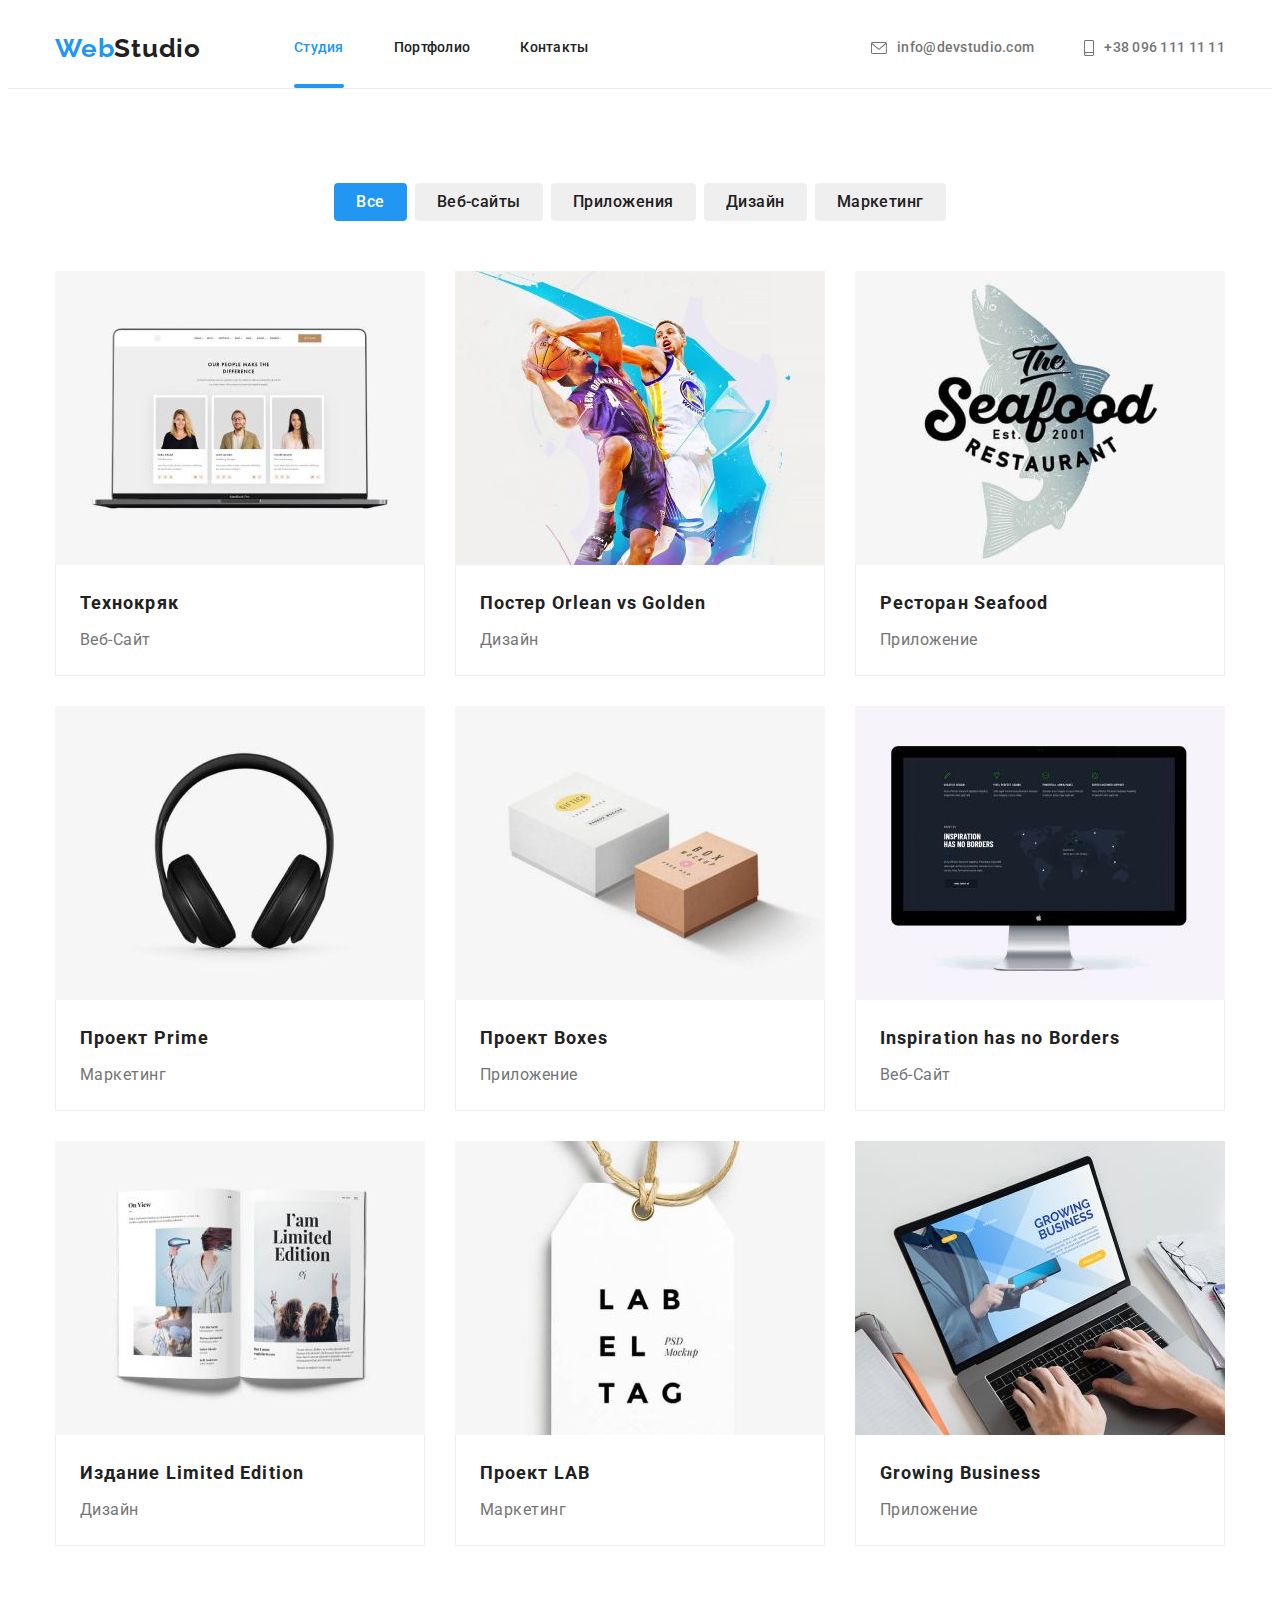
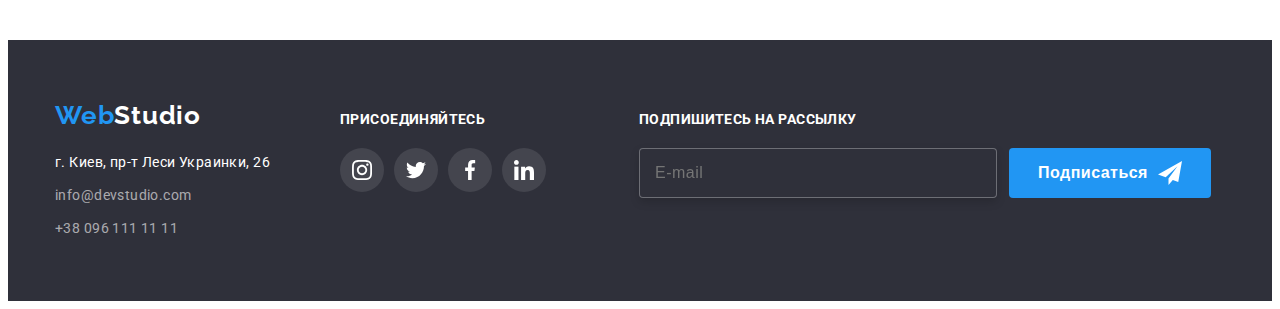
==== commit 62729ad0: "19401506" ====
--- a/portfolio.html
+++ b/portfolio.html
@@ -26,17 +26,17 @@
 <header class="header">
   <div class="container header__container">
     <nav class="site-nav">
-      <a href="/" lang="en" class="logo"
-        >Web<span class="logo__header">Studio</span></a>
+      <a href="/" lang="en" class="logo">Web<span class="logo__header">Studio</span></a>
       <ul class="site-nav__list">
         <li class="site-nav__item">
-          <a href="./index.html" class="link">Студия</a>
+          <a href="./index.html" class="link link_acent">Студия</a>
         </li>
         <li class="site-nav__item">
-          <a href="./portfolio.html" class="link link_acent">Портфолио</a>
+          <a href="./portfolio.html" class="link">Портфолио</a>
         </li>
         <li class="site-nav__item">
-          <a href="/" class="link">Контакты</a></li>
+          <a href="/" class="link">Контакты</a>
+        </li>
       </ul>
     </nav>
     <ul class="contacts">
@@ -53,11 +53,64 @@
           ><svg class="contacts__icon" width="10px" height="16px">
             <use xlink:href="./images/sprite.svg#icon-smartphone"></use>
           </svg>
-          +38 096 111 11 11</a>
+          +38 096 111 11 11</a
+        >
+      </li>
+    </ul>
+    <button data-mobile-open type="button" class="mobile-button__open">
+      <svg width="40px" height="40px">
+        <use href="./images/sprite.svg#mobile-open-icon"></use>
+      </svg>
+    </button>
+  </div>
+</header>
+
+<!-- MOBILE MENU -->
+
+<div class="backdrop is-hidden" data-mobile>
+  <div class="mobile-menu conteiner" >
+    <button data-mobile-close type="button" class="mobile-button__close">
+      <svg class="mobile-icon__close" width="40px" height="40px">
+        <use href="./images/sprite.svg#mobile-close-icon"></use>
+      </svg>
+    </button>
+    <ul class="mobile-nav">
+      <li class="mobile-nav__item">
+        <a href="./index.html" class="mobile-nav__acent mobile-nav__link">Студия</a>
+      </li>
+      <li class="mobile-nav__item">
+        <a href="./portfolio.html" class="mobile-nav__link">Портфолио</a>
+      </li>
+      <li class="mobile-nav__item">
+        <a href="/" class="mobile-nav__link">Контакты</a>
+      </li>
+    </ul>
+
+    <ul class="mobile-contacts">
+      <li class="mobile-contacts__item">
+        <a href="tel:+380961111111" class="mobile-contacts__phone">+38 096 111 11 11</a>
+      </li>
+      <li class="mobile-contacts__item">
+        <a href="mailto:info@devstudio.com" class="mobile-contacts__mail">info@devstudio.com</a>
+      </li>
+    </ul>
+
+    <ul class="mobile-socials">
+      <li class="mobile-socials__item">
+        <a href="" class="mobile-socials__link">Instagram</a>
+      </li>
+      <li class="mobile-socials__item">
+        <a href="" class="mobile-socials__link">Twitter</a>
+      </li>
+      <li class="mobile-socials__item">
+        <a href="" class="mobile-socials__link">Facebook</a>
+      </li>
+      <li class="mobile-socials__item">
+        <a href="" class="mobile-socials__link">LinkedIn</a>
       </li>
     </ul>
   </div>
-</header>
+</div>
 <!-- MAIN -->
     <main>
       <!-- PORTFOLIO FILTER -->
@@ -566,5 +619,6 @@
         </form>
       </div>
     </footer>
+    <script src="./js/mobile-menu.js"></script>
   </body>
 </html>
--- a/css/main.min.css
+++ b/css/main.min.css
@@ -1,2 +1,2 @@
-:root{--primary-text-color: #757575;--primary-title-color: #212121;--icon-color: #AFB1B8;--primary-button-color: #2196F3;--accent-color: #188CE8;--primary-transition-durat: 250ms;--primary-transition-timing-function: cubic-bezier(0.4, 0, 0.2, 1)}.visually-hidden{position:absolute;white-space:nowrap;width:1px;height:1px;overflow:hidden;border:0;padding:0;clip:rect(0 0 0 0);-webkit-clip-path:inset(50%);clip-path:inset(50%);margin:-1px}body{font-family:'Roboto', 'sans-serif';color:var(--primary-text-color)}*,::after,::before{-webkit-box-sizing:border-box;box-sizing:border-box}h1,h2,h3,p{margin:0;padding:0}ul{list-style:none;margin:0;padding:0}img{display:block;max-width:100%;height:auto}.container{padding-left:15px;padding-right:15px;margin:0 auto}@media screen and (min-width: 480px){.container{width:480px}}@media screen and (min-width: 768px){.container{width:768px}}@media screen and (min-width: 1200px){.container{width:1200px}}@media screen and (max-width: 1199.98px){.section{padding-top:60px;padding-bottom:60px}}@media screen and (min-width: 1200px){.section{padding-top:94px;padding-bottom:94px}}.section-title{font-size:36px;line-height:1.17;letter-spacing:.03em;text-align:center;color:var(--primary-title-color);margin-bottom:50px}.section-title::first-letter{text-transform:capitalize}@media screen and (max-width: 1199.98px){.section-title{font-size:28px;line-height:1.17;letter-spacing:.03em;margin-bottom:30px}}.logo{text-decoration:none;font-family:'Raleway';font-style:normal;font-weight:700;font-size:26px;line-height:1.19;letter-spacing:.03em;color:var(--primary-button-color);padding-top:24px;padding-bottom:24px;-webkit-transition-property:color, -webkit-text-decoration-color;transition-property:color, -webkit-text-decoration-color;transition-property:text-decoration-color, color;transition-property:text-decoration-color, color, -webkit-text-decoration-color;-webkit-transition-duration:var(--primary-transition-durat);transition-duration:var(--primary-transition-durat);-webkit-transition-timing-function:var(--primary-transition-timing-function);transition-timing-function:var(--primary-transition-timing-function)}@media screen and (max-width: 1199.98px){.logo{font-size:24px;text-align:center}}.logo__header{color:var(--primary-title-color)}.logo__text:hover,.logo__text:focus{-webkit-text-decoration-color:var(--accent-color);text-decoration-color:var(--accent-color);color:var(--accent-color)}.logo__footer{display:block;padding:0;margin-bottom:20px}.logo__footer-acent{color:#FFFFFF}.site-nav{display:-webkit-box;display:-ms-flexbox;display:flex;-webkit-box-align:center;-ms-flex-align:center;align-items:center;-webkit-box-pack:center;-ms-flex-pack:center;justify-content:center}.site-nav__list{display:-webkit-box;display:-ms-flexbox;display:flex;margin-left:93px}@media screen and (max-width: 767.98px){.site-nav__list{display:none}}@media screen and (max-width: 1199.98px){.site-nav__list{margin-left:88px}}.site-nav__item{position:relative}.link{text-decoration:none;font-family:'Roboto';font-style:normal;font-weight:500;font-size:14px;line-height:1.14;letter-spacing:.02em;color:var(--primary-title-color);display:block;-webkit-transition-property:color;transition-property:color;-webkit-transition-duration:var(--primary-transition-durat);transition-duration:var(--primary-transition-durat);-webkit-transition-timing-function:var(--primary-transition-timing-function);transition-timing-function:var(--primary-transition-timing-function);padding-top:32px;padding-bottom:32px}.link:hover,.link:focus{-webkit-text-decoration-color:var(--accent-color);text-decoration-color:var(--accent-color);color:var(--accent-color)}.link_acent{color:var(--primary-button-color)}.link_acent::after{position:absolute;bottom:0;display:block;content:"";width:100%;height:4px;border-radius:2px;background:var(--primary-button-color)}.header__mail,.header__phone{display:-webkit-inline-box;display:-ms-inline-flexbox;display:inline-flex;-webkit-box-align:center;-ms-flex-align:center;align-items:center;color:var(--primary-text-color);text-transform:lowercase}@media screen and (max-width: 1199.98px){.header__mail,.header__phone{padding:0;font-weight:500;font-size:12px;line-height:1.14;letter-spacing:.02em}}.contacts{display:-webkit-box;display:-ms-flexbox;display:flex;margin-left:auto}@media screen and (max-width: 767.98px){.contacts{display:none}}@media screen and (max-width: 1199.98px){.contacts{-webkit-box-orient:vertical;-webkit-box-direction:normal;-ms-flex-direction:column;flex-direction:column}}.site-nav__item:nth-last-child(-n+2){margin-left:50px}.contacts .contacts__item+.contacts__item{margin-left:50px}@media screen and (max-width: 1199.98px){.contacts .contacts__item+.contacts__item{margin:0;padding:0}}@media screen and (max-width: 1199.98px){.contacts__item:nth-child(1){margin-bottom:10px}}.contacts__icon{fill:currentColor;margin-right:10px}@media screen and (max-width: 1199.98px){.contacts__icon{zoom:0.875}}.mobile-menu{position:fixed;top:0;left:0;width:100%;height:100%;padding:48px 40px;display:-webkit-box;display:-ms-flexbox;display:flex;-webkit-box-orient:vertical;-webkit-box-direction:normal;-ms-flex-direction:column;flex-direction:column;background-color:#fff}@media screen and (min-width: 1200px){.mobile-menu{display:none}}@media screen and (min-width: 768px) and (max-width: 1199.98px){.mobile-menu{display:none}}.mobile-nav__item:first-child{margin-bottom:36px}.mobile-nav__item:nth-child(2){margin-bottom:32px}.mobile-nav__link{text-decoration:none;font-family:'Roboto';font-style:normal;font-weight:500;font-size:40px;line-height:1.17;letter-spacing:.02em;color:var(--primary-title-color);-webkit-transition-property:color;transition-property:color;-webkit-transition-duration:var(--primary-transition-durat);transition-duration:var(--primary-transition-durat);-webkit-transition-timing-function:var(--primary-transition-timing-function);transition-timing-function:var(--primary-transition-timing-function)}.mobile-nav__acent:only-child{color:var(--primary-button-color)}.mobile-contacts{margin-top:auto;margin-bottom:64px}.mobile-contacts__item:first-child{margin-bottom:32px}.mobile-contacts__phone{text-decoration:none;font-family:'Roboto';font-style:normal;font-weight:500;font-size:34px;line-height:1.17;letter-spacing:.02em;color:var(--primary-button-color)}.mobile-contacts__mail{text-decoration:none;font-family:'Roboto';font-style:normal;font-weight:500;font-size:24px;line-height:1.17;letter-spacing:.02em;color:var(--primary-text-color)}.mobile-socials{display:-webkit-box;display:-ms-flexbox;display:flex}.mobile-socials__item{padding:0 10px;border-left:1px solid rgba(33,33,33,0.2)}.mobile-socials__item:first-child{padding-left:0;border-left:none}.mobile-socials__link{text-decoration:none;font-family:'Roboto';font-style:normal;font-weight:500;font-size:18px;line-height:1.22;letter-spacing:.02em;color:var(--primary-button-color)}.mobile-button__close{position:absolute;top:10px;right:15px;display:-webkit-box;display:-ms-flexbox;display:flex;-webkit-box-pack:center;-ms-flex-pack:center;justify-content:center;-webkit-box-align:center;-ms-flex-align:center;align-items:center;width:40px;height:40px;cursor:pointer;border:none;color:var(--primary-title-color);background-color:#fff;-webkit-transition-property:color;transition-property:color;-webkit-transition-duration:var(--primary-transition-durat);transition-duration:var(--primary-transition-durat);-webkit-transition-timing-function:var(--primary-transition-timing-function);transition-timing-function:var(--primary-transition-timing-function);fill:currentColor}.mobile-button__close:hover,.mobile-button__close:focus{color:var(--primary-button-color)}.mobile-button__open{position:absolute;top:10px;right:15px;fill:currentColor;border:none;background-color:#FFFFFF;-webkit-transition-property:color;transition-property:color;-webkit-transition-duration:var(--primary-transition-durat);transition-duration:var(--primary-transition-durat);-webkit-transition-timing-function:var(--primary-transition-timing-function);transition-timing-function:var(--primary-transition-timing-function);display:none}.mobile-button__open:hover,.mobile-button__open:focus{color:var(--primary-button-color)}@media screen and (max-width: 767.98px){.mobile-button__open{display:inline}}.hero__button{font-family:'Roboto';font-style:normal;font-weight:700;font-size:16px;line-height:1.88;letter-spacing:.06em;border:none;border-radius:4px;background-color:var(--primary-button-color);color:#FFFFFF;cursor:pointer;padding:10px 32px;-webkit-transition-property:background-color, color;transition-property:background-color, color;-webkit-transition-duration:var(--primary-transition-durat);transition-duration:var(--primary-transition-durat);-webkit-transition-timing-function:var(--primary-transition-timing-function);transition-timing-function:var(--primary-transition-timing-function)}.hero__button:hover,.hero__button:focus{color:var(--accent-color);background-color:#FFFFFF}.modal__button-close{position:absolute;top:8px;right:8px;display:-webkit-box;display:-ms-flexbox;display:flex;-webkit-box-pack:center;-ms-flex-pack:center;justify-content:center;-webkit-box-align:center;-ms-flex-align:center;align-items:center;width:30px;height:30px;color:#000;border:1px solid rgba(0,0,0,0.1);background-color:#FFFFFF;border-radius:50%;cursor:pointer;-webkit-transition-property:color;transition-property:color;-webkit-transition-duration:var(--primary-transition-durat);transition-duration:var(--primary-transition-durat);-webkit-transition-timing-function:var(--primary-transition-timing-function);transition-timing-function:var(--primary-transition-timing-function);fill:currentColor}.modal__button-close:hover,.modal__button-close:focus{color:var(--primary-button-color)}.modal-button__submit{display:-webkit-box;display:-ms-flexbox;display:flex;font-weight:700;font-size:16px;line-height:1.88;letter-spacing:.06em;cursor:pointer;color:#FFFFFF;padding:10px 55px;background:var(--primary-button-color);-webkit-box-shadow:0px 4px 4px rgba(0,0,0,0.15);box-shadow:0px 4px 4px rgba(0,0,0,0.15);border-radius:4px;border:none;margin:0 auto;-webkit-transition-property:background-color;transition-property:background-color;-webkit-transition-duration:var(--primary-transition-durat);transition-duration:var(--primary-transition-durat);-webkit-transition-timing-function:var(--primary-transition-timing-function);transition-timing-function:var(--primary-transition-timing-function)}.modal-button__submit:hover,.modal-button__submit:focus{background:var(--accent-color)}.footer-form__button{cursor:pointer;font-weight:700;font-size:16px;line-height:1.88;letter-spacing:.03em;display:-webkit-box;display:-ms-flexbox;display:flex;-webkit-box-align:center;-ms-flex-align:center;align-items:center;text-align:center;color:#FFFFFF;padding:10px 29px;background:var(--primary-button-color);border-radius:4px;border:none;-webkit-transition-property:background-color;transition-property:background-color;-webkit-transition-duration:var(--primary-transition-durat);transition-duration:var(--primary-transition-durat);-webkit-transition-timing-function:var(--primary-transition-timing-function);transition-timing-function:var(--primary-transition-timing-function)}@media screen and (max-width: 1199.98px){.footer-form__button{margin:0 auto}}.footer-form__button:hover,.footer-form__button:focus{background-color:var(--accent-color)}.filter__button{font-family:'Roboto';font-style:normal;font-weight:500;font-size:16px;line-height:1.6;letter-spacing:0.03em;cursor:pointer;border:none;border-radius:4px;padding:6px 22px;color:var(--primary-title-color);-webkit-transition-property:background-color, color, -webkit-box-shadow;transition-property:background-color, color, -webkit-box-shadow;transition-property:background-color, color, box-shadow;transition-property:background-color, color, box-shadow, -webkit-box-shadow;-webkit-transition-duration:var(--primary-transition-durat);transition-duration:var(--primary-transition-durat);-webkit-transition-timing-function:var(--primary-transition-timing-function);transition-timing-function:var(--primary-transition-timing-function)}.filter__button:hover,.filter__button:focus{background-color:var(--accent-color);color:#FFFFFF;-webkit-box-shadow:0px 3px 1px rgba(0,0,0,0.1),0px 1px 2px rgba(0,0,0,0.08),0px 2px 2px rgba(0,0,0,0.12);box-shadow:0px 3px 1px rgba(0,0,0,0.1),0px 1px 2px rgba(0,0,0,0.08),0px 2px 2px rgba(0,0,0,0.12)}.filter__button-acent{background-color:var(--primary-button-color);color:#FFFFFF}.social-networks{display:-webkit-box;display:-ms-flexbox;display:flex;-webkit-box-align:center;-ms-flex-align:center;align-items:center;-webkit-box-pack:center;-ms-flex-pack:center;justify-content:center}.social-networks__link{display:-webkit-box;display:-ms-flexbox;display:flex;-webkit-box-align:center;-ms-flex-align:center;align-items:center;-webkit-box-pack:center;-ms-flex-pack:center;justify-content:center;width:44px;height:44px;color:var(--icon-color);border-radius:50%;-webkit-transition-property:background-color, color;transition-property:background-color, color;-webkit-transition-duration:var(--primary-transition-durat);transition-duration:var(--primary-transition-durat);-webkit-transition-timing-function:var(--primary-transition-timing-function);transition-timing-function:var(--primary-transition-timing-function)}.social-networks__link:hover,.social-networks__link:focus{background-color:var(--primary-button-color);color:#FFFFFF}.social-networks__icon{fill:currentColor}.footer-social{margin-right:93px}@media screen and (max-width: 767.98px){.footer-social{margin-right:auto;margin-left:auto;margin-bottom:60px}}@media screen and (min-width: 768px) and (max-width: 1199.98px){.footer-social{margin-right:89px;margin-left:auto;margin-bottom:60px}}.footer-social__title,.footer-form__title{display:block;font-weight:700;font-size:14px;line-height:1.14;letter-spacing:.03em;text-transform:uppercase;color:#FFFFFF;margin-bottom:20px}@media screen and (max-width: 1199.98px){.footer-social__title,.footer-form__title{text-align:center}}.footer-social__list{display:-webkit-box;display:-ms-flexbox;display:flex}@media screen and (max-width: 1199.98px){.footer-social__list{-webkit-box-pack:center;-ms-flex-pack:center;justify-content:center}}.footer-social__item{margin-right:10px}.footer-social__item:nth-last-child(1){margin-right:0}.footer-social__link{display:-webkit-box;display:-ms-flexbox;display:flex;-webkit-box-align:center;-ms-flex-align:center;align-items:center;-webkit-box-pack:center;-ms-flex-pack:center;justify-content:center;width:44px;height:44px;border-radius:50%;color:#FFFFFF;background:rgba(255,255,255,0.1);-webkit-transition-property:background-color;transition-property:background-color;-webkit-transition-duration:var(--primary-transition-durat);transition-duration:var(--primary-transition-durat);-webkit-transition-timing-function:var(--primary-transition-timing-function);transition-timing-function:var(--primary-transition-timing-function)}.footer-social__link:hover,.footer-social__link:focus{background-color:var(--primary-button-color)}.footer-social__icon{fill:currentColor}.backdrop{position:fixed;top:0;left:0;z-index:1;width:100%;height:100%;background:rgba(0,0,0,0.2);-webkit-transition:opacity var(--primary-transition-durat) var(--primary-transition-timing-function);transition:opacity var(--primary-transition-durat) var(--primary-transition-timing-function)}.is-hidden{opacity:0;pointer-events:none}.modal{position:absolute;padding:40px;top:50%;left:50%;width:528px;max-height:100%;background-color:#FFFFFF;-webkit-box-shadow:0px 1px 3px rgba(0,0,0,0.12),0px 1px 1px rgba(0,0,0,0.14),0px 2px 1px rgba(0,0,0,0.2);box-shadow:0px 1px 3px rgba(0,0,0,0.12),0px 1px 1px rgba(0,0,0,0.14),0px 2px 1px rgba(0,0,0,0.2);border-radius:4px;-webkit-transform:translate(-50%, -50%) scale(1);transform:translate(-50%, -50%) scale(1);-webkit-transition:opacity var(--primary-transition-durat) var(--primary-transition-timing-function),-webkit-transform var(--primary-transition-durat) var(--primary-transition-timing-function);transition:opacity var(--primary-transition-durat) var(--primary-transition-timing-function),-webkit-transform var(--primary-transition-durat) var(--primary-transition-timing-function);transition:transform var(--primary-transition-durat) var(--primary-transition-timing-function),opacity var(--primary-transition-durat) var(--primary-transition-timing-function);transition:transform var(--primary-transition-durat) var(--primary-transition-timing-function),opacity var(--primary-transition-durat) var(--primary-transition-timing-function),-webkit-transform var(--primary-transition-durat) var(--primary-transition-timing-function)}@media screen and (max-width: 1199.98px){.modal{width:450px}}.modal-form{width:100%;display:block}.modal-form__title{font-weight:700;font-size:20px;line-height:1.15;letter-spacing:.03em;color:var(--primary-title-color);text-align:center;margin-bottom:12px}@media screen and (max-width: 1199.98px){.modal-form__title{font-weight:700;font-size:20px;line-height:1.5;letter-spacing:.03em}}.modal-form__label{position:relative;display:-webkit-box;display:-ms-flexbox;display:flex;-webkit-box-orient:vertical;-webkit-box-direction:normal;-ms-flex-direction:column;flex-direction:column;width:100%;font-weight:400;font-size:14px;line-height:1.17;letter-spacing:.01em;color:var(--primary-text-color);margin-bottom:10px}@media screen and (max-width: 1199.98px){.modal-form__label{font-weight:400;font-size:12px;line-height:1.5;letter-spacing:.03em}}.modal-form__label:nth-child(5){margin-bottom:20px}.modal-form__label:focus-within .modal-form__input{outline:0;border-color:var(--primary-button-color)}.modal-form__label:focus-within .modal-form__icon{color:var(--primary-button-color)}.modal-form__label:hover .modal-form__icon,.modal-form__label:focus .modal-form__icon{color:var(--primary-button-color)}.modal-form__input{width:100%;font-weight:400;font-size:14px;line-height:1.14;letter-spacing:.01em;color:var(--primary-title-color);padding:12px 16px;padding-left:42px;margin-top:4px;cursor:pointer;border:1px solid rgba(33,33,33,0.2);border-radius:4px;-webkit-transition:border-color var(--primary-transition-durat) var(--primary-transition-timing-function);transition:border-color var(--primary-transition-durat) var(--primary-transition-timing-function)}.modal-form__input:hover,.modal-form__input:focus{border-color:var(--primary-button-color)}.modal-form__icon{fill:currentColor;position:absolute;left:12px;bottom:13px;color:var(--primary-title-color);-webkit-transition:border-color var(--primary-transition-durat) var(--primary-transition-timing-function);transition:border-color var(--primary-transition-durat) var(--primary-transition-timing-function)}.comments{padding-left:12px}.comments::-webkit-input-placeholder{color:rgba(117,117,117,0.5)}.comments:-ms-input-placeholder{color:rgba(117,117,117,0.5)}.comments::-ms-input-placeholder{color:rgba(117,117,117,0.5)}.comments::placeholder{color:rgba(117,117,117,0.5)}.checkbox-policy{display:-webkit-box;display:-ms-flexbox;display:flex;-webkit-box-align:center;-ms-flex-align:center;align-items:center;-webkit-box-pack:center;-ms-flex-pack:center;justify-content:center;cursor:pointer;font-weight:400;font-size:14px;line-height:1.71;letter-spacing:.03em;margin-bottom:30px}@media screen and (max-width: 1199.98px){.checkbox-policy{font-weight:400;font-size:12px;line-height:1.17;letter-spacing:.03em}}.checkbox-policy:checked+.checkbox-policy__icon{background-color:var(--primary-button-color);border-color:var(--primary-button-color);background-origin:border-box}.checkbox-policy:focus+.checkbox-policy__icon{border-color:var(--accent-color)}.checkbox-policy:hover+.checkbox-policy__icon{border-color:var(--accent-color)}.checkbox-policy__icon{width:16px;height:15px;margin-right:7px;fill:currentColor;color:#FFFFFF;border:2px solid var(--primary-title-color);border-radius:2px;-webkit-transition:var(--primary-transition-durat);transition:var(--primary-transition-durat);-webkit-transition-timing-function:var(--primary-transition-timing-function);transition-timing-function:var(--primary-transition-timing-function)}.checkbox-policy__title{color:var(--primary-text-color)}.checkbox-policy__link{color:var(--primary-button-color)}.footer-form{display:-webkit-box;display:-ms-flexbox;display:flex;-webkit-box-align:end;-ms-flex-align:end;align-items:flex-end}@media screen and (max-width: 1199.98px){.footer-form{-webkit-box-orient:vertical;-webkit-box-direction:normal;-ms-flex-direction:column;flex-direction:column}}@media screen and (min-width: 768px) and (max-width: 1199.98px){.footer-form{margin:0 auto}}.footer-form__label{width:358px;margin-right:12px}@media screen and (max-width: 1199.98px){.footer-form__label{margin:0;width:450px}}.footer-form__input{cursor:pointer;font-weight:400;font-size:16px;line-height:1.25;letter-spacing:.03em;width:inherit;color:rgba(255,255,255,0.6);border:1px solid rgba(255,255,255,0.3);-webkit-filter:drop-shadow(0px 4px 4px rgba(0,0,0,0.15));filter:drop-shadow(0px 4px 4px rgba(0,0,0,0.15));border-radius:4px;background-color:#2F303A;padding:14px 14px 14px 15px}@media screen and (max-width: 1199.98px){.footer-form__input{margin-bottom:20px}}.footer-form__icon{fill:currentColor;margin-left:10px}.filter__list{list-style:none;display:-webkit-box;display:-ms-flexbox;display:flex;-webkit-box-align:center;-ms-flex-align:center;align-items:center;-webkit-box-pack:center;-ms-flex-pack:center;justify-content:center;margin-bottom:50px}@media screen and (max-width: 767.98px){.filter__list{-ms-flex-wrap:wrap;flex-wrap:wrap;-webkit-box-pack:start;-ms-flex-pack:start;justify-content:flex-start;margin-bottom:40px}}.filter__item{text-align:left;margin-right:8px}.filter__item:last-child{margin-right:0}@media screen and (max-width: 767.98px){.filter__item:nth-child(-n+3){margin-bottom:15px}}.header{background-color:#FFFFFF;border-bottom:1px solid #ECECEC}.header__container{display:-webkit-box;display:-ms-flexbox;display:flex;-webkit-box-align:center;-ms-flex-align:center;align-items:center}.hero{text-align:center;padding-top:200px;padding-bottom:200px}@media screen and (max-width: 1199.98px){.hero{padding-top:118px;padding-bottom:118px}}.hero__overlay{max-width:1600px;margin-left:auto;margin-right:auto;background-image:-webkit-gradient(linear, left top, right top, from(rgba(47,48,58,0.4)), to(rgba(47,48,58,0.4))),url(../images/hero/mobile.jpg);background-image:linear-gradient(to right, rgba(47,48,58,0.4), rgba(47,48,58,0.4)),url(../images/hero/mobile.jpg);background-repeat:no-repeat;background-size:cover;background-position:center;background-color:#2F303A}@media (min-device-pixel-ratio: 2), (-webkit-min-device-pixel-ratio: 2), (min-resolution: 192dpi), (min-resolution: 2dppx){.hero__overlay{background-image:-webkit-gradient(linear, left top, right top, from(rgba(47,48,58,0.4)), to(rgba(47,48,58,0.4))),url(../images/hero/mobile@2x.jpg);background-image:linear-gradient(to right, rgba(47,48,58,0.4), rgba(47,48,58,0.4)),url(../images/hero/mobile@2x.jpg)}}@media screen and (min-width: 768px) and (max-width: 1199.98px){.hero__overlay{background-image:-webkit-gradient(linear, left top, right top, from(rgba(47,48,58,0.4)), to(rgba(47,48,58,0.4))),url(../images/hero/tablet.jpg);background-image:linear-gradient(to right, rgba(47,48,58,0.4), rgba(47,48,58,0.4)),url(../images/hero/tablet.jpg)}}@media screen and (min-width: 768px) and (max-width: 1199.98px) and (min-device-pixel-ratio: 2), screen and (min-width: 768px) and (max-width: 1199.98px) and (-webkit-min-device-pixel-ratio: 2), screen and (min-width: 768px) and (max-width: 1199.98px) and (min-resolution: 192dpi), screen and (min-width: 768px) and (max-width: 1199.98px) and (min-resolution: 2dppx){.hero__overlay{background-image:-webkit-gradient(linear, left top, right top, from(rgba(47,48,58,0.4)), to(rgba(47,48,58,0.4))),url(../images/hero/tablet@2x.jpg);background-image:linear-gradient(to right, rgba(47,48,58,0.4), rgba(47,48,58,0.4)),url(../images/hero/tablet@2x.jpg)}}@media screen and (min-width: 1200px){.hero__overlay{background-image:-webkit-gradient(linear, left top, right top, from(rgba(47,48,58,0.4)), to(rgba(47,48,58,0.4))),url(../images/hero/desktop.jpg);background-image:linear-gradient(to right, rgba(47,48,58,0.4), rgba(47,48,58,0.4)),url(../images/hero/desktop.jpg)}}@media screen and (min-width: 1200px) and (min-device-pixel-ratio: 2), screen and (min-width: 1200px) and (-webkit-min-device-pixel-ratio: 2), screen and (min-width: 1200px) and (min-resolution: 192dpi), screen and (min-width: 1200px) and (min-resolution: 2dppx){.hero__overlay{background-image:-webkit-gradient(linear, left top, right top, from(rgba(47,48,58,0.4)), to(rgba(47,48,58,0.4))),url(../images/hero/desktop@2x.jpg);background-image:linear-gradient(to right, rgba(47,48,58,0.4), rgba(47,48,58,0.4)),url(../images/hero/desktop@2x.jpg)}}.hero__title{font-weight:900;font-size:44px;line-height:1.36;letter-spacing:.06em;text-transform:uppercase;color:#FFFFFF;margin-bottom:30px}@media screen and (max-width: 1199.98px){.hero__title{font-weight:900;font-size:26px;line-height:1.62;letter-spacing:.06em}}.offers{padding-top:0}@media screen and (max-width: 1199.98px){.offers{display:none}}.offers__list{display:-webkit-box;display:-ms-flexbox;display:flex;-webkit-box-pack:justify;-ms-flex-pack:justify;justify-content:space-between;padding-left:0}.offers__item{padding-left:0;display:-webkit-box;display:-ms-flexbox;display:flex;margin-right:30px;position:relative}.offers__item:nth-child(3n){margin-right:0px}.offers__image{display:block;max-width:100%}.offers__text{position:absolute;display:-webkit-box;display:-ms-flexbox;display:flex;-webkit-box-align:center;-ms-flex-align:center;align-items:center;-webkit-box-pack:center;-ms-flex-pack:center;justify-content:center;bottom:0;left:0;width:100%;height:70px;font-weight:700;font-size:14px;line-height:1.14;letter-spacing:.03em;text-transform:uppercase;color:#FFFFFF;background-image:-webkit-gradient(linear, left top, right top, from(rgba(47,48,58,0.8)), to(rgba(47,48,58,0.8)));background-image:linear-gradient(to right, rgba(47,48,58,0.8), rgba(47,48,58,0.8))}.team{background-color:#F5F4FA}.team-cards{list-style:none;display:-webkit-box;display:-ms-flexbox;display:flex;-ms-flex-wrap:wrap;flex-wrap:wrap}.team-cards__item{border-radius:0px 0px 4px 4px;background-color:#FFFFFF}@media screen and (max-width: 767.98px){.team-cards__item{width:450px}.team-cards__item:nth-child(-n+3){margin-bottom:30px}}@media screen and (min-width: 768px) and (max-width: 1199.98px){.team-cards__item{width:354px}.team-cards__item:nth-child(odd){margin-right:30px}.team-cards__item:nth-child(-n+2){margin-bottom:30px}}@media screen and (min-width: 1200px){.team-cards__item{width:270px;margin-right:30px}.team-cards__item:nth-child(4n){margin-right:0}}.team-member{padding:30px;-webkit-box-shadow:0px 1px 3px rgba(0,0,0,0.12),0px 1px 1px rgba(0,0,0,0.14),0px 2px 1px rgba(0,0,0,0.2);box-shadow:0px 1px 3px rgba(0,0,0,0.12),0px 1px 1px rgba(0,0,0,0.14),0px 2px 1px rgba(0,0,0,0.2);border-radius:0px 0px 4px 4px}.team-member__name{font-weight:500;font-size:16px;line-height:1.19;letter-spacing:.03em;text-align:center;text-transform:capitalize;color:var(--primary-title-color);margin-bottom:10px}.team-member__position{font-size:16px;line-height:1.19;letter-spacing:.03em;text-align:center;margin-bottom:16px}.client-list{display:-webkit-box;display:-ms-flexbox;display:flex;-ms-flex-wrap:wrap;flex-wrap:wrap;-webkit-box-align:center;-ms-flex-align:center;align-items:center;-webkit-box-pack:center;-ms-flex-pack:center;justify-content:center}.client-card{display:-webkit-box;display:-ms-flexbox;display:flex;-webkit-box-align:center;-ms-flex-align:center;align-items:center;-webkit-box-pack:center;-ms-flex-pack:center;justify-content:center}@media screen and (max-width: 767.98px){.client-card:nth-child(odd){margin-right:30px}.client-card:nth-child(-n+4){margin-bottom:30px}}@media screen and (min-width: 768px) and (max-width: 1199.98px){.client-card{margin-right:30px}.client-card:nth-child(3n){margin-right:0}.client-card:nth-child(-n+3){margin-bottom:30px}}@media screen and (min-width: 1200px){.client-card{margin-right:30px}.client-card:nth-last-child(1){margin-right:0}}.client-card__link{display:-webkit-box;display:-ms-flexbox;display:flex;width:170px;height:92px;-webkit-box-align:center;-ms-flex-align:center;align-items:center;-webkit-box-pack:center;-ms-flex-pack:center;justify-content:center;border:1px solid #AFB1B8;border-radius:4px;color:var(--icon-color);-webkit-transition-property:border, color;transition-property:border, color;-webkit-transition-duration:var(--primary-transition-durat);transition-duration:var(--primary-transition-durat);-webkit-transition-timing-function:var(--primary-transition-timing-function);transition-timing-function:var(--primary-transition-timing-function)}@media screen and (min-width: 480px){.client-card__link{width:210px}}@media screen and (min-width: 768px){.client-card__link{width:226px}}@media screen and (min-width: 1200px){.client-card__link{width:170px}}.client-card__link:hover,.client-card__link:focus{color:var(--primary-button-color);border:1px solid var(--primary-button-color)}.client-card__icon{fill:currentColor}.features__list{list-style:none;display:-webkit-box;display:-ms-flexbox;display:flex;-ms-flex-wrap:wrap;flex-wrap:wrap}@media screen and (min-width: 480px){.features__item{display:block;width:450px;margin-bottom:30px}}@media screen and (min-width: 768px){.features__item{display:block;width:354px;-ms-flex-wrap:wrap;flex-wrap:wrap}.features__item:nth-child(odd){margin-right:30px}}@media screen and (min-width: 1200px){.features__item{display:block;width:270px;-ms-flex-wrap:wrap;flex-wrap:wrap;margin-right:30px}.features__item:last-child{margin-right:0}}@media screen and (min-width: 480px){.features-image{display:-webkit-box;display:-ms-flexbox;display:flex;width:450px;height:120px;-webkit-box-align:center;-ms-flex-align:center;align-items:center;-webkit-box-pack:center;-ms-flex-pack:center;justify-content:center;background-color:#F5F4FA;border-radius:4px;margin-bottom:30px}}@media screen and (min-width: 768px){.features-image{display:-webkit-box;display:-ms-flexbox;display:flex;-ms-flex-wrap:wrap;flex-wrap:wrap;width:354px;height:120px;-webkit-box-align:center;-ms-flex-align:center;align-items:center;-webkit-box-pack:center;-ms-flex-pack:center;justify-content:center;margin-bottom:30px;background-color:#F5F4FA;border-radius:4px}}@media screen and (min-width: 1200px){.features-image{display:-webkit-box;display:-ms-flexbox;display:flex;width:270px;height:120px;-webkit-box-align:center;-ms-flex-align:center;align-items:center;-webkit-box-pack:center;-ms-flex-pack:center;justify-content:center;margin-bottom:30px;background-color:#F5F4FA;border-radius:4px}}.features-image__icon{width:70px;height:70px;margin:0}.features__title{font-size:14px;line-height:1.14;letter-spacing:.03em;text-transform:uppercase;color:var(--primary-title-color);margin-bottom:10px}@media screen and (max-width: 767.98px){.features__title{text-align:center}}.features__text{font-size:14px;line-height:1.72;letter-spacing:.03em;color:var(--primary-text-color)}.features__text::first-letter{text-transform:capitalize}.footer{background-color:#2F303A;padding-top:60px;padding-bottom:60px}@media screen and (min-width: 1200px){.footer__container{display:-webkit-box;display:-ms-flexbox;display:flex;-webkit-box-align:baseline;-ms-flex-align:baseline;align-items:baseline}}@media screen and (min-width: 768px) and (max-width: 1199.98px){.footer__container{display:-webkit-box;display:-ms-flexbox;display:flex;-ms-flex-wrap:wrap;flex-wrap:wrap;-webkit-box-align:baseline;-ms-flex-align:baseline;align-items:baseline}}@media screen and (max-width: 767.98px){.footer__container{display:-webkit-box;display:-ms-flexbox;display:flex;-webkit-box-orient:vertical;-webkit-box-direction:normal;-ms-flex-direction:column;flex-direction:column;-webkit-box-pack:center;-ms-flex-pack:center;justify-content:center;-webkit-box-align:center;-ms-flex-align:center;align-items:center}}.footer__contacts{margin-right:70px}@media screen and (max-width: 1199.98px){.footer__contacts{margin:0 auto;text-align:center;margin-bottom:60px}}@media screen and (min-width: 768px) and (max-width: 1199.98px){.footer__contacts{margin-left:76px}}.footer__address{font-family:'Roboto';font-style:normal;color:#FFFFFF;font-weight:400;font-size:14px;line-height:1.71;letter-spacing:.03em}.footer__mail,.footer__phone{display:block;font-weight:400;font-size:14px;line-height:1.71;letter-spacing:.03em;color:rgba(255,255,255,0.6);padding:0;margin-top:9px}.footer__mail:focus,.footer__mail:hover,.footer__phone:focus,.footer__phone:hover{color:var(--primary-button-color)}@media screen and (max-width: 1199.98px){.footer__mail,.footer__phone{margin-top:8px}}.portfolio-cards{list-style:none;display:-webkit-box;display:-ms-flexbox;display:flex;-ms-flex-wrap:wrap;flex-wrap:wrap}.portfolio-card{background:#FFFFFF;width:370px;margin-right:30px;margin-bottom:30px}@media screen and (min-width: 1200px){.portfolio-card:nth-child(3n){margin-right:0px}.portfolio-card:nth-last-child(-n+3){margin-bottom:0}}@media screen and (max-width: 767.98px){.portfolio-card{width:450px;margin-right:0}.portfolio-card:nth-last-child(1){margin-bottom:0}}@media screen and (min-width: 768px) and (max-width: 1199.98px){.portfolio-card{width:354px}.portfolio-card:nth-child(even){margin-right:0}.portfolio-card:nth-last-child(1){margin-bottom:0}}.portfolio-card__link{text-decoration:none;-webkit-transition-property:color, -webkit-box-shadow;transition-property:color, -webkit-box-shadow;transition-property:color, box-shadow;transition-property:color, box-shadow, -webkit-box-shadow;-webkit-transition-duration:var(--primary-transition-durat);transition-duration:var(--primary-transition-durat);-webkit-transition-timing-function:var(--primary-transition-timing-function);transition-timing-function:var(--primary-transition-timing-function)}.portfolio-card__link:hover,.portfolio-card__link:focus{-webkit-box-shadow:0px 1px 1px rgba(0,0,0,0.12),0px 4px 4px rgba(0,0,0,0.06),1px 4px 6px rgba(0,0,0,0.16);box-shadow:0px 1px 1px rgba(0,0,0,0.12),0px 4px 4px rgba(0,0,0,0.06),1px 4px 6px rgba(0,0,0,0.16)}.portfolio-card__link:hover .overlay-thumb__text,.portfolio-card__link:focus .overlay-thumb__text{-webkit-transform:translateY(0%);transform:translateY(0%)}.card-container{padding:20px 24px;border-right:1px solid #EEEEEE;border-bottom:1px solid #EEEEEE;border-left:1px solid #EEEEEE}.overlay-thumb{position:relative;overflow:hidden}.overlay-thumb__text{position:absolute;top:0;left:0;width:100%;height:100%;padding:63px 24px;text-transform:none;font-weight:400;font-size:18px;line-height:1.56;letter-spacing:.03em;background-color:rgba(33,150,243,0.9);color:#FFFFFF;-webkit-transition:-webkit-transform 1000ms cubic-bezier(0.4, 0, 0.2, 1);transition:-webkit-transform 1000ms cubic-bezier(0.4, 0, 0.2, 1);transition:transform 1000ms cubic-bezier(0.4, 0, 0.2, 1);transition:transform 1000ms cubic-bezier(0.4, 0, 0.2, 1), -webkit-transform 1000ms cubic-bezier(0.4, 0, 0.2, 1);-webkit-transform:translateY(101%);transform:translateY(101%)}.card-container__title{font-weight:700;font-size:18px;line-height:2;letter-spacing:.06em;color:var(--primary-title-color);margin-bottom:4px}.card-container__text{text-transform:capitalize;font-weight:400;font-size:16px;line-height:1.88;letter-spacing:.03em;color:var(--primary-text-color)}
+:root{--primary-text-color: #757575;--primary-title-color: #212121;--icon-color: #AFB1B8;--primary-button-color: #2196F3;--accent-color: #188CE8;--primary-transition-durat: 250ms;--primary-transition-timing-function: cubic-bezier(0.4, 0, 0.2, 1)}.visually-hidden{position:absolute;white-space:nowrap;width:1px;height:1px;overflow:hidden;border:0;padding:0;clip:rect(0 0 0 0);-webkit-clip-path:inset(50%);clip-path:inset(50%);margin:-1px}body{font-family:'Roboto', 'sans-serif';color:var(--primary-text-color)}*,::after,::before{-webkit-box-sizing:border-box;box-sizing:border-box}h1,h2,h3,p{margin:0;padding:0}ul{list-style:none;margin:0;padding:0}img{display:block;max-width:100%;height:auto}.container{padding-left:15px;padding-right:15px;margin:0 auto}@media screen and (min-width: 480px){.container{width:480px}}@media screen and (min-width: 768px){.container{width:768px}}@media screen and (min-width: 1200px){.container{width:1200px}}@media screen and (max-width: 1199.98px){.section{padding-top:60px;padding-bottom:60px}}@media screen and (min-width: 1200px){.section{padding-top:94px;padding-bottom:94px}}.section-title{font-size:36px;line-height:1.17;letter-spacing:.03em;text-align:center;color:var(--primary-title-color);margin-bottom:50px}.section-title::first-letter{text-transform:capitalize}@media screen and (max-width: 1199.98px){.section-title{font-size:28px;line-height:1.17;letter-spacing:.03em;margin-bottom:30px}}.logo{text-decoration:none;font-family:'Raleway';font-style:normal;font-weight:700;font-size:26px;line-height:1.19;letter-spacing:.03em;color:var(--primary-button-color);padding-top:24px;padding-bottom:24px;-webkit-transition-property:color, -webkit-text-decoration-color;transition-property:color, -webkit-text-decoration-color;transition-property:text-decoration-color, color;transition-property:text-decoration-color, color, -webkit-text-decoration-color;-webkit-transition-duration:var(--primary-transition-durat);transition-duration:var(--primary-transition-durat);-webkit-transition-timing-function:var(--primary-transition-timing-function);transition-timing-function:var(--primary-transition-timing-function)}@media screen and (max-width: 1199.98px){.logo{font-size:24px;text-align:center}}.logo__header{color:var(--primary-title-color)}.logo__text:hover,.logo__text:focus{-webkit-text-decoration-color:var(--accent-color);text-decoration-color:var(--accent-color);color:var(--accent-color)}.logo__footer{display:block;padding:0;margin-bottom:20px}.logo__footer-acent{color:#FFFFFF}.site-nav{display:-webkit-box;display:-ms-flexbox;display:flex;-webkit-box-align:center;-ms-flex-align:center;align-items:center;-webkit-box-pack:center;-ms-flex-pack:center;justify-content:center}.site-nav__list{display:-webkit-box;display:-ms-flexbox;display:flex;margin-left:93px}@media screen and (max-width: 767.98px){.site-nav__list{display:none}}@media screen and (max-width: 1199.98px){.site-nav__list{margin-left:88px}}.site-nav__item{position:relative}.link{text-decoration:none;font-family:'Roboto';font-style:normal;font-weight:500;font-size:14px;line-height:1.14;letter-spacing:.02em;color:var(--primary-title-color);display:block;-webkit-transition-property:color;transition-property:color;-webkit-transition-duration:var(--primary-transition-durat);transition-duration:var(--primary-transition-durat);-webkit-transition-timing-function:var(--primary-transition-timing-function);transition-timing-function:var(--primary-transition-timing-function);padding-top:32px;padding-bottom:32px}.link:hover,.link:focus{-webkit-text-decoration-color:var(--accent-color);text-decoration-color:var(--accent-color);color:var(--accent-color)}.link_acent{color:var(--primary-button-color)}.link_acent::after{position:absolute;bottom:0;display:block;content:"";width:100%;height:4px;border-radius:2px;background:var(--primary-button-color)}.header__mail,.header__phone{display:-webkit-inline-box;display:-ms-inline-flexbox;display:inline-flex;-webkit-box-align:center;-ms-flex-align:center;align-items:center;color:var(--primary-text-color);text-transform:lowercase}@media screen and (max-width: 1199.98px){.header__mail,.header__phone{padding:0;font-weight:500;font-size:12px;line-height:1.14;letter-spacing:.02em}}.contacts{display:-webkit-box;display:-ms-flexbox;display:flex;margin-left:auto}@media screen and (max-width: 767.98px){.contacts{display:none}}@media screen and (max-width: 1199.98px){.contacts{-webkit-box-orient:vertical;-webkit-box-direction:normal;-ms-flex-direction:column;flex-direction:column}}.site-nav__item:nth-last-child(-n+2){margin-left:50px}.contacts .contacts__item+.contacts__item{margin-left:50px}@media screen and (max-width: 1199.98px){.contacts .contacts__item+.contacts__item{margin:0;padding:0}}@media screen and (max-width: 1199.98px){.contacts__item:nth-child(1){margin-bottom:10px}}.contacts__icon{fill:currentColor;margin-right:10px}@media screen and (max-width: 1199.98px){.contacts__icon{zoom:0.875}}.mobile-menu{position:fixed;top:0;left:0;width:100%;height:100%;padding:48px 40px;display:-webkit-box;display:-ms-flexbox;display:flex;-webkit-box-orient:vertical;-webkit-box-direction:normal;-ms-flex-direction:column;flex-direction:column;background-color:#fff;overflow-y:scroll}@media screen and (min-width: 1200px){.mobile-menu{display:none}}@media screen and (min-width: 768px) and (max-width: 1199.98px){.mobile-menu{display:none}}.mobile-nav__item:first-child{margin-bottom:36px}.mobile-nav__item:nth-child(2){margin-bottom:32px}.mobile-nav__link{text-decoration:none;font-family:'Roboto';font-style:normal;font-weight:500;font-size:40px;line-height:1.17;letter-spacing:.02em;color:var(--primary-title-color);-webkit-transition-property:color;transition-property:color;-webkit-transition-duration:var(--primary-transition-durat);transition-duration:var(--primary-transition-durat);-webkit-transition-timing-function:var(--primary-transition-timing-function);transition-timing-function:var(--primary-transition-timing-function)}.mobile-nav__acent:only-child{color:var(--primary-button-color)}.mobile-contacts{margin-top:auto;margin-bottom:64px}.mobile-contacts__item:first-child{margin-bottom:32px}.mobile-contacts__phone{text-decoration:none;font-family:'Roboto';font-style:normal;font-weight:500;font-size:34px;line-height:1.17;letter-spacing:.02em;color:var(--primary-button-color)}.mobile-contacts__mail{text-decoration:none;font-family:'Roboto';font-style:normal;font-weight:500;font-size:24px;line-height:1.17;letter-spacing:.02em;color:var(--primary-text-color)}.mobile-socials{display:-webkit-box;display:-ms-flexbox;display:flex}.mobile-socials__item{padding:0 10px;border-left:1px solid rgba(33,33,33,0.2)}.mobile-socials__item:first-child{padding-left:0;border-left:none}.mobile-socials__link{text-decoration:none;font-family:'Roboto';font-style:normal;font-weight:500;font-size:18px;line-height:1.22;letter-spacing:.02em;color:var(--primary-button-color)}.mobile-button__close{position:absolute;top:10px;right:15px;display:-webkit-box;display:-ms-flexbox;display:flex;-webkit-box-pack:center;-ms-flex-pack:center;justify-content:center;-webkit-box-align:center;-ms-flex-align:center;align-items:center;width:40px;height:40px;cursor:pointer;border:none;color:var(--primary-title-color);background-color:#fff;-webkit-transition-property:color;transition-property:color;-webkit-transition-duration:var(--primary-transition-durat);transition-duration:var(--primary-transition-durat);-webkit-transition-timing-function:var(--primary-transition-timing-function);transition-timing-function:var(--primary-transition-timing-function);fill:currentColor}.mobile-button__close:hover,.mobile-button__close:focus{color:var(--primary-button-color)}.mobile-button__open{position:absolute;top:10px;right:15px;fill:currentColor;border:none;background-color:#FFFFFF;cursor:pointer;-webkit-transition-property:color;transition-property:color;-webkit-transition-duration:var(--primary-transition-durat);transition-duration:var(--primary-transition-durat);-webkit-transition-timing-function:var(--primary-transition-timing-function);transition-timing-function:var(--primary-transition-timing-function);display:none}.mobile-button__open:hover,.mobile-button__open:focus{color:var(--primary-button-color)}@media screen and (max-width: 767.98px){.mobile-button__open{display:inline}}.hero__button{font-family:'Roboto';font-style:normal;font-weight:700;font-size:16px;line-height:1.88;letter-spacing:.06em;border:none;border-radius:4px;background-color:var(--primary-button-color);color:#FFFFFF;cursor:pointer;padding:10px 32px;-webkit-transition-property:color, background-color;transition-property:color, background-color;-webkit-transition-duration:var(--primary-transition-durat);transition-duration:var(--primary-transition-durat);-webkit-transition-timing-function:var(--primary-transition-timing-function);transition-timing-function:var(--primary-transition-timing-function)}.hero__button:hover,.hero__button:focus{color:var(--accent-color);background-color:#FFFFFF}.modal__button-close{position:absolute;top:8px;right:8px;display:-webkit-box;display:-ms-flexbox;display:flex;-webkit-box-pack:center;-ms-flex-pack:center;justify-content:center;-webkit-box-align:center;-ms-flex-align:center;align-items:center;width:30px;height:30px;color:#000;border:1px solid rgba(0,0,0,0.1);background-color:#FFFFFF;border-radius:50%;cursor:pointer;-webkit-transition-property:color;transition-property:color;-webkit-transition-duration:var(--primary-transition-durat);transition-duration:var(--primary-transition-durat);-webkit-transition-timing-function:var(--primary-transition-timing-function);transition-timing-function:var(--primary-transition-timing-function);fill:currentColor}.modal__button-close:hover,.modal__button-close:focus{color:var(--primary-button-color)}.modal-button__submit{display:-webkit-box;display:-ms-flexbox;display:flex;font-weight:700;font-size:16px;line-height:1.88;letter-spacing:.06em;cursor:pointer;color:#FFFFFF;padding:10px 55px;background:var(--primary-button-color);-webkit-box-shadow:0px 4px 4px rgba(0,0,0,0.15);box-shadow:0px 4px 4px rgba(0,0,0,0.15);border-radius:4px;border:none;margin:0 auto;-webkit-transition-property:background-color;transition-property:background-color;-webkit-transition-duration:var(--primary-transition-durat);transition-duration:var(--primary-transition-durat);-webkit-transition-timing-function:var(--primary-transition-timing-function);transition-timing-function:var(--primary-transition-timing-function)}.modal-button__submit:hover,.modal-button__submit:focus{background:var(--accent-color)}.footer-form__button{cursor:pointer;font-weight:700;font-size:16px;line-height:1.88;letter-spacing:.03em;display:-webkit-box;display:-ms-flexbox;display:flex;-webkit-box-align:center;-ms-flex-align:center;align-items:center;text-align:center;color:#FFFFFF;padding:10px 29px;background:var(--primary-button-color);border-radius:4px;border:none;-webkit-transition-property:background-color;transition-property:background-color;-webkit-transition-duration:var(--primary-transition-durat);transition-duration:var(--primary-transition-durat);-webkit-transition-timing-function:var(--primary-transition-timing-function);transition-timing-function:var(--primary-transition-timing-function)}@media screen and (max-width: 1199.98px){.footer-form__button{margin:0 auto}}.footer-form__button:hover,.footer-form__button:focus{background-color:var(--accent-color)}.filter__button{font-family:'Roboto';font-style:normal;font-weight:500;font-size:16px;line-height:1.6;letter-spacing:0.03em;cursor:pointer;border:none;border-radius:4px;padding:6px 22px;color:var(--primary-title-color);-webkit-transition-property:background-color, color, -webkit-box-shadow;transition-property:background-color, color, -webkit-box-shadow;transition-property:background-color, color, box-shadow;transition-property:background-color, color, box-shadow, -webkit-box-shadow;-webkit-transition-duration:var(--primary-transition-durat);transition-duration:var(--primary-transition-durat);-webkit-transition-timing-function:var(--primary-transition-timing-function);transition-timing-function:var(--primary-transition-timing-function)}.filter__button:hover,.filter__button:focus{background-color:var(--accent-color);color:#FFFFFF;-webkit-box-shadow:0px 3px 1px rgba(0,0,0,0.1),0px 1px 2px rgba(0,0,0,0.08),0px 2px 2px rgba(0,0,0,0.12);box-shadow:0px 3px 1px rgba(0,0,0,0.1),0px 1px 2px rgba(0,0,0,0.08),0px 2px 2px rgba(0,0,0,0.12)}.filter__button-acent{background-color:var(--primary-button-color);color:#FFFFFF}.social-networks{display:-webkit-box;display:-ms-flexbox;display:flex;-webkit-box-align:center;-ms-flex-align:center;align-items:center;-webkit-box-pack:center;-ms-flex-pack:center;justify-content:center}.social-networks__link{display:-webkit-box;display:-ms-flexbox;display:flex;-webkit-box-align:center;-ms-flex-align:center;align-items:center;-webkit-box-pack:center;-ms-flex-pack:center;justify-content:center;width:44px;height:44px;color:var(--icon-color);border-radius:50%;-webkit-transition-property:background-color, color;transition-property:background-color, color;-webkit-transition-duration:var(--primary-transition-durat);transition-duration:var(--primary-transition-durat);-webkit-transition-timing-function:var(--primary-transition-timing-function);transition-timing-function:var(--primary-transition-timing-function)}.social-networks__link:hover,.social-networks__link:focus{background-color:var(--primary-button-color);color:#FFFFFF}.social-networks__icon{fill:currentColor}.footer-social{margin-right:93px}@media screen and (max-width: 767.98px){.footer-social{margin-right:auto;margin-left:auto;margin-bottom:60px}}@media screen and (min-width: 768px) and (max-width: 1199.98px){.footer-social{margin-right:89px;margin-left:auto;margin-bottom:60px}}.footer-social__title,.footer-form__title{display:block;font-weight:700;font-size:14px;line-height:1.14;letter-spacing:.03em;text-transform:uppercase;color:#FFFFFF;margin-bottom:20px}@media screen and (max-width: 1199.98px){.footer-social__title,.footer-form__title{text-align:center}}.footer-social__list{display:-webkit-box;display:-ms-flexbox;display:flex}@media screen and (max-width: 1199.98px){.footer-social__list{-webkit-box-pack:center;-ms-flex-pack:center;justify-content:center}}.footer-social__item{margin-right:10px}.footer-social__item:nth-last-child(1){margin-right:0}.footer-social__link{display:-webkit-box;display:-ms-flexbox;display:flex;-webkit-box-align:center;-ms-flex-align:center;align-items:center;-webkit-box-pack:center;-ms-flex-pack:center;justify-content:center;width:44px;height:44px;border-radius:50%;color:#FFFFFF;background:rgba(255,255,255,0.1);-webkit-transition-property:background-color;transition-property:background-color;-webkit-transition-duration:var(--primary-transition-durat);transition-duration:var(--primary-transition-durat);-webkit-transition-timing-function:var(--primary-transition-timing-function);transition-timing-function:var(--primary-transition-timing-function)}.footer-social__link:hover,.footer-social__link:focus{background-color:var(--primary-button-color)}.footer-social__icon{fill:currentColor}.backdrop{position:fixed;top:0;left:0;z-index:1;width:100%;height:100%;background:rgba(0,0,0,0.2);-webkit-transition:opacity var(--primary-transition-durat) var(--primary-transition-timing-function);transition:opacity var(--primary-transition-durat) var(--primary-transition-timing-function)}.is-hidden{opacity:0;pointer-events:none}.modal{position:absolute;padding:40px;top:50%;left:50%;width:528px;max-height:100%;overflow-y:scroll;background-color:#FFFFFF;-webkit-box-shadow:0px 1px 3px rgba(0,0,0,0.12),0px 1px 1px rgba(0,0,0,0.14),0px 2px 1px rgba(0,0,0,0.2);box-shadow:0px 1px 3px rgba(0,0,0,0.12),0px 1px 1px rgba(0,0,0,0.14),0px 2px 1px rgba(0,0,0,0.2);border-radius:4px;-webkit-transform:translate(-50%, -50%) scale(1);transform:translate(-50%, -50%) scale(1);-webkit-transition:opacity var(--primary-transition-durat) var(--primary-transition-timing-function),-webkit-transform var(--primary-transition-durat) var(--primary-transition-timing-function);transition:opacity var(--primary-transition-durat) var(--primary-transition-timing-function),-webkit-transform var(--primary-transition-durat) var(--primary-transition-timing-function);transition:transform var(--primary-transition-durat) var(--primary-transition-timing-function),opacity var(--primary-transition-durat) var(--primary-transition-timing-function);transition:transform var(--primary-transition-durat) var(--primary-transition-timing-function),opacity var(--primary-transition-durat) var(--primary-transition-timing-function),-webkit-transform var(--primary-transition-durat) var(--primary-transition-timing-function)}@media screen and (max-width: 1199.98px){.modal{width:450px}}.modal-form{width:100%;display:block}.modal-form__title{font-weight:700;font-size:20px;line-height:1.15;letter-spacing:.03em;color:var(--primary-title-color);text-align:center;margin-bottom:12px}@media screen and (max-width: 1199.98px){.modal-form__title{font-weight:700;font-size:20px;line-height:1.5;letter-spacing:.03em}}.modal-form__label{position:relative;display:-webkit-box;display:-ms-flexbox;display:flex;-webkit-box-orient:vertical;-webkit-box-direction:normal;-ms-flex-direction:column;flex-direction:column;width:100%;font-weight:400;font-size:14px;line-height:1.17;letter-spacing:.01em;color:var(--primary-text-color);margin-bottom:10px}@media screen and (max-width: 1199.98px){.modal-form__label{font-weight:400;font-size:12px;line-height:1.5;letter-spacing:.03em}}.modal-form__label:nth-child(5){margin-bottom:20px}.modal-form__label:focus-within .modal-form__input{outline:0;border-color:var(--primary-button-color)}.modal-form__label:focus-within .modal-form__icon{color:var(--primary-button-color)}.modal-form__label:hover .modal-form__icon,.modal-form__label:focus .modal-form__icon{color:var(--primary-button-color)}.modal-form__input{width:100%;font-weight:400;font-size:14px;line-height:1.14;letter-spacing:.01em;color:var(--primary-title-color);padding:12px 16px;padding-left:42px;margin-top:4px;cursor:pointer;border:1px solid rgba(33,33,33,0.2);border-radius:4px;-webkit-transition:border-color var(--primary-transition-durat) var(--primary-transition-timing-function);transition:border-color var(--primary-transition-durat) var(--primary-transition-timing-function)}.modal-form__input:hover,.modal-form__input:focus{border-color:var(--primary-button-color)}.modal-form__icon{fill:currentColor;position:absolute;left:12px;bottom:13px;color:var(--primary-title-color);-webkit-transition:border-color var(--primary-transition-durat) var(--primary-transition-timing-function);transition:border-color var(--primary-transition-durat) var(--primary-transition-timing-function)}.comments{padding-left:12px}.comments::-webkit-input-placeholder{color:rgba(117,117,117,0.5)}.comments:-ms-input-placeholder{color:rgba(117,117,117,0.5)}.comments::-ms-input-placeholder{color:rgba(117,117,117,0.5)}.comments::placeholder{color:rgba(117,117,117,0.5)}.checkbox-policy{display:-webkit-box;display:-ms-flexbox;display:flex;-webkit-box-align:center;-ms-flex-align:center;align-items:center;-webkit-box-pack:center;-ms-flex-pack:center;justify-content:center;cursor:pointer;font-weight:400;font-size:14px;line-height:1.71;letter-spacing:.03em;margin-bottom:30px}@media screen and (max-width: 1199.98px){.checkbox-policy{font-weight:400;font-size:12px;line-height:1.17;letter-spacing:.03em}}.checkbox-policy:checked+.checkbox-policy__icon{background-color:var(--primary-button-color);border-color:var(--primary-button-color);background-origin:border-box}.checkbox-policy:focus+.checkbox-policy__icon{border-color:var(--accent-color)}.checkbox-policy:hover+.checkbox-policy__icon{border-color:var(--accent-color)}.checkbox-policy__icon{width:16px;height:15px;margin-right:7px;fill:currentColor;color:#FFFFFF;border:2px solid var(--primary-title-color);border-radius:2px;-webkit-transition:var(--primary-transition-durat);transition:var(--primary-transition-durat);-webkit-transition-timing-function:var(--primary-transition-timing-function);transition-timing-function:var(--primary-transition-timing-function)}.checkbox-policy__title{color:var(--primary-text-color)}.checkbox-policy__link{color:var(--primary-button-color)}.footer-form{display:-webkit-box;display:-ms-flexbox;display:flex;-webkit-box-align:end;-ms-flex-align:end;align-items:flex-end}@media screen and (max-width: 1199.98px){.footer-form{-webkit-box-orient:vertical;-webkit-box-direction:normal;-ms-flex-direction:column;flex-direction:column}}@media screen and (min-width: 768px) and (max-width: 1199.98px){.footer-form{margin:0 auto}}.footer-form__label{width:358px;margin-right:12px}@media screen and (max-width: 1199.98px){.footer-form__label{margin:0;width:450px}}.footer-form__input{cursor:pointer;font-weight:400;font-size:16px;line-height:1.25;letter-spacing:.03em;width:inherit;color:rgba(255,255,255,0.6);border:1px solid rgba(255,255,255,0.3);-webkit-filter:drop-shadow(0px 4px 4px rgba(0,0,0,0.15));filter:drop-shadow(0px 4px 4px rgba(0,0,0,0.15));border-radius:4px;background-color:#2F303A;padding:14px 14px 14px 15px}@media screen and (max-width: 1199.98px){.footer-form__input{margin-bottom:20px}}.footer-form__icon{fill:currentColor;margin-left:10px}.filter__list{list-style:none;display:-webkit-box;display:-ms-flexbox;display:flex;-webkit-box-align:center;-ms-flex-align:center;align-items:center;-webkit-box-pack:center;-ms-flex-pack:center;justify-content:center;margin-bottom:50px}@media screen and (max-width: 767.98px){.filter__list{-ms-flex-wrap:wrap;flex-wrap:wrap;-webkit-box-pack:start;-ms-flex-pack:start;justify-content:flex-start;margin-bottom:40px}}.filter__item{text-align:left;margin-right:8px}.filter__item:last-child{margin-right:0}@media screen and (max-width: 767.98px){.filter__item:nth-child(-n+3){margin-bottom:15px}}.header{background-color:#FFFFFF;border-bottom:1px solid #ECECEC}.header__container{display:-webkit-box;display:-ms-flexbox;display:flex;-webkit-box-align:center;-ms-flex-align:center;align-items:center}.hero{text-align:center;padding-top:200px;padding-bottom:200px}@media screen and (max-width: 1199.98px){.hero{padding-top:118px;padding-bottom:118px}}.hero__overlay{max-width:1600px;margin-left:auto;margin-right:auto;background-image:-webkit-gradient(linear, left top, right top, from(rgba(47,48,58,0.4)), to(rgba(47,48,58,0.4))),url(../images/hero/mobile.jpg);background-image:linear-gradient(to right, rgba(47,48,58,0.4), rgba(47,48,58,0.4)),url(../images/hero/mobile.jpg);background-repeat:no-repeat;background-size:cover;background-position:center;background-color:#2F303A}@media (min-device-pixel-ratio: 2), (-webkit-min-device-pixel-ratio: 2), (min-resolution: 192dpi), (min-resolution: 2dppx){.hero__overlay{background-image:-webkit-gradient(linear, left top, right top, from(rgba(47,48,58,0.4)), to(rgba(47,48,58,0.4))),url(../images/hero/mobile@2x.jpg);background-image:linear-gradient(to right, rgba(47,48,58,0.4), rgba(47,48,58,0.4)),url(../images/hero/mobile@2x.jpg)}}@media screen and (min-width: 768px) and (max-width: 1199.98px){.hero__overlay{background-image:-webkit-gradient(linear, left top, right top, from(rgba(47,48,58,0.4)), to(rgba(47,48,58,0.4))),url(../images/hero/tablet.jpg);background-image:linear-gradient(to right, rgba(47,48,58,0.4), rgba(47,48,58,0.4)),url(../images/hero/tablet.jpg)}}@media screen and (min-width: 768px) and (max-width: 1199.98px) and (min-device-pixel-ratio: 2), screen and (min-width: 768px) and (max-width: 1199.98px) and (-webkit-min-device-pixel-ratio: 2), screen and (min-width: 768px) and (max-width: 1199.98px) and (min-resolution: 192dpi), screen and (min-width: 768px) and (max-width: 1199.98px) and (min-resolution: 2dppx){.hero__overlay{background-image:-webkit-gradient(linear, left top, right top, from(rgba(47,48,58,0.4)), to(rgba(47,48,58,0.4))),url(../images/hero/tablet@2x.jpg);background-image:linear-gradient(to right, rgba(47,48,58,0.4), rgba(47,48,58,0.4)),url(../images/hero/tablet@2x.jpg)}}@media screen and (min-width: 1200px){.hero__overlay{background-image:-webkit-gradient(linear, left top, right top, from(rgba(47,48,58,0.4)), to(rgba(47,48,58,0.4))),url(../images/hero/desktop.jpg);background-image:linear-gradient(to right, rgba(47,48,58,0.4), rgba(47,48,58,0.4)),url(../images/hero/desktop.jpg)}}@media screen and (min-width: 1200px) and (min-device-pixel-ratio: 2), screen and (min-width: 1200px) and (-webkit-min-device-pixel-ratio: 2), screen and (min-width: 1200px) and (min-resolution: 192dpi), screen and (min-width: 1200px) and (min-resolution: 2dppx){.hero__overlay{background-image:-webkit-gradient(linear, left top, right top, from(rgba(47,48,58,0.4)), to(rgba(47,48,58,0.4))),url(../images/hero/desktop@2x.jpg);background-image:linear-gradient(to right, rgba(47,48,58,0.4), rgba(47,48,58,0.4)),url(../images/hero/desktop@2x.jpg)}}.hero__title{font-weight:900;font-size:44px;line-height:1.36;letter-spacing:.06em;text-transform:uppercase;color:#FFFFFF;margin-bottom:30px}@media screen and (max-width: 1199.98px){.hero__title{font-weight:900;font-size:26px;line-height:1.62;letter-spacing:.06em}}.offers{padding-top:0}@media screen and (max-width: 1199.98px){.offers{display:none}}.offers__list{display:-webkit-box;display:-ms-flexbox;display:flex;-webkit-box-pack:justify;-ms-flex-pack:justify;justify-content:space-between;padding-left:0}.offers__item{padding-left:0;display:-webkit-box;display:-ms-flexbox;display:flex;margin-right:30px;position:relative}.offers__item:nth-child(3n){margin-right:0px}.offers__image{display:block;max-width:100%}.offers__text{position:absolute;display:-webkit-box;display:-ms-flexbox;display:flex;-webkit-box-align:center;-ms-flex-align:center;align-items:center;-webkit-box-pack:center;-ms-flex-pack:center;justify-content:center;bottom:0;left:0;width:100%;height:70px;font-weight:700;font-size:14px;line-height:1.14;letter-spacing:.03em;text-transform:uppercase;color:#FFFFFF;background-image:-webkit-gradient(linear, left top, right top, from(rgba(47,48,58,0.8)), to(rgba(47,48,58,0.8)));background-image:linear-gradient(to right, rgba(47,48,58,0.8), rgba(47,48,58,0.8))}.team{background-color:#F5F4FA}.team-cards{list-style:none;display:-webkit-box;display:-ms-flexbox;display:flex;-ms-flex-wrap:wrap;flex-wrap:wrap}.team-cards__item{border-radius:0px 0px 4px 4px;background-color:#FFFFFF}@media screen and (max-width: 767.98px){.team-cards__item{width:450px}.team-cards__item:nth-child(-n+3){margin-bottom:30px}}@media screen and (min-width: 768px) and (max-width: 1199.98px){.team-cards__item{width:354px}.team-cards__item:nth-child(odd){margin-right:30px}.team-cards__item:nth-child(-n+2){margin-bottom:30px}}@media screen and (min-width: 1200px){.team-cards__item{width:270px;margin-right:30px}.team-cards__item:nth-child(4n){margin-right:0}}.team-member{padding:30px;-webkit-box-shadow:0px 1px 3px rgba(0,0,0,0.12),0px 1px 1px rgba(0,0,0,0.14),0px 2px 1px rgba(0,0,0,0.2);box-shadow:0px 1px 3px rgba(0,0,0,0.12),0px 1px 1px rgba(0,0,0,0.14),0px 2px 1px rgba(0,0,0,0.2);border-radius:0px 0px 4px 4px}.team-member__name{font-weight:500;font-size:16px;line-height:1.19;letter-spacing:.03em;text-align:center;text-transform:capitalize;color:var(--primary-title-color);margin-bottom:10px}.team-member__position{font-size:16px;line-height:1.19;letter-spacing:.03em;text-align:center;margin-bottom:16px}.client-list{display:-webkit-box;display:-ms-flexbox;display:flex;-ms-flex-wrap:wrap;flex-wrap:wrap;-webkit-box-align:center;-ms-flex-align:center;align-items:center;-webkit-box-pack:center;-ms-flex-pack:center;justify-content:center}.client-card{display:-webkit-box;display:-ms-flexbox;display:flex;-webkit-box-align:center;-ms-flex-align:center;align-items:center;-webkit-box-pack:center;-ms-flex-pack:center;justify-content:center}@media screen and (max-width: 767.98px){.client-card:nth-child(odd){margin-right:30px}.client-card:nth-child(-n+4){margin-bottom:30px}}@media screen and (min-width: 768px) and (max-width: 1199.98px){.client-card{margin-right:30px}.client-card:nth-child(3n){margin-right:0}.client-card:nth-child(-n+3){margin-bottom:30px}}@media screen and (min-width: 1200px){.client-card{margin-right:30px}.client-card:nth-last-child(1){margin-right:0}}.client-card__link{display:-webkit-box;display:-ms-flexbox;display:flex;width:170px;height:92px;-webkit-box-align:center;-ms-flex-align:center;align-items:center;-webkit-box-pack:center;-ms-flex-pack:center;justify-content:center;border:1px solid #AFB1B8;border-radius:4px;color:var(--icon-color);-webkit-transition-property:border, color;transition-property:border, color;-webkit-transition-duration:var(--primary-transition-durat);transition-duration:var(--primary-transition-durat);-webkit-transition-timing-function:var(--primary-transition-timing-function);transition-timing-function:var(--primary-transition-timing-function)}@media screen and (min-width: 480px){.client-card__link{width:210px}}@media screen and (min-width: 768px){.client-card__link{width:226px}}@media screen and (min-width: 1200px){.client-card__link{width:170px}}.client-card__link:hover,.client-card__link:focus{color:var(--primary-button-color);border:1px solid var(--primary-button-color)}.client-card__icon{fill:currentColor}.features__list{list-style:none;display:-webkit-box;display:-ms-flexbox;display:flex;-ms-flex-wrap:wrap;flex-wrap:wrap}@media screen and (min-width: 480px){.features__item{display:block;width:450px;margin-bottom:30px}}@media screen and (min-width: 768px){.features__item{display:block;width:354px;-ms-flex-wrap:wrap;flex-wrap:wrap}.features__item:nth-child(odd){margin-right:30px}}@media screen and (min-width: 1200px){.features__item{display:block;width:270px;-ms-flex-wrap:wrap;flex-wrap:wrap;margin-right:30px}.features__item:last-child{margin-right:0}}@media screen and (min-width: 480px){.features-image{display:-webkit-box;display:-ms-flexbox;display:flex;width:450px;height:120px;-webkit-box-align:center;-ms-flex-align:center;align-items:center;-webkit-box-pack:center;-ms-flex-pack:center;justify-content:center;background-color:#F5F4FA;border-radius:4px;margin-bottom:30px}}@media screen and (min-width: 768px){.features-image{display:-webkit-box;display:-ms-flexbox;display:flex;-ms-flex-wrap:wrap;flex-wrap:wrap;width:354px;height:120px;-webkit-box-align:center;-ms-flex-align:center;align-items:center;-webkit-box-pack:center;-ms-flex-pack:center;justify-content:center;margin-bottom:30px;background-color:#F5F4FA;border-radius:4px}}@media screen and (min-width: 1200px){.features-image{display:-webkit-box;display:-ms-flexbox;display:flex;width:270px;height:120px;-webkit-box-align:center;-ms-flex-align:center;align-items:center;-webkit-box-pack:center;-ms-flex-pack:center;justify-content:center;margin-bottom:30px;background-color:#F5F4FA;border-radius:4px}}.features-image__icon{width:70px;height:70px;margin:0}.features__title{font-size:14px;line-height:1.14;letter-spacing:.03em;text-transform:uppercase;color:var(--primary-title-color);margin-bottom:10px}@media screen and (max-width: 767.98px){.features__title{text-align:center}}.features__text{font-size:14px;line-height:1.72;letter-spacing:.03em;color:var(--primary-text-color)}.features__text::first-letter{text-transform:capitalize}.footer{background-color:#2F303A;padding-top:60px;padding-bottom:60px}@media screen and (min-width: 1200px){.footer__container{display:-webkit-box;display:-ms-flexbox;display:flex;-webkit-box-align:baseline;-ms-flex-align:baseline;align-items:baseline}}@media screen and (min-width: 768px) and (max-width: 1199.98px){.footer__container{display:-webkit-box;display:-ms-flexbox;display:flex;-ms-flex-wrap:wrap;flex-wrap:wrap;-webkit-box-align:baseline;-ms-flex-align:baseline;align-items:baseline}}@media screen and (max-width: 767.98px){.footer__container{display:-webkit-box;display:-ms-flexbox;display:flex;-webkit-box-orient:vertical;-webkit-box-direction:normal;-ms-flex-direction:column;flex-direction:column;-webkit-box-pack:center;-ms-flex-pack:center;justify-content:center;-webkit-box-align:center;-ms-flex-align:center;align-items:center}}.footer__contacts{margin-right:70px}@media screen and (max-width: 1199.98px){.footer__contacts{margin:0 auto;text-align:center;margin-bottom:60px}}@media screen and (min-width: 768px) and (max-width: 1199.98px){.footer__contacts{margin-left:76px}}.footer__address{font-family:'Roboto';font-style:normal;color:#FFFFFF;font-weight:400;font-size:14px;line-height:1.71;letter-spacing:.03em}.footer__mail,.footer__phone{display:block;font-weight:400;font-size:14px;line-height:1.71;letter-spacing:.03em;color:rgba(255,255,255,0.6);padding:0;margin-top:9px}.footer__mail:focus,.footer__mail:hover,.footer__phone:focus,.footer__phone:hover{color:var(--primary-button-color)}@media screen and (max-width: 1199.98px){.footer__mail,.footer__phone{margin-top:8px}}.portfolio-cards{list-style:none;display:-webkit-box;display:-ms-flexbox;display:flex;-ms-flex-wrap:wrap;flex-wrap:wrap}.portfolio-card{background:#FFFFFF;width:370px;margin-right:30px;margin-bottom:30px}@media screen and (min-width: 1200px){.portfolio-card:nth-child(3n){margin-right:0px}.portfolio-card:nth-last-child(-n+3){margin-bottom:0}}@media screen and (max-width: 767.98px){.portfolio-card{width:450px;margin-right:0}.portfolio-card:nth-last-child(1){margin-bottom:0}}@media screen and (min-width: 768px) and (max-width: 1199.98px){.portfolio-card{width:354px}.portfolio-card:nth-child(even){margin-right:0}.portfolio-card:nth-last-child(1){margin-bottom:0}}.portfolio-card__link{text-decoration:none;-webkit-transition-property:color;transition-property:color;-webkit-transition-duration:var(--primary-transition-durat);transition-duration:var(--primary-transition-durat);-webkit-transition-timing-function:var(--primary-transition-timing-function);transition-timing-function:var(--primary-transition-timing-function);-webkit-transition-property:-webkit-box-shadow;transition-property:-webkit-box-shadow;transition-property:box-shadow;transition-property:box-shadow, -webkit-box-shadow;transition-duration:var(--primary-transition-durat);transition-timing-function:var(--primary-transition-timing-function)}.portfolio-card__link:hover,.portfolio-card__link:focus{-webkit-box-shadow:0px 1px 1px rgba(0,0,0,0.12),0px 4px 4px rgba(0,0,0,0.06),1px 4px 6px rgba(0,0,0,0.16);box-shadow:0px 1px 1px rgba(0,0,0,0.12),0px 4px 4px rgba(0,0,0,0.06),1px 4px 6px rgba(0,0,0,0.16)}.portfolio-card__link:hover .overlay-thumb__text,.portfolio-card__link:focus .overlay-thumb__text{-webkit-transform:translateY(0%);transform:translateY(0%)}.card-container{padding:20px 24px;border-right:1px solid #EEEEEE;border-bottom:1px solid #EEEEEE;border-left:1px solid #EEEEEE}.overlay-thumb{position:relative;overflow:hidden}.overlay-thumb__text{position:absolute;top:0;left:0;width:100%;height:100%;padding:63px 24px;text-transform:none;font-weight:400;font-size:18px;line-height:1.56;letter-spacing:.03em;background-color:rgba(33,150,243,0.9);color:#FFFFFF;-webkit-transition:-webkit-transform 1000ms cubic-bezier(0.4, 0, 0.2, 1);transition:-webkit-transform 1000ms cubic-bezier(0.4, 0, 0.2, 1);transition:transform 1000ms cubic-bezier(0.4, 0, 0.2, 1);transition:transform 1000ms cubic-bezier(0.4, 0, 0.2, 1), -webkit-transform 1000ms cubic-bezier(0.4, 0, 0.2, 1);-webkit-transform:translateY(101%);transform:translateY(101%)}.card-container__title{font-weight:700;font-size:18px;line-height:2;letter-spacing:.06em;color:var(--primary-title-color);margin-bottom:4px}.card-container__text{text-transform:capitalize;font-weight:400;font-size:16px;line-height:1.88;letter-spacing:.03em;color:var(--primary-text-color)}
 /*# sourceMappingURL=main.min.css.map */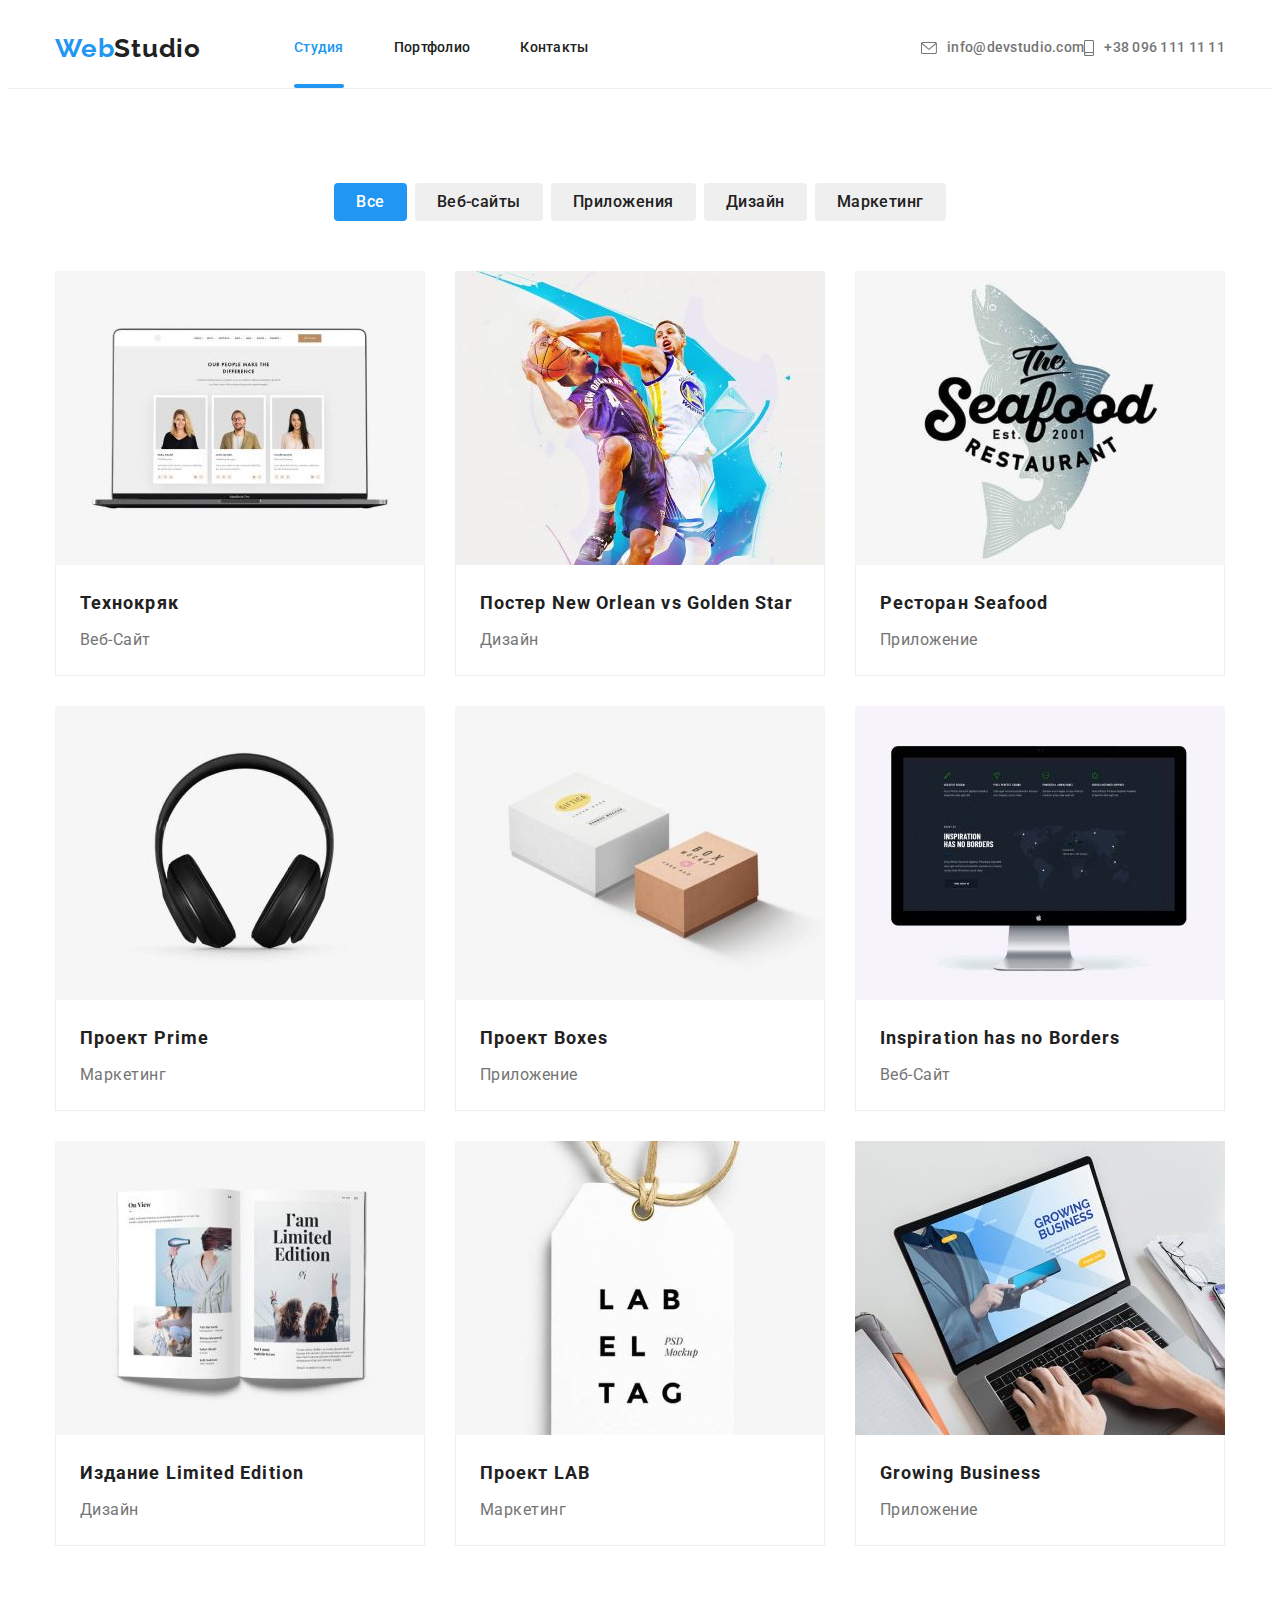
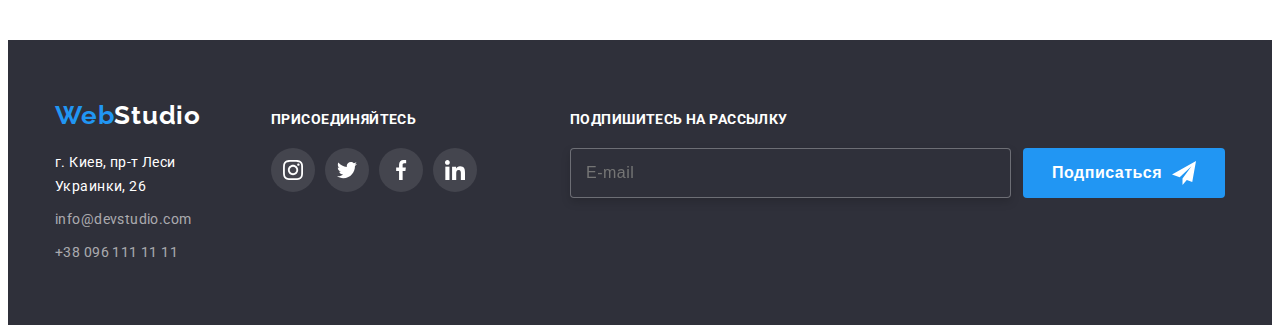
==== commit a80b049f: "16571706" ====
--- a/portfolio.html
+++ b/portfolio.html
@@ -176,11 +176,13 @@
                     исчерпывающие сведения о компании или частном лице.
                   </p>
                 </div>
+
                 <div class="card-container">
                   <h2 class="card-container__title">Технокряк</h2>
                   <p class="card-container__text">веб-сайт</p>
                 </div>
               </a>
+              
             </li>
 
             <li class="portfolio-card">
@@ -222,7 +224,7 @@
                 </div>
                 <div class="card-container">
                   <h2 class="card-container__title">
-                    Постер <span lang="en">Orlean vs Golden</span>
+                    Постер <span lang="en">New Orlean vs Golden Star</span>
                   </h2>
                   <p class="card-container__text">дизайн</p>
                 </div>
--- a/css/main.min.css
+++ b/css/main.min.css
@@ -1,2 +1,2 @@
-:root{--primary-text-color: #757575;--primary-title-color: #212121;--icon-color: #AFB1B8;--primary-button-color: #2196F3;--accent-color: #188CE8;--primary-transition-durat: 250ms;--primary-transition-timing-function: cubic-bezier(0.4, 0, 0.2, 1)}.visually-hidden{position:absolute;white-space:nowrap;width:1px;height:1px;overflow:hidden;border:0;padding:0;clip:rect(0 0 0 0);-webkit-clip-path:inset(50%);clip-path:inset(50%);margin:-1px}body{font-family:'Roboto', 'sans-serif';color:var(--primary-text-color)}*,::after,::before{-webkit-box-sizing:border-box;box-sizing:border-box}h1,h2,h3,p{margin:0;padding:0}ul{list-style:none;margin:0;padding:0}img{display:block;max-width:100%;height:auto}.container{padding-left:15px;padding-right:15px;margin:0 auto}@media screen and (min-width: 480px){.container{width:480px}}@media screen and (min-width: 768px){.container{width:768px}}@media screen and (min-width: 1200px){.container{width:1200px}}@media screen and (max-width: 1199.98px){.section{padding-top:60px;padding-bottom:60px}}@media screen and (min-width: 1200px){.section{padding-top:94px;padding-bottom:94px}}.section-title{font-size:36px;line-height:1.17;letter-spacing:.03em;text-align:center;color:var(--primary-title-color);margin-bottom:50px}.section-title::first-letter{text-transform:capitalize}@media screen and (max-width: 1199.98px){.section-title{font-size:28px;line-height:1.17;letter-spacing:.03em;margin-bottom:30px}}.logo{text-decoration:none;font-family:'Raleway';font-style:normal;font-weight:700;font-size:26px;line-height:1.19;letter-spacing:.03em;color:var(--primary-button-color);padding-top:24px;padding-bottom:24px;-webkit-transition-property:color, -webkit-text-decoration-color;transition-property:color, -webkit-text-decoration-color;transition-property:text-decoration-color, color;transition-property:text-decoration-color, color, -webkit-text-decoration-color;-webkit-transition-duration:var(--primary-transition-durat);transition-duration:var(--primary-transition-durat);-webkit-transition-timing-function:var(--primary-transition-timing-function);transition-timing-function:var(--primary-transition-timing-function)}@media screen and (max-width: 1199.98px){.logo{font-size:24px;text-align:center}}.logo__header{color:var(--primary-title-color)}.logo__text:hover,.logo__text:focus{-webkit-text-decoration-color:var(--accent-color);text-decoration-color:var(--accent-color);color:var(--accent-color)}.logo__footer{display:block;padding:0;margin-bottom:20px}.logo__footer-acent{color:#FFFFFF}.site-nav{display:-webkit-box;display:-ms-flexbox;display:flex;-webkit-box-align:center;-ms-flex-align:center;align-items:center;-webkit-box-pack:center;-ms-flex-pack:center;justify-content:center}.site-nav__list{display:-webkit-box;display:-ms-flexbox;display:flex;margin-left:93px}@media screen and (max-width: 767.98px){.site-nav__list{display:none}}@media screen and (max-width: 1199.98px){.site-nav__list{margin-left:88px}}.site-nav__item{position:relative}.link{text-decoration:none;font-family:'Roboto';font-style:normal;font-weight:500;font-size:14px;line-height:1.14;letter-spacing:.02em;color:var(--primary-title-color);display:block;-webkit-transition-property:color;transition-property:color;-webkit-transition-duration:var(--primary-transition-durat);transition-duration:var(--primary-transition-durat);-webkit-transition-timing-function:var(--primary-transition-timing-function);transition-timing-function:var(--primary-transition-timing-function);padding-top:32px;padding-bottom:32px}.link:hover,.link:focus{-webkit-text-decoration-color:var(--accent-color);text-decoration-color:var(--accent-color);color:var(--accent-color)}.link_acent{color:var(--primary-button-color)}.link_acent::after{position:absolute;bottom:0;display:block;content:"";width:100%;height:4px;border-radius:2px;background:var(--primary-button-color)}.header__mail,.header__phone{display:-webkit-inline-box;display:-ms-inline-flexbox;display:inline-flex;-webkit-box-align:center;-ms-flex-align:center;align-items:center;color:var(--primary-text-color);text-transform:lowercase}@media screen and (max-width: 1199.98px){.header__mail,.header__phone{padding:0;font-weight:500;font-size:12px;line-height:1.14;letter-spacing:.02em}}.contacts{display:-webkit-box;display:-ms-flexbox;display:flex;margin-left:auto}@media screen and (max-width: 767.98px){.contacts{display:none}}@media screen and (max-width: 1199.98px){.contacts{-webkit-box-orient:vertical;-webkit-box-direction:normal;-ms-flex-direction:column;flex-direction:column}}.site-nav__item:nth-last-child(-n+2){margin-left:50px}.contacts .contacts__item+.contacts__item{margin-left:50px}@media screen and (max-width: 1199.98px){.contacts .contacts__item+.contacts__item{margin:0;padding:0}}@media screen and (max-width: 1199.98px){.contacts__item:nth-child(1){margin-bottom:10px}}.contacts__icon{fill:currentColor;margin-right:10px}@media screen and (max-width: 1199.98px){.contacts__icon{zoom:0.875}}.mobile-menu{position:fixed;top:0;left:0;width:100%;height:100%;padding:48px 40px;display:-webkit-box;display:-ms-flexbox;display:flex;-webkit-box-orient:vertical;-webkit-box-direction:normal;-ms-flex-direction:column;flex-direction:column;background-color:#fff;overflow-y:scroll}@media screen and (min-width: 1200px){.mobile-menu{display:none}}@media screen and (min-width: 768px) and (max-width: 1199.98px){.mobile-menu{display:none}}.mobile-nav__item:first-child{margin-bottom:36px}.mobile-nav__item:nth-child(2){margin-bottom:32px}.mobile-nav__link{text-decoration:none;font-family:'Roboto';font-style:normal;font-weight:500;font-size:40px;line-height:1.17;letter-spacing:.02em;color:var(--primary-title-color);-webkit-transition-property:color;transition-property:color;-webkit-transition-duration:var(--primary-transition-durat);transition-duration:var(--primary-transition-durat);-webkit-transition-timing-function:var(--primary-transition-timing-function);transition-timing-function:var(--primary-transition-timing-function)}.mobile-nav__acent:only-child{color:var(--primary-button-color)}.mobile-contacts{margin-top:auto;margin-bottom:64px}.mobile-contacts__item:first-child{margin-bottom:32px}.mobile-contacts__phone{text-decoration:none;font-family:'Roboto';font-style:normal;font-weight:500;font-size:34px;line-height:1.17;letter-spacing:.02em;color:var(--primary-button-color)}.mobile-contacts__mail{text-decoration:none;font-family:'Roboto';font-style:normal;font-weight:500;font-size:24px;line-height:1.17;letter-spacing:.02em;color:var(--primary-text-color)}.mobile-socials{display:-webkit-box;display:-ms-flexbox;display:flex}.mobile-socials__item{padding:0 10px;border-left:1px solid rgba(33,33,33,0.2)}.mobile-socials__item:first-child{padding-left:0;border-left:none}.mobile-socials__link{text-decoration:none;font-family:'Roboto';font-style:normal;font-weight:500;font-size:18px;line-height:1.22;letter-spacing:.02em;color:var(--primary-button-color)}.mobile-button__close{position:absolute;top:10px;right:15px;display:-webkit-box;display:-ms-flexbox;display:flex;-webkit-box-pack:center;-ms-flex-pack:center;justify-content:center;-webkit-box-align:center;-ms-flex-align:center;align-items:center;width:40px;height:40px;cursor:pointer;border:none;color:var(--primary-title-color);background-color:#fff;-webkit-transition-property:color;transition-property:color;-webkit-transition-duration:var(--primary-transition-durat);transition-duration:var(--primary-transition-durat);-webkit-transition-timing-function:var(--primary-transition-timing-function);transition-timing-function:var(--primary-transition-timing-function);fill:currentColor}.mobile-button__close:hover,.mobile-button__close:focus{color:var(--primary-button-color)}.mobile-button__open{position:absolute;top:10px;right:15px;fill:currentColor;border:none;background-color:#FFFFFF;cursor:pointer;-webkit-transition-property:color;transition-property:color;-webkit-transition-duration:var(--primary-transition-durat);transition-duration:var(--primary-transition-durat);-webkit-transition-timing-function:var(--primary-transition-timing-function);transition-timing-function:var(--primary-transition-timing-function);display:none}.mobile-button__open:hover,.mobile-button__open:focus{color:var(--primary-button-color)}@media screen and (max-width: 767.98px){.mobile-button__open{display:inline}}.hero__button{font-family:'Roboto';font-style:normal;font-weight:700;font-size:16px;line-height:1.88;letter-spacing:.06em;border:none;border-radius:4px;background-color:var(--primary-button-color);color:#FFFFFF;cursor:pointer;padding:10px 32px;-webkit-transition-property:color, background-color;transition-property:color, background-color;-webkit-transition-duration:var(--primary-transition-durat);transition-duration:var(--primary-transition-durat);-webkit-transition-timing-function:var(--primary-transition-timing-function);transition-timing-function:var(--primary-transition-timing-function)}.hero__button:hover,.hero__button:focus{color:var(--accent-color);background-color:#FFFFFF}.modal__button-close{position:absolute;top:8px;right:8px;display:-webkit-box;display:-ms-flexbox;display:flex;-webkit-box-pack:center;-ms-flex-pack:center;justify-content:center;-webkit-box-align:center;-ms-flex-align:center;align-items:center;width:30px;height:30px;color:#000;border:1px solid rgba(0,0,0,0.1);background-color:#FFFFFF;border-radius:50%;cursor:pointer;-webkit-transition-property:color;transition-property:color;-webkit-transition-duration:var(--primary-transition-durat);transition-duration:var(--primary-transition-durat);-webkit-transition-timing-function:var(--primary-transition-timing-function);transition-timing-function:var(--primary-transition-timing-function);fill:currentColor}.modal__button-close:hover,.modal__button-close:focus{color:var(--primary-button-color)}.modal-button__submit{display:-webkit-box;display:-ms-flexbox;display:flex;font-weight:700;font-size:16px;line-height:1.88;letter-spacing:.06em;cursor:pointer;color:#FFFFFF;padding:10px 55px;background:var(--primary-button-color);-webkit-box-shadow:0px 4px 4px rgba(0,0,0,0.15);box-shadow:0px 4px 4px rgba(0,0,0,0.15);border-radius:4px;border:none;margin:0 auto;-webkit-transition-property:background-color;transition-property:background-color;-webkit-transition-duration:var(--primary-transition-durat);transition-duration:var(--primary-transition-durat);-webkit-transition-timing-function:var(--primary-transition-timing-function);transition-timing-function:var(--primary-transition-timing-function)}.modal-button__submit:hover,.modal-button__submit:focus{background:var(--accent-color)}.footer-form__button{cursor:pointer;font-weight:700;font-size:16px;line-height:1.88;letter-spacing:.03em;display:-webkit-box;display:-ms-flexbox;display:flex;-webkit-box-align:center;-ms-flex-align:center;align-items:center;text-align:center;color:#FFFFFF;padding:10px 29px;background:var(--primary-button-color);border-radius:4px;border:none;-webkit-transition-property:background-color;transition-property:background-color;-webkit-transition-duration:var(--primary-transition-durat);transition-duration:var(--primary-transition-durat);-webkit-transition-timing-function:var(--primary-transition-timing-function);transition-timing-function:var(--primary-transition-timing-function)}@media screen and (max-width: 1199.98px){.footer-form__button{margin:0 auto}}.footer-form__button:hover,.footer-form__button:focus{background-color:var(--accent-color)}.filter__button{font-family:'Roboto';font-style:normal;font-weight:500;font-size:16px;line-height:1.6;letter-spacing:0.03em;cursor:pointer;border:none;border-radius:4px;padding:6px 22px;color:var(--primary-title-color);-webkit-transition-property:background-color, color, -webkit-box-shadow;transition-property:background-color, color, -webkit-box-shadow;transition-property:background-color, color, box-shadow;transition-property:background-color, color, box-shadow, -webkit-box-shadow;-webkit-transition-duration:var(--primary-transition-durat);transition-duration:var(--primary-transition-durat);-webkit-transition-timing-function:var(--primary-transition-timing-function);transition-timing-function:var(--primary-transition-timing-function)}.filter__button:hover,.filter__button:focus{background-color:var(--accent-color);color:#FFFFFF;-webkit-box-shadow:0px 3px 1px rgba(0,0,0,0.1),0px 1px 2px rgba(0,0,0,0.08),0px 2px 2px rgba(0,0,0,0.12);box-shadow:0px 3px 1px rgba(0,0,0,0.1),0px 1px 2px rgba(0,0,0,0.08),0px 2px 2px rgba(0,0,0,0.12)}.filter__button-acent{background-color:var(--primary-button-color);color:#FFFFFF}.social-networks{display:-webkit-box;display:-ms-flexbox;display:flex;-webkit-box-align:center;-ms-flex-align:center;align-items:center;-webkit-box-pack:center;-ms-flex-pack:center;justify-content:center}.social-networks__link{display:-webkit-box;display:-ms-flexbox;display:flex;-webkit-box-align:center;-ms-flex-align:center;align-items:center;-webkit-box-pack:center;-ms-flex-pack:center;justify-content:center;width:44px;height:44px;color:var(--icon-color);border-radius:50%;-webkit-transition-property:background-color, color;transition-property:background-color, color;-webkit-transition-duration:var(--primary-transition-durat);transition-duration:var(--primary-transition-durat);-webkit-transition-timing-function:var(--primary-transition-timing-function);transition-timing-function:var(--primary-transition-timing-function)}.social-networks__link:hover,.social-networks__link:focus{background-color:var(--primary-button-color);color:#FFFFFF}.social-networks__icon{fill:currentColor}.footer-social{margin-right:93px}@media screen and (max-width: 767.98px){.footer-social{margin-right:auto;margin-left:auto;margin-bottom:60px}}@media screen and (min-width: 768px) and (max-width: 1199.98px){.footer-social{margin-right:89px;margin-left:auto;margin-bottom:60px}}.footer-social__title,.footer-form__title{display:block;font-weight:700;font-size:14px;line-height:1.14;letter-spacing:.03em;text-transform:uppercase;color:#FFFFFF;margin-bottom:20px}@media screen and (max-width: 1199.98px){.footer-social__title,.footer-form__title{text-align:center}}.footer-social__list{display:-webkit-box;display:-ms-flexbox;display:flex}@media screen and (max-width: 1199.98px){.footer-social__list{-webkit-box-pack:center;-ms-flex-pack:center;justify-content:center}}.footer-social__item{margin-right:10px}.footer-social__item:nth-last-child(1){margin-right:0}.footer-social__link{display:-webkit-box;display:-ms-flexbox;display:flex;-webkit-box-align:center;-ms-flex-align:center;align-items:center;-webkit-box-pack:center;-ms-flex-pack:center;justify-content:center;width:44px;height:44px;border-radius:50%;color:#FFFFFF;background:rgba(255,255,255,0.1);-webkit-transition-property:background-color;transition-property:background-color;-webkit-transition-duration:var(--primary-transition-durat);transition-duration:var(--primary-transition-durat);-webkit-transition-timing-function:var(--primary-transition-timing-function);transition-timing-function:var(--primary-transition-timing-function)}.footer-social__link:hover,.footer-social__link:focus{background-color:var(--primary-button-color)}.footer-social__icon{fill:currentColor}.backdrop{position:fixed;top:0;left:0;z-index:1;width:100%;height:100%;background:rgba(0,0,0,0.2);-webkit-transition:opacity var(--primary-transition-durat) var(--primary-transition-timing-function);transition:opacity var(--primary-transition-durat) var(--primary-transition-timing-function)}.is-hidden{opacity:0;pointer-events:none}.modal{position:absolute;padding:40px;top:50%;left:50%;width:528px;max-height:100%;overflow-y:scroll;background-color:#FFFFFF;-webkit-box-shadow:0px 1px 3px rgba(0,0,0,0.12),0px 1px 1px rgba(0,0,0,0.14),0px 2px 1px rgba(0,0,0,0.2);box-shadow:0px 1px 3px rgba(0,0,0,0.12),0px 1px 1px rgba(0,0,0,0.14),0px 2px 1px rgba(0,0,0,0.2);border-radius:4px;-webkit-transform:translate(-50%, -50%) scale(1);transform:translate(-50%, -50%) scale(1);-webkit-transition:opacity var(--primary-transition-durat) var(--primary-transition-timing-function),-webkit-transform var(--primary-transition-durat) var(--primary-transition-timing-function);transition:opacity var(--primary-transition-durat) var(--primary-transition-timing-function),-webkit-transform var(--primary-transition-durat) var(--primary-transition-timing-function);transition:transform var(--primary-transition-durat) var(--primary-transition-timing-function),opacity var(--primary-transition-durat) var(--primary-transition-timing-function);transition:transform var(--primary-transition-durat) var(--primary-transition-timing-function),opacity var(--primary-transition-durat) var(--primary-transition-timing-function),-webkit-transform var(--primary-transition-durat) var(--primary-transition-timing-function)}@media screen and (max-width: 1199.98px){.modal{width:450px}}.modal-form{width:100%;display:block}.modal-form__title{font-weight:700;font-size:20px;line-height:1.15;letter-spacing:.03em;color:var(--primary-title-color);text-align:center;margin-bottom:12px}@media screen and (max-width: 1199.98px){.modal-form__title{font-weight:700;font-size:20px;line-height:1.5;letter-spacing:.03em}}.modal-form__label{position:relative;display:-webkit-box;display:-ms-flexbox;display:flex;-webkit-box-orient:vertical;-webkit-box-direction:normal;-ms-flex-direction:column;flex-direction:column;width:100%;font-weight:400;font-size:14px;line-height:1.17;letter-spacing:.01em;color:var(--primary-text-color);margin-bottom:10px}@media screen and (max-width: 1199.98px){.modal-form__label{font-weight:400;font-size:12px;line-height:1.5;letter-spacing:.03em}}.modal-form__label:nth-child(5){margin-bottom:20px}.modal-form__label:focus-within .modal-form__input{outline:0;border-color:var(--primary-button-color)}.modal-form__label:focus-within .modal-form__icon{color:var(--primary-button-color)}.modal-form__label:hover .modal-form__icon,.modal-form__label:focus .modal-form__icon{color:var(--primary-button-color)}.modal-form__input{width:100%;font-weight:400;font-size:14px;line-height:1.14;letter-spacing:.01em;color:var(--primary-title-color);padding:12px 16px;padding-left:42px;margin-top:4px;cursor:pointer;border:1px solid rgba(33,33,33,0.2);border-radius:4px;-webkit-transition:border-color var(--primary-transition-durat) var(--primary-transition-timing-function);transition:border-color var(--primary-transition-durat) var(--primary-transition-timing-function)}.modal-form__input:hover,.modal-form__input:focus{border-color:var(--primary-button-color)}.modal-form__icon{fill:currentColor;position:absolute;left:12px;bottom:13px;color:var(--primary-title-color);-webkit-transition:border-color var(--primary-transition-durat) var(--primary-transition-timing-function);transition:border-color var(--primary-transition-durat) var(--primary-transition-timing-function)}.comments{padding-left:12px}.comments::-webkit-input-placeholder{color:rgba(117,117,117,0.5)}.comments:-ms-input-placeholder{color:rgba(117,117,117,0.5)}.comments::-ms-input-placeholder{color:rgba(117,117,117,0.5)}.comments::placeholder{color:rgba(117,117,117,0.5)}.checkbox-policy{display:-webkit-box;display:-ms-flexbox;display:flex;-webkit-box-align:center;-ms-flex-align:center;align-items:center;-webkit-box-pack:center;-ms-flex-pack:center;justify-content:center;cursor:pointer;font-weight:400;font-size:14px;line-height:1.71;letter-spacing:.03em;margin-bottom:30px}@media screen and (max-width: 1199.98px){.checkbox-policy{font-weight:400;font-size:12px;line-height:1.17;letter-spacing:.03em}}.checkbox-policy:checked+.checkbox-policy__icon{background-color:var(--primary-button-color);border-color:var(--primary-button-color);background-origin:border-box}.checkbox-policy:focus+.checkbox-policy__icon{border-color:var(--accent-color)}.checkbox-policy:hover+.checkbox-policy__icon{border-color:var(--accent-color)}.checkbox-policy__icon{width:16px;height:15px;margin-right:7px;fill:currentColor;color:#FFFFFF;border:2px solid var(--primary-title-color);border-radius:2px;-webkit-transition:var(--primary-transition-durat);transition:var(--primary-transition-durat);-webkit-transition-timing-function:var(--primary-transition-timing-function);transition-timing-function:var(--primary-transition-timing-function)}.checkbox-policy__title{color:var(--primary-text-color)}.checkbox-policy__link{color:var(--primary-button-color)}.footer-form{display:-webkit-box;display:-ms-flexbox;display:flex;-webkit-box-align:end;-ms-flex-align:end;align-items:flex-end}@media screen and (max-width: 1199.98px){.footer-form{-webkit-box-orient:vertical;-webkit-box-direction:normal;-ms-flex-direction:column;flex-direction:column}}@media screen and (min-width: 768px) and (max-width: 1199.98px){.footer-form{margin:0 auto}}.footer-form__label{width:358px;margin-right:12px}@media screen and (max-width: 1199.98px){.footer-form__label{margin:0;width:450px}}.footer-form__input{cursor:pointer;font-weight:400;font-size:16px;line-height:1.25;letter-spacing:.03em;width:inherit;color:rgba(255,255,255,0.6);border:1px solid rgba(255,255,255,0.3);-webkit-filter:drop-shadow(0px 4px 4px rgba(0,0,0,0.15));filter:drop-shadow(0px 4px 4px rgba(0,0,0,0.15));border-radius:4px;background-color:#2F303A;padding:14px 14px 14px 15px}@media screen and (max-width: 1199.98px){.footer-form__input{margin-bottom:20px}}.footer-form__icon{fill:currentColor;margin-left:10px}.filter__list{list-style:none;display:-webkit-box;display:-ms-flexbox;display:flex;-webkit-box-align:center;-ms-flex-align:center;align-items:center;-webkit-box-pack:center;-ms-flex-pack:center;justify-content:center;margin-bottom:50px}@media screen and (max-width: 767.98px){.filter__list{-ms-flex-wrap:wrap;flex-wrap:wrap;-webkit-box-pack:start;-ms-flex-pack:start;justify-content:flex-start;margin-bottom:40px}}.filter__item{text-align:left;margin-right:8px}.filter__item:last-child{margin-right:0}@media screen and (max-width: 767.98px){.filter__item:nth-child(-n+3){margin-bottom:15px}}.header{background-color:#FFFFFF;border-bottom:1px solid #ECECEC}.header__container{display:-webkit-box;display:-ms-flexbox;display:flex;-webkit-box-align:center;-ms-flex-align:center;align-items:center}.hero{text-align:center;padding-top:200px;padding-bottom:200px}@media screen and (max-width: 1199.98px){.hero{padding-top:118px;padding-bottom:118px}}.hero__overlay{max-width:1600px;margin-left:auto;margin-right:auto;background-image:-webkit-gradient(linear, left top, right top, from(rgba(47,48,58,0.4)), to(rgba(47,48,58,0.4))),url(../images/hero/mobile.jpg);background-image:linear-gradient(to right, rgba(47,48,58,0.4), rgba(47,48,58,0.4)),url(../images/hero/mobile.jpg);background-repeat:no-repeat;background-size:cover;background-position:center;background-color:#2F303A}@media (min-device-pixel-ratio: 2), (-webkit-min-device-pixel-ratio: 2), (min-resolution: 192dpi), (min-resolution: 2dppx){.hero__overlay{background-image:-webkit-gradient(linear, left top, right top, from(rgba(47,48,58,0.4)), to(rgba(47,48,58,0.4))),url(../images/hero/mobile@2x.jpg);background-image:linear-gradient(to right, rgba(47,48,58,0.4), rgba(47,48,58,0.4)),url(../images/hero/mobile@2x.jpg)}}@media screen and (min-width: 768px) and (max-width: 1199.98px){.hero__overlay{background-image:-webkit-gradient(linear, left top, right top, from(rgba(47,48,58,0.4)), to(rgba(47,48,58,0.4))),url(../images/hero/tablet.jpg);background-image:linear-gradient(to right, rgba(47,48,58,0.4), rgba(47,48,58,0.4)),url(../images/hero/tablet.jpg)}}@media screen and (min-width: 768px) and (max-width: 1199.98px) and (min-device-pixel-ratio: 2), screen and (min-width: 768px) and (max-width: 1199.98px) and (-webkit-min-device-pixel-ratio: 2), screen and (min-width: 768px) and (max-width: 1199.98px) and (min-resolution: 192dpi), screen and (min-width: 768px) and (max-width: 1199.98px) and (min-resolution: 2dppx){.hero__overlay{background-image:-webkit-gradient(linear, left top, right top, from(rgba(47,48,58,0.4)), to(rgba(47,48,58,0.4))),url(../images/hero/tablet@2x.jpg);background-image:linear-gradient(to right, rgba(47,48,58,0.4), rgba(47,48,58,0.4)),url(../images/hero/tablet@2x.jpg)}}@media screen and (min-width: 1200px){.hero__overlay{background-image:-webkit-gradient(linear, left top, right top, from(rgba(47,48,58,0.4)), to(rgba(47,48,58,0.4))),url(../images/hero/desktop.jpg);background-image:linear-gradient(to right, rgba(47,48,58,0.4), rgba(47,48,58,0.4)),url(../images/hero/desktop.jpg)}}@media screen and (min-width: 1200px) and (min-device-pixel-ratio: 2), screen and (min-width: 1200px) and (-webkit-min-device-pixel-ratio: 2), screen and (min-width: 1200px) and (min-resolution: 192dpi), screen and (min-width: 1200px) and (min-resolution: 2dppx){.hero__overlay{background-image:-webkit-gradient(linear, left top, right top, from(rgba(47,48,58,0.4)), to(rgba(47,48,58,0.4))),url(../images/hero/desktop@2x.jpg);background-image:linear-gradient(to right, rgba(47,48,58,0.4), rgba(47,48,58,0.4)),url(../images/hero/desktop@2x.jpg)}}.hero__title{font-weight:900;font-size:44px;line-height:1.36;letter-spacing:.06em;text-transform:uppercase;color:#FFFFFF;margin-bottom:30px}@media screen and (max-width: 1199.98px){.hero__title{font-weight:900;font-size:26px;line-height:1.62;letter-spacing:.06em}}.offers{padding-top:0}@media screen and (max-width: 1199.98px){.offers{display:none}}.offers__list{display:-webkit-box;display:-ms-flexbox;display:flex;-webkit-box-pack:justify;-ms-flex-pack:justify;justify-content:space-between;padding-left:0}.offers__item{padding-left:0;display:-webkit-box;display:-ms-flexbox;display:flex;margin-right:30px;position:relative}.offers__item:nth-child(3n){margin-right:0px}.offers__image{display:block;max-width:100%}.offers__text{position:absolute;display:-webkit-box;display:-ms-flexbox;display:flex;-webkit-box-align:center;-ms-flex-align:center;align-items:center;-webkit-box-pack:center;-ms-flex-pack:center;justify-content:center;bottom:0;left:0;width:100%;height:70px;font-weight:700;font-size:14px;line-height:1.14;letter-spacing:.03em;text-transform:uppercase;color:#FFFFFF;background-image:-webkit-gradient(linear, left top, right top, from(rgba(47,48,58,0.8)), to(rgba(47,48,58,0.8)));background-image:linear-gradient(to right, rgba(47,48,58,0.8), rgba(47,48,58,0.8))}.team{background-color:#F5F4FA}.team-cards{list-style:none;display:-webkit-box;display:-ms-flexbox;display:flex;-ms-flex-wrap:wrap;flex-wrap:wrap}.team-cards__item{border-radius:0px 0px 4px 4px;background-color:#FFFFFF}@media screen and (max-width: 767.98px){.team-cards__item{width:450px}.team-cards__item:nth-child(-n+3){margin-bottom:30px}}@media screen and (min-width: 768px) and (max-width: 1199.98px){.team-cards__item{width:354px}.team-cards__item:nth-child(odd){margin-right:30px}.team-cards__item:nth-child(-n+2){margin-bottom:30px}}@media screen and (min-width: 1200px){.team-cards__item{width:270px;margin-right:30px}.team-cards__item:nth-child(4n){margin-right:0}}.team-member{padding:30px;-webkit-box-shadow:0px 1px 3px rgba(0,0,0,0.12),0px 1px 1px rgba(0,0,0,0.14),0px 2px 1px rgba(0,0,0,0.2);box-shadow:0px 1px 3px rgba(0,0,0,0.12),0px 1px 1px rgba(0,0,0,0.14),0px 2px 1px rgba(0,0,0,0.2);border-radius:0px 0px 4px 4px}.team-member__name{font-weight:500;font-size:16px;line-height:1.19;letter-spacing:.03em;text-align:center;text-transform:capitalize;color:var(--primary-title-color);margin-bottom:10px}.team-member__position{font-size:16px;line-height:1.19;letter-spacing:.03em;text-align:center;margin-bottom:16px}.client-list{display:-webkit-box;display:-ms-flexbox;display:flex;-ms-flex-wrap:wrap;flex-wrap:wrap;-webkit-box-align:center;-ms-flex-align:center;align-items:center;-webkit-box-pack:center;-ms-flex-pack:center;justify-content:center}.client-card{display:-webkit-box;display:-ms-flexbox;display:flex;-webkit-box-align:center;-ms-flex-align:center;align-items:center;-webkit-box-pack:center;-ms-flex-pack:center;justify-content:center}@media screen and (max-width: 767.98px){.client-card:nth-child(odd){margin-right:30px}.client-card:nth-child(-n+4){margin-bottom:30px}}@media screen and (min-width: 768px) and (max-width: 1199.98px){.client-card{margin-right:30px}.client-card:nth-child(3n){margin-right:0}.client-card:nth-child(-n+3){margin-bottom:30px}}@media screen and (min-width: 1200px){.client-card{margin-right:30px}.client-card:nth-last-child(1){margin-right:0}}.client-card__link{display:-webkit-box;display:-ms-flexbox;display:flex;width:170px;height:92px;-webkit-box-align:center;-ms-flex-align:center;align-items:center;-webkit-box-pack:center;-ms-flex-pack:center;justify-content:center;border:1px solid #AFB1B8;border-radius:4px;color:var(--icon-color);-webkit-transition-property:border, color;transition-property:border, color;-webkit-transition-duration:var(--primary-transition-durat);transition-duration:var(--primary-transition-durat);-webkit-transition-timing-function:var(--primary-transition-timing-function);transition-timing-function:var(--primary-transition-timing-function)}@media screen and (min-width: 480px){.client-card__link{width:210px}}@media screen and (min-width: 768px){.client-card__link{width:226px}}@media screen and (min-width: 1200px){.client-card__link{width:170px}}.client-card__link:hover,.client-card__link:focus{color:var(--primary-button-color);border:1px solid var(--primary-button-color)}.client-card__icon{fill:currentColor}.features__list{list-style:none;display:-webkit-box;display:-ms-flexbox;display:flex;-ms-flex-wrap:wrap;flex-wrap:wrap}@media screen and (min-width: 480px){.features__item{display:block;width:450px;margin-bottom:30px}}@media screen and (min-width: 768px){.features__item{display:block;width:354px;-ms-flex-wrap:wrap;flex-wrap:wrap}.features__item:nth-child(odd){margin-right:30px}}@media screen and (min-width: 1200px){.features__item{display:block;width:270px;-ms-flex-wrap:wrap;flex-wrap:wrap;margin-right:30px}.features__item:last-child{margin-right:0}}@media screen and (min-width: 480px){.features-image{display:-webkit-box;display:-ms-flexbox;display:flex;width:450px;height:120px;-webkit-box-align:center;-ms-flex-align:center;align-items:center;-webkit-box-pack:center;-ms-flex-pack:center;justify-content:center;background-color:#F5F4FA;border-radius:4px;margin-bottom:30px}}@media screen and (min-width: 768px){.features-image{display:-webkit-box;display:-ms-flexbox;display:flex;-ms-flex-wrap:wrap;flex-wrap:wrap;width:354px;height:120px;-webkit-box-align:center;-ms-flex-align:center;align-items:center;-webkit-box-pack:center;-ms-flex-pack:center;justify-content:center;margin-bottom:30px;background-color:#F5F4FA;border-radius:4px}}@media screen and (min-width: 1200px){.features-image{display:-webkit-box;display:-ms-flexbox;display:flex;width:270px;height:120px;-webkit-box-align:center;-ms-flex-align:center;align-items:center;-webkit-box-pack:center;-ms-flex-pack:center;justify-content:center;margin-bottom:30px;background-color:#F5F4FA;border-radius:4px}}.features-image__icon{width:70px;height:70px;margin:0}.features__title{font-size:14px;line-height:1.14;letter-spacing:.03em;text-transform:uppercase;color:var(--primary-title-color);margin-bottom:10px}@media screen and (max-width: 767.98px){.features__title{text-align:center}}.features__text{font-size:14px;line-height:1.72;letter-spacing:.03em;color:var(--primary-text-color)}.features__text::first-letter{text-transform:capitalize}.footer{background-color:#2F303A;padding-top:60px;padding-bottom:60px}@media screen and (min-width: 1200px){.footer__container{display:-webkit-box;display:-ms-flexbox;display:flex;-webkit-box-align:baseline;-ms-flex-align:baseline;align-items:baseline}}@media screen and (min-width: 768px) and (max-width: 1199.98px){.footer__container{display:-webkit-box;display:-ms-flexbox;display:flex;-ms-flex-wrap:wrap;flex-wrap:wrap;-webkit-box-align:baseline;-ms-flex-align:baseline;align-items:baseline}}@media screen and (max-width: 767.98px){.footer__container{display:-webkit-box;display:-ms-flexbox;display:flex;-webkit-box-orient:vertical;-webkit-box-direction:normal;-ms-flex-direction:column;flex-direction:column;-webkit-box-pack:center;-ms-flex-pack:center;justify-content:center;-webkit-box-align:center;-ms-flex-align:center;align-items:center}}.footer__contacts{margin-right:70px}@media screen and (max-width: 1199.98px){.footer__contacts{margin:0 auto;text-align:center;margin-bottom:60px}}@media screen and (min-width: 768px) and (max-width: 1199.98px){.footer__contacts{margin-left:76px}}.footer__address{font-family:'Roboto';font-style:normal;color:#FFFFFF;font-weight:400;font-size:14px;line-height:1.71;letter-spacing:.03em}.footer__mail,.footer__phone{display:block;font-weight:400;font-size:14px;line-height:1.71;letter-spacing:.03em;color:rgba(255,255,255,0.6);padding:0;margin-top:9px}.footer__mail:focus,.footer__mail:hover,.footer__phone:focus,.footer__phone:hover{color:var(--primary-button-color)}@media screen and (max-width: 1199.98px){.footer__mail,.footer__phone{margin-top:8px}}.portfolio-cards{list-style:none;display:-webkit-box;display:-ms-flexbox;display:flex;-ms-flex-wrap:wrap;flex-wrap:wrap}.portfolio-card{background:#FFFFFF;width:370px;margin-right:30px;margin-bottom:30px}@media screen and (min-width: 1200px){.portfolio-card:nth-child(3n){margin-right:0px}.portfolio-card:nth-last-child(-n+3){margin-bottom:0}}@media screen and (max-width: 767.98px){.portfolio-card{width:450px;margin-right:0}.portfolio-card:nth-last-child(1){margin-bottom:0}}@media screen and (min-width: 768px) and (max-width: 1199.98px){.portfolio-card{width:354px}.portfolio-card:nth-child(even){margin-right:0}.portfolio-card:nth-last-child(1){margin-bottom:0}}.portfolio-card__link{text-decoration:none;-webkit-transition-property:color;transition-property:color;-webkit-transition-duration:var(--primary-transition-durat);transition-duration:var(--primary-transition-durat);-webkit-transition-timing-function:var(--primary-transition-timing-function);transition-timing-function:var(--primary-transition-timing-function);-webkit-transition-property:-webkit-box-shadow;transition-property:-webkit-box-shadow;transition-property:box-shadow;transition-property:box-shadow, -webkit-box-shadow;transition-duration:var(--primary-transition-durat);transition-timing-function:var(--primary-transition-timing-function)}.portfolio-card__link:hover,.portfolio-card__link:focus{-webkit-box-shadow:0px 1px 1px rgba(0,0,0,0.12),0px 4px 4px rgba(0,0,0,0.06),1px 4px 6px rgba(0,0,0,0.16);box-shadow:0px 1px 1px rgba(0,0,0,0.12),0px 4px 4px rgba(0,0,0,0.06),1px 4px 6px rgba(0,0,0,0.16)}.portfolio-card__link:hover .overlay-thumb__text,.portfolio-card__link:focus .overlay-thumb__text{-webkit-transform:translateY(0%);transform:translateY(0%)}.card-container{padding:20px 24px;border-right:1px solid #EEEEEE;border-bottom:1px solid #EEEEEE;border-left:1px solid #EEEEEE}.overlay-thumb{position:relative;overflow:hidden}.overlay-thumb__text{position:absolute;top:0;left:0;width:100%;height:100%;padding:63px 24px;text-transform:none;font-weight:400;font-size:18px;line-height:1.56;letter-spacing:.03em;background-color:rgba(33,150,243,0.9);color:#FFFFFF;-webkit-transition:-webkit-transform 1000ms cubic-bezier(0.4, 0, 0.2, 1);transition:-webkit-transform 1000ms cubic-bezier(0.4, 0, 0.2, 1);transition:transform 1000ms cubic-bezier(0.4, 0, 0.2, 1);transition:transform 1000ms cubic-bezier(0.4, 0, 0.2, 1), -webkit-transform 1000ms cubic-bezier(0.4, 0, 0.2, 1);-webkit-transform:translateY(101%);transform:translateY(101%)}.card-container__title{font-weight:700;font-size:18px;line-height:2;letter-spacing:.06em;color:var(--primary-title-color);margin-bottom:4px}.card-container__text{text-transform:capitalize;font-weight:400;font-size:16px;line-height:1.88;letter-spacing:.03em;color:var(--primary-text-color)}
+:root{--primary-text-color: #757575;--primary-title-color: #212121;--icon-color: #AFB1B8;--primary-button-color: #2196F3;--accent-color: #188CE8;--primary-transition-durat: 250ms;--primary-transition-timing-function: cubic-bezier(0.4, 0, 0.2, 1)}.visually-hidden{position:absolute;white-space:nowrap;width:1px;height:1px;overflow:hidden;border:0;padding:0;clip:rect(0 0 0 0);-webkit-clip-path:inset(50%);clip-path:inset(50%);margin:-1px}body{font-family:'Roboto', 'sans-serif';color:var(--primary-text-color)}*,::after,::before{-webkit-box-sizing:border-box;box-sizing:border-box}h1,h2,h3,p{margin:0;padding:0}ul{list-style:none;margin:0;padding:0}img{display:block;max-width:100%;height:auto}.container{padding-left:15px;padding-right:15px;margin:0 auto}@media screen and (min-width: 480px){.container{width:480px}}@media screen and (min-width: 768px){.container{width:768px}}@media screen and (min-width: 1200px){.container{width:1200px}}@media screen and (max-width: 1199.98px){.section{padding-top:60px;padding-bottom:60px}}@media screen and (min-width: 1200px){.section{padding-top:94px;padding-bottom:94px}}.section-title{font-size:36px;line-height:1.17;letter-spacing:.03em;text-align:center;color:var(--primary-title-color);margin-bottom:50px}.section-title::first-letter{text-transform:capitalize}@media screen and (max-width: 1199.98px){.section-title{font-size:28px;line-height:1.17;letter-spacing:.03em;margin-bottom:30px}}.logo{text-decoration:none;font-family:'Raleway';font-style:normal;font-weight:700;font-size:26px;line-height:1.19;letter-spacing:.03em;color:var(--primary-button-color);padding-top:24px;padding-bottom:24px;-webkit-transition-property:color, -webkit-text-decoration-color;transition-property:color, -webkit-text-decoration-color;transition-property:text-decoration-color, color;transition-property:text-decoration-color, color, -webkit-text-decoration-color;-webkit-transition-duration:var(--primary-transition-durat);transition-duration:var(--primary-transition-durat);-webkit-transition-timing-function:var(--primary-transition-timing-function);transition-timing-function:var(--primary-transition-timing-function)}@media screen and (max-width: 1199.98px){.logo{font-size:24px;text-align:center}}.logo__header{color:var(--primary-title-color)}.logo__text:hover,.logo__text:focus{-webkit-text-decoration-color:var(--accent-color);text-decoration-color:var(--accent-color);color:var(--accent-color)}.logo__footer{display:block;padding:0;margin-bottom:20px}.logo__footer-acent{color:#FFFFFF}.site-nav{display:-webkit-box;display:-ms-flexbox;display:flex;-webkit-box-align:center;-ms-flex-align:center;align-items:center;-webkit-box-pack:center;-ms-flex-pack:center;justify-content:center}.site-nav__list{display:-webkit-box;display:-ms-flexbox;display:flex;margin-left:93px}@media screen and (max-width: 767.98px){.site-nav__list{display:none}}@media screen and (max-width: 1199.98px){.site-nav__list{margin-left:88px}}.site-nav__item{position:relative}.link{text-decoration:none;font-family:'Roboto';font-style:normal;font-weight:500;font-size:14px;line-height:1.14;letter-spacing:.02em;color:var(--primary-title-color);display:block;-webkit-transition-property:color;transition-property:color;-webkit-transition-duration:var(--primary-transition-durat);transition-duration:var(--primary-transition-durat);-webkit-transition-timing-function:var(--primary-transition-timing-function);transition-timing-function:var(--primary-transition-timing-function);padding-top:32px;padding-bottom:32px}.link:hover,.link:focus{-webkit-text-decoration-color:var(--accent-color);text-decoration-color:var(--accent-color);color:var(--accent-color)}.link_acent{color:var(--primary-button-color)}.link_acent::after{position:absolute;bottom:0;display:block;content:"";width:100%;height:4px;border-radius:2px;background:var(--primary-button-color)}.header__mail,.header__phone{display:-webkit-inline-box;display:-ms-inline-flexbox;display:inline-flex;-webkit-box-align:center;-ms-flex-align:center;align-items:center;color:var(--primary-text-color);text-transform:lowercase}@media screen and (max-width: 1199.98px){.header__mail,.header__phone{padding:0;font-weight:500;font-size:12px;line-height:1.14;letter-spacing:.02em}}.contacts{display:-webkit-box;display:-ms-flexbox;display:flex;margin-left:auto}@media screen and (max-width: 767.98px){.contacts{display:none}}@media screen and (max-width: 1199.98px){.contacts{-webkit-box-orient:vertical;-webkit-box-direction:normal;-ms-flex-direction:column;flex-direction:column;margin-left:50px}}.site-nav__item:nth-last-child(-n+2){margin-left:50px}@media screen and (max-width: 1199.98px){.contacts__item:nth-child(1){margin-bottom:10px}.contacts__item:nth-child(1){padding-top:17px}.contacts__item:nth-child(2){padding-bottom:17px}}.contacts__icon{fill:currentColor;margin-right:10px}@media screen and (max-width: 1199.98px){.contacts__icon{zoom:0.875}}.mobile-menu{position:fixed;top:0;left:0;width:100%;height:100%;padding:48px 40px;display:-webkit-box;display:-ms-flexbox;display:flex;-webkit-box-orient:vertical;-webkit-box-direction:normal;-ms-flex-direction:column;flex-direction:column;background-color:#fff;overflow-y:scroll}@media screen and (min-width: 1200px){.mobile-menu{display:none}}@media screen and (min-width: 768px) and (max-width: 1199.98px){.mobile-menu{display:none}}.mobile-nav__item:first-child{margin-bottom:36px}.mobile-nav__item:nth-child(2){margin-bottom:32px}.mobile-nav__link{text-decoration:none;font-family:'Roboto';font-style:normal;font-weight:500;font-size:40px;line-height:1.17;letter-spacing:.02em;color:var(--primary-title-color);-webkit-transition-property:color;transition-property:color;-webkit-transition-duration:var(--primary-transition-durat);transition-duration:var(--primary-transition-durat);-webkit-transition-timing-function:var(--primary-transition-timing-function);transition-timing-function:var(--primary-transition-timing-function)}.mobile-nav__acent:only-child{color:var(--primary-button-color)}.mobile-contacts{margin-top:auto;margin-bottom:64px}.mobile-contacts__item:first-child{margin-bottom:32px}.mobile-contacts__phone{text-decoration:none;font-family:'Roboto';font-style:normal;font-weight:500;font-size:34px;line-height:1.17;letter-spacing:.02em;color:var(--primary-button-color)}.mobile-contacts__mail{text-decoration:none;font-family:'Roboto';font-style:normal;font-weight:500;font-size:24px;line-height:1.17;letter-spacing:.02em;color:var(--primary-text-color)}.mobile-socials{display:-webkit-box;display:-ms-flexbox;display:flex}.mobile-socials__item{padding:0 10px;border-left:1px solid rgba(33,33,33,0.2)}.mobile-socials__item:first-child{padding-left:0;border-left:none}.mobile-socials__link{text-decoration:none;font-family:'Roboto';font-style:normal;font-weight:500;font-size:18px;line-height:1.22;letter-spacing:.02em;color:var(--primary-button-color)}.mobile-button__close{position:absolute;top:10px;right:15px;display:-webkit-box;display:-ms-flexbox;display:flex;-webkit-box-pack:center;-ms-flex-pack:center;justify-content:center;-webkit-box-align:center;-ms-flex-align:center;align-items:center;width:40px;height:40px;cursor:pointer;border:none;color:var(--primary-title-color);background-color:#fff;-webkit-transition-property:color;transition-property:color;-webkit-transition-duration:var(--primary-transition-durat);transition-duration:var(--primary-transition-durat);-webkit-transition-timing-function:var(--primary-transition-timing-function);transition-timing-function:var(--primary-transition-timing-function);fill:currentColor}.mobile-button__close:hover,.mobile-button__close:focus{color:var(--primary-button-color)}.mobile-button__open{position:absolute;top:10px;right:15px;fill:currentColor;border:none;background-color:#FFFFFF;cursor:pointer;-webkit-transition-property:color;transition-property:color;-webkit-transition-duration:var(--primary-transition-durat);transition-duration:var(--primary-transition-durat);-webkit-transition-timing-function:var(--primary-transition-timing-function);transition-timing-function:var(--primary-transition-timing-function);display:none}.mobile-button__open:hover,.mobile-button__open:focus{color:var(--primary-button-color)}@media screen and (max-width: 767.98px){.mobile-button__open{display:inline}}.hero__button{font-family:'Roboto';font-style:normal;font-weight:700;font-size:16px;line-height:1.88;letter-spacing:.06em;border:none;border-radius:4px;background-color:var(--primary-button-color);color:#FFFFFF;cursor:pointer;padding:10px 32px;-webkit-transition-property:color, background-color;transition-property:color, background-color;-webkit-transition-duration:var(--primary-transition-durat);transition-duration:var(--primary-transition-durat);-webkit-transition-timing-function:var(--primary-transition-timing-function);transition-timing-function:var(--primary-transition-timing-function)}.hero__button:hover,.hero__button:focus{color:var(--accent-color);background-color:#FFFFFF}.modal__button-close{position:absolute;top:8px;right:8px;display:-webkit-box;display:-ms-flexbox;display:flex;-webkit-box-pack:center;-ms-flex-pack:center;justify-content:center;-webkit-box-align:center;-ms-flex-align:center;align-items:center;width:30px;height:30px;color:#000;border:1px solid rgba(0,0,0,0.1);background-color:#FFFFFF;border-radius:50%;cursor:pointer;-webkit-transition-property:color;transition-property:color;-webkit-transition-duration:var(--primary-transition-durat);transition-duration:var(--primary-transition-durat);-webkit-transition-timing-function:var(--primary-transition-timing-function);transition-timing-function:var(--primary-transition-timing-function);fill:currentColor}.modal__button-close:hover,.modal__button-close:focus{color:var(--primary-button-color)}.modal-button__submit{display:-webkit-box;display:-ms-flexbox;display:flex;font-weight:700;font-size:16px;line-height:1.88;letter-spacing:.06em;cursor:pointer;color:#FFFFFF;padding:10px 55px;background:var(--primary-button-color);-webkit-box-shadow:0px 4px 4px rgba(0,0,0,0.15);box-shadow:0px 4px 4px rgba(0,0,0,0.15);border-radius:4px;border:none;margin:0 auto;-webkit-transition-property:background-color;transition-property:background-color;-webkit-transition-duration:var(--primary-transition-durat);transition-duration:var(--primary-transition-durat);-webkit-transition-timing-function:var(--primary-transition-timing-function);transition-timing-function:var(--primary-transition-timing-function)}.modal-button__submit:hover,.modal-button__submit:focus{background:var(--accent-color)}.footer-form__button{cursor:pointer;font-weight:700;font-size:16px;line-height:1.88;letter-spacing:.03em;display:-webkit-box;display:-ms-flexbox;display:flex;-webkit-box-align:center;-ms-flex-align:center;align-items:center;text-align:center;color:#FFFFFF;padding:10px 29px;background:var(--primary-button-color);border-radius:4px;border:none;-webkit-transition-property:background-color;transition-property:background-color;-webkit-transition-duration:var(--primary-transition-durat);transition-duration:var(--primary-transition-durat);-webkit-transition-timing-function:var(--primary-transition-timing-function);transition-timing-function:var(--primary-transition-timing-function)}@media screen and (max-width: 1199.98px){.footer-form__button{margin:0 auto}}.footer-form__button:hover,.footer-form__button:focus{background-color:var(--accent-color)}.filter__button{font-family:'Roboto';font-style:normal;font-weight:500;font-size:16px;line-height:1.6;letter-spacing:0.03em;cursor:pointer;border:none;border-radius:4px;padding:6px 22px;color:var(--primary-title-color);-webkit-transition-property:background-color, color, -webkit-box-shadow;transition-property:background-color, color, -webkit-box-shadow;transition-property:background-color, color, box-shadow;transition-property:background-color, color, box-shadow, -webkit-box-shadow;-webkit-transition-duration:var(--primary-transition-durat);transition-duration:var(--primary-transition-durat);-webkit-transition-timing-function:var(--primary-transition-timing-function);transition-timing-function:var(--primary-transition-timing-function)}.filter__button:hover,.filter__button:focus{background-color:var(--accent-color);color:#FFFFFF;-webkit-box-shadow:0px 3px 1px rgba(0,0,0,0.1),0px 1px 2px rgba(0,0,0,0.08),0px 2px 2px rgba(0,0,0,0.12);box-shadow:0px 3px 1px rgba(0,0,0,0.1),0px 1px 2px rgba(0,0,0,0.08),0px 2px 2px rgba(0,0,0,0.12)}.filter__button-acent{background-color:var(--primary-button-color);color:#FFFFFF}.social-networks{display:-webkit-box;display:-ms-flexbox;display:flex;-webkit-box-align:center;-ms-flex-align:center;align-items:center;-webkit-box-pack:center;-ms-flex-pack:center;justify-content:center}.social-networks__item{margin-right:10px}.social-networks__item:nth-last-child(1){margin-right:0}.social-networks__link{display:-webkit-box;display:-ms-flexbox;display:flex;-webkit-box-align:center;-ms-flex-align:center;align-items:center;-webkit-box-pack:center;-ms-flex-pack:center;justify-content:center;width:44px;height:44px;color:var(--icon-color);border-radius:50%;-webkit-transition-property:background-color, color;transition-property:background-color, color;-webkit-transition-duration:var(--primary-transition-durat);transition-duration:var(--primary-transition-durat);-webkit-transition-timing-function:var(--primary-transition-timing-function);transition-timing-function:var(--primary-transition-timing-function)}.social-networks__link:hover,.social-networks__link:focus{background-color:var(--primary-button-color);color:#FFFFFF}.social-networks__icon{fill:currentColor}.footer-social{margin-right:93px}@media screen and (max-width: 767.98px){.footer-social{margin-right:auto;margin-left:auto;margin-bottom:60px}}@media screen and (min-width: 768px) and (max-width: 1199.98px){.footer-social{margin-right:0;margin-bottom:60px}}.footer-social__title,.footer-form__title{display:block;font-weight:700;font-size:14px;line-height:1.14;letter-spacing:.03em;text-transform:uppercase;color:#FFFFFF;margin-bottom:20px}@media screen and (max-width: 1199.98px){.footer-social__title,.footer-form__title{text-align:center}}.footer-social__list{display:-webkit-box;display:-ms-flexbox;display:flex}@media screen and (max-width: 1199.98px){.footer-social__list{-webkit-box-pack:center;-ms-flex-pack:center;justify-content:center}}.footer-social__item{margin-right:10px}.footer-social__item:nth-last-child(1){margin-right:0}.footer-social__link{display:-webkit-box;display:-ms-flexbox;display:flex;-webkit-box-align:center;-ms-flex-align:center;align-items:center;-webkit-box-pack:center;-ms-flex-pack:center;justify-content:center;width:44px;height:44px;border-radius:50%;color:#FFFFFF;background:rgba(255,255,255,0.1);-webkit-transition-property:background-color;transition-property:background-color;-webkit-transition-duration:var(--primary-transition-durat);transition-duration:var(--primary-transition-durat);-webkit-transition-timing-function:var(--primary-transition-timing-function);transition-timing-function:var(--primary-transition-timing-function)}.footer-social__link:hover,.footer-social__link:focus{background-color:var(--primary-button-color)}.footer-social__icon{fill:currentColor}.backdrop{position:fixed;top:0;left:0;z-index:1;width:100%;height:100%;background:rgba(0,0,0,0.2);-webkit-transition:opacity var(--primary-transition-durat) var(--primary-transition-timing-function);transition:opacity var(--primary-transition-durat) var(--primary-transition-timing-function)}.is-hidden{opacity:0;pointer-events:none}.modal{position:absolute;padding:40px;top:50%;left:50%;width:528px;max-height:100%;overflow-y:scroll;background-color:#FFFFFF;-webkit-box-shadow:0px 1px 3px rgba(0,0,0,0.12),0px 1px 1px rgba(0,0,0,0.14),0px 2px 1px rgba(0,0,0,0.2);box-shadow:0px 1px 3px rgba(0,0,0,0.12),0px 1px 1px rgba(0,0,0,0.14),0px 2px 1px rgba(0,0,0,0.2);border-radius:4px;-webkit-transform:translate(-50%, -50%) scale(1);transform:translate(-50%, -50%) scale(1);-webkit-transition:opacity var(--primary-transition-durat) var(--primary-transition-timing-function),-webkit-transform var(--primary-transition-durat) var(--primary-transition-timing-function);transition:opacity var(--primary-transition-durat) var(--primary-transition-timing-function),-webkit-transform var(--primary-transition-durat) var(--primary-transition-timing-function);transition:transform var(--primary-transition-durat) var(--primary-transition-timing-function),opacity var(--primary-transition-durat) var(--primary-transition-timing-function);transition:transform var(--primary-transition-durat) var(--primary-transition-timing-function),opacity var(--primary-transition-durat) var(--primary-transition-timing-function),-webkit-transform var(--primary-transition-durat) var(--primary-transition-timing-function)}@media screen and (max-width: 1199.98px){.modal{width:450px}}@media screen and (max-width: 767.98px){.modal{max-width:100%}}.modal-form{width:100%;display:block}.modal-form__title{font-weight:700;font-size:20px;line-height:1.15;letter-spacing:.03em;color:var(--primary-title-color);text-align:center;margin-bottom:12px}@media screen and (max-width: 1199.98px){.modal-form__title{font-weight:700;font-size:20px;line-height:1.5;letter-spacing:.03em}}.modal-form__label{position:relative;display:-webkit-box;display:-ms-flexbox;display:flex;-webkit-box-orient:vertical;-webkit-box-direction:normal;-ms-flex-direction:column;flex-direction:column;width:100%;font-weight:400;font-size:14px;line-height:1.17;letter-spacing:.01em;color:var(--primary-text-color);margin-bottom:10px}@media screen and (max-width: 1199.98px){.modal-form__label{font-weight:400;font-size:12px;line-height:1.5;letter-spacing:.03em}}.modal-form__label:nth-child(5){margin-bottom:20px}.modal-form__label:focus-within .modal-form__input{outline:0;border-color:var(--primary-button-color)}.modal-form__label:focus-within .modal-form__icon{color:var(--primary-button-color)}.modal-form__label:hover .modal-form__icon,.modal-form__label:focus .modal-form__icon{color:var(--primary-button-color)}.modal-form__input{width:100%;font-weight:400;font-size:14px;line-height:1.14;letter-spacing:.01em;color:var(--primary-title-color);padding:12px 16px;padding-left:42px;margin-top:4px;cursor:pointer;border:1px solid rgba(33,33,33,0.2);border-radius:4px;-webkit-transition:border-color var(--primary-transition-durat) var(--primary-transition-timing-function);transition:border-color var(--primary-transition-durat) var(--primary-transition-timing-function)}.modal-form__input:hover,.modal-form__input:focus{border-color:var(--primary-button-color)}.modal-form__icon{fill:currentColor;position:absolute;left:12px;bottom:13px;color:var(--primary-title-color);-webkit-transition:border-color var(--primary-transition-durat) var(--primary-transition-timing-function);transition:border-color var(--primary-transition-durat) var(--primary-transition-timing-function)}.comments{padding-left:12px}.comments::-webkit-input-placeholder{color:rgba(117,117,117,0.5)}.comments:-ms-input-placeholder{color:rgba(117,117,117,0.5)}.comments::-ms-input-placeholder{color:rgba(117,117,117,0.5)}.comments::placeholder{color:rgba(117,117,117,0.5)}.checkbox-policy{display:-webkit-box;display:-ms-flexbox;display:flex;-webkit-box-align:center;-ms-flex-align:center;align-items:center;-webkit-box-pack:center;-ms-flex-pack:center;justify-content:center;cursor:pointer;font-weight:400;font-size:14px;line-height:1.71;letter-spacing:.03em;margin-bottom:30px}@media screen and (max-width: 1199.98px){.checkbox-policy{font-weight:400;font-size:12px;line-height:1.17;letter-spacing:.03em}}.checkbox-policy:checked+.checkbox-policy__icon{background-color:var(--primary-button-color);border-color:var(--primary-button-color);background-origin:border-box}.checkbox-policy:focus+.checkbox-policy__icon{border-color:var(--accent-color)}.checkbox-policy:hover+.checkbox-policy__icon{border-color:var(--accent-color)}.checkbox-policy__icon{width:16px;height:15px;margin-right:7px;fill:currentColor;color:#FFFFFF;border:2px solid var(--primary-title-color);border-radius:2px;-webkit-transition:var(--primary-transition-durat);transition:var(--primary-transition-durat);-webkit-transition-timing-function:var(--primary-transition-timing-function);transition-timing-function:var(--primary-transition-timing-function)}.checkbox-policy__title{color:var(--primary-text-color)}.checkbox-policy__link{color:var(--primary-button-color)}.footer-form{display:-webkit-box;display:-ms-flexbox;display:flex;-webkit-box-align:end;-ms-flex-align:end;align-items:flex-end;width:100%}@media screen and (max-width: 1199.98px){.footer-form{-webkit-box-orient:vertical;-webkit-box-direction:normal;-ms-flex-direction:column;flex-direction:column;width:100%}}@media screen and (min-width: 768px) and (max-width: 1199.98px){.footer-form{margin:0 auto}}.footer-form__label{-webkit-box-sizing:border-box;box-sizing:border-box;width:100%;margin-right:12px}@media screen and (max-width: 1199.98px){.footer-form__label{margin:0 auto;width:100%;max-width:450px}}.footer-form__input{cursor:pointer;font-weight:400;font-size:16px;line-height:1.25;letter-spacing:.03em;width:inherit;color:rgba(255,255,255,0.6);border:1px solid rgba(255,255,255,0.3);-webkit-filter:drop-shadow(0px 4px 4px rgba(0,0,0,0.15));filter:drop-shadow(0px 4px 4px rgba(0,0,0,0.15));border-radius:4px;background-color:#2F303A;padding:14px 14px 14px 15px}@media screen and (max-width: 1199.98px){.footer-form__input{margin-bottom:20px}}.footer-form__icon{fill:currentColor;margin-left:10px}.filter__list{list-style:none;display:-webkit-box;display:-ms-flexbox;display:flex;-ms-flex-wrap:wrap;flex-wrap:wrap;row-gap:15px;-webkit-column-gap:8px;column-gap:8px;-webkit-box-align:center;-ms-flex-align:center;align-items:center;-webkit-box-pack:center;-ms-flex-pack:center;justify-content:center;margin-bottom:50px}@media screen and (max-width: 767.98px){.filter__list{-webkit-box-pack:start;-ms-flex-pack:start;justify-content:flex-start;margin-bottom:40px}}.filter__item{text-align:left}.header{background-color:#FFFFFF;border-bottom:1px solid #ECECEC}.header__container{display:-webkit-box;display:-ms-flexbox;display:flex;-webkit-box-align:center;-ms-flex-align:center;align-items:center;position:relative}.hero{text-align:center;padding-top:200px;padding-bottom:200px}@media screen and (max-width: 1199.98px){.hero{padding-top:118px;padding-bottom:118px}}.hero__overlay{max-width:1600px;margin-left:auto;margin-right:auto;background-image:-webkit-gradient(linear, left top, right top, from(rgba(47,48,58,0.4)), to(rgba(47,48,58,0.4))),url(../images/hero/mobile.jpg);background-image:linear-gradient(to right, rgba(47,48,58,0.4), rgba(47,48,58,0.4)),url(../images/hero/mobile.jpg);background-repeat:no-repeat;background-size:cover;background-position:center;background-color:#2F303A}@media (min-device-pixel-ratio: 2), (-webkit-min-device-pixel-ratio: 2), (min-resolution: 192dpi), (min-resolution: 2dppx){.hero__overlay{background-image:-webkit-gradient(linear, left top, right top, from(rgba(47,48,58,0.4)), to(rgba(47,48,58,0.4))),url(../images/hero/mobile@2x.jpg);background-image:linear-gradient(to right, rgba(47,48,58,0.4), rgba(47,48,58,0.4)),url(../images/hero/mobile@2x.jpg)}}@media screen and (min-width: 768px) and (max-width: 1199.98px){.hero__overlay{background-image:-webkit-gradient(linear, left top, right top, from(rgba(47,48,58,0.4)), to(rgba(47,48,58,0.4))),url(../images/hero/tablet.jpg);background-image:linear-gradient(to right, rgba(47,48,58,0.4), rgba(47,48,58,0.4)),url(../images/hero/tablet.jpg)}}@media screen and (min-width: 768px) and (max-width: 1199.98px) and (min-device-pixel-ratio: 2), screen and (min-width: 768px) and (max-width: 1199.98px) and (-webkit-min-device-pixel-ratio: 2), screen and (min-width: 768px) and (max-width: 1199.98px) and (min-resolution: 192dpi), screen and (min-width: 768px) and (max-width: 1199.98px) and (min-resolution: 2dppx){.hero__overlay{background-image:-webkit-gradient(linear, left top, right top, from(rgba(47,48,58,0.4)), to(rgba(47,48,58,0.4))),url(../images/hero/tablet@2x.jpg);background-image:linear-gradient(to right, rgba(47,48,58,0.4), rgba(47,48,58,0.4)),url(../images/hero/tablet@2x.jpg)}}@media screen and (min-width: 1200px){.hero__overlay{background-image:-webkit-gradient(linear, left top, right top, from(rgba(47,48,58,0.4)), to(rgba(47,48,58,0.4))),url(../images/hero/desktop.jpg);background-image:linear-gradient(to right, rgba(47,48,58,0.4), rgba(47,48,58,0.4)),url(../images/hero/desktop.jpg)}}@media screen and (min-width: 1200px) and (min-device-pixel-ratio: 2), screen and (min-width: 1200px) and (-webkit-min-device-pixel-ratio: 2), screen and (min-width: 1200px) and (min-resolution: 192dpi), screen and (min-width: 1200px) and (min-resolution: 2dppx){.hero__overlay{background-image:-webkit-gradient(linear, left top, right top, from(rgba(47,48,58,0.4)), to(rgba(47,48,58,0.4))),url(../images/hero/desktop@2x.jpg);background-image:linear-gradient(to right, rgba(47,48,58,0.4), rgba(47,48,58,0.4)),url(../images/hero/desktop@2x.jpg)}}.hero__title{font-weight:900;font-size:44px;line-height:1.36;letter-spacing:.06em;text-transform:uppercase;color:#FFFFFF;margin-bottom:30px}@media screen and (max-width: 1199.98px){.hero__title{font-weight:900;font-size:26px;line-height:1.62;letter-spacing:.06em}}@media screen and (max-width: 395px){.hero__title{font-size:calc(26px*2/3)}}@media screen and (max-width: 325px){.hero__title{font-size:calc(26px*1/2)}}.offers{padding-top:0}@media screen and (max-width: 1199.98px){.offers{display:none}}.offers__list{display:-webkit-box;display:-ms-flexbox;display:flex;-webkit-box-pack:justify;-ms-flex-pack:justify;justify-content:space-between;padding-left:0}.offers__item{padding-left:0;display:-webkit-box;display:-ms-flexbox;display:flex;margin-right:30px;position:relative}.offers__item:nth-child(3n){margin-right:0px}.offers__image{display:block;max-width:100%}.offers__text{position:absolute;display:-webkit-box;display:-ms-flexbox;display:flex;-webkit-box-align:center;-ms-flex-align:center;align-items:center;-webkit-box-pack:center;-ms-flex-pack:center;justify-content:center;bottom:0;left:0;width:100%;height:70px;font-weight:700;font-size:14px;line-height:1.14;letter-spacing:.03em;text-transform:uppercase;color:#FFFFFF;background-image:-webkit-gradient(linear, left top, right top, from(rgba(47,48,58,0.8)), to(rgba(47,48,58,0.8)));background-image:linear-gradient(to right, rgba(47,48,58,0.8), rgba(47,48,58,0.8))}.team{background-color:#F5F4FA}.team-cards{list-style:none;display:-webkit-box;display:-ms-flexbox;display:flex;-ms-flex-wrap:wrap;flex-wrap:wrap;row-gap:30px;-webkit-column-gap:30px;column-gap:30px}.team-cards__item{border-radius:0px 0px 4px 4px;background-color:#FFFFFF}@media screen and (max-width: 767.98px){.team-cards__item{max-width:450px}}@media screen and (min-width: 768px) and (max-width: 1199.98px){.team-cards__item{width:354px}}@media screen and (min-width: 1200px){.team-cards__item{width:270px}}.team-member{padding:30px;-webkit-box-shadow:0px 1px 3px rgba(0,0,0,0.12),0px 1px 1px rgba(0,0,0,0.14),0px 2px 1px rgba(0,0,0,0.2);box-shadow:0px 1px 3px rgba(0,0,0,0.12),0px 1px 1px rgba(0,0,0,0.14),0px 2px 1px rgba(0,0,0,0.2);border-radius:0px 0px 4px 4px}.team-member__name{font-weight:500;font-size:16px;line-height:1.19;letter-spacing:.03em;text-align:center;text-transform:capitalize;color:var(--primary-title-color);margin-bottom:10px}.team-member__position{font-size:16px;line-height:1.19;letter-spacing:.03em;text-align:center;margin-bottom:16px}.client-list{display:-webkit-box;display:-ms-flexbox;display:flex;-ms-flex-wrap:wrap;flex-wrap:wrap;row-gap:30px;-webkit-column-gap:30px;column-gap:30px;-webkit-box-align:center;-ms-flex-align:center;align-items:center;-webkit-box-pack:center;-ms-flex-pack:center;justify-content:center;margin:0 auto}.client-card{display:-webkit-box;display:-ms-flexbox;display:flex;-ms-flex-wrap:wrap;flex-wrap:wrap}.client-card__link{display:-webkit-box;display:-ms-flexbox;display:flex;width:170px;height:92px;-webkit-box-align:center;-ms-flex-align:center;align-items:center;-webkit-box-pack:center;-ms-flex-pack:center;justify-content:center;border:1px solid #AFB1B8;border-radius:4px;color:var(--icon-color);-webkit-transition-property:border, color;transition-property:border, color;-webkit-transition-duration:var(--primary-transition-durat);transition-duration:var(--primary-transition-durat);-webkit-transition-timing-function:var(--primary-transition-timing-function);transition-timing-function:var(--primary-transition-timing-function)}@media screen and (max-width: 767.98px){.client-card__link{width:210px}}@media screen and (min-width: 768px) and (max-width: 1199.98px){.client-card__link{width:226px}}@media screen and (min-width: 1200px){.client-card__link{width:170px}}.client-card__link:hover,.client-card__link:focus{color:var(--primary-button-color);border:1px solid var(--primary-button-color)}.client-card__icon{fill:currentColor}.features__list{list-style:none;display:-webkit-box;display:-ms-flexbox;display:flex;-ms-flex-wrap:wrap;flex-wrap:wrap;row-gap:30px;-webkit-column-gap:30px;column-gap:30px}@media screen and (min-width: 480px){.features__item{display:block;max-width:450px}}@media screen and (min-width: 768px){.features__item{display:block;width:354px;-ms-flex-wrap:wrap;flex-wrap:wrap}}@media screen and (min-width: 1200px){.features__item{display:block;width:270px;-ms-flex-wrap:wrap;flex-wrap:wrap}}@media screen and (max-width: 767.98px){.features-image{display:-webkit-box;display:-ms-flexbox;display:flex;-ms-flex-preferred-size:auto;flex-basis:auto;max-width:450px;height:120px;-webkit-box-align:center;-ms-flex-align:center;align-items:center;-webkit-box-pack:center;-ms-flex-pack:center;justify-content:center;background-color:#F5F4FA;border-radius:4px;margin-bottom:30px}}@media screen and (min-width: 768px){.features-image{display:-webkit-box;display:-ms-flexbox;display:flex;-ms-flex-wrap:wrap;flex-wrap:wrap;width:354px;height:120px;-webkit-box-align:center;-ms-flex-align:center;align-items:center;-webkit-box-pack:center;-ms-flex-pack:center;justify-content:center;margin-bottom:30px;background-color:#F5F4FA;border-radius:4px}}@media screen and (min-width: 1200px){.features-image{display:-webkit-box;display:-ms-flexbox;display:flex;width:270px;height:120px;-webkit-box-align:center;-ms-flex-align:center;align-items:center;-webkit-box-pack:center;-ms-flex-pack:center;justify-content:center;margin-bottom:30px;background-color:#F5F4FA;border-radius:4px}}.features-image__icon{width:70px;height:70px;margin:0}.features__title{font-size:14px;line-height:1.14;letter-spacing:.03em;text-transform:uppercase;color:var(--primary-title-color);margin-bottom:10px}@media screen and (max-width: 767.98px){.features__title{text-align:center}}.features__text{font-size:14px;line-height:1.72;letter-spacing:.03em;color:var(--primary-text-color)}.features__text::first-letter{text-transform:capitalize}.footer{background-color:#2F303A;padding-top:60px;padding-bottom:60px}@media screen and (min-width: 1200px){.footer__container{display:-webkit-box;display:-ms-flexbox;display:flex;-webkit-box-align:baseline;-ms-flex-align:baseline;align-items:baseline}}@media screen and (min-width: 768px) and (max-width: 1199.98px){.footer__container{display:-webkit-box;display:-ms-flexbox;display:flex;-ms-flex-wrap:wrap;flex-wrap:wrap;-webkit-box-align:baseline;-ms-flex-align:baseline;align-items:baseline;-webkit-box-pack:justify;-ms-flex-pack:justify;justify-content:space-between;padding-left:76px;padding-right:89px}}@media screen and (max-width: 767.98px){.footer__container{display:-webkit-box;display:-ms-flexbox;display:flex;-webkit-box-orient:vertical;-webkit-box-direction:normal;-ms-flex-direction:column;flex-direction:column;-webkit-box-pack:center;-ms-flex-pack:center;justify-content:center;-webkit-box-align:center;-ms-flex-align:center;align-items:center}}.footer__contacts{-webkit-box-pack:center;-ms-flex-pack:center;justify-content:center;-webkit-box-align:center;-ms-flex-align:center;align-items:center}@media screen and (max-width: 1199.98px){.footer__contacts{text-align:center;margin-bottom:60px}}@media screen and (min-width: 1200px){.footer__contacts{margin-right:70px}}.footer__address{font-family:'Roboto';font-style:normal;color:#FFFFFF;font-weight:400;font-size:14px;line-height:1.71;letter-spacing:.03em}.footer__mail,.footer__phone{display:block;font-weight:400;font-size:14px;line-height:1.71;letter-spacing:.03em;color:rgba(255,255,255,0.6);padding:0;margin-top:9px}.footer__mail:focus,.footer__mail:hover,.footer__phone:focus,.footer__phone:hover{color:var(--primary-button-color)}@media screen and (max-width: 1199.98px){.footer__mail,.footer__phone{margin-top:8px}}.portfolio-cards{list-style:none;display:-webkit-box;display:-ms-flexbox;display:flex;-ms-flex-wrap:wrap;flex-wrap:wrap;row-gap:30px;-webkit-column-gap:30px;column-gap:30px}.portfolio-card{background:#FFFFFF;width:370px;-webkit-transition-property:-webkit-box-shadow;transition-property:-webkit-box-shadow;transition-property:box-shadow;transition-property:box-shadow, -webkit-box-shadow;-webkit-transition-duration:var(--primary-transition-durat);transition-duration:var(--primary-transition-durat);-webkit-transition-timing-function:var(--primary-transition-timing-function);transition-timing-function:var(--primary-transition-timing-function)}.portfolio-card:hover,.portfolio-card:focus{-webkit-box-shadow:0px 1px 1px rgba(0,0,0,0.12),0px 4px 4px rgba(0,0,0,0.06),1px 4px 6px rgba(0,0,0,0.16);box-shadow:0px 1px 1px rgba(0,0,0,0.12),0px 4px 4px rgba(0,0,0,0.06),1px 4px 6px rgba(0,0,0,0.16)}@media screen and (max-width: 767.98px){.portfolio-card{width:100%}}@media screen and (min-width: 768px) and (max-width: 1199.98px){.portfolio-card{width:354px}}.portfolio-card__link{display:-webkit-box;display:-ms-flexbox;display:flex;-webkit-box-orient:vertical;-webkit-box-direction:normal;-ms-flex-direction:column;flex-direction:column;text-decoration:none;height:100%;-webkit-transition-property:color;transition-property:color;-webkit-transition-duration:var(--primary-transition-durat);transition-duration:var(--primary-transition-durat);-webkit-transition-timing-function:var(--primary-transition-timing-function);transition-timing-function:var(--primary-transition-timing-function)}.portfolio-card__link:hover .overlay-thumb__text,.portfolio-card__link:focus .overlay-thumb__text{-webkit-transform:translateY(0%);transform:translateY(0%)}.card-container{-webkit-box-flex:1;-ms-flex-positive:1;flex-grow:1;height:auto;padding:20px 24px;border-right:1px solid #EEEEEE;border-bottom:1px solid #EEEEEE;border-left:1px solid #EEEEEE}.overlay-thumb{position:relative;overflow:hidden}.overlay-thumb__text{position:absolute;top:0;left:0;width:100%;height:100%;padding:63px 24px;text-transform:none;overflow-y:scroll;font-weight:400;font-size:18px;line-height:1.56;letter-spacing:.03em;background-color:rgba(33,150,243,0.9);color:#FFFFFF;-webkit-transition:-webkit-transform 1000ms cubic-bezier(0.4, 0, 0.2, 1);transition:-webkit-transform 1000ms cubic-bezier(0.4, 0, 0.2, 1);transition:transform 1000ms cubic-bezier(0.4, 0, 0.2, 1);transition:transform 1000ms cubic-bezier(0.4, 0, 0.2, 1), -webkit-transform 1000ms cubic-bezier(0.4, 0, 0.2, 1);-webkit-transform:translateY(101%);transform:translateY(101%)}.card-container__title{font-weight:700;font-size:18px;line-height:2;letter-spacing:.06em;color:var(--primary-title-color);margin-bottom:4px}.card-container__text{text-transform:capitalize;font-weight:400;font-size:16px;line-height:1.88;letter-spacing:.03em;color:var(--primary-text-color)}
 /*# sourceMappingURL=main.min.css.map */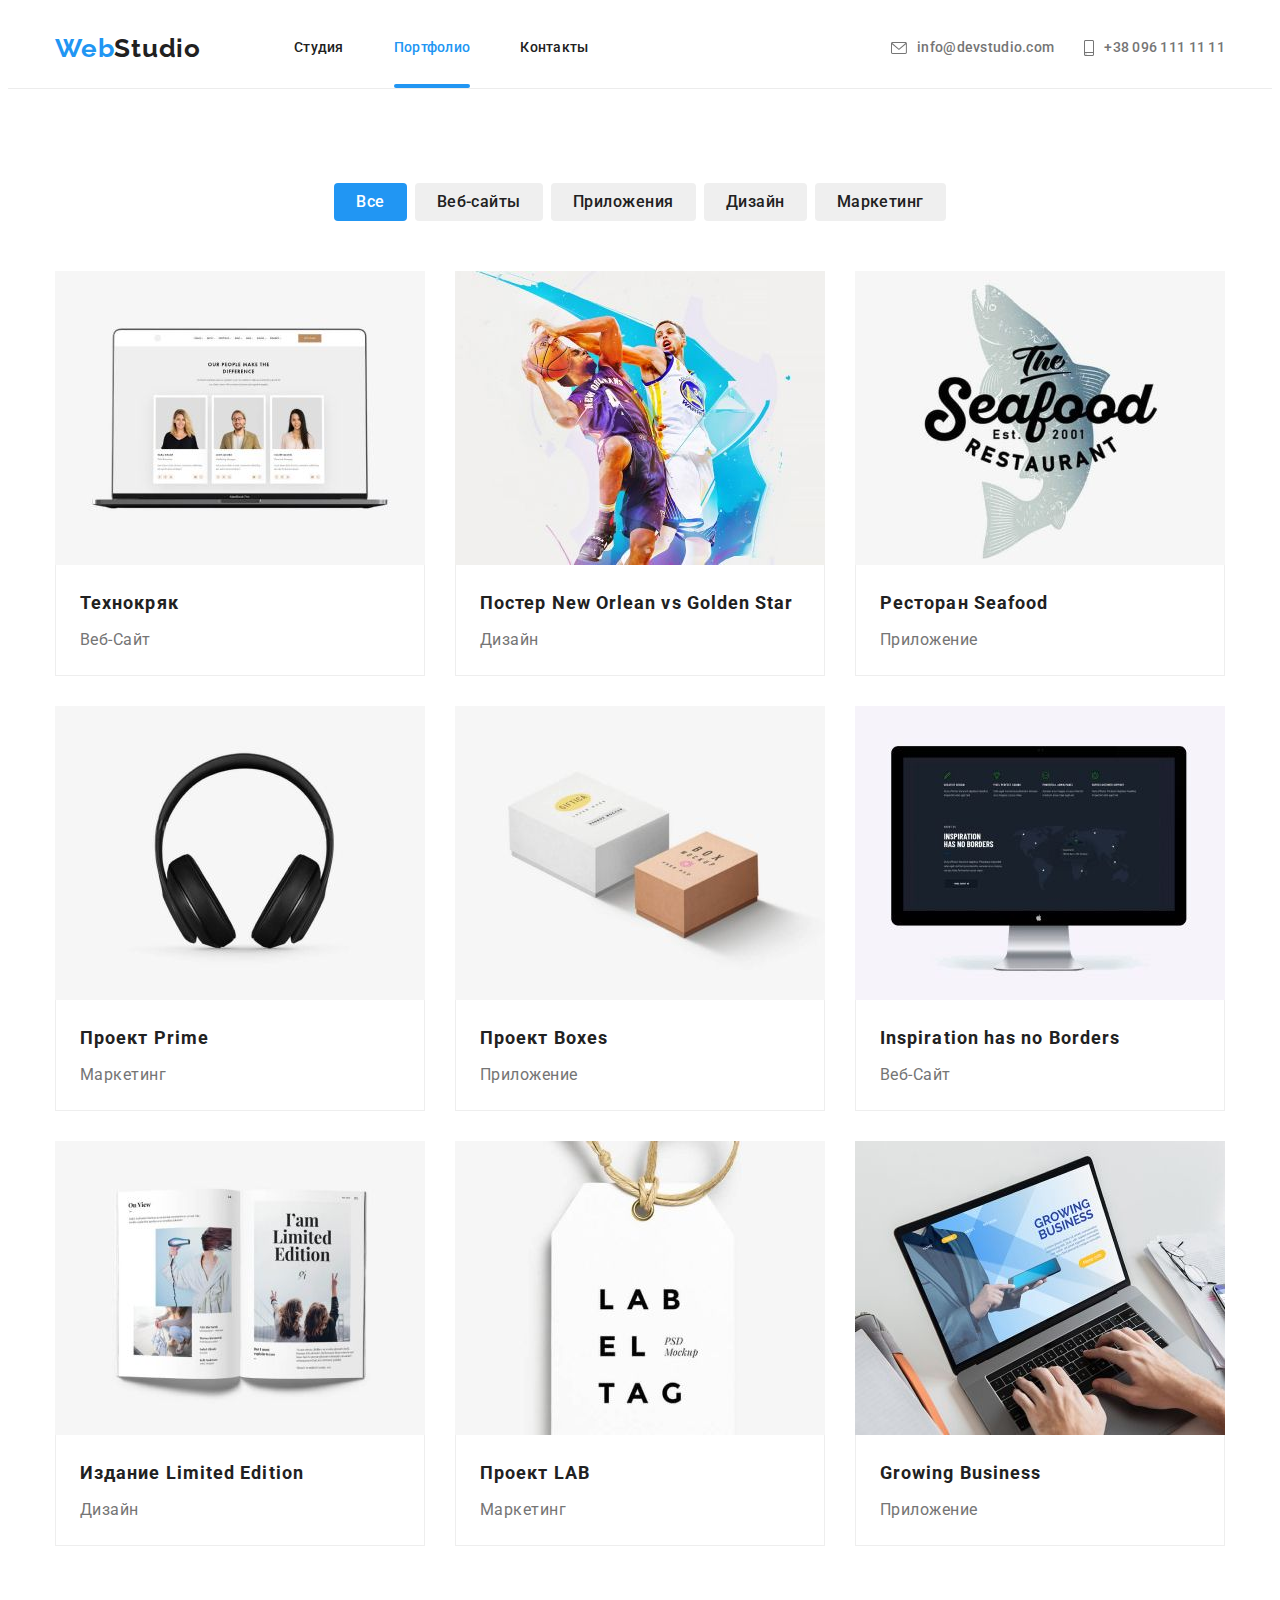
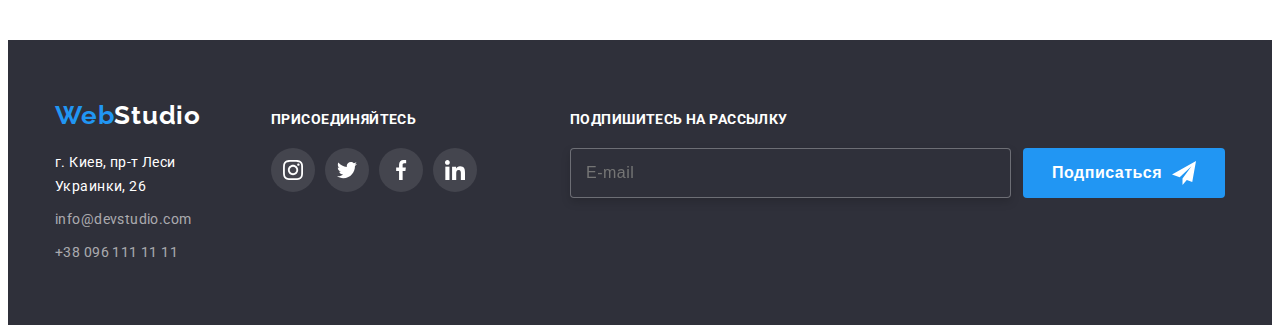
==== commit 0ff5f620: "17441706" ====
--- a/portfolio.html
+++ b/portfolio.html
@@ -29,10 +29,10 @@
       <a href="/" lang="en" class="logo">Web<span class="logo__header">Studio</span></a>
       <ul class="site-nav__list">
         <li class="site-nav__item">
-          <a href="./index.html" class="link link_acent">Студия</a>
+          <a href="./index.html" class="link">Студия</a>
         </li>
         <li class="site-nav__item">
-          <a href="./portfolio.html" class="link">Портфолио</a>
+          <a href="./portfolio.html" class="link link_acent">Портфолио</a>
         </li>
         <li class="site-nav__item">
           <a href="/" class="link">Контакты</a>
@@ -76,10 +76,10 @@
     </button>
     <ul class="mobile-nav">
       <li class="mobile-nav__item">
-        <a href="./index.html" class="mobile-nav__acent mobile-nav__link">Студия</a>
+        <a href="./index.html" class="mobile-nav__link">Студия</a>
       </li>
       <li class="mobile-nav__item">
-        <a href="./portfolio.html" class="mobile-nav__link">Портфолио</a>
+        <a href="./portfolio.html" class="mobile-nav__acent mobile-nav__link">Портфолио</a>
       </li>
       <li class="mobile-nav__item">
         <a href="/" class="mobile-nav__link">Контакты</a>
@@ -164,9 +164,9 @@
                       type="image/jpg" />
 
                       <img
-                      src="./images/portfolio/image-1_md.jpg"
-                      alt=""
-                      width="auto"
+                      src="./images/portfolio/image-1_lg.jpg"
+                      alt=""
+                      width="450"
                       loading="lazy"/>
                   </picture>
 
@@ -211,9 +211,9 @@
                       type="image/jpg" />
 
                       <img
-                      src="./images/portfolio/image-2_md.jpg"
-                      alt=""
-                      width="auto"
+                      src="./images/portfolio/image-2_lg.jpg"
+                      alt=""
+                      width="450"
                       loading="lazy"/>
                   </picture>
                   <p class="overlay-thumb__text">
@@ -257,9 +257,9 @@
                       type="image/jpg" />
 
                       <img
-                      src="./images/portfolio/image-3_md.jpg"
-                      alt=""
-                      width="auto"
+                      src="./images/portfolio/image-3_lg.jpg"
+                      alt=""
+                      width="450"
                       loading="lazy"/>
                   </picture>
                   <p class="overlay-thumb__text">
@@ -303,9 +303,9 @@
                       type="image/jpg" />
 
                       <img
-                      src="./images/portfolio/image-4_md.jpg"
-                      alt=""
-                      width="auto"
+                      src="./images/portfolio/image-4_lg.jpg"
+                      alt=""
+                      width="450"
                       loading="lazy"/>
                   </picture>
                   <p class="overlay-thumb__text">
@@ -349,9 +349,9 @@
                       type="image/jpg" />
 
                       <img
-                      src="./images/portfolio/image-5_md.jpg"
-                      alt=""
-                      width="auto"
+                      src="./images/portfolio/image-5_lg.jpg"
+                      alt=""
+                      width="450"
                       loading="lazy"/>
                   </picture>
                   <p class="overlay-thumb__text">
@@ -395,9 +395,9 @@
                       type="image/jpg" />
 
                       <img
-                      src="./images/portfolio/image-6_md.jpg"
-                      alt=""
-                      width="auto"
+                      src="./images/portfolio/image-6_lg.jpg"
+                      alt=""
+                      width="450"
                       loading="lazy"/>
                   </picture>
                   <p class="overlay-thumb__text">
@@ -441,9 +441,9 @@
                       type="image/jpg" />
 
                       <img
-                      src="./images/portfolio/image-7_md.jpg"
-                      alt=""
-                      width="auto"
+                      src="./images/portfolio/image-7_lg.jpg"
+                      alt=""
+                      width="450"
                       loading="lazy"/>
                   </picture>
                   <p class="overlay-thumb__text">
@@ -487,9 +487,9 @@
                       type="image/jpg" />
 
                       <img
-                      src="./images/portfolio/image-8_md.jpg"
-                      alt=""
-                      width="auto"
+                      src="./images/portfolio/image-8_lg.jpg"
+                      alt=""
+                      width="450"
                       loading="lazy"/>
                   </picture>
                   <p class="overlay-thumb__text">
@@ -533,9 +533,9 @@
                       type="image/jpg" />
 
                       <img
-                      src="./images/portfolio/image-9_md.jpg"
-                      alt=""
-                      width="auto"
+                      src="./images/portfolio/image-9_lg.jpg"
+                      alt=""
+                      width="450"
                       loading="lazy"/>
                   </picture>
                   <p class="overlay-thumb__text">
--- a/css/main.min.css
+++ b/css/main.min.css
@@ -1,2 +1,2 @@
-:root{--primary-text-color: #757575;--primary-title-color: #212121;--icon-color: #AFB1B8;--primary-button-color: #2196F3;--accent-color: #188CE8;--primary-transition-durat: 250ms;--primary-transition-timing-function: cubic-bezier(0.4, 0, 0.2, 1)}.visually-hidden{position:absolute;white-space:nowrap;width:1px;height:1px;overflow:hidden;border:0;padding:0;clip:rect(0 0 0 0);-webkit-clip-path:inset(50%);clip-path:inset(50%);margin:-1px}body{font-family:'Roboto', 'sans-serif';color:var(--primary-text-color)}*,::after,::before{-webkit-box-sizing:border-box;box-sizing:border-box}h1,h2,h3,p{margin:0;padding:0}ul{list-style:none;margin:0;padding:0}img{display:block;max-width:100%;height:auto}.container{padding-left:15px;padding-right:15px;margin:0 auto}@media screen and (min-width: 480px){.container{width:480px}}@media screen and (min-width: 768px){.container{width:768px}}@media screen and (min-width: 1200px){.container{width:1200px}}@media screen and (max-width: 1199.98px){.section{padding-top:60px;padding-bottom:60px}}@media screen and (min-width: 1200px){.section{padding-top:94px;padding-bottom:94px}}.section-title{font-size:36px;line-height:1.17;letter-spacing:.03em;text-align:center;color:var(--primary-title-color);margin-bottom:50px}.section-title::first-letter{text-transform:capitalize}@media screen and (max-width: 1199.98px){.section-title{font-size:28px;line-height:1.17;letter-spacing:.03em;margin-bottom:30px}}.logo{text-decoration:none;font-family:'Raleway';font-style:normal;font-weight:700;font-size:26px;line-height:1.19;letter-spacing:.03em;color:var(--primary-button-color);padding-top:24px;padding-bottom:24px;-webkit-transition-property:color, -webkit-text-decoration-color;transition-property:color, -webkit-text-decoration-color;transition-property:text-decoration-color, color;transition-property:text-decoration-color, color, -webkit-text-decoration-color;-webkit-transition-duration:var(--primary-transition-durat);transition-duration:var(--primary-transition-durat);-webkit-transition-timing-function:var(--primary-transition-timing-function);transition-timing-function:var(--primary-transition-timing-function)}@media screen and (max-width: 1199.98px){.logo{font-size:24px;text-align:center}}.logo__header{color:var(--primary-title-color)}.logo__text:hover,.logo__text:focus{-webkit-text-decoration-color:var(--accent-color);text-decoration-color:var(--accent-color);color:var(--accent-color)}.logo__footer{display:block;padding:0;margin-bottom:20px}.logo__footer-acent{color:#FFFFFF}.site-nav{display:-webkit-box;display:-ms-flexbox;display:flex;-webkit-box-align:center;-ms-flex-align:center;align-items:center;-webkit-box-pack:center;-ms-flex-pack:center;justify-content:center}.site-nav__list{display:-webkit-box;display:-ms-flexbox;display:flex;margin-left:93px}@media screen and (max-width: 767.98px){.site-nav__list{display:none}}@media screen and (max-width: 1199.98px){.site-nav__list{margin-left:88px}}.site-nav__item{position:relative}.link{text-decoration:none;font-family:'Roboto';font-style:normal;font-weight:500;font-size:14px;line-height:1.14;letter-spacing:.02em;color:var(--primary-title-color);display:block;-webkit-transition-property:color;transition-property:color;-webkit-transition-duration:var(--primary-transition-durat);transition-duration:var(--primary-transition-durat);-webkit-transition-timing-function:var(--primary-transition-timing-function);transition-timing-function:var(--primary-transition-timing-function);padding-top:32px;padding-bottom:32px}.link:hover,.link:focus{-webkit-text-decoration-color:var(--accent-color);text-decoration-color:var(--accent-color);color:var(--accent-color)}.link_acent{color:var(--primary-button-color)}.link_acent::after{position:absolute;bottom:0;display:block;content:"";width:100%;height:4px;border-radius:2px;background:var(--primary-button-color)}.header__mail,.header__phone{display:-webkit-inline-box;display:-ms-inline-flexbox;display:inline-flex;-webkit-box-align:center;-ms-flex-align:center;align-items:center;color:var(--primary-text-color);text-transform:lowercase}@media screen and (max-width: 1199.98px){.header__mail,.header__phone{padding:0;font-weight:500;font-size:12px;line-height:1.14;letter-spacing:.02em}}.contacts{display:-webkit-box;display:-ms-flexbox;display:flex;margin-left:auto}@media screen and (max-width: 767.98px){.contacts{display:none}}@media screen and (max-width: 1199.98px){.contacts{-webkit-box-orient:vertical;-webkit-box-direction:normal;-ms-flex-direction:column;flex-direction:column;margin-left:50px}}.site-nav__item:nth-last-child(-n+2){margin-left:50px}@media screen and (max-width: 1199.98px){.contacts__item:nth-child(1){margin-bottom:10px}.contacts__item:nth-child(1){padding-top:17px}.contacts__item:nth-child(2){padding-bottom:17px}}.contacts__icon{fill:currentColor;margin-right:10px}@media screen and (max-width: 1199.98px){.contacts__icon{zoom:0.875}}.mobile-menu{position:fixed;top:0;left:0;width:100%;height:100%;padding:48px 40px;display:-webkit-box;display:-ms-flexbox;display:flex;-webkit-box-orient:vertical;-webkit-box-direction:normal;-ms-flex-direction:column;flex-direction:column;background-color:#fff;overflow-y:scroll}@media screen and (min-width: 1200px){.mobile-menu{display:none}}@media screen and (min-width: 768px) and (max-width: 1199.98px){.mobile-menu{display:none}}.mobile-nav__item:first-child{margin-bottom:36px}.mobile-nav__item:nth-child(2){margin-bottom:32px}.mobile-nav__link{text-decoration:none;font-family:'Roboto';font-style:normal;font-weight:500;font-size:40px;line-height:1.17;letter-spacing:.02em;color:var(--primary-title-color);-webkit-transition-property:color;transition-property:color;-webkit-transition-duration:var(--primary-transition-durat);transition-duration:var(--primary-transition-durat);-webkit-transition-timing-function:var(--primary-transition-timing-function);transition-timing-function:var(--primary-transition-timing-function)}.mobile-nav__acent:only-child{color:var(--primary-button-color)}.mobile-contacts{margin-top:auto;margin-bottom:64px}.mobile-contacts__item:first-child{margin-bottom:32px}.mobile-contacts__phone{text-decoration:none;font-family:'Roboto';font-style:normal;font-weight:500;font-size:34px;line-height:1.17;letter-spacing:.02em;color:var(--primary-button-color)}.mobile-contacts__mail{text-decoration:none;font-family:'Roboto';font-style:normal;font-weight:500;font-size:24px;line-height:1.17;letter-spacing:.02em;color:var(--primary-text-color)}.mobile-socials{display:-webkit-box;display:-ms-flexbox;display:flex}.mobile-socials__item{padding:0 10px;border-left:1px solid rgba(33,33,33,0.2)}.mobile-socials__item:first-child{padding-left:0;border-left:none}.mobile-socials__link{text-decoration:none;font-family:'Roboto';font-style:normal;font-weight:500;font-size:18px;line-height:1.22;letter-spacing:.02em;color:var(--primary-button-color)}.mobile-button__close{position:absolute;top:10px;right:15px;display:-webkit-box;display:-ms-flexbox;display:flex;-webkit-box-pack:center;-ms-flex-pack:center;justify-content:center;-webkit-box-align:center;-ms-flex-align:center;align-items:center;width:40px;height:40px;cursor:pointer;border:none;color:var(--primary-title-color);background-color:#fff;-webkit-transition-property:color;transition-property:color;-webkit-transition-duration:var(--primary-transition-durat);transition-duration:var(--primary-transition-durat);-webkit-transition-timing-function:var(--primary-transition-timing-function);transition-timing-function:var(--primary-transition-timing-function);fill:currentColor}.mobile-button__close:hover,.mobile-button__close:focus{color:var(--primary-button-color)}.mobile-button__open{position:absolute;top:10px;right:15px;fill:currentColor;border:none;background-color:#FFFFFF;cursor:pointer;-webkit-transition-property:color;transition-property:color;-webkit-transition-duration:var(--primary-transition-durat);transition-duration:var(--primary-transition-durat);-webkit-transition-timing-function:var(--primary-transition-timing-function);transition-timing-function:var(--primary-transition-timing-function);display:none}.mobile-button__open:hover,.mobile-button__open:focus{color:var(--primary-button-color)}@media screen and (max-width: 767.98px){.mobile-button__open{display:inline}}.hero__button{font-family:'Roboto';font-style:normal;font-weight:700;font-size:16px;line-height:1.88;letter-spacing:.06em;border:none;border-radius:4px;background-color:var(--primary-button-color);color:#FFFFFF;cursor:pointer;padding:10px 32px;-webkit-transition-property:color, background-color;transition-property:color, background-color;-webkit-transition-duration:var(--primary-transition-durat);transition-duration:var(--primary-transition-durat);-webkit-transition-timing-function:var(--primary-transition-timing-function);transition-timing-function:var(--primary-transition-timing-function)}.hero__button:hover,.hero__button:focus{color:var(--accent-color);background-color:#FFFFFF}.modal__button-close{position:absolute;top:8px;right:8px;display:-webkit-box;display:-ms-flexbox;display:flex;-webkit-box-pack:center;-ms-flex-pack:center;justify-content:center;-webkit-box-align:center;-ms-flex-align:center;align-items:center;width:30px;height:30px;color:#000;border:1px solid rgba(0,0,0,0.1);background-color:#FFFFFF;border-radius:50%;cursor:pointer;-webkit-transition-property:color;transition-property:color;-webkit-transition-duration:var(--primary-transition-durat);transition-duration:var(--primary-transition-durat);-webkit-transition-timing-function:var(--primary-transition-timing-function);transition-timing-function:var(--primary-transition-timing-function);fill:currentColor}.modal__button-close:hover,.modal__button-close:focus{color:var(--primary-button-color)}.modal-button__submit{display:-webkit-box;display:-ms-flexbox;display:flex;font-weight:700;font-size:16px;line-height:1.88;letter-spacing:.06em;cursor:pointer;color:#FFFFFF;padding:10px 55px;background:var(--primary-button-color);-webkit-box-shadow:0px 4px 4px rgba(0,0,0,0.15);box-shadow:0px 4px 4px rgba(0,0,0,0.15);border-radius:4px;border:none;margin:0 auto;-webkit-transition-property:background-color;transition-property:background-color;-webkit-transition-duration:var(--primary-transition-durat);transition-duration:var(--primary-transition-durat);-webkit-transition-timing-function:var(--primary-transition-timing-function);transition-timing-function:var(--primary-transition-timing-function)}.modal-button__submit:hover,.modal-button__submit:focus{background:var(--accent-color)}.footer-form__button{cursor:pointer;font-weight:700;font-size:16px;line-height:1.88;letter-spacing:.03em;display:-webkit-box;display:-ms-flexbox;display:flex;-webkit-box-align:center;-ms-flex-align:center;align-items:center;text-align:center;color:#FFFFFF;padding:10px 29px;background:var(--primary-button-color);border-radius:4px;border:none;-webkit-transition-property:background-color;transition-property:background-color;-webkit-transition-duration:var(--primary-transition-durat);transition-duration:var(--primary-transition-durat);-webkit-transition-timing-function:var(--primary-transition-timing-function);transition-timing-function:var(--primary-transition-timing-function)}@media screen and (max-width: 1199.98px){.footer-form__button{margin:0 auto}}.footer-form__button:hover,.footer-form__button:focus{background-color:var(--accent-color)}.filter__button{font-family:'Roboto';font-style:normal;font-weight:500;font-size:16px;line-height:1.6;letter-spacing:0.03em;cursor:pointer;border:none;border-radius:4px;padding:6px 22px;color:var(--primary-title-color);-webkit-transition-property:background-color, color, -webkit-box-shadow;transition-property:background-color, color, -webkit-box-shadow;transition-property:background-color, color, box-shadow;transition-property:background-color, color, box-shadow, -webkit-box-shadow;-webkit-transition-duration:var(--primary-transition-durat);transition-duration:var(--primary-transition-durat);-webkit-transition-timing-function:var(--primary-transition-timing-function);transition-timing-function:var(--primary-transition-timing-function)}.filter__button:hover,.filter__button:focus{background-color:var(--accent-color);color:#FFFFFF;-webkit-box-shadow:0px 3px 1px rgba(0,0,0,0.1),0px 1px 2px rgba(0,0,0,0.08),0px 2px 2px rgba(0,0,0,0.12);box-shadow:0px 3px 1px rgba(0,0,0,0.1),0px 1px 2px rgba(0,0,0,0.08),0px 2px 2px rgba(0,0,0,0.12)}.filter__button-acent{background-color:var(--primary-button-color);color:#FFFFFF}.social-networks{display:-webkit-box;display:-ms-flexbox;display:flex;-webkit-box-align:center;-ms-flex-align:center;align-items:center;-webkit-box-pack:center;-ms-flex-pack:center;justify-content:center}.social-networks__item{margin-right:10px}.social-networks__item:nth-last-child(1){margin-right:0}.social-networks__link{display:-webkit-box;display:-ms-flexbox;display:flex;-webkit-box-align:center;-ms-flex-align:center;align-items:center;-webkit-box-pack:center;-ms-flex-pack:center;justify-content:center;width:44px;height:44px;color:var(--icon-color);border-radius:50%;-webkit-transition-property:background-color, color;transition-property:background-color, color;-webkit-transition-duration:var(--primary-transition-durat);transition-duration:var(--primary-transition-durat);-webkit-transition-timing-function:var(--primary-transition-timing-function);transition-timing-function:var(--primary-transition-timing-function)}.social-networks__link:hover,.social-networks__link:focus{background-color:var(--primary-button-color);color:#FFFFFF}.social-networks__icon{fill:currentColor}.footer-social{margin-right:93px}@media screen and (max-width: 767.98px){.footer-social{margin-right:auto;margin-left:auto;margin-bottom:60px}}@media screen and (min-width: 768px) and (max-width: 1199.98px){.footer-social{margin-right:0;margin-bottom:60px}}.footer-social__title,.footer-form__title{display:block;font-weight:700;font-size:14px;line-height:1.14;letter-spacing:.03em;text-transform:uppercase;color:#FFFFFF;margin-bottom:20px}@media screen and (max-width: 1199.98px){.footer-social__title,.footer-form__title{text-align:center}}.footer-social__list{display:-webkit-box;display:-ms-flexbox;display:flex}@media screen and (max-width: 1199.98px){.footer-social__list{-webkit-box-pack:center;-ms-flex-pack:center;justify-content:center}}.footer-social__item{margin-right:10px}.footer-social__item:nth-last-child(1){margin-right:0}.footer-social__link{display:-webkit-box;display:-ms-flexbox;display:flex;-webkit-box-align:center;-ms-flex-align:center;align-items:center;-webkit-box-pack:center;-ms-flex-pack:center;justify-content:center;width:44px;height:44px;border-radius:50%;color:#FFFFFF;background:rgba(255,255,255,0.1);-webkit-transition-property:background-color;transition-property:background-color;-webkit-transition-duration:var(--primary-transition-durat);transition-duration:var(--primary-transition-durat);-webkit-transition-timing-function:var(--primary-transition-timing-function);transition-timing-function:var(--primary-transition-timing-function)}.footer-social__link:hover,.footer-social__link:focus{background-color:var(--primary-button-color)}.footer-social__icon{fill:currentColor}.backdrop{position:fixed;top:0;left:0;z-index:1;width:100%;height:100%;background:rgba(0,0,0,0.2);-webkit-transition:opacity var(--primary-transition-durat) var(--primary-transition-timing-function);transition:opacity var(--primary-transition-durat) var(--primary-transition-timing-function)}.is-hidden{opacity:0;pointer-events:none}.modal{position:absolute;padding:40px;top:50%;left:50%;width:528px;max-height:100%;overflow-y:scroll;background-color:#FFFFFF;-webkit-box-shadow:0px 1px 3px rgba(0,0,0,0.12),0px 1px 1px rgba(0,0,0,0.14),0px 2px 1px rgba(0,0,0,0.2);box-shadow:0px 1px 3px rgba(0,0,0,0.12),0px 1px 1px rgba(0,0,0,0.14),0px 2px 1px rgba(0,0,0,0.2);border-radius:4px;-webkit-transform:translate(-50%, -50%) scale(1);transform:translate(-50%, -50%) scale(1);-webkit-transition:opacity var(--primary-transition-durat) var(--primary-transition-timing-function),-webkit-transform var(--primary-transition-durat) var(--primary-transition-timing-function);transition:opacity var(--primary-transition-durat) var(--primary-transition-timing-function),-webkit-transform var(--primary-transition-durat) var(--primary-transition-timing-function);transition:transform var(--primary-transition-durat) var(--primary-transition-timing-function),opacity var(--primary-transition-durat) var(--primary-transition-timing-function);transition:transform var(--primary-transition-durat) var(--primary-transition-timing-function),opacity var(--primary-transition-durat) var(--primary-transition-timing-function),-webkit-transform var(--primary-transition-durat) var(--primary-transition-timing-function)}@media screen and (max-width: 1199.98px){.modal{width:450px}}@media screen and (max-width: 767.98px){.modal{max-width:100%}}.modal-form{width:100%;display:block}.modal-form__title{font-weight:700;font-size:20px;line-height:1.15;letter-spacing:.03em;color:var(--primary-title-color);text-align:center;margin-bottom:12px}@media screen and (max-width: 1199.98px){.modal-form__title{font-weight:700;font-size:20px;line-height:1.5;letter-spacing:.03em}}.modal-form__label{position:relative;display:-webkit-box;display:-ms-flexbox;display:flex;-webkit-box-orient:vertical;-webkit-box-direction:normal;-ms-flex-direction:column;flex-direction:column;width:100%;font-weight:400;font-size:14px;line-height:1.17;letter-spacing:.01em;color:var(--primary-text-color);margin-bottom:10px}@media screen and (max-width: 1199.98px){.modal-form__label{font-weight:400;font-size:12px;line-height:1.5;letter-spacing:.03em}}.modal-form__label:nth-child(5){margin-bottom:20px}.modal-form__label:focus-within .modal-form__input{outline:0;border-color:var(--primary-button-color)}.modal-form__label:focus-within .modal-form__icon{color:var(--primary-button-color)}.modal-form__label:hover .modal-form__icon,.modal-form__label:focus .modal-form__icon{color:var(--primary-button-color)}.modal-form__input{width:100%;font-weight:400;font-size:14px;line-height:1.14;letter-spacing:.01em;color:var(--primary-title-color);padding:12px 16px;padding-left:42px;margin-top:4px;cursor:pointer;border:1px solid rgba(33,33,33,0.2);border-radius:4px;-webkit-transition:border-color var(--primary-transition-durat) var(--primary-transition-timing-function);transition:border-color var(--primary-transition-durat) var(--primary-transition-timing-function)}.modal-form__input:hover,.modal-form__input:focus{border-color:var(--primary-button-color)}.modal-form__icon{fill:currentColor;position:absolute;left:12px;bottom:13px;color:var(--primary-title-color);-webkit-transition:border-color var(--primary-transition-durat) var(--primary-transition-timing-function);transition:border-color var(--primary-transition-durat) var(--primary-transition-timing-function)}.comments{padding-left:12px}.comments::-webkit-input-placeholder{color:rgba(117,117,117,0.5)}.comments:-ms-input-placeholder{color:rgba(117,117,117,0.5)}.comments::-ms-input-placeholder{color:rgba(117,117,117,0.5)}.comments::placeholder{color:rgba(117,117,117,0.5)}.checkbox-policy{display:-webkit-box;display:-ms-flexbox;display:flex;-webkit-box-align:center;-ms-flex-align:center;align-items:center;-webkit-box-pack:center;-ms-flex-pack:center;justify-content:center;cursor:pointer;font-weight:400;font-size:14px;line-height:1.71;letter-spacing:.03em;margin-bottom:30px}@media screen and (max-width: 1199.98px){.checkbox-policy{font-weight:400;font-size:12px;line-height:1.17;letter-spacing:.03em}}.checkbox-policy:checked+.checkbox-policy__icon{background-color:var(--primary-button-color);border-color:var(--primary-button-color);background-origin:border-box}.checkbox-policy:focus+.checkbox-policy__icon{border-color:var(--accent-color)}.checkbox-policy:hover+.checkbox-policy__icon{border-color:var(--accent-color)}.checkbox-policy__icon{width:16px;height:15px;margin-right:7px;fill:currentColor;color:#FFFFFF;border:2px solid var(--primary-title-color);border-radius:2px;-webkit-transition:var(--primary-transition-durat);transition:var(--primary-transition-durat);-webkit-transition-timing-function:var(--primary-transition-timing-function);transition-timing-function:var(--primary-transition-timing-function)}.checkbox-policy__title{color:var(--primary-text-color)}.checkbox-policy__link{color:var(--primary-button-color)}.footer-form{display:-webkit-box;display:-ms-flexbox;display:flex;-webkit-box-align:end;-ms-flex-align:end;align-items:flex-end;width:100%}@media screen and (max-width: 1199.98px){.footer-form{-webkit-box-orient:vertical;-webkit-box-direction:normal;-ms-flex-direction:column;flex-direction:column;width:100%}}@media screen and (min-width: 768px) and (max-width: 1199.98px){.footer-form{margin:0 auto}}.footer-form__label{-webkit-box-sizing:border-box;box-sizing:border-box;width:100%;margin-right:12px}@media screen and (max-width: 1199.98px){.footer-form__label{margin:0 auto;width:100%;max-width:450px}}.footer-form__input{cursor:pointer;font-weight:400;font-size:16px;line-height:1.25;letter-spacing:.03em;width:inherit;color:rgba(255,255,255,0.6);border:1px solid rgba(255,255,255,0.3);-webkit-filter:drop-shadow(0px 4px 4px rgba(0,0,0,0.15));filter:drop-shadow(0px 4px 4px rgba(0,0,0,0.15));border-radius:4px;background-color:#2F303A;padding:14px 14px 14px 15px}@media screen and (max-width: 1199.98px){.footer-form__input{margin-bottom:20px}}.footer-form__icon{fill:currentColor;margin-left:10px}.filter__list{list-style:none;display:-webkit-box;display:-ms-flexbox;display:flex;-ms-flex-wrap:wrap;flex-wrap:wrap;row-gap:15px;-webkit-column-gap:8px;column-gap:8px;-webkit-box-align:center;-ms-flex-align:center;align-items:center;-webkit-box-pack:center;-ms-flex-pack:center;justify-content:center;margin-bottom:50px}@media screen and (max-width: 767.98px){.filter__list{-webkit-box-pack:start;-ms-flex-pack:start;justify-content:flex-start;margin-bottom:40px}}.filter__item{text-align:left}.header{background-color:#FFFFFF;border-bottom:1px solid #ECECEC}.header__container{display:-webkit-box;display:-ms-flexbox;display:flex;-webkit-box-align:center;-ms-flex-align:center;align-items:center;position:relative}.hero{text-align:center;padding-top:200px;padding-bottom:200px}@media screen and (max-width: 1199.98px){.hero{padding-top:118px;padding-bottom:118px}}.hero__overlay{max-width:1600px;margin-left:auto;margin-right:auto;background-image:-webkit-gradient(linear, left top, right top, from(rgba(47,48,58,0.4)), to(rgba(47,48,58,0.4))),url(../images/hero/mobile.jpg);background-image:linear-gradient(to right, rgba(47,48,58,0.4), rgba(47,48,58,0.4)),url(../images/hero/mobile.jpg);background-repeat:no-repeat;background-size:cover;background-position:center;background-color:#2F303A}@media (min-device-pixel-ratio: 2), (-webkit-min-device-pixel-ratio: 2), (min-resolution: 192dpi), (min-resolution: 2dppx){.hero__overlay{background-image:-webkit-gradient(linear, left top, right top, from(rgba(47,48,58,0.4)), to(rgba(47,48,58,0.4))),url(../images/hero/mobile@2x.jpg);background-image:linear-gradient(to right, rgba(47,48,58,0.4), rgba(47,48,58,0.4)),url(../images/hero/mobile@2x.jpg)}}@media screen and (min-width: 768px) and (max-width: 1199.98px){.hero__overlay{background-image:-webkit-gradient(linear, left top, right top, from(rgba(47,48,58,0.4)), to(rgba(47,48,58,0.4))),url(../images/hero/tablet.jpg);background-image:linear-gradient(to right, rgba(47,48,58,0.4), rgba(47,48,58,0.4)),url(../images/hero/tablet.jpg)}}@media screen and (min-width: 768px) and (max-width: 1199.98px) and (min-device-pixel-ratio: 2), screen and (min-width: 768px) and (max-width: 1199.98px) and (-webkit-min-device-pixel-ratio: 2), screen and (min-width: 768px) and (max-width: 1199.98px) and (min-resolution: 192dpi), screen and (min-width: 768px) and (max-width: 1199.98px) and (min-resolution: 2dppx){.hero__overlay{background-image:-webkit-gradient(linear, left top, right top, from(rgba(47,48,58,0.4)), to(rgba(47,48,58,0.4))),url(../images/hero/tablet@2x.jpg);background-image:linear-gradient(to right, rgba(47,48,58,0.4), rgba(47,48,58,0.4)),url(../images/hero/tablet@2x.jpg)}}@media screen and (min-width: 1200px){.hero__overlay{background-image:-webkit-gradient(linear, left top, right top, from(rgba(47,48,58,0.4)), to(rgba(47,48,58,0.4))),url(../images/hero/desktop.jpg);background-image:linear-gradient(to right, rgba(47,48,58,0.4), rgba(47,48,58,0.4)),url(../images/hero/desktop.jpg)}}@media screen and (min-width: 1200px) and (min-device-pixel-ratio: 2), screen and (min-width: 1200px) and (-webkit-min-device-pixel-ratio: 2), screen and (min-width: 1200px) and (min-resolution: 192dpi), screen and (min-width: 1200px) and (min-resolution: 2dppx){.hero__overlay{background-image:-webkit-gradient(linear, left top, right top, from(rgba(47,48,58,0.4)), to(rgba(47,48,58,0.4))),url(../images/hero/desktop@2x.jpg);background-image:linear-gradient(to right, rgba(47,48,58,0.4), rgba(47,48,58,0.4)),url(../images/hero/desktop@2x.jpg)}}.hero__title{font-weight:900;font-size:44px;line-height:1.36;letter-spacing:.06em;text-transform:uppercase;color:#FFFFFF;margin-bottom:30px}@media screen and (max-width: 1199.98px){.hero__title{font-weight:900;font-size:26px;line-height:1.62;letter-spacing:.06em}}@media screen and (max-width: 395px){.hero__title{font-size:calc(26px*2/3)}}@media screen and (max-width: 325px){.hero__title{font-size:calc(26px*1/2)}}.offers{padding-top:0}@media screen and (max-width: 1199.98px){.offers{display:none}}.offers__list{display:-webkit-box;display:-ms-flexbox;display:flex;-webkit-box-pack:justify;-ms-flex-pack:justify;justify-content:space-between;padding-left:0}.offers__item{padding-left:0;display:-webkit-box;display:-ms-flexbox;display:flex;margin-right:30px;position:relative}.offers__item:nth-child(3n){margin-right:0px}.offers__image{display:block;max-width:100%}.offers__text{position:absolute;display:-webkit-box;display:-ms-flexbox;display:flex;-webkit-box-align:center;-ms-flex-align:center;align-items:center;-webkit-box-pack:center;-ms-flex-pack:center;justify-content:center;bottom:0;left:0;width:100%;height:70px;font-weight:700;font-size:14px;line-height:1.14;letter-spacing:.03em;text-transform:uppercase;color:#FFFFFF;background-image:-webkit-gradient(linear, left top, right top, from(rgba(47,48,58,0.8)), to(rgba(47,48,58,0.8)));background-image:linear-gradient(to right, rgba(47,48,58,0.8), rgba(47,48,58,0.8))}.team{background-color:#F5F4FA}.team-cards{list-style:none;display:-webkit-box;display:-ms-flexbox;display:flex;-ms-flex-wrap:wrap;flex-wrap:wrap;row-gap:30px;-webkit-column-gap:30px;column-gap:30px}.team-cards__item{border-radius:0px 0px 4px 4px;background-color:#FFFFFF}@media screen and (max-width: 767.98px){.team-cards__item{max-width:450px}}@media screen and (min-width: 768px) and (max-width: 1199.98px){.team-cards__item{width:354px}}@media screen and (min-width: 1200px){.team-cards__item{width:270px}}.team-member{padding:30px;-webkit-box-shadow:0px 1px 3px rgba(0,0,0,0.12),0px 1px 1px rgba(0,0,0,0.14),0px 2px 1px rgba(0,0,0,0.2);box-shadow:0px 1px 3px rgba(0,0,0,0.12),0px 1px 1px rgba(0,0,0,0.14),0px 2px 1px rgba(0,0,0,0.2);border-radius:0px 0px 4px 4px}.team-member__name{font-weight:500;font-size:16px;line-height:1.19;letter-spacing:.03em;text-align:center;text-transform:capitalize;color:var(--primary-title-color);margin-bottom:10px}.team-member__position{font-size:16px;line-height:1.19;letter-spacing:.03em;text-align:center;margin-bottom:16px}.client-list{display:-webkit-box;display:-ms-flexbox;display:flex;-ms-flex-wrap:wrap;flex-wrap:wrap;row-gap:30px;-webkit-column-gap:30px;column-gap:30px;-webkit-box-align:center;-ms-flex-align:center;align-items:center;-webkit-box-pack:center;-ms-flex-pack:center;justify-content:center;margin:0 auto}.client-card{display:-webkit-box;display:-ms-flexbox;display:flex;-ms-flex-wrap:wrap;flex-wrap:wrap}.client-card__link{display:-webkit-box;display:-ms-flexbox;display:flex;width:170px;height:92px;-webkit-box-align:center;-ms-flex-align:center;align-items:center;-webkit-box-pack:center;-ms-flex-pack:center;justify-content:center;border:1px solid #AFB1B8;border-radius:4px;color:var(--icon-color);-webkit-transition-property:border, color;transition-property:border, color;-webkit-transition-duration:var(--primary-transition-durat);transition-duration:var(--primary-transition-durat);-webkit-transition-timing-function:var(--primary-transition-timing-function);transition-timing-function:var(--primary-transition-timing-function)}@media screen and (max-width: 767.98px){.client-card__link{width:210px}}@media screen and (min-width: 768px) and (max-width: 1199.98px){.client-card__link{width:226px}}@media screen and (min-width: 1200px){.client-card__link{width:170px}}.client-card__link:hover,.client-card__link:focus{color:var(--primary-button-color);border:1px solid var(--primary-button-color)}.client-card__icon{fill:currentColor}.features__list{list-style:none;display:-webkit-box;display:-ms-flexbox;display:flex;-ms-flex-wrap:wrap;flex-wrap:wrap;row-gap:30px;-webkit-column-gap:30px;column-gap:30px}@media screen and (min-width: 480px){.features__item{display:block;max-width:450px}}@media screen and (min-width: 768px){.features__item{display:block;width:354px;-ms-flex-wrap:wrap;flex-wrap:wrap}}@media screen and (min-width: 1200px){.features__item{display:block;width:270px;-ms-flex-wrap:wrap;flex-wrap:wrap}}@media screen and (max-width: 767.98px){.features-image{display:-webkit-box;display:-ms-flexbox;display:flex;-ms-flex-preferred-size:auto;flex-basis:auto;max-width:450px;height:120px;-webkit-box-align:center;-ms-flex-align:center;align-items:center;-webkit-box-pack:center;-ms-flex-pack:center;justify-content:center;background-color:#F5F4FA;border-radius:4px;margin-bottom:30px}}@media screen and (min-width: 768px){.features-image{display:-webkit-box;display:-ms-flexbox;display:flex;-ms-flex-wrap:wrap;flex-wrap:wrap;width:354px;height:120px;-webkit-box-align:center;-ms-flex-align:center;align-items:center;-webkit-box-pack:center;-ms-flex-pack:center;justify-content:center;margin-bottom:30px;background-color:#F5F4FA;border-radius:4px}}@media screen and (min-width: 1200px){.features-image{display:-webkit-box;display:-ms-flexbox;display:flex;width:270px;height:120px;-webkit-box-align:center;-ms-flex-align:center;align-items:center;-webkit-box-pack:center;-ms-flex-pack:center;justify-content:center;margin-bottom:30px;background-color:#F5F4FA;border-radius:4px}}.features-image__icon{width:70px;height:70px;margin:0}.features__title{font-size:14px;line-height:1.14;letter-spacing:.03em;text-transform:uppercase;color:var(--primary-title-color);margin-bottom:10px}@media screen and (max-width: 767.98px){.features__title{text-align:center}}.features__text{font-size:14px;line-height:1.72;letter-spacing:.03em;color:var(--primary-text-color)}.features__text::first-letter{text-transform:capitalize}.footer{background-color:#2F303A;padding-top:60px;padding-bottom:60px}@media screen and (min-width: 1200px){.footer__container{display:-webkit-box;display:-ms-flexbox;display:flex;-webkit-box-align:baseline;-ms-flex-align:baseline;align-items:baseline}}@media screen and (min-width: 768px) and (max-width: 1199.98px){.footer__container{display:-webkit-box;display:-ms-flexbox;display:flex;-ms-flex-wrap:wrap;flex-wrap:wrap;-webkit-box-align:baseline;-ms-flex-align:baseline;align-items:baseline;-webkit-box-pack:justify;-ms-flex-pack:justify;justify-content:space-between;padding-left:76px;padding-right:89px}}@media screen and (max-width: 767.98px){.footer__container{display:-webkit-box;display:-ms-flexbox;display:flex;-webkit-box-orient:vertical;-webkit-box-direction:normal;-ms-flex-direction:column;flex-direction:column;-webkit-box-pack:center;-ms-flex-pack:center;justify-content:center;-webkit-box-align:center;-ms-flex-align:center;align-items:center}}.footer__contacts{-webkit-box-pack:center;-ms-flex-pack:center;justify-content:center;-webkit-box-align:center;-ms-flex-align:center;align-items:center}@media screen and (max-width: 1199.98px){.footer__contacts{text-align:center;margin-bottom:60px}}@media screen and (min-width: 1200px){.footer__contacts{margin-right:70px}}.footer__address{font-family:'Roboto';font-style:normal;color:#FFFFFF;font-weight:400;font-size:14px;line-height:1.71;letter-spacing:.03em}.footer__mail,.footer__phone{display:block;font-weight:400;font-size:14px;line-height:1.71;letter-spacing:.03em;color:rgba(255,255,255,0.6);padding:0;margin-top:9px}.footer__mail:focus,.footer__mail:hover,.footer__phone:focus,.footer__phone:hover{color:var(--primary-button-color)}@media screen and (max-width: 1199.98px){.footer__mail,.footer__phone{margin-top:8px}}.portfolio-cards{list-style:none;display:-webkit-box;display:-ms-flexbox;display:flex;-ms-flex-wrap:wrap;flex-wrap:wrap;row-gap:30px;-webkit-column-gap:30px;column-gap:30px}.portfolio-card{background:#FFFFFF;width:370px;-webkit-transition-property:-webkit-box-shadow;transition-property:-webkit-box-shadow;transition-property:box-shadow;transition-property:box-shadow, -webkit-box-shadow;-webkit-transition-duration:var(--primary-transition-durat);transition-duration:var(--primary-transition-durat);-webkit-transition-timing-function:var(--primary-transition-timing-function);transition-timing-function:var(--primary-transition-timing-function)}.portfolio-card:hover,.portfolio-card:focus{-webkit-box-shadow:0px 1px 1px rgba(0,0,0,0.12),0px 4px 4px rgba(0,0,0,0.06),1px 4px 6px rgba(0,0,0,0.16);box-shadow:0px 1px 1px rgba(0,0,0,0.12),0px 4px 4px rgba(0,0,0,0.06),1px 4px 6px rgba(0,0,0,0.16)}@media screen and (max-width: 767.98px){.portfolio-card{width:100%}}@media screen and (min-width: 768px) and (max-width: 1199.98px){.portfolio-card{width:354px}}.portfolio-card__link{display:-webkit-box;display:-ms-flexbox;display:flex;-webkit-box-orient:vertical;-webkit-box-direction:normal;-ms-flex-direction:column;flex-direction:column;text-decoration:none;height:100%;-webkit-transition-property:color;transition-property:color;-webkit-transition-duration:var(--primary-transition-durat);transition-duration:var(--primary-transition-durat);-webkit-transition-timing-function:var(--primary-transition-timing-function);transition-timing-function:var(--primary-transition-timing-function)}.portfolio-card__link:hover .overlay-thumb__text,.portfolio-card__link:focus .overlay-thumb__text{-webkit-transform:translateY(0%);transform:translateY(0%)}.card-container{-webkit-box-flex:1;-ms-flex-positive:1;flex-grow:1;height:auto;padding:20px 24px;border-right:1px solid #EEEEEE;border-bottom:1px solid #EEEEEE;border-left:1px solid #EEEEEE}.overlay-thumb{position:relative;overflow:hidden}.overlay-thumb__text{position:absolute;top:0;left:0;width:100%;height:100%;padding:63px 24px;text-transform:none;overflow-y:scroll;font-weight:400;font-size:18px;line-height:1.56;letter-spacing:.03em;background-color:rgba(33,150,243,0.9);color:#FFFFFF;-webkit-transition:-webkit-transform 1000ms cubic-bezier(0.4, 0, 0.2, 1);transition:-webkit-transform 1000ms cubic-bezier(0.4, 0, 0.2, 1);transition:transform 1000ms cubic-bezier(0.4, 0, 0.2, 1);transition:transform 1000ms cubic-bezier(0.4, 0, 0.2, 1), -webkit-transform 1000ms cubic-bezier(0.4, 0, 0.2, 1);-webkit-transform:translateY(101%);transform:translateY(101%)}.card-container__title{font-weight:700;font-size:18px;line-height:2;letter-spacing:.06em;color:var(--primary-title-color);margin-bottom:4px}.card-container__text{text-transform:capitalize;font-weight:400;font-size:16px;line-height:1.88;letter-spacing:.03em;color:var(--primary-text-color)}
+:root{--primary-text-color: #757575;--primary-title-color: #212121;--icon-color: #AFB1B8;--primary-button-color: #2196F3;--accent-color: #188CE8;--primary-transition-durat: 250ms;--primary-transition-timing-function: cubic-bezier(0.4, 0, 0.2, 1)}.visually-hidden{position:absolute;white-space:nowrap;width:1px;height:1px;overflow:hidden;border:0;padding:0;clip:rect(0 0 0 0);-webkit-clip-path:inset(50%);clip-path:inset(50%);margin:-1px}body{font-family:'Roboto', 'sans-serif';color:var(--primary-text-color)}*,::after,::before{-webkit-box-sizing:border-box;box-sizing:border-box}h1,h2,h3,p{margin:0;padding:0}ul{list-style:none;margin:0;padding:0}img{display:block;max-width:100%;height:auto}.container{padding-left:15px;padding-right:15px;margin:0 auto}@media screen and (min-width: 480px){.container{width:480px}}@media screen and (min-width: 768px){.container{width:768px}}@media screen and (min-width: 1200px){.container{width:1200px}}@media screen and (max-width: 1199.98px){.section{padding-top:60px;padding-bottom:60px}}@media screen and (min-width: 1200px){.section{padding-top:94px;padding-bottom:94px}}.section-title{font-size:36px;line-height:1.17;letter-spacing:.03em;text-align:center;color:var(--primary-title-color);margin-bottom:50px}.section-title::first-letter{text-transform:capitalize}@media screen and (max-width: 1199.98px){.section-title{font-size:28px;line-height:1.17;letter-spacing:.03em;margin-bottom:30px}}.logo{text-decoration:none;font-family:'Raleway';font-style:normal;font-weight:700;font-size:26px;line-height:1.19;letter-spacing:.03em;color:var(--primary-button-color);padding-top:24px;padding-bottom:24px;-webkit-transition-property:color, -webkit-text-decoration-color;transition-property:color, -webkit-text-decoration-color;transition-property:text-decoration-color, color;transition-property:text-decoration-color, color, -webkit-text-decoration-color;-webkit-transition-duration:var(--primary-transition-durat);transition-duration:var(--primary-transition-durat);-webkit-transition-timing-function:var(--primary-transition-timing-function);transition-timing-function:var(--primary-transition-timing-function)}@media screen and (max-width: 1199.98px){.logo{font-size:24px;text-align:center}}.logo__header{color:var(--primary-title-color)}.logo__text:hover,.logo__text:focus{-webkit-text-decoration-color:var(--accent-color);text-decoration-color:var(--accent-color);color:var(--accent-color)}.logo__footer{display:block;padding:0;margin-bottom:20px}.logo__footer-acent{color:#FFFFFF}.site-nav{display:-webkit-box;display:-ms-flexbox;display:flex;-webkit-box-align:center;-ms-flex-align:center;align-items:center;-webkit-box-pack:center;-ms-flex-pack:center;justify-content:center}.site-nav__list{display:-webkit-box;display:-ms-flexbox;display:flex;margin-left:93px}@media screen and (max-width: 767.98px){.site-nav__list{display:none}}@media screen and (max-width: 1199.98px){.site-nav__list{margin-left:88px}}.site-nav__item{position:relative}.link{text-decoration:none;font-family:'Roboto';font-style:normal;font-weight:500;font-size:14px;line-height:1.14;letter-spacing:.02em;color:var(--primary-title-color);display:block;-webkit-transition-property:color;transition-property:color;-webkit-transition-duration:var(--primary-transition-durat);transition-duration:var(--primary-transition-durat);-webkit-transition-timing-function:var(--primary-transition-timing-function);transition-timing-function:var(--primary-transition-timing-function);padding-top:32px;padding-bottom:32px}.link:hover,.link:focus{-webkit-text-decoration-color:var(--accent-color);text-decoration-color:var(--accent-color);color:var(--accent-color)}.link_acent{color:var(--primary-button-color)}.link_acent::after{position:absolute;bottom:0;display:block;content:"";width:100%;height:4px;border-radius:2px;background:var(--primary-button-color)}.header__mail,.header__phone{display:-webkit-inline-box;display:-ms-inline-flexbox;display:inline-flex;-webkit-box-align:center;-ms-flex-align:center;align-items:center;color:var(--primary-text-color);text-transform:lowercase}@media screen and (max-width: 1199.98px){.header__mail,.header__phone{padding:0;font-weight:500;font-size:12px;line-height:1.14;letter-spacing:.02em}}.contacts{display:-webkit-box;display:-ms-flexbox;display:flex;margin-left:auto}@media screen and (max-width: 767.98px){.contacts{display:none}}@media screen and (max-width: 1199.98px){.contacts{-webkit-box-orient:vertical;-webkit-box-direction:normal;-ms-flex-direction:column;flex-direction:column;margin-left:50px}}.site-nav__item:nth-last-child(-n+2){margin-left:50px}@media screen and (min-width: 1200px){.contacts__item:nth-child(1){margin-right:30px}}@media screen and (max-width: 1199.98px){.contacts__item:nth-child(1){margin-bottom:10px}.contacts__item:nth-child(1){padding-top:17px}.contacts__item:nth-child(2){padding-bottom:17px}}.contacts__icon{fill:currentColor;margin-right:10px}@media screen and (max-width: 1199.98px){.contacts__icon{zoom:0.875}}.mobile-menu{position:fixed;top:0;left:0;width:100%;height:100%;padding:48px 40px;display:-webkit-box;display:-ms-flexbox;display:flex;-webkit-box-orient:vertical;-webkit-box-direction:normal;-ms-flex-direction:column;flex-direction:column;background-color:#fff;overflow-y:scroll}@media screen and (min-width: 1200px){.mobile-menu{display:none}}@media screen and (min-width: 768px) and (max-width: 1199.98px){.mobile-menu{display:none}}.mobile-nav__item:first-child{margin-bottom:36px}.mobile-nav__item:nth-child(2){margin-bottom:32px}.mobile-nav__link{text-decoration:none;font-family:'Roboto';font-style:normal;font-weight:500;font-size:40px;line-height:1.17;letter-spacing:.02em;color:var(--primary-title-color);-webkit-transition-property:color;transition-property:color;-webkit-transition-duration:var(--primary-transition-durat);transition-duration:var(--primary-transition-durat);-webkit-transition-timing-function:var(--primary-transition-timing-function);transition-timing-function:var(--primary-transition-timing-function)}.mobile-nav__acent:only-child{color:var(--primary-button-color)}.mobile-contacts{margin-top:auto;margin-bottom:64px}.mobile-contacts__item:first-child{margin-bottom:32px}.mobile-contacts__phone{text-decoration:none;font-family:'Roboto';font-style:normal;font-weight:500;font-size:34px;line-height:1.17;letter-spacing:.02em;color:var(--primary-button-color)}.mobile-contacts__mail{text-decoration:none;font-family:'Roboto';font-style:normal;font-weight:500;font-size:24px;line-height:1.17;letter-spacing:.02em;color:var(--primary-text-color)}.mobile-socials{display:-webkit-box;display:-ms-flexbox;display:flex}.mobile-socials__item{padding:0 10px;border-left:1px solid rgba(33,33,33,0.2)}.mobile-socials__item:first-child{padding-left:0;border-left:none}.mobile-socials__link{text-decoration:none;font-family:'Roboto';font-style:normal;font-weight:500;font-size:18px;line-height:1.22;letter-spacing:.02em;color:var(--primary-button-color)}.mobile-button__close{position:absolute;top:10px;right:15px;display:-webkit-box;display:-ms-flexbox;display:flex;-webkit-box-pack:center;-ms-flex-pack:center;justify-content:center;-webkit-box-align:center;-ms-flex-align:center;align-items:center;width:40px;height:40px;cursor:pointer;border:none;color:var(--primary-title-color);background-color:#fff;-webkit-transition-property:color;transition-property:color;-webkit-transition-duration:var(--primary-transition-durat);transition-duration:var(--primary-transition-durat);-webkit-transition-timing-function:var(--primary-transition-timing-function);transition-timing-function:var(--primary-transition-timing-function);fill:currentColor}.mobile-button__close:hover,.mobile-button__close:focus{color:var(--primary-button-color)}.mobile-button__open{position:absolute;top:10px;right:15px;fill:currentColor;border:none;background-color:#FFFFFF;cursor:pointer;-webkit-transition-property:color;transition-property:color;-webkit-transition-duration:var(--primary-transition-durat);transition-duration:var(--primary-transition-durat);-webkit-transition-timing-function:var(--primary-transition-timing-function);transition-timing-function:var(--primary-transition-timing-function);display:none}.mobile-button__open:hover,.mobile-button__open:focus{color:var(--primary-button-color)}@media screen and (max-width: 767.98px){.mobile-button__open{display:inline}}.hero__button{font-family:'Roboto';font-style:normal;font-weight:700;font-size:16px;line-height:1.88;letter-spacing:.06em;border:none;border-radius:4px;background-color:var(--primary-button-color);color:#FFFFFF;cursor:pointer;padding:10px 32px;-webkit-transition-property:color, background-color;transition-property:color, background-color;-webkit-transition-duration:var(--primary-transition-durat);transition-duration:var(--primary-transition-durat);-webkit-transition-timing-function:var(--primary-transition-timing-function);transition-timing-function:var(--primary-transition-timing-function)}.hero__button:hover,.hero__button:focus{color:var(--accent-color);background-color:#FFFFFF}.modal__button-close{position:absolute;top:8px;right:8px;display:-webkit-box;display:-ms-flexbox;display:flex;-webkit-box-pack:center;-ms-flex-pack:center;justify-content:center;-webkit-box-align:center;-ms-flex-align:center;align-items:center;width:30px;height:30px;color:#000;border:1px solid rgba(0,0,0,0.1);background-color:#FFFFFF;border-radius:50%;cursor:pointer;-webkit-transition-property:color;transition-property:color;-webkit-transition-duration:var(--primary-transition-durat);transition-duration:var(--primary-transition-durat);-webkit-transition-timing-function:var(--primary-transition-timing-function);transition-timing-function:var(--primary-transition-timing-function);fill:currentColor}.modal__button-close:hover,.modal__button-close:focus{color:var(--primary-button-color)}.modal-button__submit{display:-webkit-box;display:-ms-flexbox;display:flex;font-weight:700;font-size:16px;line-height:1.88;letter-spacing:.06em;cursor:pointer;color:#FFFFFF;padding:10px 55px;background:var(--primary-button-color);-webkit-box-shadow:0px 4px 4px rgba(0,0,0,0.15);box-shadow:0px 4px 4px rgba(0,0,0,0.15);border-radius:4px;border:none;margin:0 auto;-webkit-transition-property:background-color;transition-property:background-color;-webkit-transition-duration:var(--primary-transition-durat);transition-duration:var(--primary-transition-durat);-webkit-transition-timing-function:var(--primary-transition-timing-function);transition-timing-function:var(--primary-transition-timing-function)}.modal-button__submit:hover,.modal-button__submit:focus{background:var(--accent-color)}.footer-form__button{cursor:pointer;font-weight:700;font-size:16px;line-height:1.88;letter-spacing:.03em;display:-webkit-box;display:-ms-flexbox;display:flex;-webkit-box-align:center;-ms-flex-align:center;align-items:center;text-align:center;color:#FFFFFF;padding:10px 29px;background:var(--primary-button-color);border-radius:4px;border:none;-webkit-transition-property:background-color;transition-property:background-color;-webkit-transition-duration:var(--primary-transition-durat);transition-duration:var(--primary-transition-durat);-webkit-transition-timing-function:var(--primary-transition-timing-function);transition-timing-function:var(--primary-transition-timing-function)}@media screen and (max-width: 1199.98px){.footer-form__button{margin:0 auto}}.footer-form__button:hover,.footer-form__button:focus{background-color:var(--accent-color)}.filter__button{font-family:'Roboto';font-style:normal;font-weight:500;font-size:16px;line-height:1.6;letter-spacing:0.03em;cursor:pointer;border:none;border-radius:4px;padding:6px 22px;color:var(--primary-title-color);-webkit-transition-property:background-color, color, -webkit-box-shadow;transition-property:background-color, color, -webkit-box-shadow;transition-property:background-color, color, box-shadow;transition-property:background-color, color, box-shadow, -webkit-box-shadow;-webkit-transition-duration:var(--primary-transition-durat);transition-duration:var(--primary-transition-durat);-webkit-transition-timing-function:var(--primary-transition-timing-function);transition-timing-function:var(--primary-transition-timing-function)}.filter__button:hover,.filter__button:focus{background-color:var(--accent-color);color:#FFFFFF;-webkit-box-shadow:0px 3px 1px rgba(0,0,0,0.1),0px 1px 2px rgba(0,0,0,0.08),0px 2px 2px rgba(0,0,0,0.12);box-shadow:0px 3px 1px rgba(0,0,0,0.1),0px 1px 2px rgba(0,0,0,0.08),0px 2px 2px rgba(0,0,0,0.12)}.filter__button-acent{background-color:var(--primary-button-color);color:#FFFFFF}.social-networks{display:-webkit-box;display:-ms-flexbox;display:flex;-webkit-box-align:center;-ms-flex-align:center;align-items:center;-webkit-box-pack:center;-ms-flex-pack:center;justify-content:center}.social-networks__item{margin-right:10px}.social-networks__item:nth-last-child(1){margin-right:0}.social-networks__link{display:-webkit-box;display:-ms-flexbox;display:flex;-webkit-box-align:center;-ms-flex-align:center;align-items:center;-webkit-box-pack:center;-ms-flex-pack:center;justify-content:center;width:44px;height:44px;color:var(--icon-color);border-radius:50%;-webkit-transition-property:background-color, color;transition-property:background-color, color;-webkit-transition-duration:var(--primary-transition-durat);transition-duration:var(--primary-transition-durat);-webkit-transition-timing-function:var(--primary-transition-timing-function);transition-timing-function:var(--primary-transition-timing-function)}.social-networks__link:hover,.social-networks__link:focus{background-color:var(--primary-button-color);color:#FFFFFF}.social-networks__icon{fill:currentColor}.footer-social{margin-right:93px}@media screen and (max-width: 767.98px){.footer-social{margin-right:auto;margin-left:auto;margin-bottom:60px}}@media screen and (min-width: 768px) and (max-width: 1199.98px){.footer-social{margin-right:0;margin-bottom:60px}}.footer-social__title,.footer-form__title{display:block;font-weight:700;font-size:14px;line-height:1.14;letter-spacing:.03em;text-transform:uppercase;color:#FFFFFF;margin-bottom:20px}@media screen and (max-width: 1199.98px){.footer-social__title,.footer-form__title{text-align:center}}.footer-social__list{display:-webkit-box;display:-ms-flexbox;display:flex}@media screen and (max-width: 1199.98px){.footer-social__list{-webkit-box-pack:center;-ms-flex-pack:center;justify-content:center}}.footer-social__item{margin-right:10px}.footer-social__item:nth-last-child(1){margin-right:0}.footer-social__link{display:-webkit-box;display:-ms-flexbox;display:flex;-webkit-box-align:center;-ms-flex-align:center;align-items:center;-webkit-box-pack:center;-ms-flex-pack:center;justify-content:center;width:44px;height:44px;border-radius:50%;color:#FFFFFF;background:rgba(255,255,255,0.1);-webkit-transition-property:background-color;transition-property:background-color;-webkit-transition-duration:var(--primary-transition-durat);transition-duration:var(--primary-transition-durat);-webkit-transition-timing-function:var(--primary-transition-timing-function);transition-timing-function:var(--primary-transition-timing-function)}.footer-social__link:hover,.footer-social__link:focus{background-color:var(--primary-button-color)}.footer-social__icon{fill:currentColor}.backdrop{position:fixed;top:0;left:0;z-index:1;width:100%;height:100%;background:rgba(0,0,0,0.2);-webkit-transition:opacity var(--primary-transition-durat) var(--primary-transition-timing-function);transition:opacity var(--primary-transition-durat) var(--primary-transition-timing-function)}.is-hidden{opacity:0;pointer-events:none}.modal{position:absolute;padding:40px;top:50%;left:50%;width:528px;max-height:100%;overflow-y:scroll;background-color:#FFFFFF;-webkit-box-shadow:0px 1px 3px rgba(0,0,0,0.12),0px 1px 1px rgba(0,0,0,0.14),0px 2px 1px rgba(0,0,0,0.2);box-shadow:0px 1px 3px rgba(0,0,0,0.12),0px 1px 1px rgba(0,0,0,0.14),0px 2px 1px rgba(0,0,0,0.2);border-radius:4px;-webkit-transform:translate(-50%, -50%) scale(1);transform:translate(-50%, -50%) scale(1);-webkit-transition:opacity var(--primary-transition-durat) var(--primary-transition-timing-function),-webkit-transform var(--primary-transition-durat) var(--primary-transition-timing-function);transition:opacity var(--primary-transition-durat) var(--primary-transition-timing-function),-webkit-transform var(--primary-transition-durat) var(--primary-transition-timing-function);transition:transform var(--primary-transition-durat) var(--primary-transition-timing-function),opacity var(--primary-transition-durat) var(--primary-transition-timing-function);transition:transform var(--primary-transition-durat) var(--primary-transition-timing-function),opacity var(--primary-transition-durat) var(--primary-transition-timing-function),-webkit-transform var(--primary-transition-durat) var(--primary-transition-timing-function)}@media screen and (max-width: 1199.98px){.modal{width:450px}}@media screen and (max-width: 767.98px){.modal{max-width:100%}}.modal-form{width:100%;display:block}.modal-form__title{font-weight:700;font-size:20px;line-height:1.15;letter-spacing:.03em;color:var(--primary-title-color);text-align:center;margin-bottom:12px}@media screen and (max-width: 1199.98px){.modal-form__title{font-weight:700;font-size:20px;line-height:1.5;letter-spacing:.03em}}.modal-form__label{position:relative;display:-webkit-box;display:-ms-flexbox;display:flex;-webkit-box-orient:vertical;-webkit-box-direction:normal;-ms-flex-direction:column;flex-direction:column;width:100%;font-weight:400;font-size:14px;line-height:1.17;letter-spacing:.01em;color:var(--primary-text-color);margin-bottom:10px}@media screen and (max-width: 1199.98px){.modal-form__label{font-weight:400;font-size:12px;line-height:1.5;letter-spacing:.03em}}.modal-form__label:nth-child(5){margin-bottom:20px}.modal-form__label:focus-within .modal-form__input{outline:0;border-color:var(--primary-button-color)}.modal-form__label:focus-within .modal-form__icon{color:var(--primary-button-color)}.modal-form__label:hover .modal-form__icon,.modal-form__label:focus .modal-form__icon{color:var(--primary-button-color)}.modal-form__input{width:100%;font-weight:400;font-size:14px;line-height:1.14;letter-spacing:.01em;color:var(--primary-title-color);padding:12px 16px;padding-left:42px;margin-top:4px;cursor:pointer;border:1px solid rgba(33,33,33,0.2);border-radius:4px;-webkit-transition:border-color var(--primary-transition-durat) var(--primary-transition-timing-function);transition:border-color var(--primary-transition-durat) var(--primary-transition-timing-function)}.modal-form__input:hover,.modal-form__input:focus{border-color:var(--primary-button-color)}.modal-form__icon{fill:currentColor;position:absolute;left:12px;bottom:13px;color:var(--primary-title-color);-webkit-transition:border-color var(--primary-transition-durat) var(--primary-transition-timing-function);transition:border-color var(--primary-transition-durat) var(--primary-transition-timing-function)}.comments{padding-left:12px}.comments::-webkit-input-placeholder{color:rgba(117,117,117,0.5)}.comments:-ms-input-placeholder{color:rgba(117,117,117,0.5)}.comments::-ms-input-placeholder{color:rgba(117,117,117,0.5)}.comments::placeholder{color:rgba(117,117,117,0.5)}.checkbox-policy{display:-webkit-box;display:-ms-flexbox;display:flex;-webkit-box-align:center;-ms-flex-align:center;align-items:center;-webkit-box-pack:center;-ms-flex-pack:center;justify-content:center;cursor:pointer;font-weight:400;font-size:14px;line-height:1.71;letter-spacing:.03em;margin-bottom:30px}@media screen and (max-width: 1199.98px){.checkbox-policy{font-weight:400;font-size:12px;line-height:1.17;letter-spacing:.03em}}.checkbox-policy:checked+.checkbox-policy__icon{background-color:var(--primary-button-color);border-color:var(--primary-button-color);background-origin:border-box}.checkbox-policy:focus+.checkbox-policy__icon{border-color:var(--accent-color)}.checkbox-policy:hover+.checkbox-policy__icon{border-color:var(--accent-color)}.checkbox-policy__icon{width:16px;height:15px;margin-right:7px;fill:currentColor;color:#FFFFFF;border:2px solid var(--primary-title-color);border-radius:2px;-webkit-transition:var(--primary-transition-durat);transition:var(--primary-transition-durat);-webkit-transition-timing-function:var(--primary-transition-timing-function);transition-timing-function:var(--primary-transition-timing-function)}.checkbox-policy__title{color:var(--primary-text-color)}.checkbox-policy__link{color:var(--primary-button-color)}.footer-form{display:-webkit-box;display:-ms-flexbox;display:flex;-webkit-box-align:end;-ms-flex-align:end;align-items:flex-end;width:100%}@media screen and (max-width: 1199.98px){.footer-form{-webkit-box-orient:vertical;-webkit-box-direction:normal;-ms-flex-direction:column;flex-direction:column;width:100%}}@media screen and (min-width: 768px) and (max-width: 1199.98px){.footer-form{margin:0 auto}}.footer-form__label{-webkit-box-sizing:border-box;box-sizing:border-box;width:100%;margin-right:12px}@media screen and (max-width: 1199.98px){.footer-form__label{margin:0 auto;width:100%;max-width:450px}}.footer-form__input{cursor:pointer;font-weight:400;font-size:16px;line-height:1.25;letter-spacing:.03em;width:inherit;color:rgba(255,255,255,0.6);border:1px solid rgba(255,255,255,0.3);-webkit-filter:drop-shadow(0px 4px 4px rgba(0,0,0,0.15));filter:drop-shadow(0px 4px 4px rgba(0,0,0,0.15));border-radius:4px;background-color:#2F303A;padding:14px 14px 14px 15px}@media screen and (max-width: 1199.98px){.footer-form__input{margin-bottom:20px}}.footer-form__icon{fill:currentColor;margin-left:10px}.filter__list{list-style:none;display:-webkit-box;display:-ms-flexbox;display:flex;-ms-flex-wrap:wrap;flex-wrap:wrap;row-gap:15px;-webkit-column-gap:8px;column-gap:8px;-webkit-box-align:center;-ms-flex-align:center;align-items:center;-webkit-box-pack:center;-ms-flex-pack:center;justify-content:center;margin-bottom:50px}@media screen and (max-width: 767.98px){.filter__list{-webkit-box-pack:start;-ms-flex-pack:start;justify-content:flex-start;margin-bottom:40px}}.filter__item{text-align:left}.header{background-color:#FFFFFF;border-bottom:1px solid #ECECEC}.header__container{display:-webkit-box;display:-ms-flexbox;display:flex;-webkit-box-align:center;-ms-flex-align:center;align-items:center;position:relative}.hero{text-align:center;padding-top:200px;padding-bottom:200px}@media screen and (max-width: 1199.98px){.hero{padding-top:118px;padding-bottom:118px}}.hero__overlay{max-width:1600px;margin-left:auto;margin-right:auto;background-image:-webkit-gradient(linear, left top, right top, from(rgba(47,48,58,0.4)), to(rgba(47,48,58,0.4))),url(../images/hero/mobile.jpg);background-image:linear-gradient(to right, rgba(47,48,58,0.4), rgba(47,48,58,0.4)),url(../images/hero/mobile.jpg);background-repeat:no-repeat;background-size:cover;background-position:center;background-color:#2F303A}@media (min-device-pixel-ratio: 2), (-webkit-min-device-pixel-ratio: 2), (min-resolution: 192dpi), (min-resolution: 2dppx){.hero__overlay{background-image:-webkit-gradient(linear, left top, right top, from(rgba(47,48,58,0.4)), to(rgba(47,48,58,0.4))),url(../images/hero/mobile@2x.jpg);background-image:linear-gradient(to right, rgba(47,48,58,0.4), rgba(47,48,58,0.4)),url(../images/hero/mobile@2x.jpg)}}@media screen and (min-width: 768px) and (max-width: 1199.98px){.hero__overlay{background-image:-webkit-gradient(linear, left top, right top, from(rgba(47,48,58,0.4)), to(rgba(47,48,58,0.4))),url(../images/hero/tablet.jpg);background-image:linear-gradient(to right, rgba(47,48,58,0.4), rgba(47,48,58,0.4)),url(../images/hero/tablet.jpg)}}@media screen and (min-width: 768px) and (max-width: 1199.98px) and (min-device-pixel-ratio: 2), screen and (min-width: 768px) and (max-width: 1199.98px) and (-webkit-min-device-pixel-ratio: 2), screen and (min-width: 768px) and (max-width: 1199.98px) and (min-resolution: 192dpi), screen and (min-width: 768px) and (max-width: 1199.98px) and (min-resolution: 2dppx){.hero__overlay{background-image:-webkit-gradient(linear, left top, right top, from(rgba(47,48,58,0.4)), to(rgba(47,48,58,0.4))),url(../images/hero/tablet@2x.jpg);background-image:linear-gradient(to right, rgba(47,48,58,0.4), rgba(47,48,58,0.4)),url(../images/hero/tablet@2x.jpg)}}@media screen and (min-width: 1200px){.hero__overlay{background-image:-webkit-gradient(linear, left top, right top, from(rgba(47,48,58,0.4)), to(rgba(47,48,58,0.4))),url(../images/hero/desktop.jpg);background-image:linear-gradient(to right, rgba(47,48,58,0.4), rgba(47,48,58,0.4)),url(../images/hero/desktop.jpg)}}@media screen and (min-width: 1200px) and (min-device-pixel-ratio: 2), screen and (min-width: 1200px) and (-webkit-min-device-pixel-ratio: 2), screen and (min-width: 1200px) and (min-resolution: 192dpi), screen and (min-width: 1200px) and (min-resolution: 2dppx){.hero__overlay{background-image:-webkit-gradient(linear, left top, right top, from(rgba(47,48,58,0.4)), to(rgba(47,48,58,0.4))),url(../images/hero/desktop@2x.jpg);background-image:linear-gradient(to right, rgba(47,48,58,0.4), rgba(47,48,58,0.4)),url(../images/hero/desktop@2x.jpg)}}.hero__title{font-weight:900;font-size:44px;line-height:1.36;letter-spacing:.06em;text-transform:uppercase;color:#FFFFFF;margin-bottom:30px}@media screen and (max-width: 1199.98px){.hero__title{font-weight:900;font-size:26px;line-height:1.62;letter-spacing:.06em}}@media screen and (max-width: 395px){.hero__title{font-size:calc(26px*2/3)}}@media screen and (max-width: 325px){.hero__title{font-size:calc(26px*1/2)}}.offers{padding-top:0}@media screen and (max-width: 1199.98px){.offers{display:none}}.offers__list{display:-webkit-box;display:-ms-flexbox;display:flex;-webkit-box-pack:justify;-ms-flex-pack:justify;justify-content:space-between;padding-left:0}.offers__item{padding-left:0;display:-webkit-box;display:-ms-flexbox;display:flex;margin-right:30px;position:relative}.offers__item:nth-child(3n){margin-right:0px}.offers__image{display:block;max-width:100%}.offers__text{position:absolute;display:-webkit-box;display:-ms-flexbox;display:flex;-webkit-box-align:center;-ms-flex-align:center;align-items:center;-webkit-box-pack:center;-ms-flex-pack:center;justify-content:center;bottom:0;left:0;width:100%;height:70px;font-weight:700;font-size:14px;line-height:1.14;letter-spacing:.03em;text-transform:uppercase;color:#FFFFFF;background-image:-webkit-gradient(linear, left top, right top, from(rgba(47,48,58,0.8)), to(rgba(47,48,58,0.8)));background-image:linear-gradient(to right, rgba(47,48,58,0.8), rgba(47,48,58,0.8))}.team{background-color:#F5F4FA}.team-cards{list-style:none;display:-webkit-box;display:-ms-flexbox;display:flex;-ms-flex-wrap:wrap;flex-wrap:wrap;row-gap:30px;-webkit-column-gap:30px;column-gap:30px}.team-cards__item{border-radius:0px 0px 4px 4px;background-color:#FFFFFF}@media screen and (max-width: 767.98px){.team-cards__item{max-width:450px}}@media screen and (min-width: 768px) and (max-width: 1199.98px){.team-cards__item{width:354px}}@media screen and (min-width: 1200px){.team-cards__item{width:270px}}.team-member{padding:30px;-webkit-box-shadow:0px 1px 3px rgba(0,0,0,0.12),0px 1px 1px rgba(0,0,0,0.14),0px 2px 1px rgba(0,0,0,0.2);box-shadow:0px 1px 3px rgba(0,0,0,0.12),0px 1px 1px rgba(0,0,0,0.14),0px 2px 1px rgba(0,0,0,0.2);border-radius:0px 0px 4px 4px}.team-member__name{font-weight:500;font-size:16px;line-height:1.19;letter-spacing:.03em;text-align:center;text-transform:capitalize;color:var(--primary-title-color);margin-bottom:10px}.team-member__position{font-size:16px;line-height:1.19;letter-spacing:.03em;text-align:center;margin-bottom:16px}.client-list{display:-webkit-box;display:-ms-flexbox;display:flex;-ms-flex-wrap:wrap;flex-wrap:wrap;row-gap:30px;-webkit-column-gap:30px;column-gap:30px;-webkit-box-align:center;-ms-flex-align:center;align-items:center;-webkit-box-pack:center;-ms-flex-pack:center;justify-content:center;margin:0 auto}.client-card{display:-webkit-box;display:-ms-flexbox;display:flex;-ms-flex-wrap:wrap;flex-wrap:wrap}.client-card__link{display:-webkit-box;display:-ms-flexbox;display:flex;width:170px;height:92px;-webkit-box-align:center;-ms-flex-align:center;align-items:center;-webkit-box-pack:center;-ms-flex-pack:center;justify-content:center;border:1px solid #AFB1B8;border-radius:4px;color:var(--icon-color);-webkit-transition-property:border, color;transition-property:border, color;-webkit-transition-duration:var(--primary-transition-durat);transition-duration:var(--primary-transition-durat);-webkit-transition-timing-function:var(--primary-transition-timing-function);transition-timing-function:var(--primary-transition-timing-function)}@media screen and (max-width: 767.98px){.client-card__link{width:210px}}@media screen and (min-width: 768px) and (max-width: 1199.98px){.client-card__link{width:226px}}@media screen and (min-width: 1200px){.client-card__link{width:170px}}.client-card__link:hover,.client-card__link:focus{color:var(--primary-button-color);border:1px solid var(--primary-button-color)}.client-card__icon{fill:currentColor}.features__list{list-style:none;display:-webkit-box;display:-ms-flexbox;display:flex;-ms-flex-wrap:wrap;flex-wrap:wrap;row-gap:30px;-webkit-column-gap:30px;column-gap:30px}@media screen and (min-width: 480px){.features__item{display:block;max-width:450px}}@media screen and (min-width: 768px){.features__item{display:block;width:354px;-ms-flex-wrap:wrap;flex-wrap:wrap}}@media screen and (min-width: 1200px){.features__item{display:block;width:270px;-ms-flex-wrap:wrap;flex-wrap:wrap}}@media screen and (max-width: 767.98px){.features-image{display:-webkit-box;display:-ms-flexbox;display:flex;-ms-flex-preferred-size:auto;flex-basis:auto;max-width:450px;height:120px;-webkit-box-align:center;-ms-flex-align:center;align-items:center;-webkit-box-pack:center;-ms-flex-pack:center;justify-content:center;background-color:#F5F4FA;border-radius:4px;margin-bottom:30px}}@media screen and (min-width: 768px){.features-image{display:-webkit-box;display:-ms-flexbox;display:flex;-ms-flex-wrap:wrap;flex-wrap:wrap;width:354px;height:120px;-webkit-box-align:center;-ms-flex-align:center;align-items:center;-webkit-box-pack:center;-ms-flex-pack:center;justify-content:center;margin-bottom:30px;background-color:#F5F4FA;border-radius:4px}}@media screen and (min-width: 1200px){.features-image{display:-webkit-box;display:-ms-flexbox;display:flex;width:270px;height:120px;-webkit-box-align:center;-ms-flex-align:center;align-items:center;-webkit-box-pack:center;-ms-flex-pack:center;justify-content:center;margin-bottom:30px;background-color:#F5F4FA;border-radius:4px}}.features-image__icon{width:70px;height:70px;margin:0}.features__title{font-size:14px;line-height:1.14;letter-spacing:.03em;text-transform:uppercase;color:var(--primary-title-color);margin-bottom:10px}@media screen and (max-width: 767.98px){.features__title{text-align:center}}.features__text{font-size:14px;line-height:1.72;letter-spacing:.03em;color:var(--primary-text-color)}.features__text::first-letter{text-transform:capitalize}.footer{background-color:#2F303A;padding-top:60px;padding-bottom:60px}@media screen and (min-width: 1200px){.footer__container{display:-webkit-box;display:-ms-flexbox;display:flex;-webkit-box-align:baseline;-ms-flex-align:baseline;align-items:baseline}}@media screen and (min-width: 768px) and (max-width: 1199.98px){.footer__container{display:-webkit-box;display:-ms-flexbox;display:flex;-ms-flex-wrap:wrap;flex-wrap:wrap;-webkit-box-align:baseline;-ms-flex-align:baseline;align-items:baseline;-webkit-box-pack:justify;-ms-flex-pack:justify;justify-content:space-between;padding-left:76px;padding-right:89px}}@media screen and (max-width: 767.98px){.footer__container{display:-webkit-box;display:-ms-flexbox;display:flex;-webkit-box-orient:vertical;-webkit-box-direction:normal;-ms-flex-direction:column;flex-direction:column;-webkit-box-pack:center;-ms-flex-pack:center;justify-content:center;-webkit-box-align:center;-ms-flex-align:center;align-items:center}}.footer__contacts{-webkit-box-pack:center;-ms-flex-pack:center;justify-content:center;-webkit-box-align:center;-ms-flex-align:center;align-items:center}@media screen and (max-width: 1199.98px){.footer__contacts{text-align:center;margin-bottom:60px}}@media screen and (min-width: 1200px){.footer__contacts{margin-right:70px}}.footer__address{font-family:'Roboto';font-style:normal;color:#FFFFFF;font-weight:400;font-size:14px;line-height:1.71;letter-spacing:.03em}.footer__mail,.footer__phone{display:block;font-weight:400;font-size:14px;line-height:1.71;letter-spacing:.03em;color:rgba(255,255,255,0.6);padding:0;margin-top:9px}.footer__mail:focus,.footer__mail:hover,.footer__phone:focus,.footer__phone:hover{color:var(--primary-button-color)}@media screen and (max-width: 1199.98px){.footer__mail,.footer__phone{margin-top:8px}}.portfolio-cards{list-style:none;display:-webkit-box;display:-ms-flexbox;display:flex;-ms-flex-wrap:wrap;flex-wrap:wrap;row-gap:30px;-webkit-column-gap:30px;column-gap:30px}.portfolio-card{background:#FFFFFF;width:370px;-webkit-transition-property:-webkit-box-shadow;transition-property:-webkit-box-shadow;transition-property:box-shadow;transition-property:box-shadow, -webkit-box-shadow;-webkit-transition-duration:var(--primary-transition-durat);transition-duration:var(--primary-transition-durat);-webkit-transition-timing-function:var(--primary-transition-timing-function);transition-timing-function:var(--primary-transition-timing-function)}.portfolio-card:hover,.portfolio-card:focus{-webkit-box-shadow:0px 1px 1px rgba(0,0,0,0.12),0px 4px 4px rgba(0,0,0,0.06),1px 4px 6px rgba(0,0,0,0.16);box-shadow:0px 1px 1px rgba(0,0,0,0.12),0px 4px 4px rgba(0,0,0,0.06),1px 4px 6px rgba(0,0,0,0.16)}@media screen and (max-width: 767.98px){.portfolio-card{width:100%}}@media screen and (min-width: 768px) and (max-width: 1199.98px){.portfolio-card{width:354px}}.portfolio-card__link{display:-webkit-box;display:-ms-flexbox;display:flex;-webkit-box-orient:vertical;-webkit-box-direction:normal;-ms-flex-direction:column;flex-direction:column;text-decoration:none;height:100%;-webkit-transition-property:color;transition-property:color;-webkit-transition-duration:var(--primary-transition-durat);transition-duration:var(--primary-transition-durat);-webkit-transition-timing-function:var(--primary-transition-timing-function);transition-timing-function:var(--primary-transition-timing-function)}.portfolio-card__link:hover .overlay-thumb__text,.portfolio-card__link:focus .overlay-thumb__text{-webkit-transform:translateY(0%);transform:translateY(0%)}.card-container{-webkit-box-flex:1;-ms-flex-positive:1;flex-grow:1;height:auto;padding:20px 24px;border-right:1px solid #EEEEEE;border-bottom:1px solid #EEEEEE;border-left:1px solid #EEEEEE}.overlay-thumb{position:relative;overflow:hidden}.overlay-thumb__text{position:absolute;top:0;left:0;width:100%;height:100%;padding:63px 24px;text-transform:none;overflow-y:scroll;font-weight:400;font-size:18px;line-height:1.56;letter-spacing:.03em;background-color:rgba(33,150,243,0.9);color:#FFFFFF;-webkit-transition:-webkit-transform 1000ms cubic-bezier(0.4, 0, 0.2, 1);transition:-webkit-transform 1000ms cubic-bezier(0.4, 0, 0.2, 1);transition:transform 1000ms cubic-bezier(0.4, 0, 0.2, 1);transition:transform 1000ms cubic-bezier(0.4, 0, 0.2, 1), -webkit-transform 1000ms cubic-bezier(0.4, 0, 0.2, 1);-webkit-transform:translateY(101%);transform:translateY(101%)}.card-container__title{font-weight:700;font-size:18px;line-height:2;letter-spacing:.06em;color:var(--primary-title-color);margin-bottom:4px}.card-container__text{text-transform:capitalize;font-weight:400;font-size:16px;line-height:1.88;letter-spacing:.03em;color:var(--primary-text-color)}
 /*# sourceMappingURL=main.min.css.map */